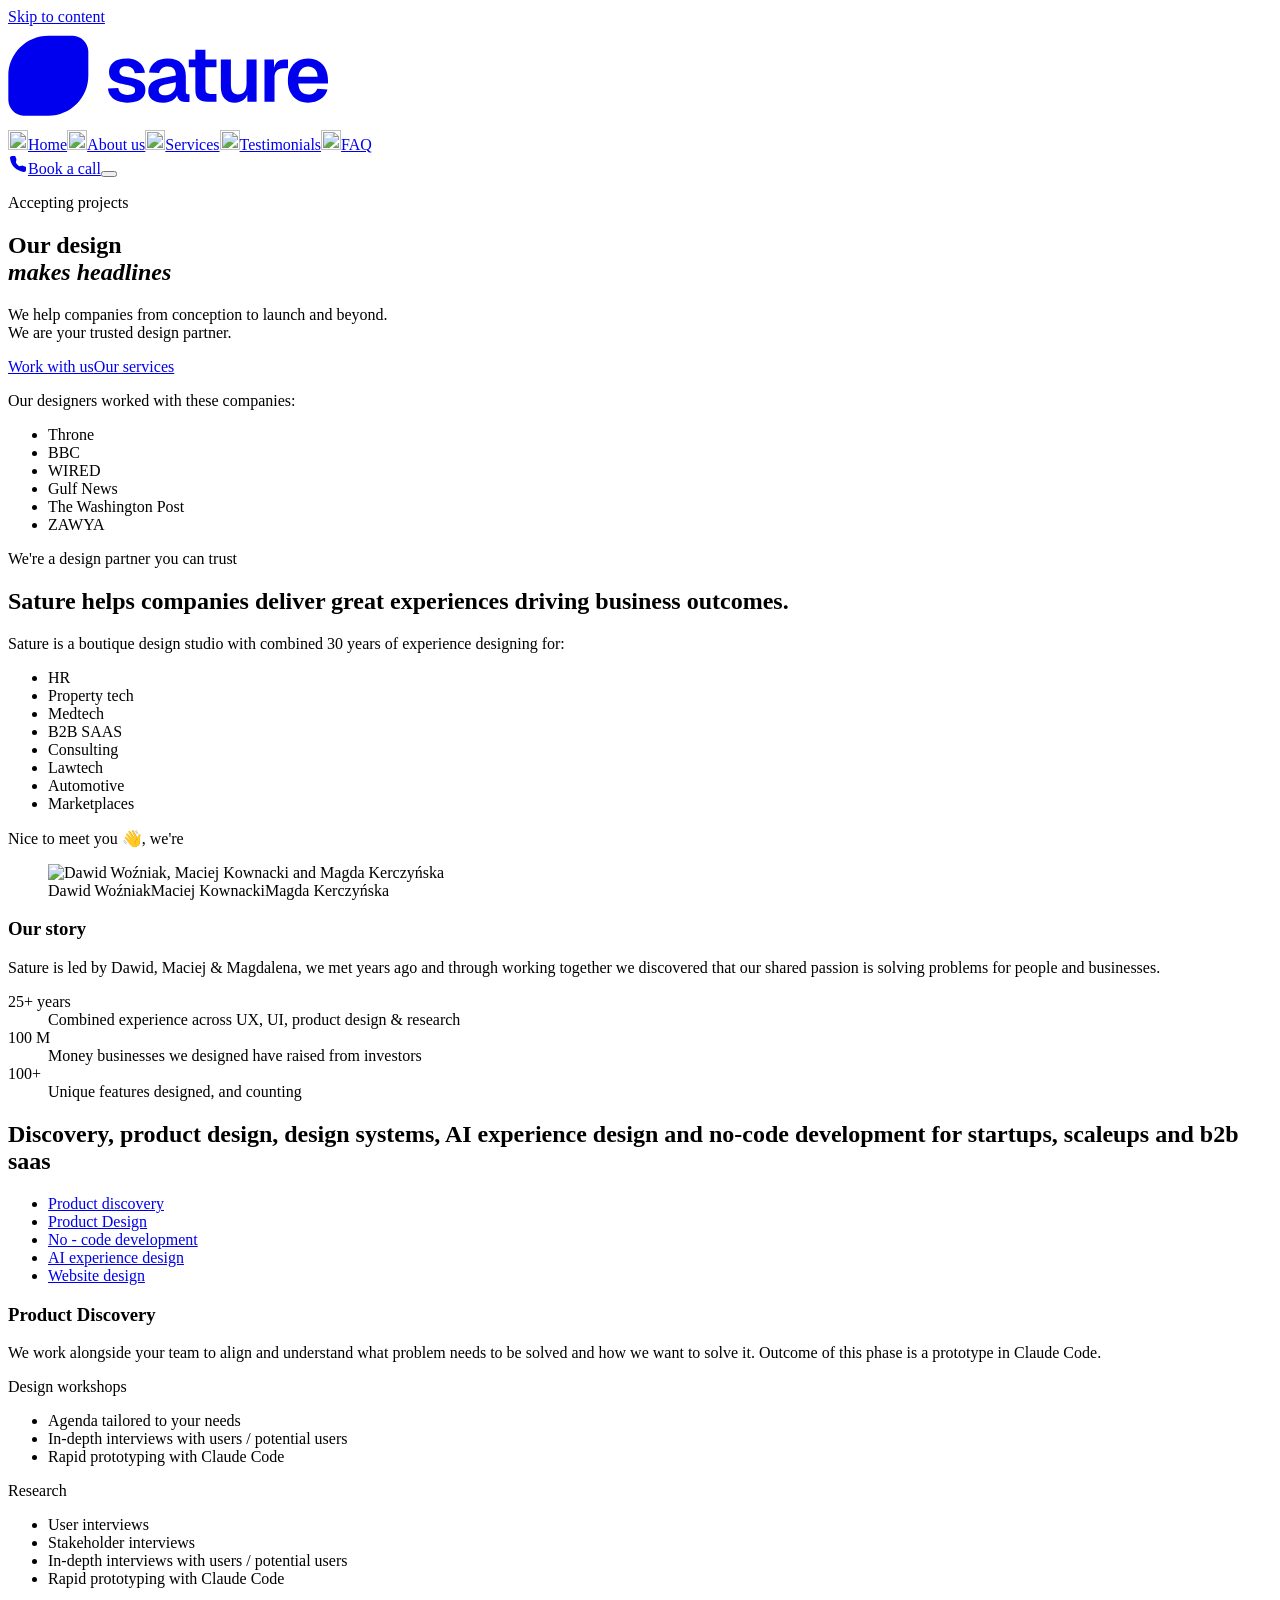
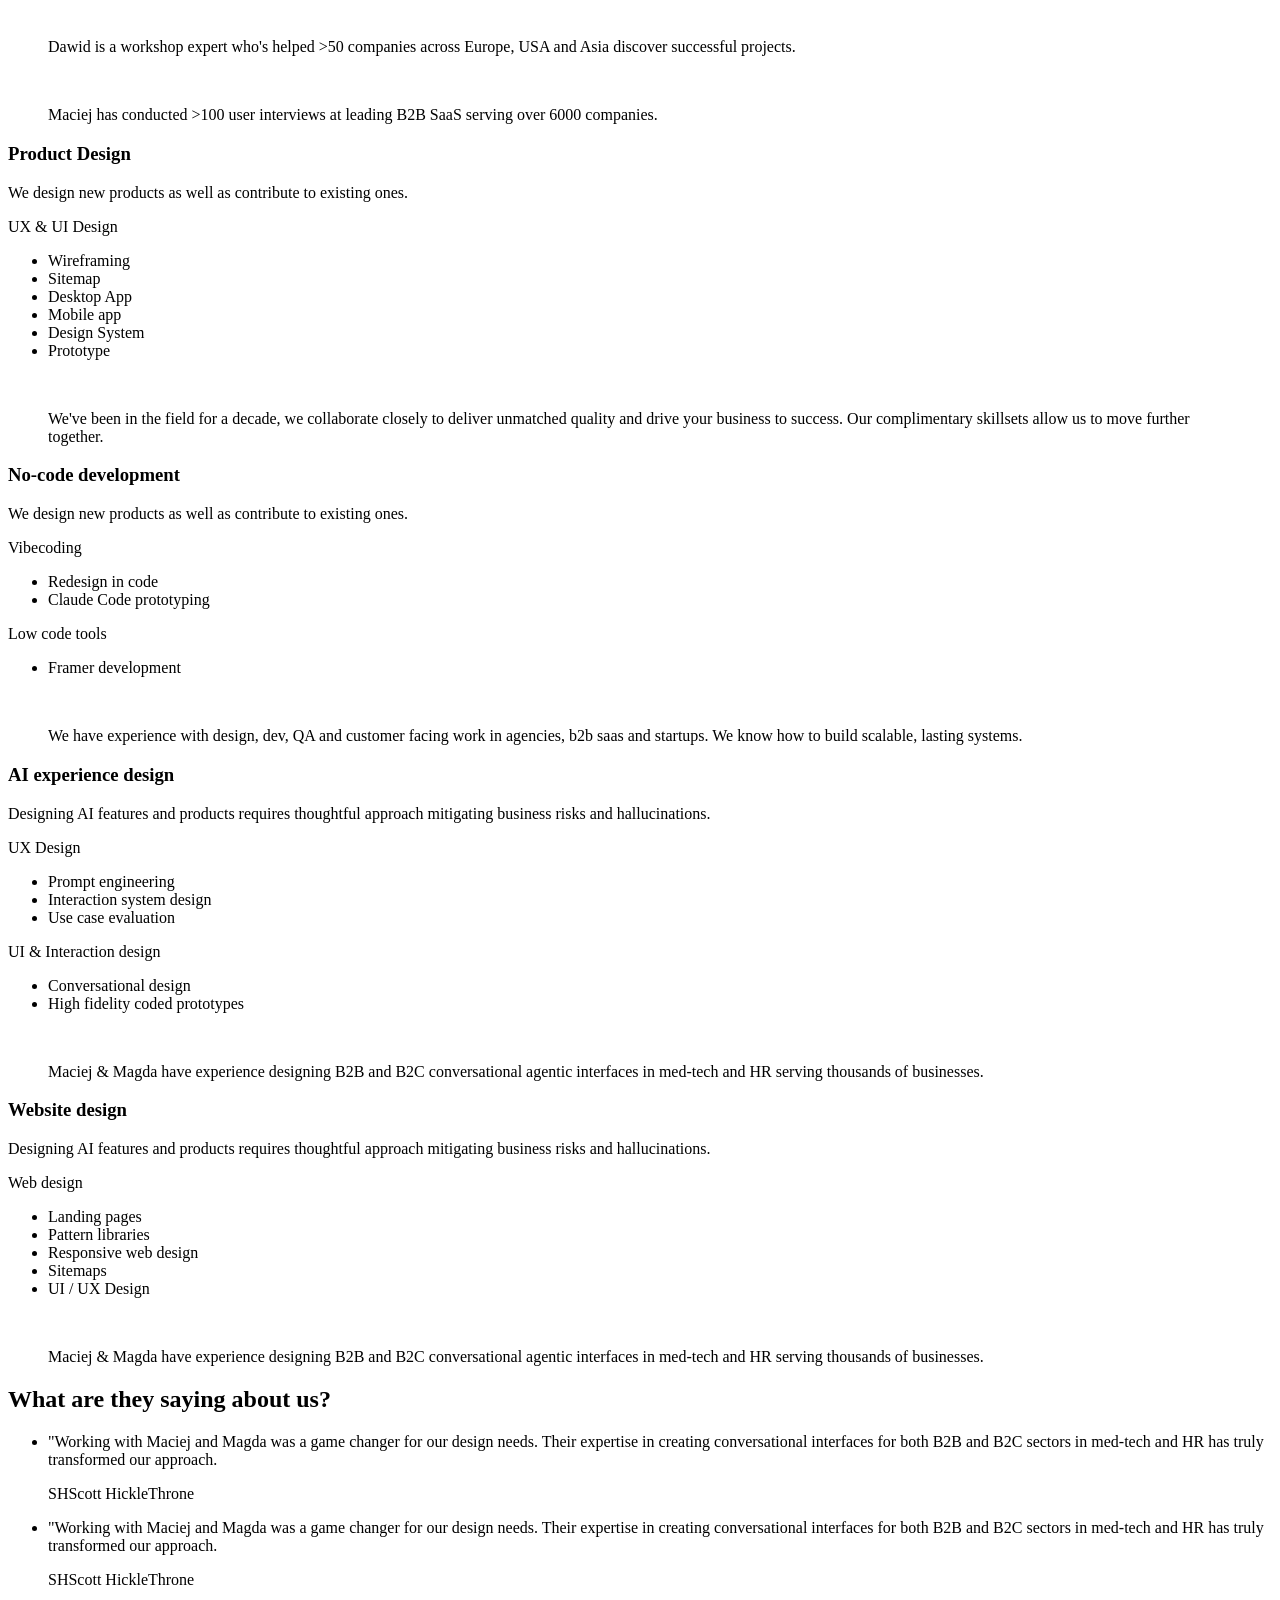
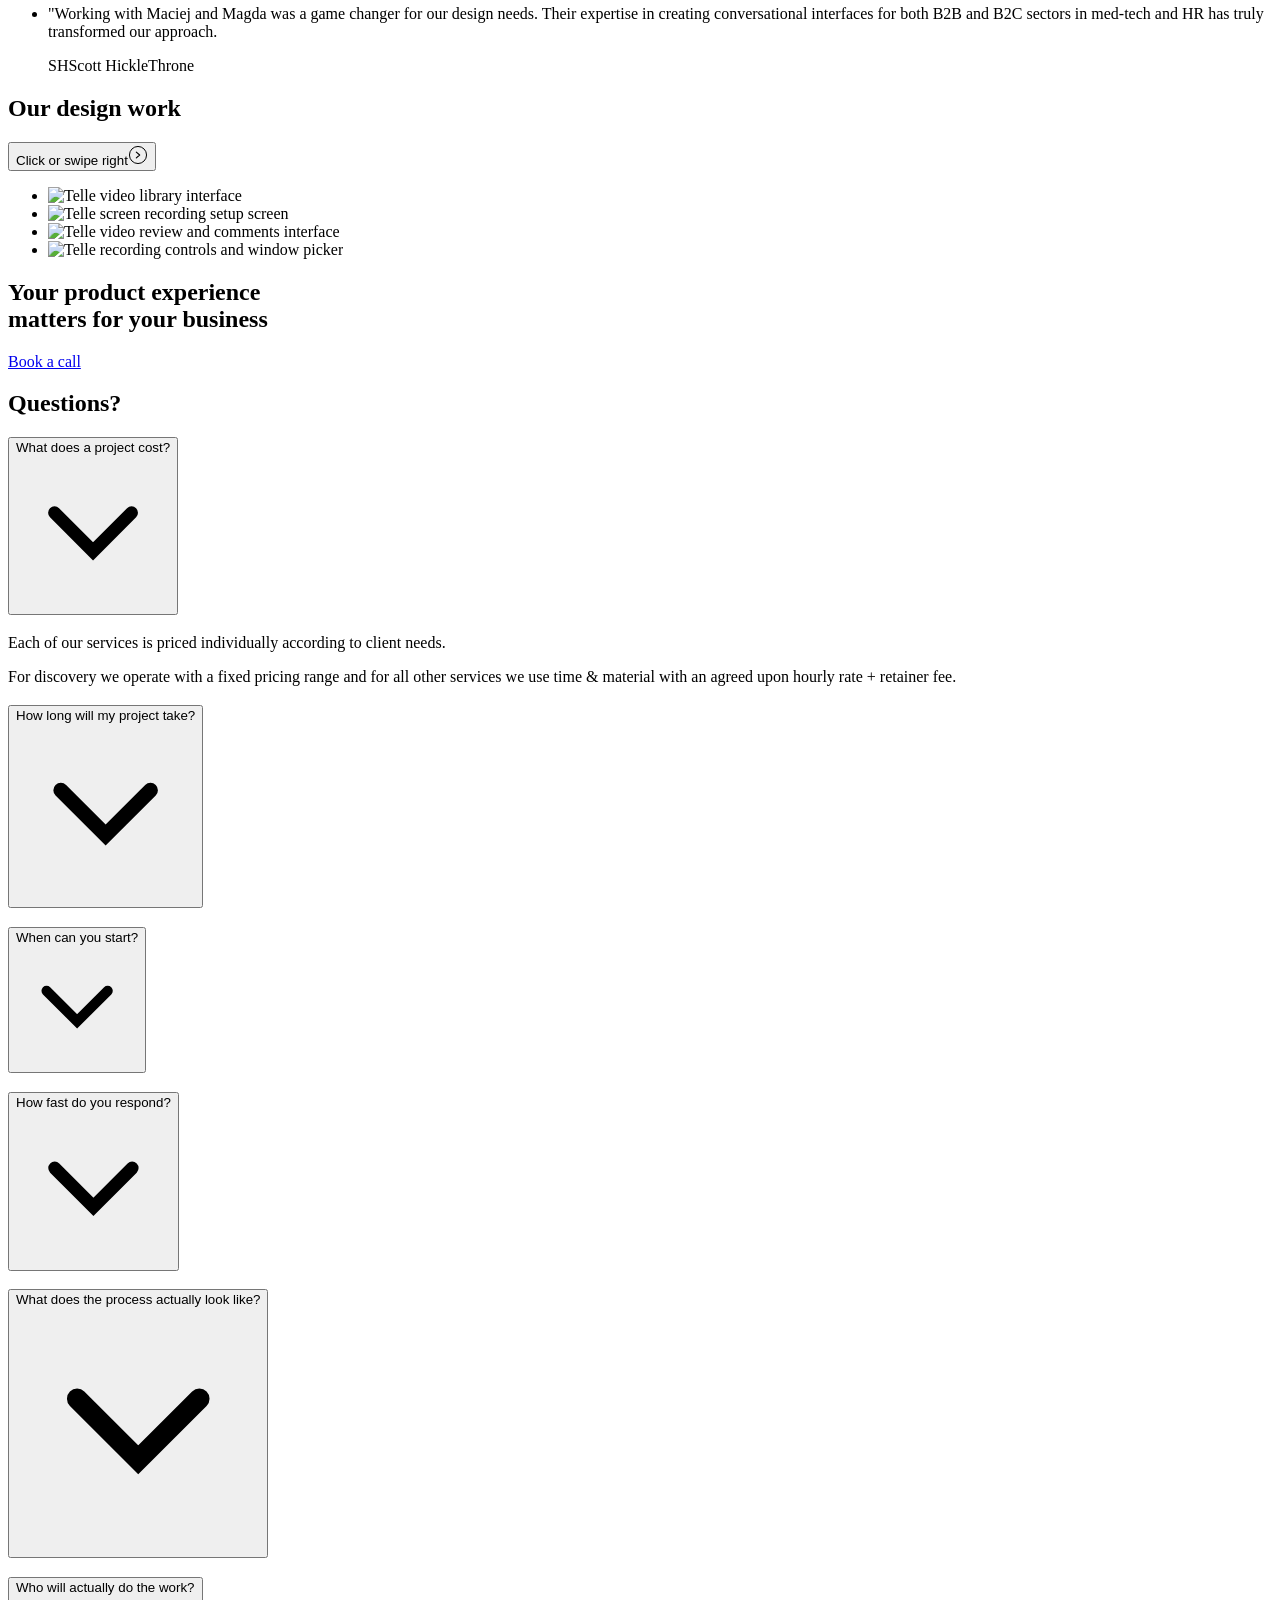
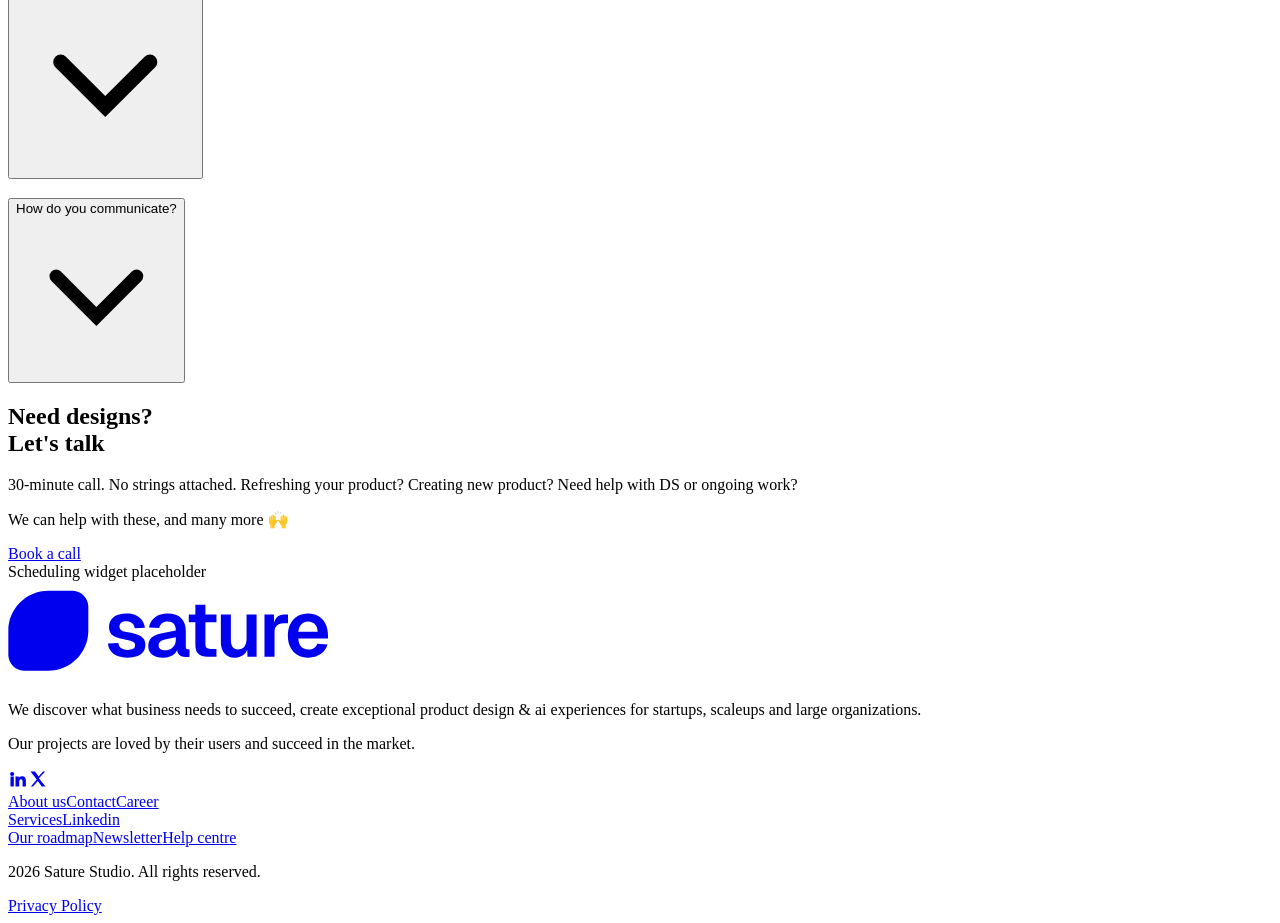
==== index.html @ 24657497 "Preview build of the Astro landing Static output of feature/new-version, built for a project page un" ====
<!DOCTYPE html><html lang="en"><head><meta charset="UTF-8"><meta name="viewport" content="width=device-width, initial-scale=1.0"><title>Sature — Product design studio for startups, scaleups &amp; B2B SaaS</title><meta name="description" content="Sature is a boutique design studio helping startups, scaleups and B2B SaaS companies deliver great experiences that drive business outcomes."><meta name="theme-color" content="#0a0a0a"><link rel="icon" href="data:image/svg+xml,<svg xmlns=%22http://www.w3.org/2000/svg%22 viewBox=%220 0 32 32%22><rect width=%2232%22 height=%2232%22 rx=%228%22 fill=%22%230a0a0a%22/><circle cx=%2216%22 cy=%2216%22 r=%227%22 fill=%22%23ff5a2c%22/></svg>"><link rel="preconnect" href="https://fonts.googleapis.com"><link rel="preconnect" href="https://fonts.gstatic.com" crossorigin><link href="https://fonts.googleapis.com/css2?family=Geist:wght@400;500;600;700&family=Lora:ital,wght@0,500;0,600;0,700;1,500;1,600;1,700&display=swap" rel="stylesheet"><link rel="stylesheet" href="/sature-preview/_astro/global.D5Q0HwVw.css"></head><body><a class="skip-link" href="#main">Skip to content</a><header class="site-header"><div class="wrap header-inner"><a class="brand" href="#top" aria-label="Sature home"><svg class="brand-logo" width="320" height="100" viewBox="0 0 320 100" fill="none" aria-hidden="true" xmlns="http://www.w3.org/2000/svg"><path d="M118.737 32.5947C122.5 32.5947 125.663 33.2266 128.224 34.4902C130.785 35.7013 132.771 37.3861 134.183 39.5449C135.646 41.6511 136.561 44.0735 136.927 46.8115L126.812 47.2861C126.551 45.8644 126.081 44.6264 125.401 43.5732C124.722 42.5203 123.807 41.7306 122.657 41.2041C121.507 40.625 120.149 40.335 118.581 40.335C116.229 40.335 114.452 40.8092 113.25 41.7568C112.048 42.7046 111.446 43.9683 111.446 45.5479C111.446 46.6536 111.708 47.5753 112.23 48.3125C112.805 49.0497 113.72 49.655 114.975 50.1289C116.229 50.5501 117.902 50.9449 119.992 51.3135C124.382 51.998 127.832 52.8933 130.341 53.999C132.902 55.0521 134.705 56.4216 135.75 58.1064C136.848 59.7388 137.396 61.7135 137.396 64.0303C137.396 66.7157 136.639 69.0067 135.123 70.9023C133.66 72.7977 131.569 74.2457 128.852 75.2461C126.186 76.1939 123.05 76.668 119.443 76.668C115.314 76.668 111.838 76.0627 109.016 74.8516C106.246 73.6405 104.103 71.9548 102.587 69.7959C101.071 67.6372 100.209 65.189 100 62.4512L110.271 61.9766C110.636 64.1881 111.551 65.8993 113.015 67.1104C114.478 68.3214 116.647 68.9277 119.521 68.9277C121.873 68.9277 123.703 68.5585 125.01 67.8213C126.368 67.0315 127.048 65.8206 127.048 64.1885C127.048 63.2407 126.813 62.4502 126.343 61.8184C125.872 61.1865 124.983 60.634 123.677 60.1602C122.37 59.6863 120.436 59.2122 117.875 58.7383C113.589 58.0011 110.218 57.1058 107.762 56.0527C105.305 54.947 103.554 53.5777 102.509 51.9453C101.516 50.3131 101.02 48.2862 101.02 45.8643C101.02 41.915 102.509 38.7288 105.488 36.3066C108.52 33.832 112.936 32.5948 118.737 32.5947ZM159.718 32.5947C165.676 32.5947 170.172 34.1217 173.203 37.1758C176.287 40.1771 177.828 44.4949 177.828 50.1289V65.4521C177.828 66.5575 178.011 67.3209 178.377 67.7422C178.795 68.1634 179.397 68.374 180.181 68.374H181.514V75.7197C181.2 75.825 180.677 75.9044 179.945 75.957C179.266 76.0097 178.56 76.0361 177.828 76.0361C176.104 76.0361 174.562 75.7726 173.203 75.2461C171.844 74.6669 170.798 73.6923 170.066 72.3232C169.625 71.4651 169.318 70.4246 169.143 69.2021C168.649 70.261 167.965 71.2495 167.088 72.166C165.729 73.5877 164.004 74.6936 161.913 75.4834C159.823 76.2732 157.471 76.668 154.857 76.668C150.467 76.668 146.939 75.6669 144.273 73.666C141.608 71.6124 140.274 68.769 140.274 65.1357C140.274 61.5027 141.399 58.659 143.646 56.6055C145.894 54.5521 149.317 53.0777 153.916 52.1826L167.793 49.418C167.793 46.4169 167.114 44.1794 165.755 42.7051C164.396 41.1781 162.383 40.4141 159.718 40.4141C157.314 40.4141 155.406 40.9932 153.995 42.1514C152.636 43.2571 151.696 44.8636 151.173 46.9697L140.98 46.4961C141.817 42.0203 143.855 38.5971 147.096 36.2275C150.336 33.8055 154.544 32.5948 159.718 32.5947ZM300.166 32.5947C304.138 32.5947 307.614 33.4901 310.593 35.2803C313.624 37.0705 315.95 39.6506 317.57 43.0205C319.191 46.3905 320.001 50.4455 320.001 55.1846V57.4746H290.287C290.496 61.1604 291.49 63.9511 293.267 65.8467C295.096 67.6896 297.5 68.6113 300.479 68.6113C302.727 68.6113 304.582 68.1108 306.046 67.1104C307.562 66.0573 308.607 64.6095 309.182 62.7666L319.452 63.3984C318.302 67.5055 316.029 70.7438 312.632 73.1133C309.287 75.4828 305.21 76.6679 300.401 76.668C296.22 76.668 292.588 75.7726 289.504 73.9824C286.42 72.1395 284.042 69.5594 282.369 66.2422C280.697 62.9249 279.86 59.054 279.86 54.6309C279.86 50.2079 280.697 46.3642 282.369 43.0996C284.042 39.7824 286.393 37.2023 289.425 35.3594C292.509 33.5164 296.089 32.5947 300.166 32.5947ZM222.878 58.1846C222.878 61.7125 223.453 64.3199 224.603 66.0049C225.805 67.6369 227.608 68.4531 230.012 68.4531C232.73 68.4531 234.821 67.5579 236.284 65.7676C237.8 63.9246 238.558 61.2653 238.558 57.79V33.542H248.593V75.7197H239.42L239.279 68.8125C238.488 70.7571 237.388 72.3496 235.971 73.5869C233.619 75.6405 230.508 76.667 226.641 76.667C222.407 76.667 219.036 75.272 216.527 72.4814C214.071 69.6381 212.843 65.715 212.843 60.7129V33.542H222.878V58.1846ZM197.411 33.542H208.466V41.3613H197.411V62.6875C197.411 64.6353 197.829 66.0041 198.665 66.7939C199.501 67.5311 200.808 67.9003 202.585 67.9004H208.466V75.7197H199.527C195.346 75.7197 192.262 74.7451 190.276 72.7969C188.343 70.8486 187.376 67.7944 187.376 63.6348V41.3613H180.79V33.542H187.376V23.6689H197.411V33.542ZM266.165 41.6309C266.833 39.3169 267.762 37.5422 268.952 36.3066C270.729 34.4637 273.134 33.542 276.165 33.542H280.007V42.2305H276.087C273.944 42.2305 272.167 42.546 270.756 43.1777C269.345 43.8096 268.273 44.8106 267.541 46.1797C266.862 47.4961 266.521 49.2338 266.521 51.3926V75.7197H256.486V33.542H265.895L266.165 41.6309ZM156.974 58.502C154.727 58.9758 153.106 59.6861 152.113 60.6338C151.172 61.5289 150.702 62.7141 150.702 64.1885C150.702 65.8208 151.225 67.0844 152.271 67.9795C153.368 68.8745 154.91 69.3222 156.896 69.3223C159.143 69.3223 161.077 68.8746 162.697 67.9795C164.318 67.0843 165.572 65.8473 166.461 64.2676C167.349 62.6879 167.793 60.8181 167.793 58.6592V56.29L156.974 58.502ZM300.166 40.5723C297.5 40.5723 295.279 41.4411 293.502 43.1787C291.777 44.9163 290.705 47.4172 290.287 50.6816H309.652C309.443 47.2594 308.477 44.7319 306.752 43.0996C305.027 41.4146 302.832 40.5723 300.166 40.5723Z" fill="currentColor"></path><path d="M63.3569 9.66895C64.2632 9.66895 64.7171 9.66914 65.1001 9.6875C73.3337 10.0826 79.9198 16.6687 80.3149 24.9023C80.3333 25.2853 80.3335 25.7392 80.3335 26.6455V49.6689C80.3335 71.7602 62.4247 89.6688 40.3335 89.6689H17.3101C16.4038 89.6689 15.9499 89.6687 15.5669 89.6504C7.33328 89.2553 0.747159 82.6692 0.352051 74.4355C0.333694 74.0526 0.333496 73.5987 0.333496 72.6924V49.6689C0.333497 27.5777 18.2423 9.66912 40.3335 9.66895H63.3569Z" fill="currentColor"></path><path class="brand-glyph" d="M40.5 24.416C42.1566 24.4163 43.5 25.7603 43.5 27.417V42.2578L53.9941 31.7637C55.1657 30.5921 57.0657 30.5921 58.2373 31.7637C59.4082 32.9353 59.4087 34.8355 58.2373 36.0068L47.7441 46.5H62.584C64.2404 46.5004 65.5838 47.8436 65.584 49.5C65.5837 51.1564 64.2403 52.4996 62.584 52.5H47.7432L58.2373 62.9941C59.4083 64.1658 59.4087 66.0659 58.2373 67.2373C57.0659 68.4087 55.1658 68.4083 53.9941 67.2373L43.5 56.7432V71.584C43.4996 73.2403 42.1564 74.5837 40.5 74.584C38.8436 74.5838 37.5004 73.2404 37.5 71.584V56.7441L27.0068 67.2373C25.8355 68.4087 23.9353 68.4082 22.7637 67.2373C21.5921 66.0657 21.5921 64.1657 22.7637 62.9941L33.2578 52.5H18.417C16.7603 52.5 15.4163 51.1566 15.416 49.5C15.4162 47.8433 16.7602 46.5 18.417 46.5H33.2568L22.7637 36.0068C21.5921 34.8353 21.5921 32.9352 22.7637 31.7637C23.9352 30.5921 25.8353 30.5921 27.0068 31.7637L37.5 42.2568V27.417C37.5 25.7602 38.8433 24.4162 40.5 24.416Z"></path></svg></a><nav class="main-nav" id="main-nav" aria-label="Primary"><a href="#top" class="is-active"><img src="/sature-preview/assets/img/icons/nav-home.svg" alt="" width="20" height="20">Home</a><a href="#about"><img src="/sature-preview/assets/img/icons/nav-about.svg" alt="" width="20" height="20">About us</a><a href="#services"><img src="/sature-preview/assets/img/icons/nav-services.svg" alt="" width="20" height="20">Services</a><a href="#testimonials"><img src="/sature-preview/assets/img/icons/nav-testimonials.svg" alt="" width="20" height="20">Testimonials</a><a href="#faq"><img src="/sature-preview/assets/img/icons/nav-faq.svg" alt="" width="20" height="20">FAQ</a></nav><div class="header-actions"><a class="btn btn-dark btn-sm" href="#contact"><svg width="20" height="20" viewBox="0 0 20 20" fill="none" aria-hidden="true"><path fill-rule="evenodd" clip-rule="evenodd" d="M3.96641 2H6.78337C7.01797 2 7.22799 2.14642 7.31057 2.36754L8.40362 5.29419C8.43983 5.39107 8.449 5.49606 8.43015 5.59781L7.88244 8.55628C8.55564 10.1505 9.66758 11.2218 11.5118 12.1828L14.4144 11.6164C14.5174 11.5963 14.624 11.6056 14.7221 11.6433L17.6373 12.7619C17.8557 12.8457 18 13.0566 18 13.2919V16.0026C18 17.2319 16.9244 18.2295 15.6663 17.9538C13.373 17.4513 9.12438 16.1741 6.14889 13.1778C3.29871 10.3077 2.34378 6.34286 2.02231 4.19973C1.8389 2.97688 2.8128 2 3.96641 2Z" fill="currentColor"></path></svg>Book a call</a><button class="nav-toggle" id="nav-toggle" aria-expanded="false" aria-controls="main-nav" aria-label="Toggle menu"><span></span><span></span><span></span></button></div></div></header><main id="main"><section class="hero-wrap wrap" id="top"><div class="hero"><div class="hero-inner"><p class="eyebrow eyebrow-light badge"><span class="dot" aria-hidden="true"></span>Accepting projects</p><h1 class="hero-title">Our design<br><em>makes headlines</em></h1><p class="hero-sub">We help companies from conception to launch and beyond.<br>We are your trusted design partner.</p><div class="hero-actions"><a class="btn btn-light" href="#contact">Work with us</a><a class="btn btn-outline-light" href="#services">Our services</a></div><div class="hero-logos"><p class="hero-logos-label">Our designers worked with these companies:</p><ul class="logo-row" aria-label="Press and companies Sature has worked with"><li class="logo-throne">Throne</li><li class="logo-bbc"><span>B</span><span>B</span><span>C</span></li><li class="logo-wired">WIRED</li><li class="logo-gulfnews">Gulf News</li><li class="logo-wapo">The Washington Post</li><li class="logo-zawya">ZAWYA</li></ul></div></div></div></section><section class="section" id="about"><div class="wrap"><p class="eyebrow-serif center">We&#39;re a design partner you can trust</p><h2 class="section-title display center">Sature helps companies deliver great experiences driving business outcomes.</h2></div></section><section class="section"><div class="wrap wrap-gutter-80"><div class="about-grid"><div class="about-copy"><p>Sature is a boutique design studio with combined 30 years of experience designing for:</p><ul class="tag-list" aria-label="Industries"><li>HR</li><li>Property tech</li><li>Medtech</li><li>B2B SAAS</li><li>Consulting</li><li>Lawtech</li><li>Automotive</li><li>Marketplaces</li></ul></div><div class="about-visual" aria-hidden="true"></div></div></div></section><section class="team-wrap wrap"><div class="section-dark"><p class="section-title center on-dark">Nice to meet you <span aria-hidden="true">👋</span>, we&#39;re</p><figure class="founders"><img src="/sature-preview/assets/img/team/founders.webp" alt="Dawid Woźniak, Maciej Kownacki and Magda Kerczyńska" width="1015" height="556" loading="lazy"><figcaption class="founders-names"><span>Dawid Woźniak</span><span>Maciej Kownacki</span><span>Magda Kerczyńska</span></figcaption></figure><div class="story-grid"><div class="story-copy"><h3>Our story</h3><p>Sature is led by Dawid, Maciej &amp; Magdalena, we met years ago and through working together we discovered that our shared passion is solving problems for people and businesses.</p></div><dl class="stats"><div class="stat"><dt>25+ years</dt><dd>Combined experience across UX, UI, product design &amp; research</dd></div><div class="stat"><dt>100 M</dt><dd>Money businesses we designed have raised from investors</dd></div><div class="stat"><dt>100+</dt><dd>Unique features designed, and counting</dd></div></dl></div></div></section><section class="section" id="services"><div class="wrap wrap-gutter-80"><h2 class="section-title display center">Discovery, product design, design systems, AI experience design and no-code development for <span class="muted-text">startups, scaleups and b2b saas</span></h2><div class="services-layout"><nav class="services-nav" aria-label="Services"><ul id="services-nav-list"><li><a href="#svc-discovery" class="is-active">Product discovery</a></li><li><a href="#svc-design">Product Design</a></li><li><a href="#svc-nocode">No - code development</a></li><li><a href="#svc-ai">AI experience design</a></li><li><a href="#svc-website">Website design</a></li></ul></nav><div class="services-content" id="services-content"><article class="service-block" id="svc-discovery"><h3>Product Discovery</h3><p>We work alongside your team to align and understand what problem needs to be solved and how we want to solve it. Outcome of this phase is a prototype in Claude Code.</p><div class="check-group"><p class="check-group-label">Design workshops</p><ul class="check-list"><li>Agenda tailored to your needs</li><li>In-depth interviews with users / potential users</li><li>Rapid prototyping with Claude Code</li></ul></div><div class="check-group"><p class="check-group-label">Research</p><ul class="check-list"><li>User interviews</li><li>Stakeholder interviews</li><li>In-depth interviews with users / potential users</li><li>Rapid prototyping with Claude Code</li></ul></div><blockquote class="mini-quote"><span class="mini-avatars" aria-hidden="true"><img src="/sature-preview/assets/img/team/david.webp" alt=""></span><p>Dawid is a workshop expert who&#39;s helped &gt;50 companies across Europe, USA and Asia discover successful projects.</p></blockquote><blockquote class="mini-quote"><span class="mini-avatars" aria-hidden="true"><img src="/sature-preview/assets/img/team/maciej.webp" alt=""></span><p>Maciej has conducted &gt;100 user interviews at leading B2B SaaS serving over 6000 companies.</p></blockquote></article><article class="service-block" id="svc-design"><h3>Product Design</h3><p>We design new products as well as contribute to existing ones.</p><div class="check-group"><p class="check-group-label">UX &amp; UI Design</p><ul class="check-list"><li>Wireframing</li><li>Sitemap</li><li>Desktop App</li><li>Mobile app</li><li>Design System</li><li>Prototype</li></ul></div><blockquote class="mini-quote"><span class="mini-avatars" aria-hidden="true"><img src="/sature-preview/assets/img/team/david.webp" alt=""><img src="/sature-preview/assets/img/team/maciej.webp" alt=""><img src="/sature-preview/assets/img/team/magdalena.webp" alt=""></span><p>We&#39;ve been in the field for a decade, we collaborate closely to deliver unmatched quality and drive your business to success. Our complimentary skillsets allow us to move further together.</p></blockquote></article><article class="service-block" id="svc-nocode"><h3>No-code development</h3><p>We design new products as well as contribute to existing ones.</p><div class="check-group"><p class="check-group-label">Vibecoding</p><ul class="check-list"><li>Redesign in code</li><li>Claude Code prototyping</li></ul></div><div class="check-group"><p class="check-group-label">Low code tools</p><ul class="check-list"><li>Framer development</li></ul></div><blockquote class="mini-quote"><span class="mini-avatars" aria-hidden="true"><img src="/sature-preview/assets/img/team/david.webp" alt=""><img src="/sature-preview/assets/img/team/maciej.webp" alt=""><img src="/sature-preview/assets/img/team/magdalena.webp" alt=""></span><p>We have experience with design, dev, QA and customer facing work in agencies, b2b saas and startups. We know how to build scalable, lasting systems.</p></blockquote></article><article class="service-block" id="svc-ai"><h3>AI experience design</h3><p>Designing AI features and products requires thoughtful approach mitigating business risks and hallucinations.</p><div class="check-group"><p class="check-group-label">UX Design</p><ul class="check-list"><li>Prompt engineering</li><li>Interaction system design</li><li>Use case evaluation</li></ul></div><div class="check-group"><p class="check-group-label">UI &amp; Interaction design</p><ul class="check-list"><li>Conversational design</li><li>High fidelity coded prototypes</li></ul></div><blockquote class="mini-quote"><span class="mini-avatars" aria-hidden="true"><img src="/sature-preview/assets/img/team/maciej.webp" alt=""><img src="/sature-preview/assets/img/team/magdalena.webp" alt=""></span><p>Maciej &amp; Magda have experience designing B2B and B2C conversational agentic interfaces in med-tech and HR serving thousands of businesses.</p></blockquote></article><article class="service-block" id="svc-website"><h3>Website design</h3><p>Designing AI features and products requires thoughtful approach mitigating business risks and hallucinations.</p><div class="check-group"><p class="check-group-label">Web design</p><ul class="check-list"><li>Landing pages</li><li>Pattern libraries</li><li>Responsive web design</li><li>Sitemaps</li><li>UI / UX Design</li></ul></div><blockquote class="mini-quote"><span class="mini-avatars" aria-hidden="true"><img src="/sature-preview/assets/img/team/maciej.webp" alt=""><img src="/sature-preview/assets/img/team/magdalena.webp" alt=""></span><p>Maciej &amp; Magda have experience designing B2B and B2C conversational agentic interfaces in med-tech and HR serving thousands of businesses.</p></blockquote></article></div></div></div></section><section class="section" id="testimonials"><div class="wrap"><div class="testimonials-panel"><h2 class="section-title center">What are they saying about us?</h2><ul class="testimonial-grid"><li class="testimonial-card"><p>&quot;Working with Maciej and Magda was a game changer for our design needs. Their expertise in creating conversational interfaces for both B2B and B2C sectors in med-tech and HR has truly transformed our approach.</p><div class="testimonial-attr"><span class="avatar avatar-sm avatar-a" aria-hidden="true">SH</span><span class="attr-name">Scott Hickle</span><span class="attr-company logo-throne">Throne</span></div></li><li class="testimonial-card"><p>&quot;Working with Maciej and Magda was a game changer for our design needs. Their expertise in creating conversational interfaces for both B2B and B2C sectors in med-tech and HR has truly transformed our approach.</p><div class="testimonial-attr"><span class="avatar avatar-sm avatar-a" aria-hidden="true">SH</span><span class="attr-name">Scott Hickle</span><span class="attr-company logo-throne">Throne</span></div></li><li class="testimonial-card"><p>&quot;Working with Maciej and Magda was a game changer for our design needs. Their expertise in creating conversational interfaces for both B2B and B2C sectors in med-tech and HR has truly transformed our approach.</p><div class="testimonial-attr"><span class="avatar avatar-sm avatar-a" aria-hidden="true">SH</span><span class="attr-name">Scott Hickle</span><span class="attr-company logo-throne">Throne</span></div></li></ul></div></div></section><section class="section" id="work"><div class="wrap wrap-gutter-80"><div class="work-header"><h2 class="section-title">Our design work</h2><button class="carousel-hint" id="work-next" type="button" aria-label="Show next work example"><span>Click or swipe right</span><svg width="20" height="20" viewBox="0 0 24 24" fill="none" aria-hidden="true"><circle cx="12" cy="12" r="10.25" stroke="currentColor" stroke-width="1.2"></circle><path d="M10 8.5L14 12L10 15.5" stroke="currentColor" stroke-width="1.4" stroke-linecap="round" stroke-linejoin="round"></path></svg></button></div></div><div class="work-carousel-viewport"><ul class="work-carousel" id="work-carousel"><li class="work-card"><img src="/sature-preview/assets/img/work/work1.webp" alt="Telle video library interface" loading="lazy"></li><li class="work-card"><img src="/sature-preview/assets/img/work/work2.webp" alt="Telle screen recording setup screen" loading="lazy"></li><li class="work-card"><img src="/sature-preview/assets/img/work/work3.webp" alt="Telle video review and comments interface" loading="lazy"></li><li class="work-card"><img src="/sature-preview/assets/img/work/work4.webp" alt="Telle recording controls and window picker" loading="lazy"></li></ul></div></section><section class="cta-wrap wrap"><div class="cta-band"><div class="cta-inner"><h2>Your product experience<br>matters for <strong>your business</strong></h2><a class="btn btn-light" href="#contact">Book a call</a></div></div></section><section class="section" id="faq"><div class="wrap wrap-narrow"><h2 class="section-title center">Questions?</h2><div class="accordion" id="accordion"><div class="accordion-item"><h3><button class="accordion-trigger" aria-expanded="true" aria-controls="faq-1">What does a project cost?<span class="chev-wrap"><svg class="chev" viewBox="0 0 24 24" aria-hidden="true"><path d="M6 9l6 6 6-6" stroke="currentColor" stroke-width="2" fill="none" stroke-linecap="round"></path></svg></span></button></h3><div class="accordion-panel" id="faq-1"><p>Each of our services is priced individually according to client needs.</p><p>For discovery we operate with a fixed pricing range and for all other services we use time &amp; material with an agreed upon hourly rate + retainer fee.</p></div></div><div class="accordion-item"><h3><button class="accordion-trigger" aria-expanded="false" aria-controls="faq-2">How long will my project take?<span class="chev-wrap"><svg class="chev" viewBox="0 0 24 24" aria-hidden="true"><path d="M6 9l6 6 6-6" stroke="currentColor" stroke-width="2" fill="none" stroke-linecap="round"></path></svg></span></button></h3><div class="accordion-panel" id="faq-2" hidden><p>It depends on scope — a focused discovery sprint can wrap in two weeks, while a full product design engagement typically runs six to twelve weeks.</p></div></div><div class="accordion-item"><h3><button class="accordion-trigger" aria-expanded="false" aria-controls="faq-3">When can you start?<span class="chev-wrap"><svg class="chev" viewBox="0 0 24 24" aria-hidden="true"><path d="M6 9l6 6 6-6" stroke="currentColor" stroke-width="2" fill="none" stroke-linecap="round"></path></svg></span></button></h3><div class="accordion-panel" id="faq-3" hidden><p>Most engagements kick off within one to two weeks of signing. For urgent scopes we can often start sooner — ask us on the call.</p></div></div><div class="accordion-item"><h3><button class="accordion-trigger" aria-expanded="false" aria-controls="faq-4">How fast do you respond?<span class="chev-wrap"><svg class="chev" viewBox="0 0 24 24" aria-hidden="true"><path d="M6 9l6 6 6-6" stroke="currentColor" stroke-width="2" fill="none" stroke-linecap="round"></path></svg></span></button></h3><div class="accordion-panel" id="faq-4" hidden><p>We reply to new inquiries within one business day, and stay just as responsive throughout the engagement.</p></div></div><div class="accordion-item"><h3><button class="accordion-trigger" aria-expanded="false" aria-controls="faq-5">What does the process actually look like?<span class="chev-wrap"><svg class="chev" viewBox="0 0 24 24" aria-hidden="true"><path d="M6 9l6 6 6-6" stroke="currentColor" stroke-width="2" fill="none" stroke-linecap="round"></path></svg></span></button></h3><div class="accordion-panel" id="faq-5" hidden><p>We start with a short discovery call, scope the engagement together, then work in focused sprints with regular check-ins until we hand off a finished, documented deliverable.</p></div></div><div class="accordion-item"><h3><button class="accordion-trigger" aria-expanded="false" aria-controls="faq-6">Who will actually do the work?<span class="chev-wrap"><svg class="chev" viewBox="0 0 24 24" aria-hidden="true"><path d="M6 9l6 6 6-6" stroke="currentColor" stroke-width="2" fill="none" stroke-linecap="round"></path></svg></span></button></h3><div class="accordion-panel" id="faq-6" hidden><p>Dawid, Maciej and Magdalena work directly on every engagement — no account managers, no handoffs to a team you haven&#39;t met.</p></div></div><div class="accordion-item"><h3><button class="accordion-trigger" aria-expanded="false" aria-controls="faq-7">How do you communicate?<span class="chev-wrap"><svg class="chev" viewBox="0 0 24 24" aria-hidden="true"><path d="M6 9l6 6 6-6" stroke="currentColor" stroke-width="2" fill="none" stroke-linecap="round"></path></svg></span></button></h3><div class="accordion-panel" id="faq-7" hidden><p>Mostly async over Slack or email, with a weekly call to review progress — whatever fits your team&#39;s existing workflow.</p></div></div></div></div></section><section class="section" id="contact"><div class="wrap contact-grid"><div class="contact-copy"><h2 class="section-title">Need designs?<br>Let&#39;s talk</h2><p>30-minute call. No strings attached. Refreshing your product? Creating new product? Need help with DS or ongoing work?</p><p class="contact-note">We can help with these, and many more <span aria-hidden="true">🙌</span></p><a class="btn btn-dark" href="mailto:hello@sature.studio">Book a call</a></div><div class="contact-visual" aria-hidden="true"><div class="contact-placeholder"><span>Scheduling widget placeholder</span></div></div></div></section></main><footer class="footer-wrap wrap"><div class="site-footer footer-inner"><div class="footer-top"><div class="footer-brand"><a class="brand" href="#top" aria-label="Sature home"><svg class="brand-logo" width="320" height="100" viewBox="0 0 320 100" fill="none" aria-hidden="true" xmlns="http://www.w3.org/2000/svg"><path d="M118.737 32.5947C122.5 32.5947 125.663 33.2266 128.224 34.4902C130.785 35.7013 132.771 37.3861 134.183 39.5449C135.646 41.6511 136.561 44.0735 136.927 46.8115L126.812 47.2861C126.551 45.8644 126.081 44.6264 125.401 43.5732C124.722 42.5203 123.807 41.7306 122.657 41.2041C121.507 40.625 120.149 40.335 118.581 40.335C116.229 40.335 114.452 40.8092 113.25 41.7568C112.048 42.7046 111.446 43.9683 111.446 45.5479C111.446 46.6536 111.708 47.5753 112.23 48.3125C112.805 49.0497 113.72 49.655 114.975 50.1289C116.229 50.5501 117.902 50.9449 119.992 51.3135C124.382 51.998 127.832 52.8933 130.341 53.999C132.902 55.0521 134.705 56.4216 135.75 58.1064C136.848 59.7388 137.396 61.7135 137.396 64.0303C137.396 66.7157 136.639 69.0067 135.123 70.9023C133.66 72.7977 131.569 74.2457 128.852 75.2461C126.186 76.1939 123.05 76.668 119.443 76.668C115.314 76.668 111.838 76.0627 109.016 74.8516C106.246 73.6405 104.103 71.9548 102.587 69.7959C101.071 67.6372 100.209 65.189 100 62.4512L110.271 61.9766C110.636 64.1881 111.551 65.8993 113.015 67.1104C114.478 68.3214 116.647 68.9277 119.521 68.9277C121.873 68.9277 123.703 68.5585 125.01 67.8213C126.368 67.0315 127.048 65.8206 127.048 64.1885C127.048 63.2407 126.813 62.4502 126.343 61.8184C125.872 61.1865 124.983 60.634 123.677 60.1602C122.37 59.6863 120.436 59.2122 117.875 58.7383C113.589 58.0011 110.218 57.1058 107.762 56.0527C105.305 54.947 103.554 53.5777 102.509 51.9453C101.516 50.3131 101.02 48.2862 101.02 45.8643C101.02 41.915 102.509 38.7288 105.488 36.3066C108.52 33.832 112.936 32.5948 118.737 32.5947ZM159.718 32.5947C165.676 32.5947 170.172 34.1217 173.203 37.1758C176.287 40.1771 177.828 44.4949 177.828 50.1289V65.4521C177.828 66.5575 178.011 67.3209 178.377 67.7422C178.795 68.1634 179.397 68.374 180.181 68.374H181.514V75.7197C181.2 75.825 180.677 75.9044 179.945 75.957C179.266 76.0097 178.56 76.0361 177.828 76.0361C176.104 76.0361 174.562 75.7726 173.203 75.2461C171.844 74.6669 170.798 73.6923 170.066 72.3232C169.625 71.4651 169.318 70.4246 169.143 69.2021C168.649 70.261 167.965 71.2495 167.088 72.166C165.729 73.5877 164.004 74.6936 161.913 75.4834C159.823 76.2732 157.471 76.668 154.857 76.668C150.467 76.668 146.939 75.6669 144.273 73.666C141.608 71.6124 140.274 68.769 140.274 65.1357C140.274 61.5027 141.399 58.659 143.646 56.6055C145.894 54.5521 149.317 53.0777 153.916 52.1826L167.793 49.418C167.793 46.4169 167.114 44.1794 165.755 42.7051C164.396 41.1781 162.383 40.4141 159.718 40.4141C157.314 40.4141 155.406 40.9932 153.995 42.1514C152.636 43.2571 151.696 44.8636 151.173 46.9697L140.98 46.4961C141.817 42.0203 143.855 38.5971 147.096 36.2275C150.336 33.8055 154.544 32.5948 159.718 32.5947ZM300.166 32.5947C304.138 32.5947 307.614 33.4901 310.593 35.2803C313.624 37.0705 315.95 39.6506 317.57 43.0205C319.191 46.3905 320.001 50.4455 320.001 55.1846V57.4746H290.287C290.496 61.1604 291.49 63.9511 293.267 65.8467C295.096 67.6896 297.5 68.6113 300.479 68.6113C302.727 68.6113 304.582 68.1108 306.046 67.1104C307.562 66.0573 308.607 64.6095 309.182 62.7666L319.452 63.3984C318.302 67.5055 316.029 70.7438 312.632 73.1133C309.287 75.4828 305.21 76.6679 300.401 76.668C296.22 76.668 292.588 75.7726 289.504 73.9824C286.42 72.1395 284.042 69.5594 282.369 66.2422C280.697 62.9249 279.86 59.054 279.86 54.6309C279.86 50.2079 280.697 46.3642 282.369 43.0996C284.042 39.7824 286.393 37.2023 289.425 35.3594C292.509 33.5164 296.089 32.5947 300.166 32.5947ZM222.878 58.1846C222.878 61.7125 223.453 64.3199 224.603 66.0049C225.805 67.6369 227.608 68.4531 230.012 68.4531C232.73 68.4531 234.821 67.5579 236.284 65.7676C237.8 63.9246 238.558 61.2653 238.558 57.79V33.542H248.593V75.7197H239.42L239.279 68.8125C238.488 70.7571 237.388 72.3496 235.971 73.5869C233.619 75.6405 230.508 76.667 226.641 76.667C222.407 76.667 219.036 75.272 216.527 72.4814C214.071 69.6381 212.843 65.715 212.843 60.7129V33.542H222.878V58.1846ZM197.411 33.542H208.466V41.3613H197.411V62.6875C197.411 64.6353 197.829 66.0041 198.665 66.7939C199.501 67.5311 200.808 67.9003 202.585 67.9004H208.466V75.7197H199.527C195.346 75.7197 192.262 74.7451 190.276 72.7969C188.343 70.8486 187.376 67.7944 187.376 63.6348V41.3613H180.79V33.542H187.376V23.6689H197.411V33.542ZM266.165 41.6309C266.833 39.3169 267.762 37.5422 268.952 36.3066C270.729 34.4637 273.134 33.542 276.165 33.542H280.007V42.2305H276.087C273.944 42.2305 272.167 42.546 270.756 43.1777C269.345 43.8096 268.273 44.8106 267.541 46.1797C266.862 47.4961 266.521 49.2338 266.521 51.3926V75.7197H256.486V33.542H265.895L266.165 41.6309ZM156.974 58.502C154.727 58.9758 153.106 59.6861 152.113 60.6338C151.172 61.5289 150.702 62.7141 150.702 64.1885C150.702 65.8208 151.225 67.0844 152.271 67.9795C153.368 68.8745 154.91 69.3222 156.896 69.3223C159.143 69.3223 161.077 68.8746 162.697 67.9795C164.318 67.0843 165.572 65.8473 166.461 64.2676C167.349 62.6879 167.793 60.8181 167.793 58.6592V56.29L156.974 58.502ZM300.166 40.5723C297.5 40.5723 295.279 41.4411 293.502 43.1787C291.777 44.9163 290.705 47.4172 290.287 50.6816H309.652C309.443 47.2594 308.477 44.7319 306.752 43.0996C305.027 41.4146 302.832 40.5723 300.166 40.5723Z" fill="currentColor"></path><path d="M63.3569 9.66895C64.2632 9.66895 64.7171 9.66914 65.1001 9.6875C73.3337 10.0826 79.9198 16.6687 80.3149 24.9023C80.3333 25.2853 80.3335 25.7392 80.3335 26.6455V49.6689C80.3335 71.7602 62.4247 89.6688 40.3335 89.6689H17.3101C16.4038 89.6689 15.9499 89.6687 15.5669 89.6504C7.33328 89.2553 0.747159 82.6692 0.352051 74.4355C0.333694 74.0526 0.333496 73.5987 0.333496 72.6924V49.6689C0.333497 27.5777 18.2423 9.66912 40.3335 9.66895H63.3569Z" fill="currentColor"></path><path class="brand-glyph" d="M40.5 24.416C42.1566 24.4163 43.5 25.7603 43.5 27.417V42.2578L53.9941 31.7637C55.1657 30.5921 57.0657 30.5921 58.2373 31.7637C59.4082 32.9353 59.4087 34.8355 58.2373 36.0068L47.7441 46.5H62.584C64.2404 46.5004 65.5838 47.8436 65.584 49.5C65.5837 51.1564 64.2403 52.4996 62.584 52.5H47.7432L58.2373 62.9941C59.4083 64.1658 59.4087 66.0659 58.2373 67.2373C57.0659 68.4087 55.1658 68.4083 53.9941 67.2373L43.5 56.7432V71.584C43.4996 73.2403 42.1564 74.5837 40.5 74.584C38.8436 74.5838 37.5004 73.2404 37.5 71.584V56.7441L27.0068 67.2373C25.8355 68.4087 23.9353 68.4082 22.7637 67.2373C21.5921 66.0657 21.5921 64.1657 22.7637 62.9941L33.2578 52.5H18.417C16.7603 52.5 15.4163 51.1566 15.416 49.5C15.4162 47.8433 16.7602 46.5 18.417 46.5H33.2568L22.7637 36.0068C21.5921 34.8353 21.5921 32.9352 22.7637 31.7637C23.9352 30.5921 25.8353 30.5921 27.0068 31.7637L37.5 42.2568V27.417C37.5 25.7602 38.8433 24.4162 40.5 24.416Z"></path></svg></a><p>We discover what business needs to succeed, create exceptional product design &amp; ai experiences for startups, scaleups and large organizations.</p><p>Our projects are loved by their users and succeed in the market.</p><div class="social-links"><a href="#" aria-label="Sature on LinkedIn"><svg width="20" height="20" viewBox="0 0 24 24" fill="none" aria-hidden="true"><path d="M4.98 3.5a2.5 2.5 0 11-.02 5 2.5 2.5 0 01.02-5zM3 8.98h4v12.02H3V8.98zM9 8.98h3.83v1.64h.05c.53-1 1.84-2.06 3.79-2.06 4.05 0 4.8 2.67 4.8 6.14v6.3h-4v-5.59c0-1.33-.02-3.04-1.85-3.04-1.86 0-2.14 1.45-2.14 2.94v5.69H9V8.98z" fill="currentColor"></path></svg></a><a href="#" aria-label="Sature on X"><svg width="20" height="20" viewBox="0 0 24 24" fill="none" aria-hidden="true"><path d="M3 3l7.5 9.5L3.4 21H6l5.8-6.6L16.5 21H21l-7.9-9.9L20.6 3H18l-5.3 6.1L8.4 3H3z" fill="currentColor"></path></svg></a></div></div><nav class="footer-nav" aria-label="Footer"><div class="footer-col"><a href="#about">About us</a><a href="#contact">Contact</a><a href="#contact">Career</a></div><div class="footer-col"><a href="#services">Services</a><a href="#">Linkedin</a></div><div class="footer-col"><a href="#">Our roadmap</a><a href="#">Newsletter</a><a href="#">Help centre</a></div></nav></div><div class="footer-bottom"><p><span id="year"></span> Sature Studio. All rights reserved.</p><a href="#">Privacy Policy</a></div></div></footer><script type="module">(()=>{let e=document.getElementById(`year`);e&&(e.textContent=new Date().getFullYear());let t=document.getElementById(`nav-toggle`),n=document.getElementById(`main-nav`);t&&n&&(t.addEventListener(`click`,()=>{let e=t.getAttribute(`aria-expanded`)===`true`;t.setAttribute(`aria-expanded`,String(!e)),n.classList.toggle(`is-open`,!e)}),n.querySelectorAll(`a`).forEach(e=>{e.addEventListener(`click`,()=>{t.setAttribute(`aria-expanded`,`false`),n.classList.remove(`is-open`)})})),document.querySelectorAll(`.accordion-trigger`).forEach(e=>{e.addEventListener(`click`,()=>{let t=document.getElementById(e.getAttribute(`aria-controls`)),n=e.getAttribute(`aria-expanded`)===`true`;e.setAttribute(`aria-expanded`,String(!n)),t&&(t.hidden=n)})});function r(e){let t=Array.from(document.querySelectorAll(e)),n=t.map(e=>document.querySelector(e.getAttribute(`href`))).filter(Boolean);if(!t.length||!n.length)return;let r=e=>{t.forEach(t=>{t.classList.toggle(`is-active`,t.getAttribute(`href`)===`#${e}`)})};if(t.forEach(e=>{e.addEventListener(`click`,()=>{r(e.getAttribute(`href`).slice(1))})}),`IntersectionObserver`in window){let e=new IntersectionObserver(e=>{let t=e.filter(e=>e.isIntersecting).sort((e,t)=>t.intersectionRatio-e.intersectionRatio)[0];t&&r(t.target.id)},{rootMargin:`-25% 0px -60% 0px`,threshold:[0,.25,.5,.75,1]});n.forEach(t=>e.observe(t))}}r(`#services-nav-list a`),r(`#main-nav a`);let i=document.querySelector(`.work-carousel-viewport`),a=document.getElementById(`work-carousel`),o=document.getElementById(`work-next`);i&&a&&o&&o.addEventListener(`click`,()=>{let e=a.querySelector(`.work-card`);if(!e)return;let t=e.getBoundingClientRect().width+20,n=i.scrollLeft+i.clientWidth>=i.scrollWidth-10;i.scrollTo({left:n?0:i.scrollLeft+t,behavior:`smooth`})})})();</script><script type="module" src="/sature-preview/_astro/BaseLayout.astro_astro_type_script_index_1_lang.CagSoUBO.js"></script><script type="module">(()=>{let e=document.querySelector(`.site-header`);if(!e)return;let t=Array.from(document.querySelectorAll(`.hero, .section-dark, .cta-band, .site-footer`));if(!t.length)return;let n=!1;function r(){let n=e.getBoundingClientRect().height/2,r=t.some(e=>{let t=e.getBoundingClientRect();return t.top<=n&&t.bottom>=n});e.classList.toggle(`is-on-dark`,r)}function i(){n||(n=!0,requestAnimationFrame(()=>{n=!1,r()}))}r(),window.addEventListener(`scroll`,i,{passive:!0}),window.addEventListener(`resize`,i),document.addEventListener(`visibilitychange`,()=>{document.hidden||(n=!1,r())})})();</script><script type="module">document.querySelectorAll(`#main-nav, #services-nav-list`).forEach(e=>{let t=document.createElement(`span`);t.className=`nav-pill`,t.setAttribute(`aria-hidden`,`true`),e.prepend(t);let n=!1;function r(){let r=e.querySelector(`a.is-active`);if(!r){t.classList.remove(`is-ready`);return}let{offsetLeft:i,offsetTop:a,offsetWidth:o,offsetHeight:s}=r;!o||!s||(n||(t.style.transition=`none`),t.style.width=`${o}px`,t.style.height=`${s}px`,t.style.transform=`translate(${i}px, ${a}px)`,t.classList.add(`is-ready`),n||=(t.offsetWidth,t.style.transition=``,!0))}new MutationObserver(e=>{e.some(e=>e.target instanceof HTMLAnchorElement)&&r()}).observe(e,{subtree:!0,attributes:!0,attributeFilter:[`class`]}),new ResizeObserver(()=>{n=!1,r()}).observe(e),r(),document.fonts&&document.fonts.ready.then(()=>{n=!1,r()})});</script></body></html>
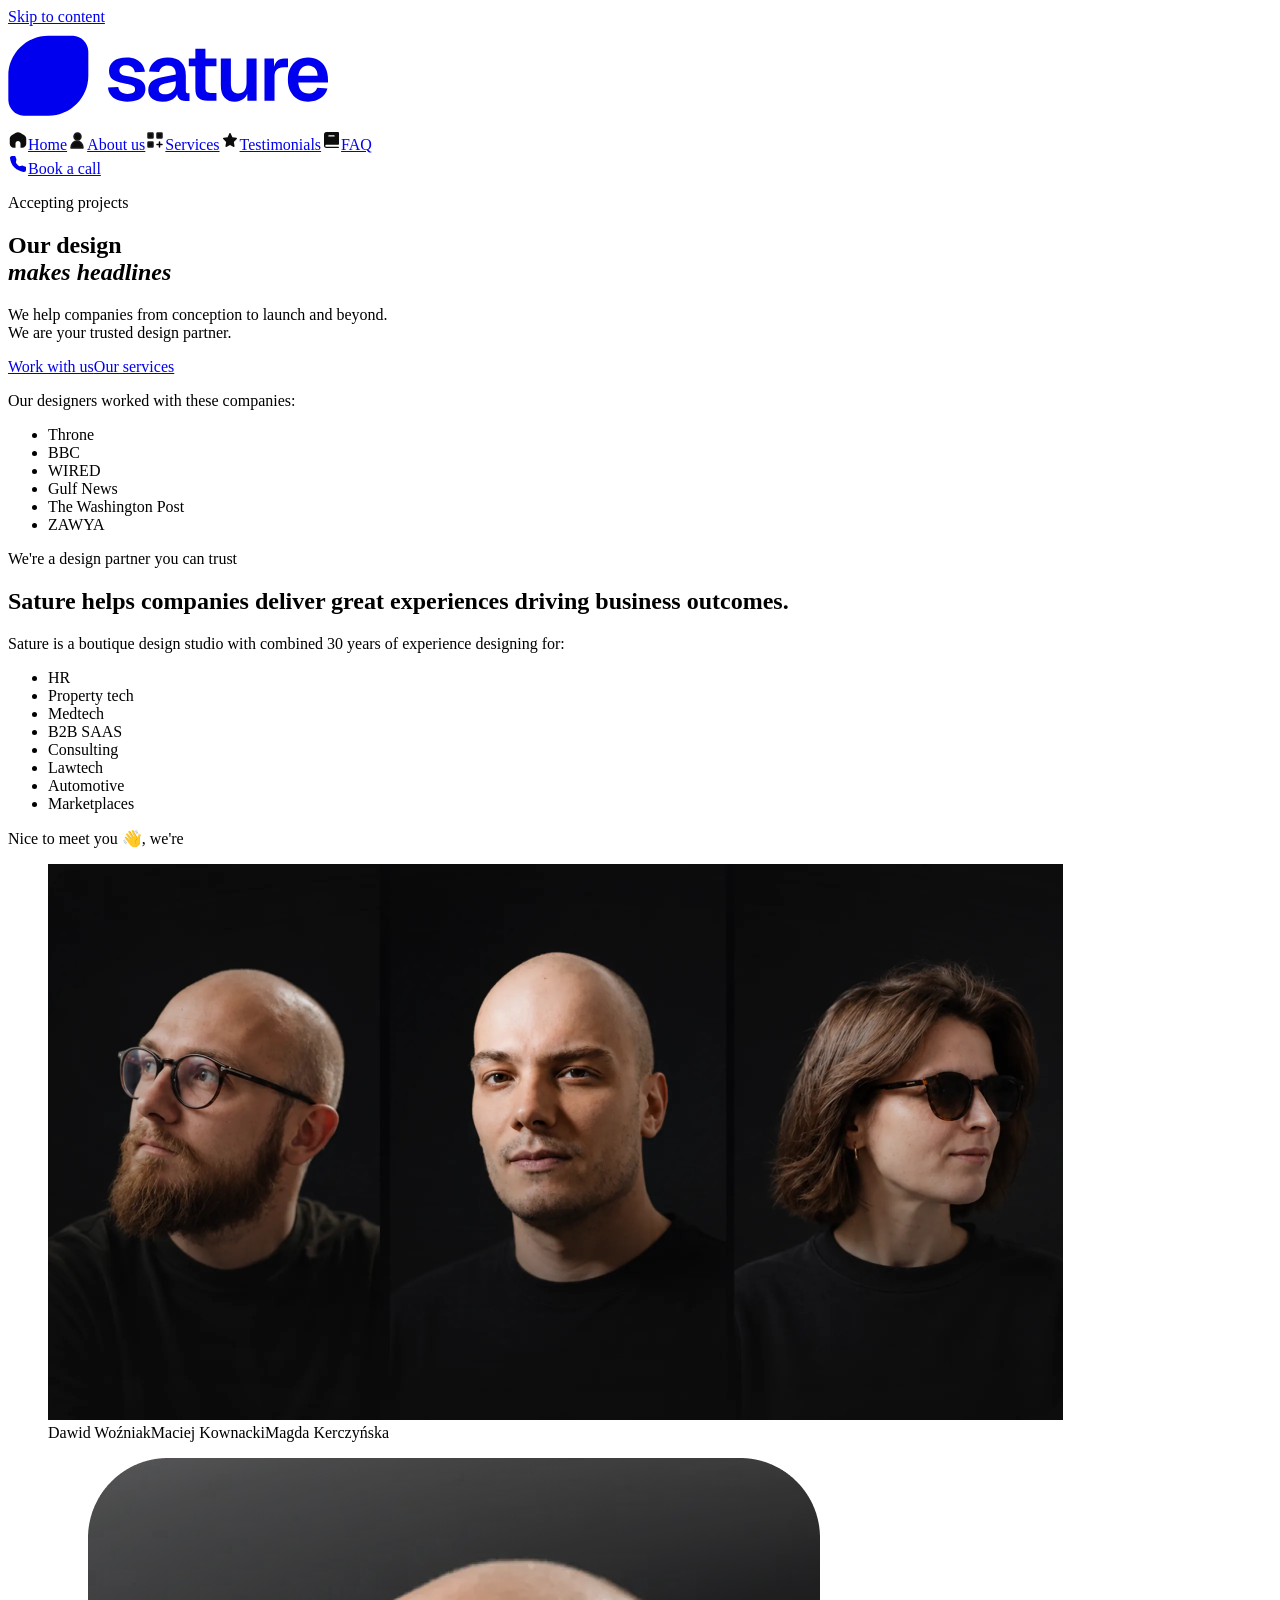
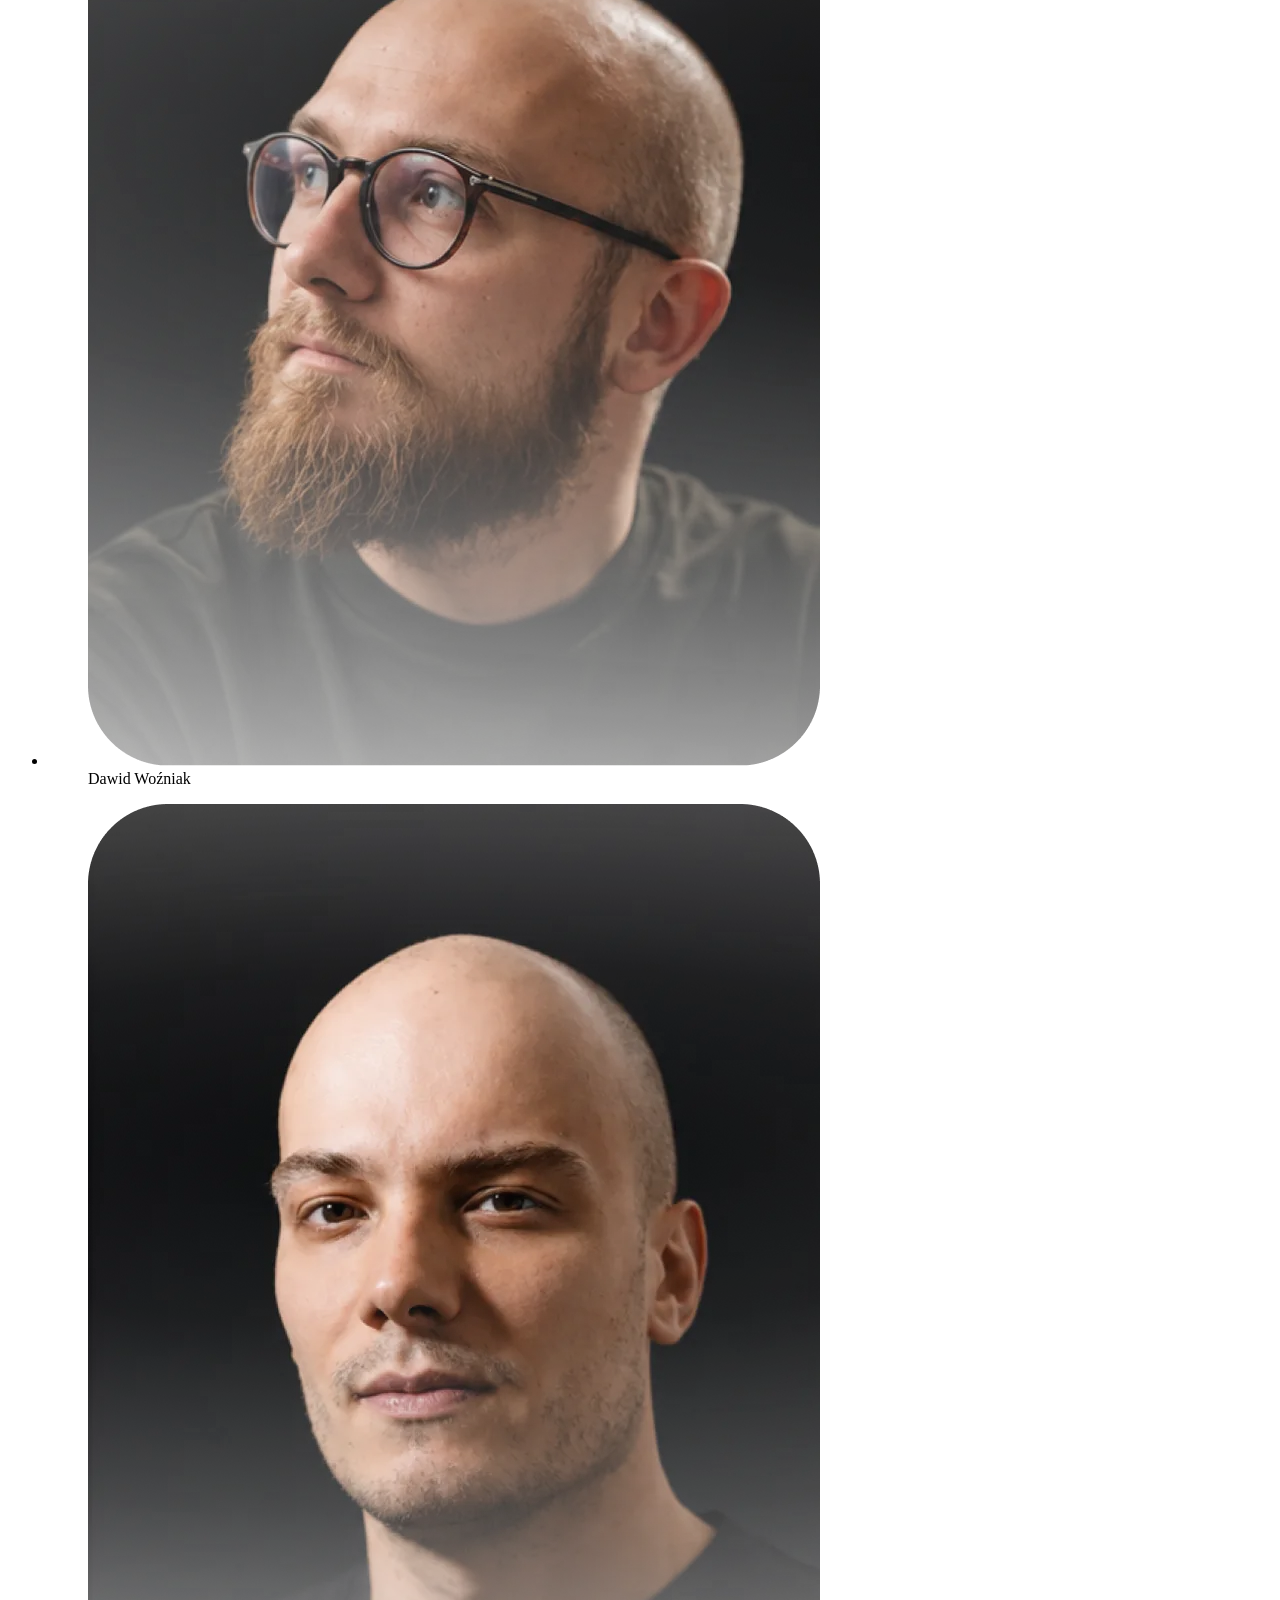
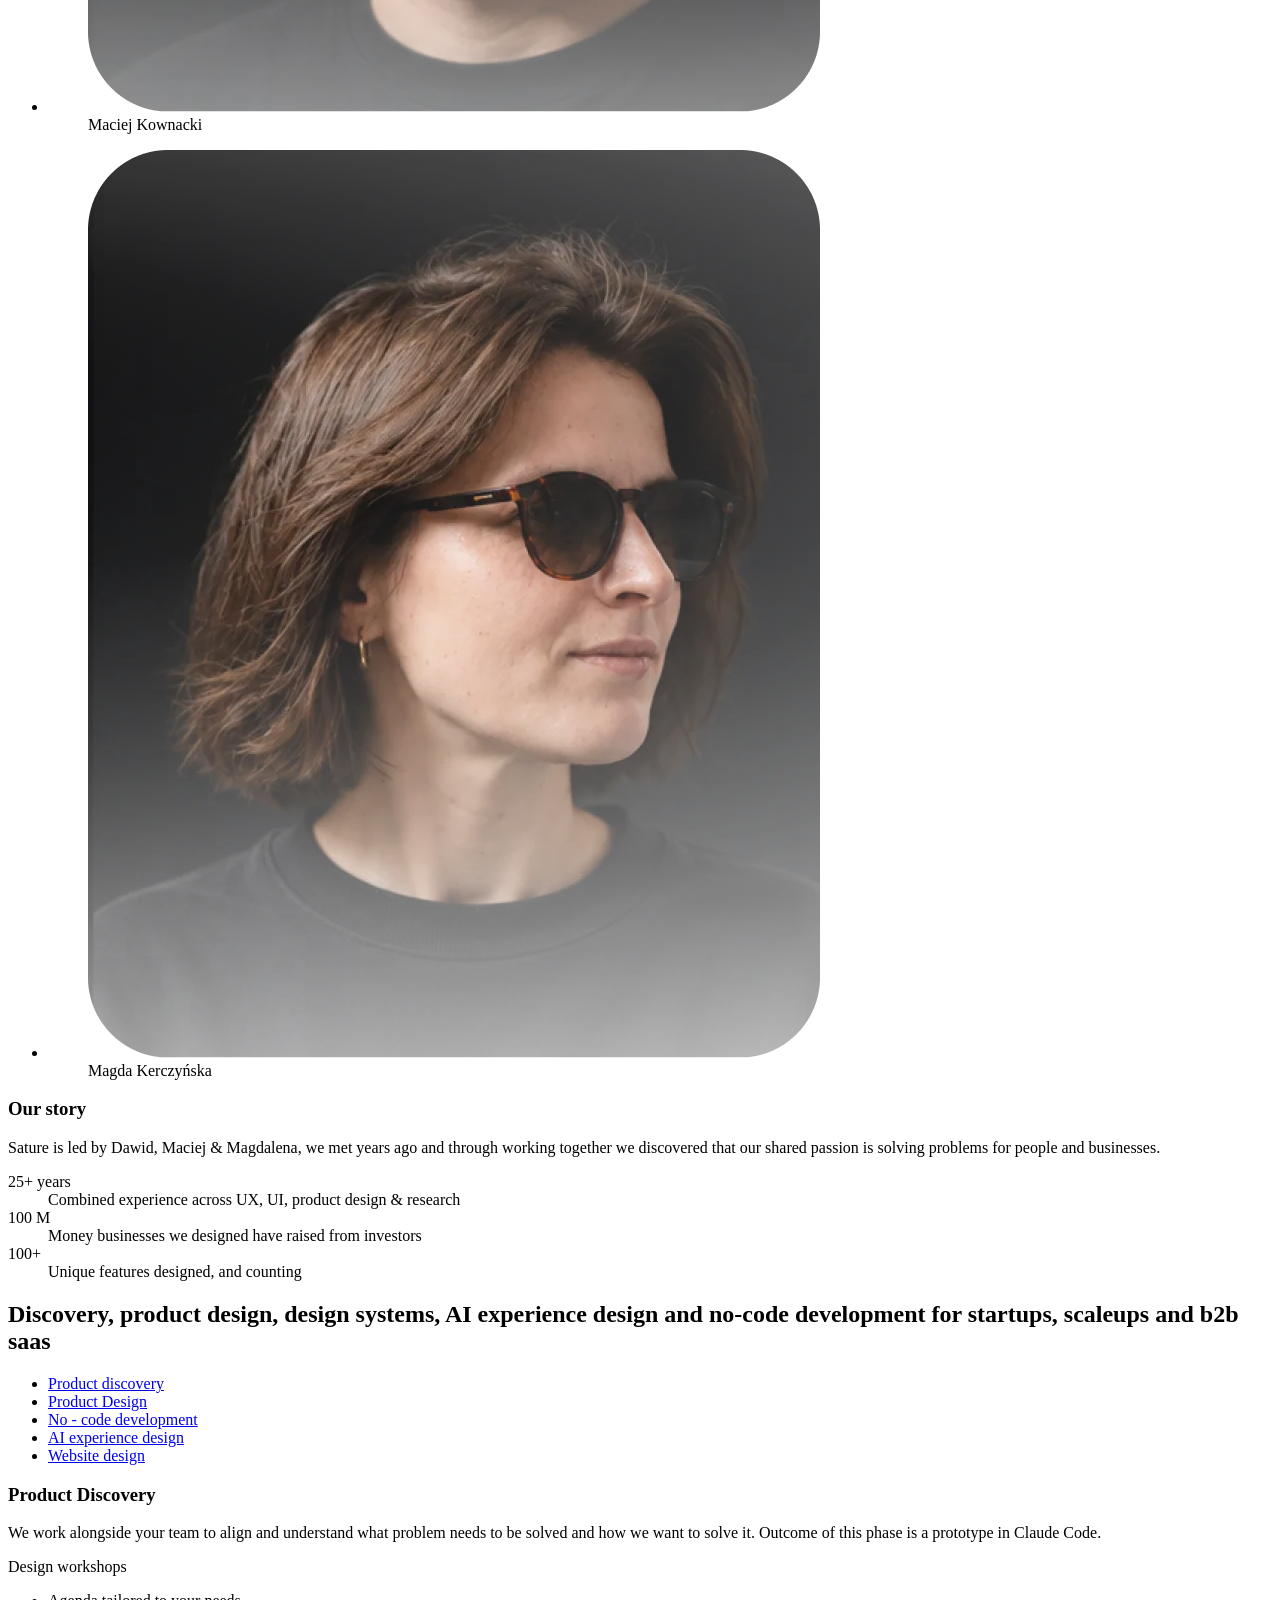
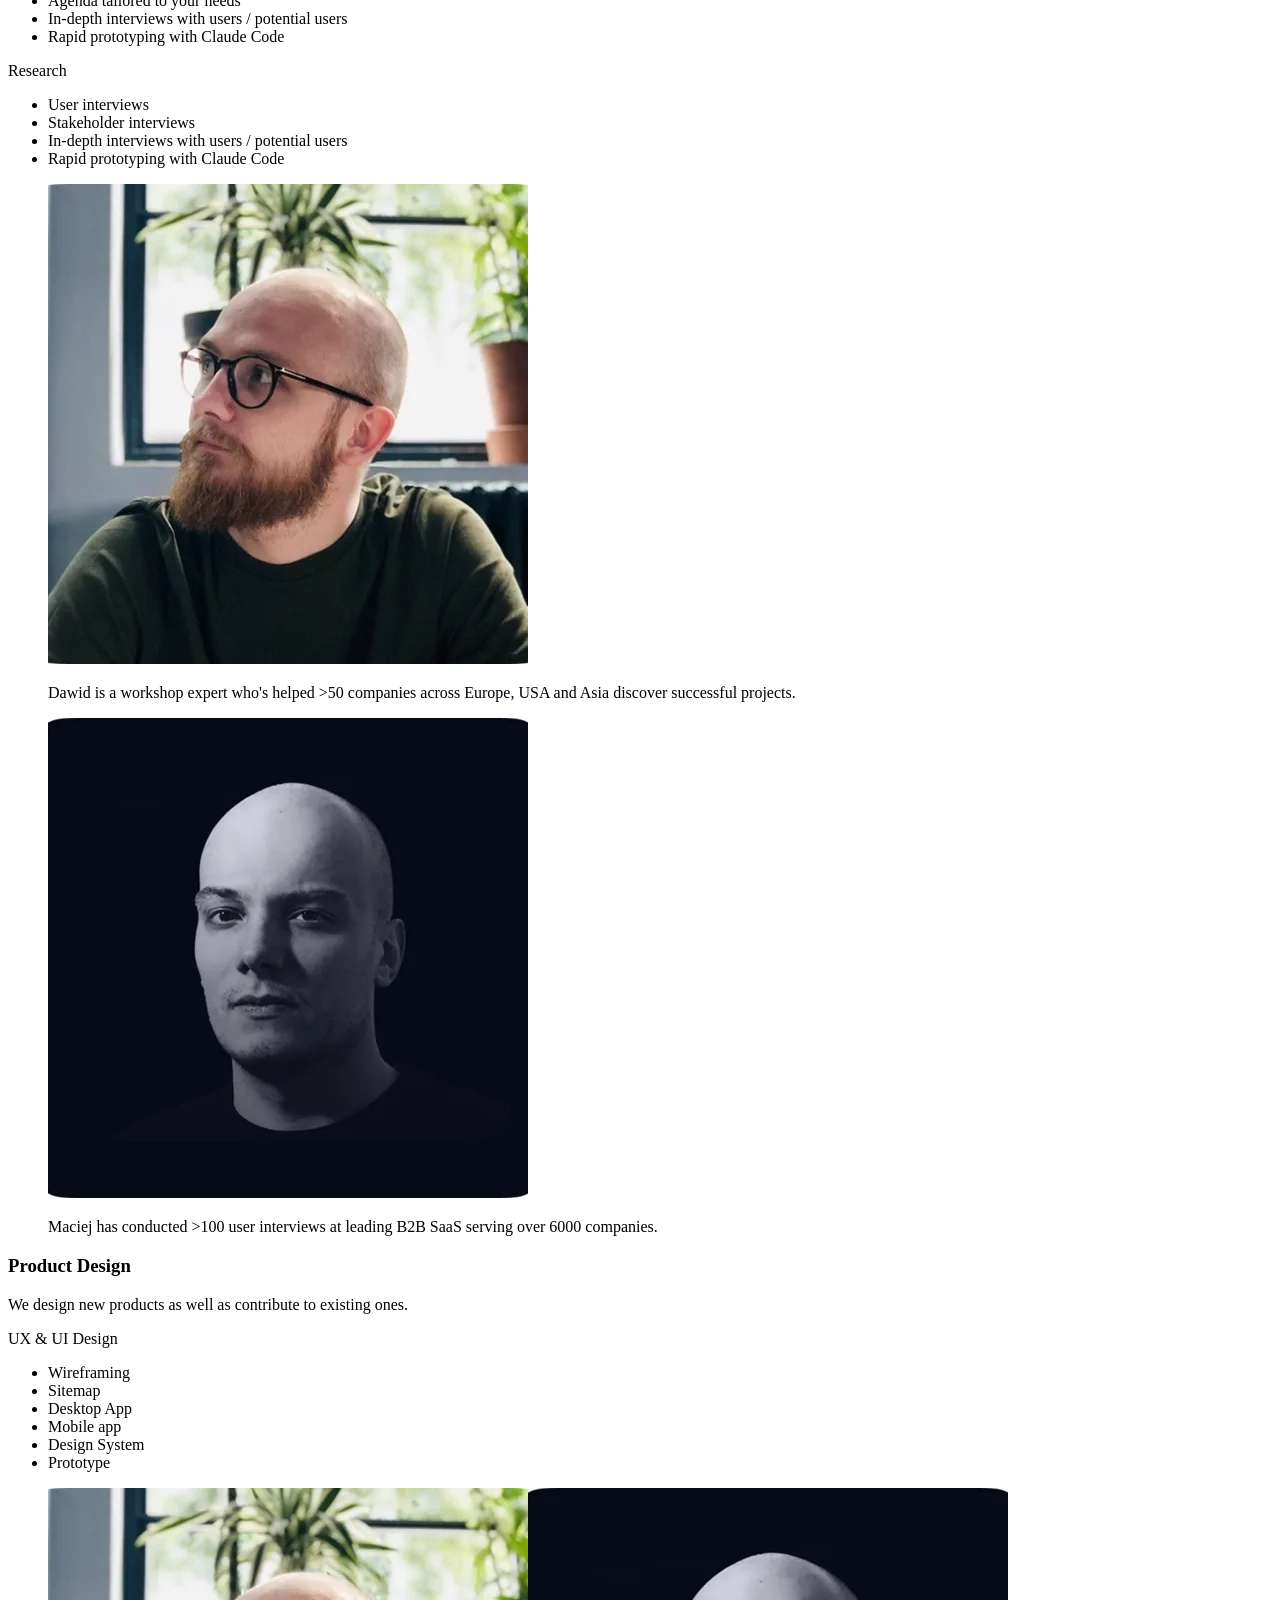
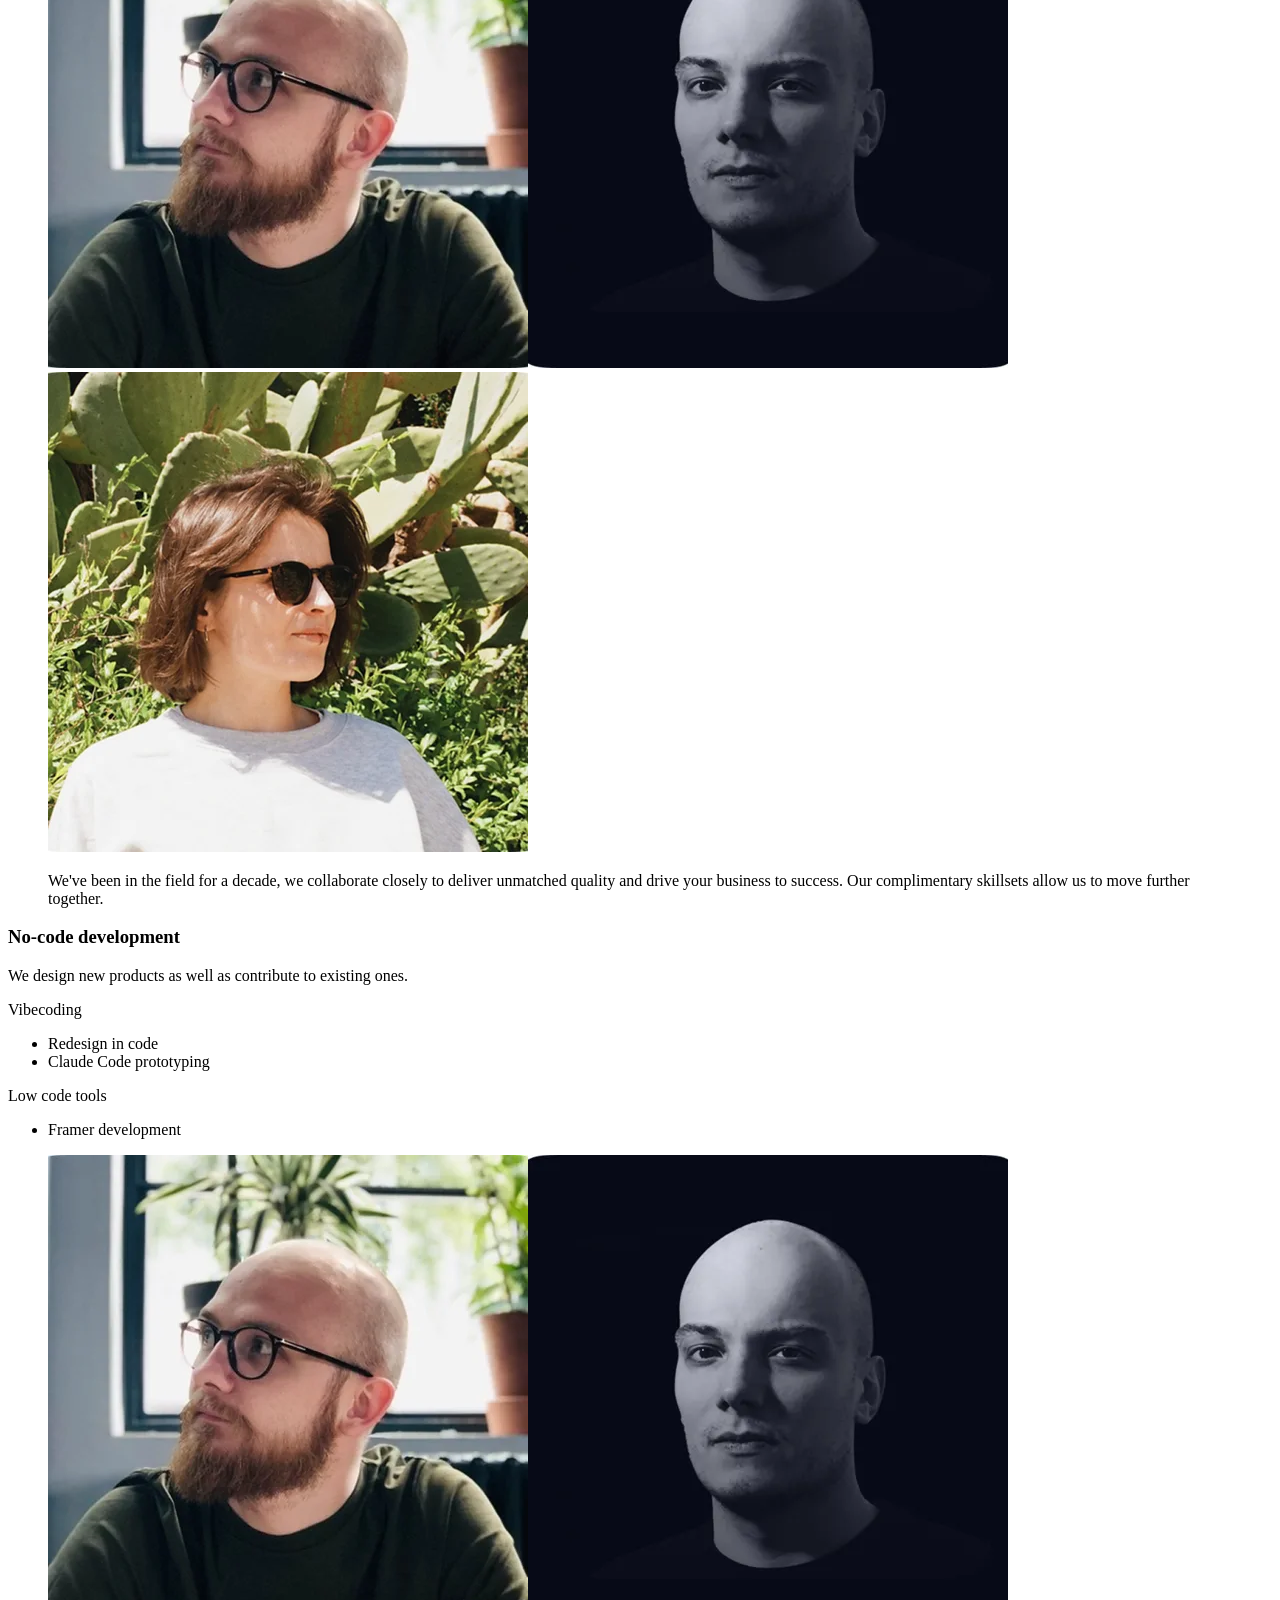
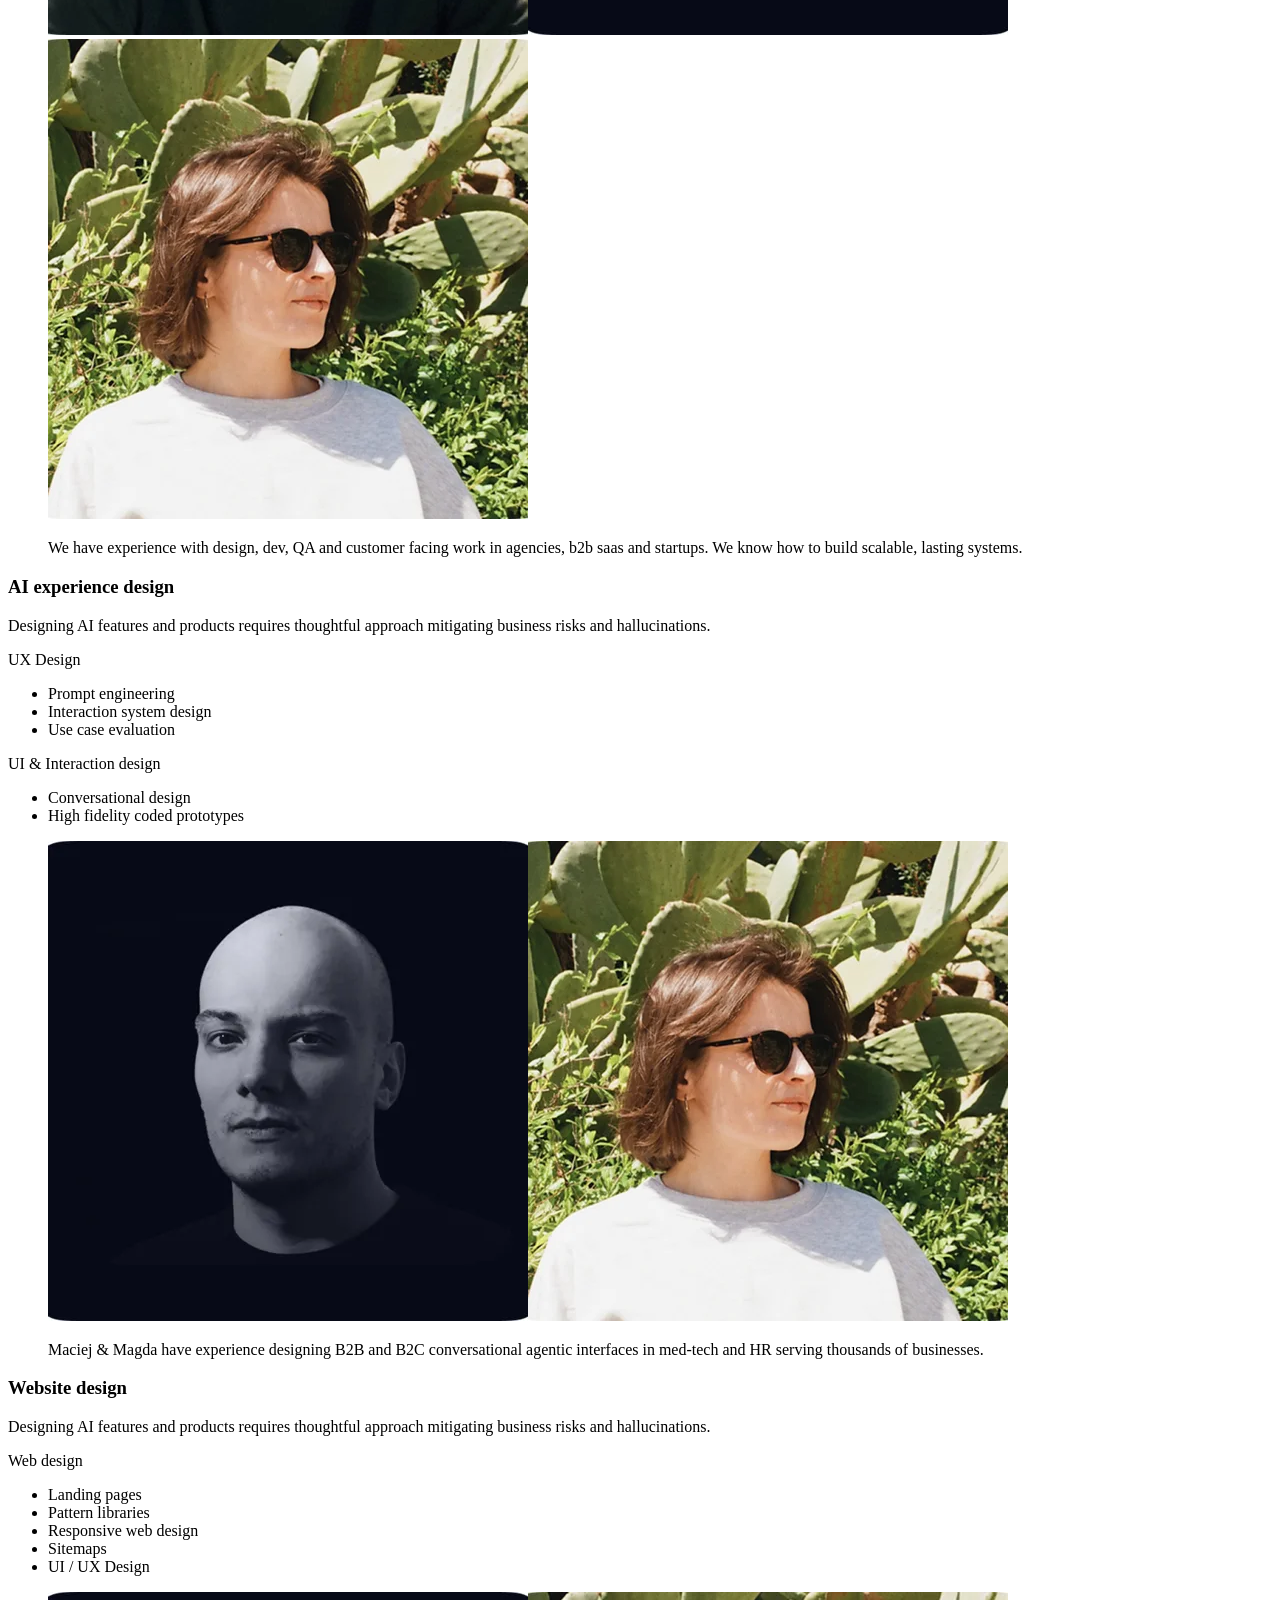
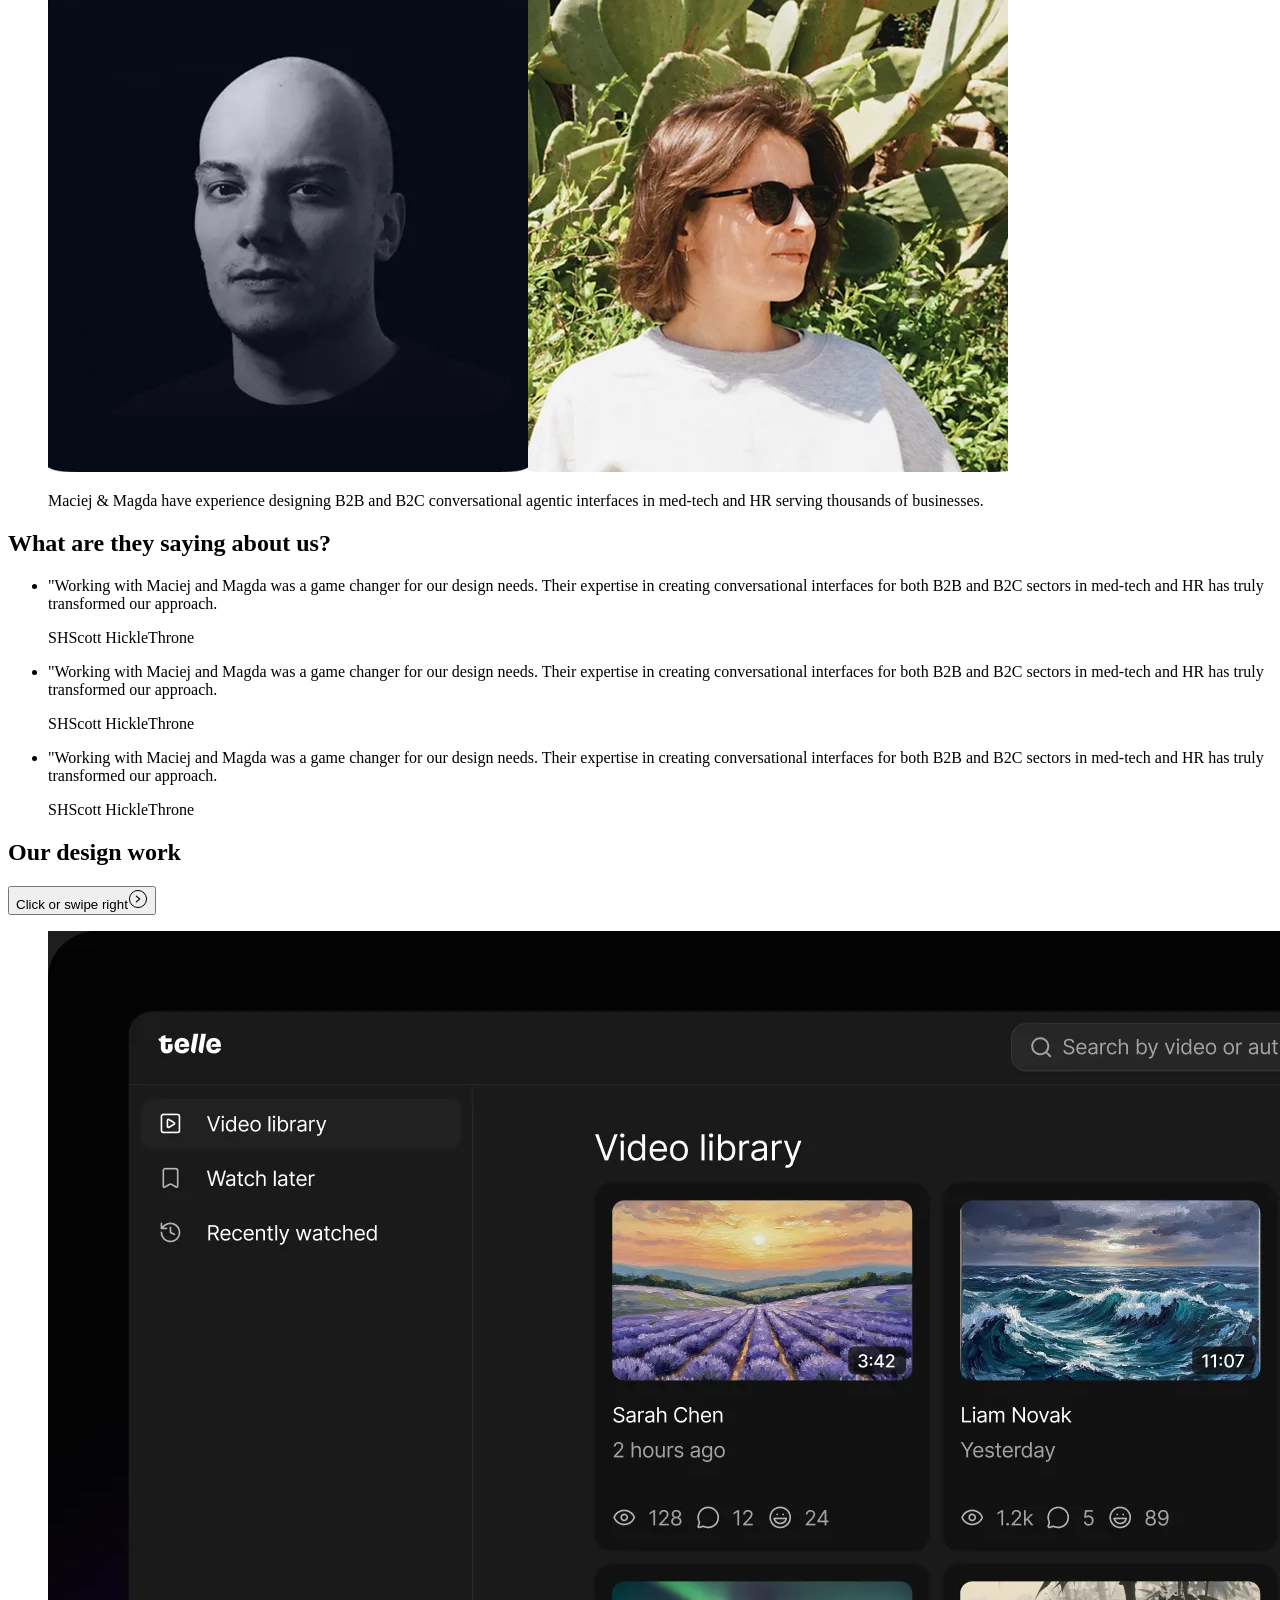
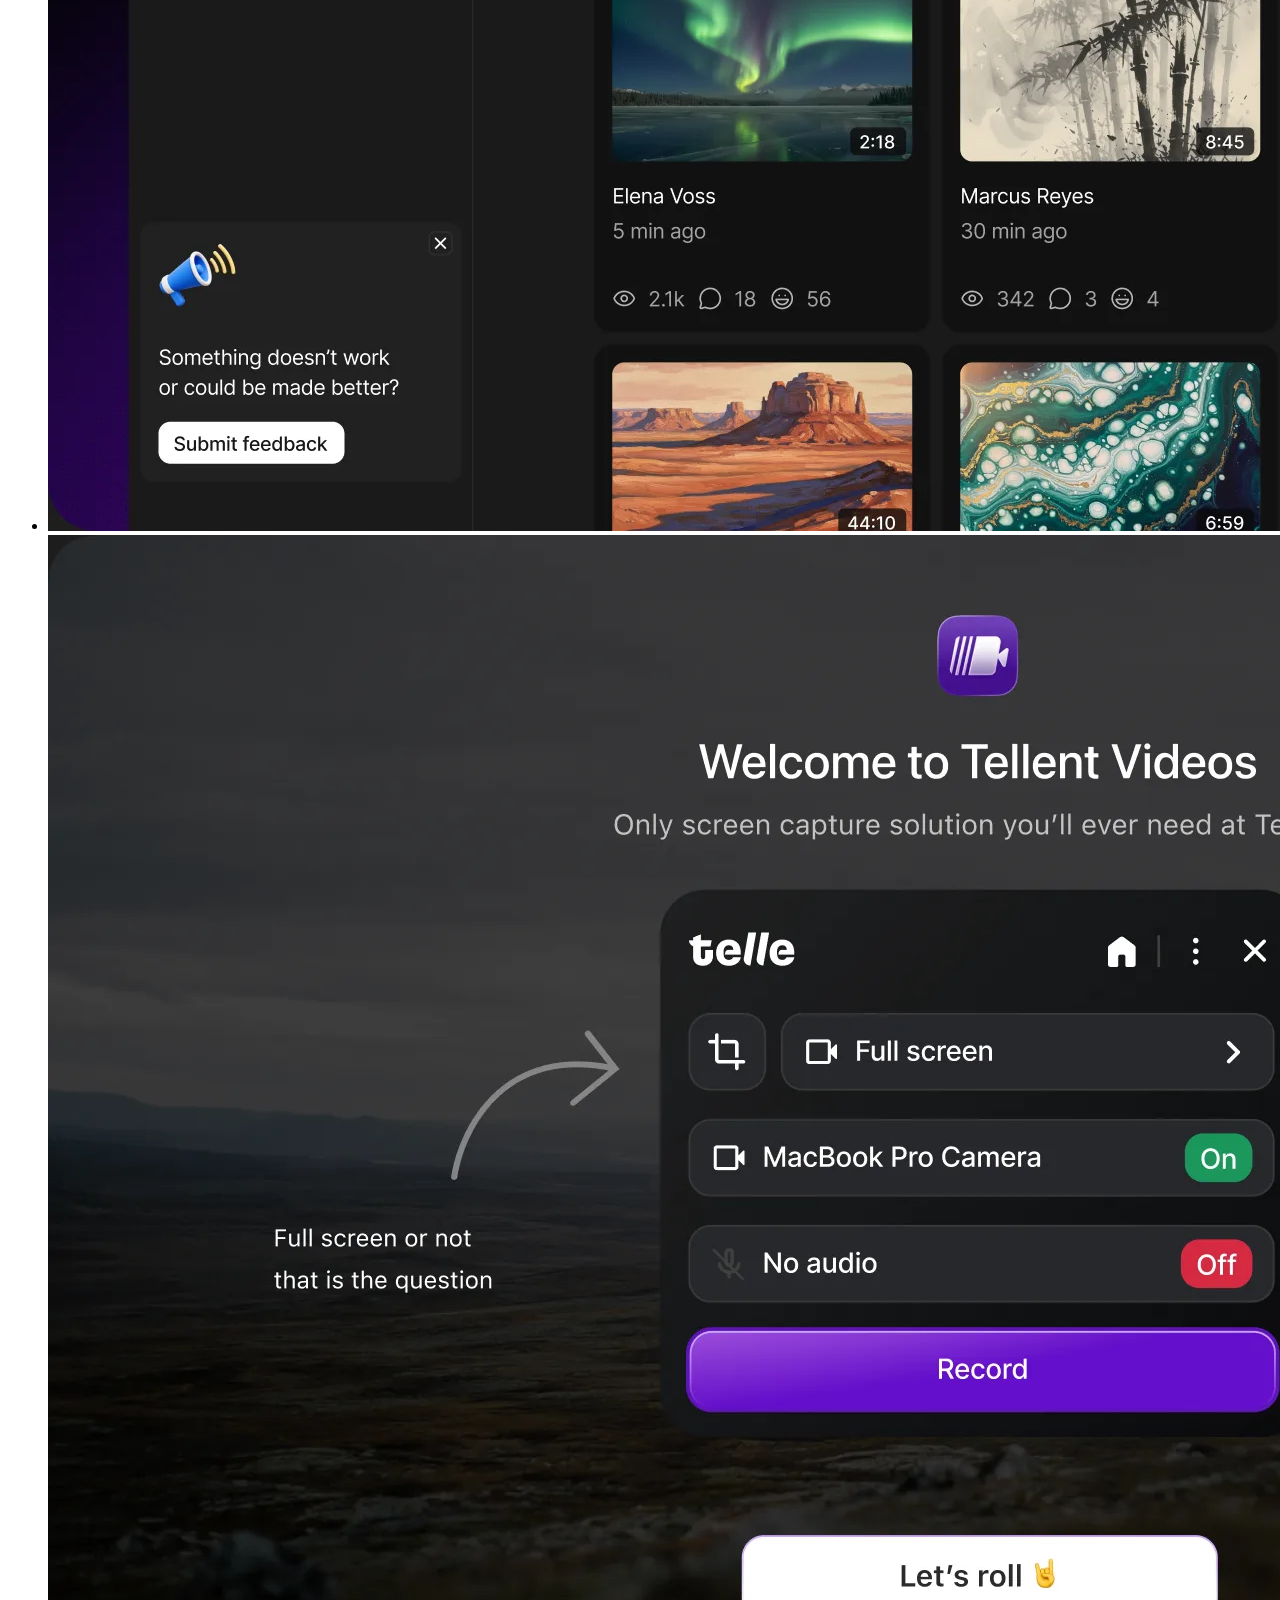
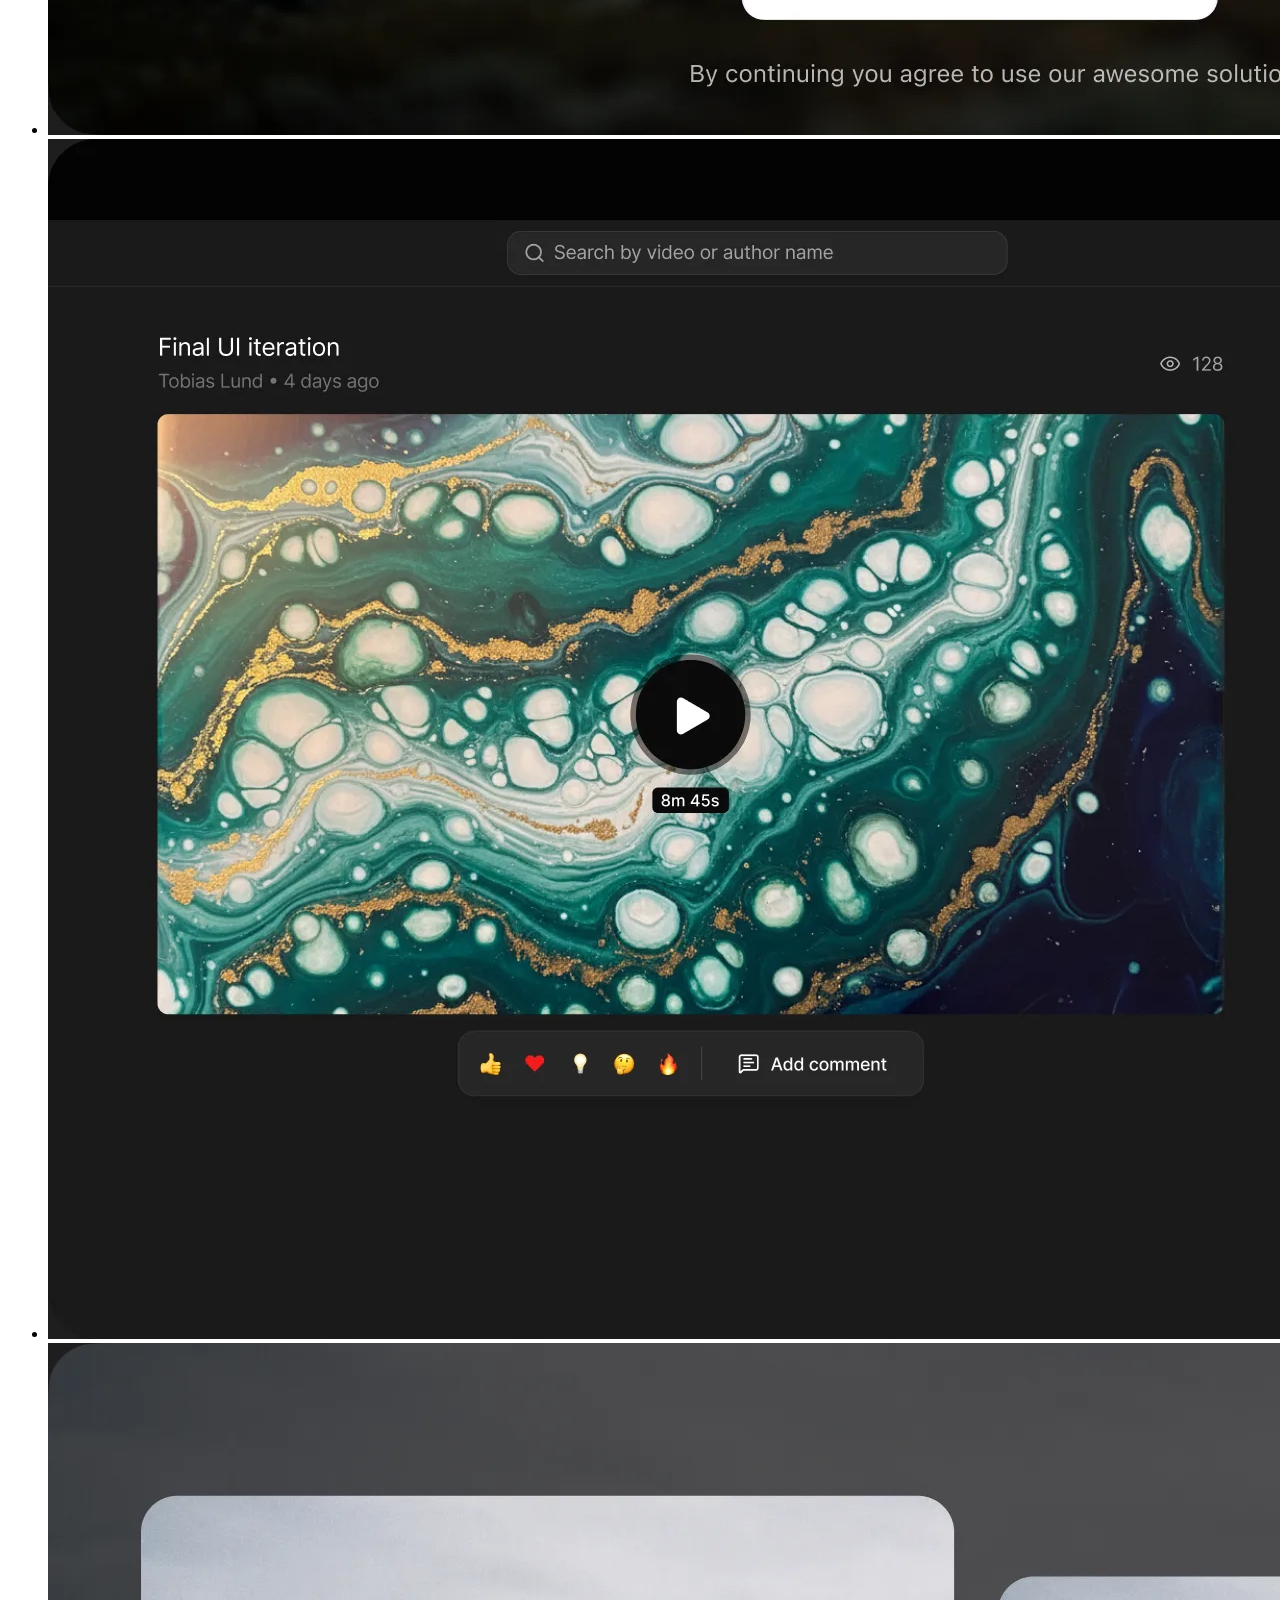
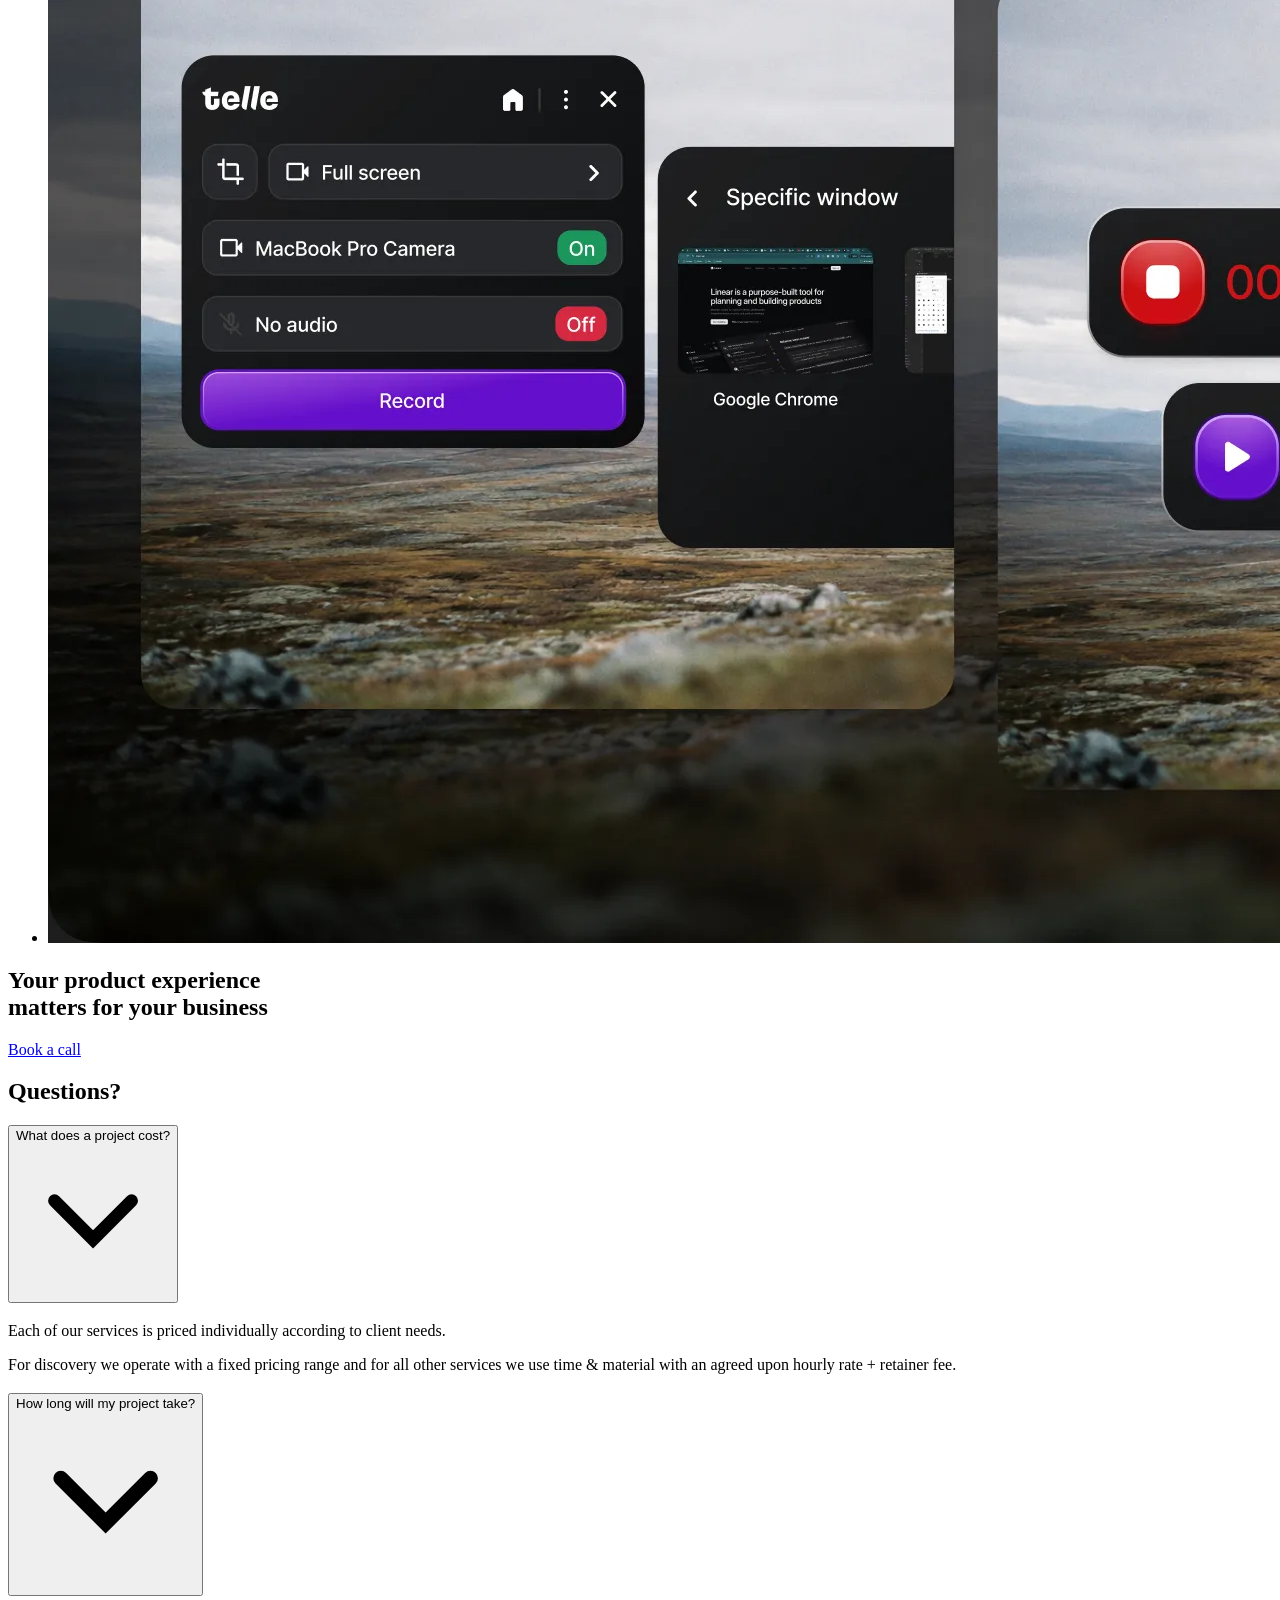
==== commit 0b770d88: "Preview build of the Astro landing Built from dawidw/sature-site feature/new-version @ 13892ef with " ====
--- a/index.html
+++ b/index.html
@@ -1 +1 @@
-<!DOCTYPE html><html lang="en"><head><meta charset="UTF-8"><meta name="viewport" content="width=device-width, initial-scale=1.0"><title>Sature — Product design studio for startups, scaleups &amp; B2B SaaS</title><meta name="description" content="Sature is a boutique design studio helping startups, scaleups and B2B SaaS companies deliver great experiences that drive business outcomes."><meta name="theme-color" content="#0a0a0a"><link rel="icon" href="data:image/svg+xml,<svg xmlns=%22http://www.w3.org/2000/svg%22 viewBox=%220 0 32 32%22><rect width=%2232%22 height=%2232%22 rx=%228%22 fill=%22%230a0a0a%22/><circle cx=%2216%22 cy=%2216%22 r=%227%22 fill=%22%23ff5a2c%22/></svg>"><link rel="preconnect" href="https://fonts.googleapis.com"><link rel="preconnect" href="https://fonts.gstatic.com" crossorigin><link href="https://fonts.googleapis.com/css2?family=Geist:wght@400;500;600;700&family=Lora:ital,wght@0,500;0,600;0,700;1,500;1,600;1,700&display=swap" rel="stylesheet"><link rel="stylesheet" href="/sature-preview/_astro/global.D5Q0HwVw.css"></head><body><a class="skip-link" href="#main">Skip to content</a><header class="site-header"><div class="wrap header-inner"><a class="brand" href="#top" aria-label="Sature home"><svg class="brand-logo" width="320" height="100" viewBox="0 0 320 100" fill="none" aria-hidden="true" xmlns="http://www.w3.org/2000/svg"><path d="M118.737 32.5947C122.5 32.5947 125.663 33.2266 128.224 34.4902C130.785 35.7013 132.771 37.3861 134.183 39.5449C135.646 41.6511 136.561 44.0735 136.927 46.8115L126.812 47.2861C126.551 45.8644 126.081 44.6264 125.401 43.5732C124.722 42.5203 123.807 41.7306 122.657 41.2041C121.507 40.625 120.149 40.335 118.581 40.335C116.229 40.335 114.452 40.8092 113.25 41.7568C112.048 42.7046 111.446 43.9683 111.446 45.5479C111.446 46.6536 111.708 47.5753 112.23 48.3125C112.805 49.0497 113.72 49.655 114.975 50.1289C116.229 50.5501 117.902 50.9449 119.992 51.3135C124.382 51.998 127.832 52.8933 130.341 53.999C132.902 55.0521 134.705 56.4216 135.75 58.1064C136.848 59.7388 137.396 61.7135 137.396 64.0303C137.396 66.7157 136.639 69.0067 135.123 70.9023C133.66 72.7977 131.569 74.2457 128.852 75.2461C126.186 76.1939 123.05 76.668 119.443 76.668C115.314 76.668 111.838 76.0627 109.016 74.8516C106.246 73.6405 104.103 71.9548 102.587 69.7959C101.071 67.6372 100.209 65.189 100 62.4512L110.271 61.9766C110.636 64.1881 111.551 65.8993 113.015 67.1104C114.478 68.3214 116.647 68.9277 119.521 68.9277C121.873 68.9277 123.703 68.5585 125.01 67.8213C126.368 67.0315 127.048 65.8206 127.048 64.1885C127.048 63.2407 126.813 62.4502 126.343 61.8184C125.872 61.1865 124.983 60.634 123.677 60.1602C122.37 59.6863 120.436 59.2122 117.875 58.7383C113.589 58.0011 110.218 57.1058 107.762 56.0527C105.305 54.947 103.554 53.5777 102.509 51.9453C101.516 50.3131 101.02 48.2862 101.02 45.8643C101.02 41.915 102.509 38.7288 105.488 36.3066C108.52 33.832 112.936 32.5948 118.737 32.5947ZM159.718 32.5947C165.676 32.5947 170.172 34.1217 173.203 37.1758C176.287 40.1771 177.828 44.4949 177.828 50.1289V65.4521C177.828 66.5575 178.011 67.3209 178.377 67.7422C178.795 68.1634 179.397 68.374 180.181 68.374H181.514V75.7197C181.2 75.825 180.677 75.9044 179.945 75.957C179.266 76.0097 178.56 76.0361 177.828 76.0361C176.104 76.0361 174.562 75.7726 173.203 75.2461C171.844 74.6669 170.798 73.6923 170.066 72.3232C169.625 71.4651 169.318 70.4246 169.143 69.2021C168.649 70.261 167.965 71.2495 167.088 72.166C165.729 73.5877 164.004 74.6936 161.913 75.4834C159.823 76.2732 157.471 76.668 154.857 76.668C150.467 76.668 146.939 75.6669 144.273 73.666C141.608 71.6124 140.274 68.769 140.274 65.1357C140.274 61.5027 141.399 58.659 143.646 56.6055C145.894 54.5521 149.317 53.0777 153.916 52.1826L167.793 49.418C167.793 46.4169 167.114 44.1794 165.755 42.7051C164.396 41.1781 162.383 40.4141 159.718 40.4141C157.314 40.4141 155.406 40.9932 153.995 42.1514C152.636 43.2571 151.696 44.8636 151.173 46.9697L140.98 46.4961C141.817 42.0203 143.855 38.5971 147.096 36.2275C150.336 33.8055 154.544 32.5948 159.718 32.5947ZM300.166 32.5947C304.138 32.5947 307.614 33.4901 310.593 35.2803C313.624 37.0705 315.95 39.6506 317.57 43.0205C319.191 46.3905 320.001 50.4455 320.001 55.1846V57.4746H290.287C290.496 61.1604 291.49 63.9511 293.267 65.8467C295.096 67.6896 297.5 68.6113 300.479 68.6113C302.727 68.6113 304.582 68.1108 306.046 67.1104C307.562 66.0573 308.607 64.6095 309.182 62.7666L319.452 63.3984C318.302 67.5055 316.029 70.7438 312.632 73.1133C309.287 75.4828 305.21 76.6679 300.401 76.668C296.22 76.668 292.588 75.7726 289.504 73.9824C286.42 72.1395 284.042 69.5594 282.369 66.2422C280.697 62.9249 279.86 59.054 279.86 54.6309C279.86 50.2079 280.697 46.3642 282.369 43.0996C284.042 39.7824 286.393 37.2023 289.425 35.3594C292.509 33.5164 296.089 32.5947 300.166 32.5947ZM222.878 58.1846C222.878 61.7125 223.453 64.3199 224.603 66.0049C225.805 67.6369 227.608 68.4531 230.012 68.4531C232.73 68.4531 234.821 67.5579 236.284 65.7676C237.8 63.9246 238.558 61.2653 238.558 57.79V33.542H248.593V75.7197H239.42L239.279 68.8125C238.488 70.7571 237.388 72.3496 235.971 73.5869C233.619 75.6405 230.508 76.667 226.641 76.667C222.407 76.667 219.036 75.272 216.527 72.4814C214.071 69.6381 212.843 65.715 212.843 60.7129V33.542H222.878V58.1846ZM197.411 33.542H208.466V41.3613H197.411V62.6875C197.411 64.6353 197.829 66.0041 198.665 66.7939C199.501 67.5311 200.808 67.9003 202.585 67.9004H208.466V75.7197H199.527C195.346 75.7197 192.262 74.7451 190.276 72.7969C188.343 70.8486 187.376 67.7944 187.376 63.6348V41.3613H180.79V33.542H187.376V23.6689H197.411V33.542ZM266.165 41.6309C266.833 39.3169 267.762 37.5422 268.952 36.3066C270.729 34.4637 273.134 33.542 276.165 33.542H280.007V42.2305H276.087C273.944 42.2305 272.167 42.546 270.756 43.1777C269.345 43.8096 268.273 44.8106 267.541 46.1797C266.862 47.4961 266.521 49.2338 266.521 51.3926V75.7197H256.486V33.542H265.895L266.165 41.6309ZM156.974 58.502C154.727 58.9758 153.106 59.6861 152.113 60.6338C151.172 61.5289 150.702 62.7141 150.702 64.1885C150.702 65.8208 151.225 67.0844 152.271 67.9795C153.368 68.8745 154.91 69.3222 156.896 69.3223C159.143 69.3223 161.077 68.8746 162.697 67.9795C164.318 67.0843 165.572 65.8473 166.461 64.2676C167.349 62.6879 167.793 60.8181 167.793 58.6592V56.29L156.974 58.502ZM300.166 40.5723C297.5 40.5723 295.279 41.4411 293.502 43.1787C291.777 44.9163 290.705 47.4172 290.287 50.6816H309.652C309.443 47.2594 308.477 44.7319 306.752 43.0996C305.027 41.4146 302.832 40.5723 300.166 40.5723Z" fill="currentColor"></path><path d="M63.3569 9.66895C64.2632 9.66895 64.7171 9.66914 65.1001 9.6875C73.3337 10.0826 79.9198 16.6687 80.3149 24.9023C80.3333 25.2853 80.3335 25.7392 80.3335 26.6455V49.6689C80.3335 71.7602 62.4247 89.6688 40.3335 89.6689H17.3101C16.4038 89.6689 15.9499 89.6687 15.5669 89.6504C7.33328 89.2553 0.747159 82.6692 0.352051 74.4355C0.333694 74.0526 0.333496 73.5987 0.333496 72.6924V49.6689C0.333497 27.5777 18.2423 9.66912 40.3335 9.66895H63.3569Z" fill="currentColor"></path><path class="brand-glyph" d="M40.5 24.416C42.1566 24.4163 43.5 25.7603 43.5 27.417V42.2578L53.9941 31.7637C55.1657 30.5921 57.0657 30.5921 58.2373 31.7637C59.4082 32.9353 59.4087 34.8355 58.2373 36.0068L47.7441 46.5H62.584C64.2404 46.5004 65.5838 47.8436 65.584 49.5C65.5837 51.1564 64.2403 52.4996 62.584 52.5H47.7432L58.2373 62.9941C59.4083 64.1658 59.4087 66.0659 58.2373 67.2373C57.0659 68.4087 55.1658 68.4083 53.9941 67.2373L43.5 56.7432V71.584C43.4996 73.2403 42.1564 74.5837 40.5 74.584C38.8436 74.5838 37.5004 73.2404 37.5 71.584V56.7441L27.0068 67.2373C25.8355 68.4087 23.9353 68.4082 22.7637 67.2373C21.5921 66.0657 21.5921 64.1657 22.7637 62.9941L33.2578 52.5H18.417C16.7603 52.5 15.4163 51.1566 15.416 49.5C15.4162 47.8433 16.7602 46.5 18.417 46.5H33.2568L22.7637 36.0068C21.5921 34.8353 21.5921 32.9352 22.7637 31.7637C23.9352 30.5921 25.8353 30.5921 27.0068 31.7637L37.5 42.2568V27.417C37.5 25.7602 38.8433 24.4162 40.5 24.416Z"></path></svg></a><nav class="main-nav" id="main-nav" aria-label="Primary"><a href="#top" class="is-active"><img src="/sature-preview/assets/img/icons/nav-home.svg" alt="" width="20" height="20">Home</a><a href="#about"><img src="/sature-preview/assets/img/icons/nav-about.svg" alt="" width="20" height="20">About us</a><a href="#services"><img src="/sature-preview/assets/img/icons/nav-services.svg" alt="" width="20" height="20">Services</a><a href="#testimonials"><img src="/sature-preview/assets/img/icons/nav-testimonials.svg" alt="" width="20" height="20">Testimonials</a><a href="#faq"><img src="/sature-preview/assets/img/icons/nav-faq.svg" alt="" width="20" height="20">FAQ</a></nav><div class="header-actions"><a class="btn btn-dark btn-sm" href="#contact"><svg width="20" height="20" viewBox="0 0 20 20" fill="none" aria-hidden="true"><path fill-rule="evenodd" clip-rule="evenodd" d="M3.96641 2H6.78337C7.01797 2 7.22799 2.14642 7.31057 2.36754L8.40362 5.29419C8.43983 5.39107 8.449 5.49606 8.43015 5.59781L7.88244 8.55628C8.55564 10.1505 9.66758 11.2218 11.5118 12.1828L14.4144 11.6164C14.5174 11.5963 14.624 11.6056 14.7221 11.6433L17.6373 12.7619C17.8557 12.8457 18 13.0566 18 13.2919V16.0026C18 17.2319 16.9244 18.2295 15.6663 17.9538C13.373 17.4513 9.12438 16.1741 6.14889 13.1778C3.29871 10.3077 2.34378 6.34286 2.02231 4.19973C1.8389 2.97688 2.8128 2 3.96641 2Z" fill="currentColor"></path></svg>Book a call</a><button class="nav-toggle" id="nav-toggle" aria-expanded="false" aria-controls="main-nav" aria-label="Toggle menu"><span></span><span></span><span></span></button></div></div></header><main id="main"><section class="hero-wrap wrap" id="top"><div class="hero"><div class="hero-inner"><p class="eyebrow eyebrow-light badge"><span class="dot" aria-hidden="true"></span>Accepting projects</p><h1 class="hero-title">Our design<br><em>makes headlines</em></h1><p class="hero-sub">We help companies from conception to launch and beyond.<br>We are your trusted design partner.</p><div class="hero-actions"><a class="btn btn-light" href="#contact">Work with us</a><a class="btn btn-outline-light" href="#services">Our services</a></div><div class="hero-logos"><p class="hero-logos-label">Our designers worked with these companies:</p><ul class="logo-row" aria-label="Press and companies Sature has worked with"><li class="logo-throne">Throne</li><li class="logo-bbc"><span>B</span><span>B</span><span>C</span></li><li class="logo-wired">WIRED</li><li class="logo-gulfnews">Gulf News</li><li class="logo-wapo">The Washington Post</li><li class="logo-zawya">ZAWYA</li></ul></div></div></div></section><section class="section" id="about"><div class="wrap"><p class="eyebrow-serif center">We&#39;re a design partner you can trust</p><h2 class="section-title display center">Sature helps companies deliver great experiences driving business outcomes.</h2></div></section><section class="section"><div class="wrap wrap-gutter-80"><div class="about-grid"><div class="about-copy"><p>Sature is a boutique design studio with combined 30 years of experience designing for:</p><ul class="tag-list" aria-label="Industries"><li>HR</li><li>Property tech</li><li>Medtech</li><li>B2B SAAS</li><li>Consulting</li><li>Lawtech</li><li>Automotive</li><li>Marketplaces</li></ul></div><div class="about-visual" aria-hidden="true"></div></div></div></section><section class="team-wrap wrap"><div class="section-dark"><p class="section-title center on-dark">Nice to meet you <span aria-hidden="true">👋</span>, we&#39;re</p><figure class="founders"><img src="/sature-preview/assets/img/team/founders.webp" alt="Dawid Woźniak, Maciej Kownacki and Magda Kerczyńska" width="1015" height="556" loading="lazy"><figcaption class="founders-names"><span>Dawid Woźniak</span><span>Maciej Kownacki</span><span>Magda Kerczyńska</span></figcaption></figure><div class="story-grid"><div class="story-copy"><h3>Our story</h3><p>Sature is led by Dawid, Maciej &amp; Magdalena, we met years ago and through working together we discovered that our shared passion is solving problems for people and businesses.</p></div><dl class="stats"><div class="stat"><dt>25+ years</dt><dd>Combined experience across UX, UI, product design &amp; research</dd></div><div class="stat"><dt>100 M</dt><dd>Money businesses we designed have raised from investors</dd></div><div class="stat"><dt>100+</dt><dd>Unique features designed, and counting</dd></div></dl></div></div></section><section class="section" id="services"><div class="wrap wrap-gutter-80"><h2 class="section-title display center">Discovery, product design, design systems, AI experience design and no-code development for <span class="muted-text">startups, scaleups and b2b saas</span></h2><div class="services-layout"><nav class="services-nav" aria-label="Services"><ul id="services-nav-list"><li><a href="#svc-discovery" class="is-active">Product discovery</a></li><li><a href="#svc-design">Product Design</a></li><li><a href="#svc-nocode">No - code development</a></li><li><a href="#svc-ai">AI experience design</a></li><li><a href="#svc-website">Website design</a></li></ul></nav><div class="services-content" id="services-content"><article class="service-block" id="svc-discovery"><h3>Product Discovery</h3><p>We work alongside your team to align and understand what problem needs to be solved and how we want to solve it. Outcome of this phase is a prototype in Claude Code.</p><div class="check-group"><p class="check-group-label">Design workshops</p><ul class="check-list"><li>Agenda tailored to your needs</li><li>In-depth interviews with users / potential users</li><li>Rapid prototyping with Claude Code</li></ul></div><div class="check-group"><p class="check-group-label">Research</p><ul class="check-list"><li>User interviews</li><li>Stakeholder interviews</li><li>In-depth interviews with users / potential users</li><li>Rapid prototyping with Claude Code</li></ul></div><blockquote class="mini-quote"><span class="mini-avatars" aria-hidden="true"><img src="/sature-preview/assets/img/team/david.webp" alt=""></span><p>Dawid is a workshop expert who&#39;s helped &gt;50 companies across Europe, USA and Asia discover successful projects.</p></blockquote><blockquote class="mini-quote"><span class="mini-avatars" aria-hidden="true"><img src="/sature-preview/assets/img/team/maciej.webp" alt=""></span><p>Maciej has conducted &gt;100 user interviews at leading B2B SaaS serving over 6000 companies.</p></blockquote></article><article class="service-block" id="svc-design"><h3>Product Design</h3><p>We design new products as well as contribute to existing ones.</p><div class="check-group"><p class="check-group-label">UX &amp; UI Design</p><ul class="check-list"><li>Wireframing</li><li>Sitemap</li><li>Desktop App</li><li>Mobile app</li><li>Design System</li><li>Prototype</li></ul></div><blockquote class="mini-quote"><span class="mini-avatars" aria-hidden="true"><img src="/sature-preview/assets/img/team/david.webp" alt=""><img src="/sature-preview/assets/img/team/maciej.webp" alt=""><img src="/sature-preview/assets/img/team/magdalena.webp" alt=""></span><p>We&#39;ve been in the field for a decade, we collaborate closely to deliver unmatched quality and drive your business to success. Our complimentary skillsets allow us to move further together.</p></blockquote></article><article class="service-block" id="svc-nocode"><h3>No-code development</h3><p>We design new products as well as contribute to existing ones.</p><div class="check-group"><p class="check-group-label">Vibecoding</p><ul class="check-list"><li>Redesign in code</li><li>Claude Code prototyping</li></ul></div><div class="check-group"><p class="check-group-label">Low code tools</p><ul class="check-list"><li>Framer development</li></ul></div><blockquote class="mini-quote"><span class="mini-avatars" aria-hidden="true"><img src="/sature-preview/assets/img/team/david.webp" alt=""><img src="/sature-preview/assets/img/team/maciej.webp" alt=""><img src="/sature-preview/assets/img/team/magdalena.webp" alt=""></span><p>We have experience with design, dev, QA and customer facing work in agencies, b2b saas and startups. We know how to build scalable, lasting systems.</p></blockquote></article><article class="service-block" id="svc-ai"><h3>AI experience design</h3><p>Designing AI features and products requires thoughtful approach mitigating business risks and hallucinations.</p><div class="check-group"><p class="check-group-label">UX Design</p><ul class="check-list"><li>Prompt engineering</li><li>Interaction system design</li><li>Use case evaluation</li></ul></div><div class="check-group"><p class="check-group-label">UI &amp; Interaction design</p><ul class="check-list"><li>Conversational design</li><li>High fidelity coded prototypes</li></ul></div><blockquote class="mini-quote"><span class="mini-avatars" aria-hidden="true"><img src="/sature-preview/assets/img/team/maciej.webp" alt=""><img src="/sature-preview/assets/img/team/magdalena.webp" alt=""></span><p>Maciej &amp; Magda have experience designing B2B and B2C conversational agentic interfaces in med-tech and HR serving thousands of businesses.</p></blockquote></article><article class="service-block" id="svc-website"><h3>Website design</h3><p>Designing AI features and products requires thoughtful approach mitigating business risks and hallucinations.</p><div class="check-group"><p class="check-group-label">Web design</p><ul class="check-list"><li>Landing pages</li><li>Pattern libraries</li><li>Responsive web design</li><li>Sitemaps</li><li>UI / UX Design</li></ul></div><blockquote class="mini-quote"><span class="mini-avatars" aria-hidden="true"><img src="/sature-preview/assets/img/team/maciej.webp" alt=""><img src="/sature-preview/assets/img/team/magdalena.webp" alt=""></span><p>Maciej &amp; Magda have experience designing B2B and B2C conversational agentic interfaces in med-tech and HR serving thousands of businesses.</p></blockquote></article></div></div></div></section><section class="section" id="testimonials"><div class="wrap"><div class="testimonials-panel"><h2 class="section-title center">What are they saying about us?</h2><ul class="testimonial-grid"><li class="testimonial-card"><p>&quot;Working with Maciej and Magda was a game changer for our design needs. Their expertise in creating conversational interfaces for both B2B and B2C sectors in med-tech and HR has truly transformed our approach.</p><div class="testimonial-attr"><span class="avatar avatar-sm avatar-a" aria-hidden="true">SH</span><span class="attr-name">Scott Hickle</span><span class="attr-company logo-throne">Throne</span></div></li><li class="testimonial-card"><p>&quot;Working with Maciej and Magda was a game changer for our design needs. Their expertise in creating conversational interfaces for both B2B and B2C sectors in med-tech and HR has truly transformed our approach.</p><div class="testimonial-attr"><span class="avatar avatar-sm avatar-a" aria-hidden="true">SH</span><span class="attr-name">Scott Hickle</span><span class="attr-company logo-throne">Throne</span></div></li><li class="testimonial-card"><p>&quot;Working with Maciej and Magda was a game changer for our design needs. Their expertise in creating conversational interfaces for both B2B and B2C sectors in med-tech and HR has truly transformed our approach.</p><div class="testimonial-attr"><span class="avatar avatar-sm avatar-a" aria-hidden="true">SH</span><span class="attr-name">Scott Hickle</span><span class="attr-company logo-throne">Throne</span></div></li></ul></div></div></section><section class="section" id="work"><div class="wrap wrap-gutter-80"><div class="work-header"><h2 class="section-title">Our design work</h2><button class="carousel-hint" id="work-next" type="button" aria-label="Show next work example"><span>Click or swipe right</span><svg width="20" height="20" viewBox="0 0 24 24" fill="none" aria-hidden="true"><circle cx="12" cy="12" r="10.25" stroke="currentColor" stroke-width="1.2"></circle><path d="M10 8.5L14 12L10 15.5" stroke="currentColor" stroke-width="1.4" stroke-linecap="round" stroke-linejoin="round"></path></svg></button></div></div><div class="work-carousel-viewport"><ul class="work-carousel" id="work-carousel"><li class="work-card"><img src="/sature-preview/assets/img/work/work1.webp" alt="Telle video library interface" loading="lazy"></li><li class="work-card"><img src="/sature-preview/assets/img/work/work2.webp" alt="Telle screen recording setup screen" loading="lazy"></li><li class="work-card"><img src="/sature-preview/assets/img/work/work3.webp" alt="Telle video review and comments interface" loading="lazy"></li><li class="work-card"><img src="/sature-preview/assets/img/work/work4.webp" alt="Telle recording controls and window picker" loading="lazy"></li></ul></div></section><section class="cta-wrap wrap"><div class="cta-band"><div class="cta-inner"><h2>Your product experience<br>matters for <strong>your business</strong></h2><a class="btn btn-light" href="#contact">Book a call</a></div></div></section><section class="section" id="faq"><div class="wrap wrap-narrow"><h2 class="section-title center">Questions?</h2><div class="accordion" id="accordion"><div class="accordion-item"><h3><button class="accordion-trigger" aria-expanded="true" aria-controls="faq-1">What does a project cost?<span class="chev-wrap"><svg class="chev" viewBox="0 0 24 24" aria-hidden="true"><path d="M6 9l6 6 6-6" stroke="currentColor" stroke-width="2" fill="none" stroke-linecap="round"></path></svg></span></button></h3><div class="accordion-panel" id="faq-1"><p>Each of our services is priced individually according to client needs.</p><p>For discovery we operate with a fixed pricing range and for all other services we use time &amp; material with an agreed upon hourly rate + retainer fee.</p></div></div><div class="accordion-item"><h3><button class="accordion-trigger" aria-expanded="false" aria-controls="faq-2">How long will my project take?<span class="chev-wrap"><svg class="chev" viewBox="0 0 24 24" aria-hidden="true"><path d="M6 9l6 6 6-6" stroke="currentColor" stroke-width="2" fill="none" stroke-linecap="round"></path></svg></span></button></h3><div class="accordion-panel" id="faq-2" hidden><p>It depends on scope — a focused discovery sprint can wrap in two weeks, while a full product design engagement typically runs six to twelve weeks.</p></div></div><div class="accordion-item"><h3><button class="accordion-trigger" aria-expanded="false" aria-controls="faq-3">When can you start?<span class="chev-wrap"><svg class="chev" viewBox="0 0 24 24" aria-hidden="true"><path d="M6 9l6 6 6-6" stroke="currentColor" stroke-width="2" fill="none" stroke-linecap="round"></path></svg></span></button></h3><div class="accordion-panel" id="faq-3" hidden><p>Most engagements kick off within one to two weeks of signing. For urgent scopes we can often start sooner — ask us on the call.</p></div></div><div class="accordion-item"><h3><button class="accordion-trigger" aria-expanded="false" aria-controls="faq-4">How fast do you respond?<span class="chev-wrap"><svg class="chev" viewBox="0 0 24 24" aria-hidden="true"><path d="M6 9l6 6 6-6" stroke="currentColor" stroke-width="2" fill="none" stroke-linecap="round"></path></svg></span></button></h3><div class="accordion-panel" id="faq-4" hidden><p>We reply to new inquiries within one business day, and stay just as responsive throughout the engagement.</p></div></div><div class="accordion-item"><h3><button class="accordion-trigger" aria-expanded="false" aria-controls="faq-5">What does the process actually look like?<span class="chev-wrap"><svg class="chev" viewBox="0 0 24 24" aria-hidden="true"><path d="M6 9l6 6 6-6" stroke="currentColor" stroke-width="2" fill="none" stroke-linecap="round"></path></svg></span></button></h3><div class="accordion-panel" id="faq-5" hidden><p>We start with a short discovery call, scope the engagement together, then work in focused sprints with regular check-ins until we hand off a finished, documented deliverable.</p></div></div><div class="accordion-item"><h3><button class="accordion-trigger" aria-expanded="false" aria-controls="faq-6">Who will actually do the work?<span class="chev-wrap"><svg class="chev" viewBox="0 0 24 24" aria-hidden="true"><path d="M6 9l6 6 6-6" stroke="currentColor" stroke-width="2" fill="none" stroke-linecap="round"></path></svg></span></button></h3><div class="accordion-panel" id="faq-6" hidden><p>Dawid, Maciej and Magdalena work directly on every engagement — no account managers, no handoffs to a team you haven&#39;t met.</p></div></div><div class="accordion-item"><h3><button class="accordion-trigger" aria-expanded="false" aria-controls="faq-7">How do you communicate?<span class="chev-wrap"><svg class="chev" viewBox="0 0 24 24" aria-hidden="true"><path d="M6 9l6 6 6-6" stroke="currentColor" stroke-width="2" fill="none" stroke-linecap="round"></path></svg></span></button></h3><div class="accordion-panel" id="faq-7" hidden><p>Mostly async over Slack or email, with a weekly call to review progress — whatever fits your team&#39;s existing workflow.</p></div></div></div></div></section><section class="section" id="contact"><div class="wrap contact-grid"><div class="contact-copy"><h2 class="section-title">Need designs?<br>Let&#39;s talk</h2><p>30-minute call. No strings attached. Refreshing your product? Creating new product? Need help with DS or ongoing work?</p><p class="contact-note">We can help with these, and many more <span aria-hidden="true">🙌</span></p><a class="btn btn-dark" href="mailto:hello@sature.studio">Book a call</a></div><div class="contact-visual" aria-hidden="true"><div class="contact-placeholder"><span>Scheduling widget placeholder</span></div></div></div></section></main><footer class="footer-wrap wrap"><div class="site-footer footer-inner"><div class="footer-top"><div class="footer-brand"><a class="brand" href="#top" aria-label="Sature home"><svg class="brand-logo" width="320" height="100" viewBox="0 0 320 100" fill="none" aria-hidden="true" xmlns="http://www.w3.org/2000/svg"><path d="M118.737 32.5947C122.5 32.5947 125.663 33.2266 128.224 34.4902C130.785 35.7013 132.771 37.3861 134.183 39.5449C135.646 41.6511 136.561 44.0735 136.927 46.8115L126.812 47.2861C126.551 45.8644 126.081 44.6264 125.401 43.5732C124.722 42.5203 123.807 41.7306 122.657 41.2041C121.507 40.625 120.149 40.335 118.581 40.335C116.229 40.335 114.452 40.8092 113.25 41.7568C112.048 42.7046 111.446 43.9683 111.446 45.5479C111.446 46.6536 111.708 47.5753 112.23 48.3125C112.805 49.0497 113.72 49.655 114.975 50.1289C116.229 50.5501 117.902 50.9449 119.992 51.3135C124.382 51.998 127.832 52.8933 130.341 53.999C132.902 55.0521 134.705 56.4216 135.75 58.1064C136.848 59.7388 137.396 61.7135 137.396 64.0303C137.396 66.7157 136.639 69.0067 135.123 70.9023C133.66 72.7977 131.569 74.2457 128.852 75.2461C126.186 76.1939 123.05 76.668 119.443 76.668C115.314 76.668 111.838 76.0627 109.016 74.8516C106.246 73.6405 104.103 71.9548 102.587 69.7959C101.071 67.6372 100.209 65.189 100 62.4512L110.271 61.9766C110.636 64.1881 111.551 65.8993 113.015 67.1104C114.478 68.3214 116.647 68.9277 119.521 68.9277C121.873 68.9277 123.703 68.5585 125.01 67.8213C126.368 67.0315 127.048 65.8206 127.048 64.1885C127.048 63.2407 126.813 62.4502 126.343 61.8184C125.872 61.1865 124.983 60.634 123.677 60.1602C122.37 59.6863 120.436 59.2122 117.875 58.7383C113.589 58.0011 110.218 57.1058 107.762 56.0527C105.305 54.947 103.554 53.5777 102.509 51.9453C101.516 50.3131 101.02 48.2862 101.02 45.8643C101.02 41.915 102.509 38.7288 105.488 36.3066C108.52 33.832 112.936 32.5948 118.737 32.5947ZM159.718 32.5947C165.676 32.5947 170.172 34.1217 173.203 37.1758C176.287 40.1771 177.828 44.4949 177.828 50.1289V65.4521C177.828 66.5575 178.011 67.3209 178.377 67.7422C178.795 68.1634 179.397 68.374 180.181 68.374H181.514V75.7197C181.2 75.825 180.677 75.9044 179.945 75.957C179.266 76.0097 178.56 76.0361 177.828 76.0361C176.104 76.0361 174.562 75.7726 173.203 75.2461C171.844 74.6669 170.798 73.6923 170.066 72.3232C169.625 71.4651 169.318 70.4246 169.143 69.2021C168.649 70.261 167.965 71.2495 167.088 72.166C165.729 73.5877 164.004 74.6936 161.913 75.4834C159.823 76.2732 157.471 76.668 154.857 76.668C150.467 76.668 146.939 75.6669 144.273 73.666C141.608 71.6124 140.274 68.769 140.274 65.1357C140.274 61.5027 141.399 58.659 143.646 56.6055C145.894 54.5521 149.317 53.0777 153.916 52.1826L167.793 49.418C167.793 46.4169 167.114 44.1794 165.755 42.7051C164.396 41.1781 162.383 40.4141 159.718 40.4141C157.314 40.4141 155.406 40.9932 153.995 42.1514C152.636 43.2571 151.696 44.8636 151.173 46.9697L140.98 46.4961C141.817 42.0203 143.855 38.5971 147.096 36.2275C150.336 33.8055 154.544 32.5948 159.718 32.5947ZM300.166 32.5947C304.138 32.5947 307.614 33.4901 310.593 35.2803C313.624 37.0705 315.95 39.6506 317.57 43.0205C319.191 46.3905 320.001 50.4455 320.001 55.1846V57.4746H290.287C290.496 61.1604 291.49 63.9511 293.267 65.8467C295.096 67.6896 297.5 68.6113 300.479 68.6113C302.727 68.6113 304.582 68.1108 306.046 67.1104C307.562 66.0573 308.607 64.6095 309.182 62.7666L319.452 63.3984C318.302 67.5055 316.029 70.7438 312.632 73.1133C309.287 75.4828 305.21 76.6679 300.401 76.668C296.22 76.668 292.588 75.7726 289.504 73.9824C286.42 72.1395 284.042 69.5594 282.369 66.2422C280.697 62.9249 279.86 59.054 279.86 54.6309C279.86 50.2079 280.697 46.3642 282.369 43.0996C284.042 39.7824 286.393 37.2023 289.425 35.3594C292.509 33.5164 296.089 32.5947 300.166 32.5947ZM222.878 58.1846C222.878 61.7125 223.453 64.3199 224.603 66.0049C225.805 67.6369 227.608 68.4531 230.012 68.4531C232.73 68.4531 234.821 67.5579 236.284 65.7676C237.8 63.9246 238.558 61.2653 238.558 57.79V33.542H248.593V75.7197H239.42L239.279 68.8125C238.488 70.7571 237.388 72.3496 235.971 73.5869C233.619 75.6405 230.508 76.667 226.641 76.667C222.407 76.667 219.036 75.272 216.527 72.4814C214.071 69.6381 212.843 65.715 212.843 60.7129V33.542H222.878V58.1846ZM197.411 33.542H208.466V41.3613H197.411V62.6875C197.411 64.6353 197.829 66.0041 198.665 66.7939C199.501 67.5311 200.808 67.9003 202.585 67.9004H208.466V75.7197H199.527C195.346 75.7197 192.262 74.7451 190.276 72.7969C188.343 70.8486 187.376 67.7944 187.376 63.6348V41.3613H180.79V33.542H187.376V23.6689H197.411V33.542ZM266.165 41.6309C266.833 39.3169 267.762 37.5422 268.952 36.3066C270.729 34.4637 273.134 33.542 276.165 33.542H280.007V42.2305H276.087C273.944 42.2305 272.167 42.546 270.756 43.1777C269.345 43.8096 268.273 44.8106 267.541 46.1797C266.862 47.4961 266.521 49.2338 266.521 51.3926V75.7197H256.486V33.542H265.895L266.165 41.6309ZM156.974 58.502C154.727 58.9758 153.106 59.6861 152.113 60.6338C151.172 61.5289 150.702 62.7141 150.702 64.1885C150.702 65.8208 151.225 67.0844 152.271 67.9795C153.368 68.8745 154.91 69.3222 156.896 69.3223C159.143 69.3223 161.077 68.8746 162.697 67.9795C164.318 67.0843 165.572 65.8473 166.461 64.2676C167.349 62.6879 167.793 60.8181 167.793 58.6592V56.29L156.974 58.502ZM300.166 40.5723C297.5 40.5723 295.279 41.4411 293.502 43.1787C291.777 44.9163 290.705 47.4172 290.287 50.6816H309.652C309.443 47.2594 308.477 44.7319 306.752 43.0996C305.027 41.4146 302.832 40.5723 300.166 40.5723Z" fill="currentColor"></path><path d="M63.3569 9.66895C64.2632 9.66895 64.7171 9.66914 65.1001 9.6875C73.3337 10.0826 79.9198 16.6687 80.3149 24.9023C80.3333 25.2853 80.3335 25.7392 80.3335 26.6455V49.6689C80.3335 71.7602 62.4247 89.6688 40.3335 89.6689H17.3101C16.4038 89.6689 15.9499 89.6687 15.5669 89.6504C7.33328 89.2553 0.747159 82.6692 0.352051 74.4355C0.333694 74.0526 0.333496 73.5987 0.333496 72.6924V49.6689C0.333497 27.5777 18.2423 9.66912 40.3335 9.66895H63.3569Z" fill="currentColor"></path><path class="brand-glyph" d="M40.5 24.416C42.1566 24.4163 43.5 25.7603 43.5 27.417V42.2578L53.9941 31.7637C55.1657 30.5921 57.0657 30.5921 58.2373 31.7637C59.4082 32.9353 59.4087 34.8355 58.2373 36.0068L47.7441 46.5H62.584C64.2404 46.5004 65.5838 47.8436 65.584 49.5C65.5837 51.1564 64.2403 52.4996 62.584 52.5H47.7432L58.2373 62.9941C59.4083 64.1658 59.4087 66.0659 58.2373 67.2373C57.0659 68.4087 55.1658 68.4083 53.9941 67.2373L43.5 56.7432V71.584C43.4996 73.2403 42.1564 74.5837 40.5 74.584C38.8436 74.5838 37.5004 73.2404 37.5 71.584V56.7441L27.0068 67.2373C25.8355 68.4087 23.9353 68.4082 22.7637 67.2373C21.5921 66.0657 21.5921 64.1657 22.7637 62.9941L33.2578 52.5H18.417C16.7603 52.5 15.4163 51.1566 15.416 49.5C15.4162 47.8433 16.7602 46.5 18.417 46.5H33.2568L22.7637 36.0068C21.5921 34.8353 21.5921 32.9352 22.7637 31.7637C23.9352 30.5921 25.8353 30.5921 27.0068 31.7637L37.5 42.2568V27.417C37.5 25.7602 38.8433 24.4162 40.5 24.416Z"></path></svg></a><p>We discover what business needs to succeed, create exceptional product design &amp; ai experiences for startups, scaleups and large organizations.</p><p>Our projects are loved by their users and succeed in the market.</p><div class="social-links"><a href="#" aria-label="Sature on LinkedIn"><svg width="20" height="20" viewBox="0 0 24 24" fill="none" aria-hidden="true"><path d="M4.98 3.5a2.5 2.5 0 11-.02 5 2.5 2.5 0 01.02-5zM3 8.98h4v12.02H3V8.98zM9 8.98h3.83v1.64h.05c.53-1 1.84-2.06 3.79-2.06 4.05 0 4.8 2.67 4.8 6.14v6.3h-4v-5.59c0-1.33-.02-3.04-1.85-3.04-1.86 0-2.14 1.45-2.14 2.94v5.69H9V8.98z" fill="currentColor"></path></svg></a><a href="#" aria-label="Sature on X"><svg width="20" height="20" viewBox="0 0 24 24" fill="none" aria-hidden="true"><path d="M3 3l7.5 9.5L3.4 21H6l5.8-6.6L16.5 21H21l-7.9-9.9L20.6 3H18l-5.3 6.1L8.4 3H3z" fill="currentColor"></path></svg></a></div></div><nav class="footer-nav" aria-label="Footer"><div class="footer-col"><a href="#about">About us</a><a href="#contact">Contact</a><a href="#contact">Career</a></div><div class="footer-col"><a href="#services">Services</a><a href="#">Linkedin</a></div><div class="footer-col"><a href="#">Our roadmap</a><a href="#">Newsletter</a><a href="#">Help centre</a></div></nav></div><div class="footer-bottom"><p><span id="year"></span> Sature Studio. All rights reserved.</p><a href="#">Privacy Policy</a></div></div></footer><script type="module">(()=>{let e=document.getElementById(`year`);e&&(e.textContent=new Date().getFullYear());let t=document.getElementById(`nav-toggle`),n=document.getElementById(`main-nav`);t&&n&&(t.addEventListener(`click`,()=>{let e=t.getAttribute(`aria-expanded`)===`true`;t.setAttribute(`aria-expanded`,String(!e)),n.classList.toggle(`is-open`,!e)}),n.querySelectorAll(`a`).forEach(e=>{e.addEventListener(`click`,()=>{t.setAttribute(`aria-expanded`,`false`),n.classList.remove(`is-open`)})})),document.querySelectorAll(`.accordion-trigger`).forEach(e=>{e.addEventListener(`click`,()=>{let t=document.getElementById(e.getAttribute(`aria-controls`)),n=e.getAttribute(`aria-expanded`)===`true`;e.setAttribute(`aria-expanded`,String(!n)),t&&(t.hidden=n)})});function r(e){let t=Array.from(document.querySelectorAll(e)),n=t.map(e=>document.querySelector(e.getAttribute(`href`))).filter(Boolean);if(!t.length||!n.length)return;let r=e=>{t.forEach(t=>{t.classList.toggle(`is-active`,t.getAttribute(`href`)===`#${e}`)})};if(t.forEach(e=>{e.addEventListener(`click`,()=>{r(e.getAttribute(`href`).slice(1))})}),`IntersectionObserver`in window){let e=new IntersectionObserver(e=>{let t=e.filter(e=>e.isIntersecting).sort((e,t)=>t.intersectionRatio-e.intersectionRatio)[0];t&&r(t.target.id)},{rootMargin:`-25% 0px -60% 0px`,threshold:[0,.25,.5,.75,1]});n.forEach(t=>e.observe(t))}}r(`#services-nav-list a`),r(`#main-nav a`);let i=document.querySelector(`.work-carousel-viewport`),a=document.getElementById(`work-carousel`),o=document.getElementById(`work-next`);i&&a&&o&&o.addEventListener(`click`,()=>{let e=a.querySelector(`.work-card`);if(!e)return;let t=e.getBoundingClientRect().width+20,n=i.scrollLeft+i.clientWidth>=i.scrollWidth-10;i.scrollTo({left:n?0:i.scrollLeft+t,behavior:`smooth`})})})();</script><script type="module" src="/sature-preview/_astro/BaseLayout.astro_astro_type_script_index_1_lang.CagSoUBO.js"></script><script type="module">(()=>{let e=document.querySelector(`.site-header`);if(!e)return;let t=Array.from(document.querySelectorAll(`.hero, .section-dark, .cta-band, .site-footer`));if(!t.length)return;let n=!1;function r(){let n=e.getBoundingClientRect().height/2,r=t.some(e=>{let t=e.getBoundingClientRect();return t.top<=n&&t.bottom>=n});e.classList.toggle(`is-on-dark`,r)}function i(){n||(n=!0,requestAnimationFrame(()=>{n=!1,r()}))}r(),window.addEventListener(`scroll`,i,{passive:!0}),window.addEventListener(`resize`,i),document.addEventListener(`visibilitychange`,()=>{document.hidden||(n=!1,r())})})();</script><script type="module">document.querySelectorAll(`#main-nav, #services-nav-list`).forEach(e=>{let t=document.createElement(`span`);t.className=`nav-pill`,t.setAttribute(`aria-hidden`,`true`),e.prepend(t);let n=!1;function r(){let r=e.querySelector(`a.is-active`);if(!r){t.classList.remove(`is-ready`);return}let{offsetLeft:i,offsetTop:a,offsetWidth:o,offsetHeight:s}=r;!o||!s||(n||(t.style.transition=`none`),t.style.width=`${o}px`,t.style.height=`${s}px`,t.style.transform=`translate(${i}px, ${a}px)`,t.classList.add(`is-ready`),n||=(t.offsetWidth,t.style.transition=``,!0))}new MutationObserver(e=>{e.some(e=>e.target instanceof HTMLAnchorElement)&&r()}).observe(e,{subtree:!0,attributes:!0,attributeFilter:[`class`]}),new ResizeObserver(()=>{n=!1,r()}).observe(e),r(),document.fonts&&document.fonts.ready.then(()=>{n=!1,r()})});</script></body></html>+<!DOCTYPE html><html lang="en"><head><meta charset="UTF-8"><meta name="viewport" content="width=device-width, initial-scale=1.0"><title>Sature — Product design studio for startups, scaleups &amp; B2B SaaS</title><meta name="description" content="Sature is a boutique design studio helping startups, scaleups and B2B SaaS companies deliver great experiences that drive business outcomes."><meta name="theme-color" content="#0a0a0a"><link rel="icon" href="data:image/svg+xml,<svg xmlns=%22http://www.w3.org/2000/svg%22 viewBox=%220 0 32 32%22><rect width=%2232%22 height=%2232%22 rx=%228%22 fill=%22%230a0a0a%22/><circle cx=%2216%22 cy=%2216%22 r=%227%22 fill=%22%23ff5a2c%22/></svg>"><link rel="preconnect" href="https://fonts.googleapis.com"><link rel="preconnect" href="https://fonts.gstatic.com" crossorigin><link href="https://fonts.googleapis.com/css2?family=Geist:wght@400;500;600;700&family=Lora:ital,wght@0,500;0,600;0,700;1,500;1,600;1,700&display=swap" rel="stylesheet"><link rel="stylesheet" href="/sature-preview/_astro/global.2Ttwfweh.css"></head><body><a class="skip-link" href="#main">Skip to content</a><header class="site-header"><div class="wrap header-inner"><a class="brand" href="#top" aria-label="Sature home"><svg class="brand-logo" width="320" height="100" viewBox="0 0 320 100" fill="none" aria-hidden="true" xmlns="http://www.w3.org/2000/svg"><path d="M118.737 31.5947C122.5 31.5947 125.663 32.2266 128.224 33.4902C130.785 34.7013 132.771 36.3861 134.183 38.5449C135.646 40.6511 136.561 43.0735 136.927 45.8115L126.812 46.2861C126.551 44.8644 126.081 43.6264 125.401 42.5732C124.722 41.5203 123.807 40.7306 122.657 40.2041C121.507 39.625 120.149 39.335 118.581 39.335C116.229 39.335 114.452 39.8092 113.25 40.7568C112.048 41.7046 111.446 42.9683 111.446 44.5479C111.446 45.6536 111.708 46.5753 112.23 47.3125C112.805 48.0497 113.72 48.655 114.975 49.1289C116.229 49.5501 117.902 49.9449 119.992 50.3135C124.382 50.998 127.832 51.8933 130.341 52.999C132.902 54.0521 134.705 55.4216 135.75 57.1064C136.848 58.7388 137.396 60.7135 137.396 63.0303C137.396 65.7157 136.639 68.0067 135.123 69.9023C133.66 71.7977 131.569 73.2457 128.852 74.2461C126.186 75.1939 123.05 75.668 119.443 75.668C115.314 75.668 111.838 75.0627 109.016 73.8516C106.246 72.6405 104.103 70.9548 102.587 68.7959C101.071 66.6372 100.209 64.189 100 61.4512L110.271 60.9766C110.636 63.1881 111.551 64.8993 113.015 66.1104C114.478 67.3214 116.647 67.9277 119.521 67.9277C121.873 67.9277 123.703 67.5585 125.01 66.8213C126.368 66.0315 127.048 64.8206 127.048 63.1885C127.048 62.2407 126.813 61.4502 126.343 60.8184C125.872 60.1865 124.983 59.634 123.677 59.1602C122.37 58.6863 120.436 58.2122 117.875 57.7383C113.589 57.0011 110.218 56.1058 107.762 55.0527C105.305 53.947 103.554 52.5777 102.509 50.9453C101.516 49.3131 101.02 47.2862 101.02 44.8643C101.02 40.915 102.509 37.7288 105.488 35.3066C108.52 32.832 112.936 31.5948 118.737 31.5947ZM159.718 31.5947C165.676 31.5947 170.172 33.1217 173.203 36.1758C176.287 39.1771 177.828 43.4949 177.828 49.1289V64.4521C177.828 65.5575 178.011 66.3209 178.377 66.7422C178.795 67.1634 179.397 67.374 180.181 67.374H181.514V74.7197C181.2 74.825 180.677 74.9044 179.945 74.957C179.266 75.0097 178.56 75.0361 177.828 75.0361C176.104 75.0361 174.562 74.7726 173.203 74.2461C171.844 73.6669 170.798 72.6923 170.066 71.3232C169.625 70.4651 169.318 69.4246 169.143 68.2021C168.649 69.261 167.965 70.2495 167.088 71.166C165.729 72.5877 164.004 73.6936 161.913 74.4834C159.823 75.2732 157.471 75.668 154.857 75.668C150.467 75.668 146.939 74.6669 144.273 72.666C141.608 70.6124 140.274 67.769 140.274 64.1357C140.274 60.5027 141.399 57.659 143.646 55.6055C145.894 53.5521 149.317 52.0777 153.916 51.1826L167.793 48.418C167.793 45.4169 167.114 43.1794 165.755 41.7051C164.396 40.1781 162.383 39.4141 159.718 39.4141C157.314 39.4141 155.406 39.9932 153.995 41.1514C152.636 42.2571 151.696 43.8636 151.173 45.9697L140.98 45.4961C141.817 41.0203 143.855 37.5971 147.096 35.2275C150.336 32.8055 154.544 31.5948 159.718 31.5947ZM300.166 31.5947C304.138 31.5947 307.614 32.4901 310.593 34.2803C313.624 36.0705 315.95 38.6506 317.57 42.0205C319.191 45.3905 320.001 49.4455 320.001 54.1846V56.4746H290.287C290.496 60.1604 291.49 62.9511 293.267 64.8467C295.096 66.6896 297.5 67.6113 300.479 67.6113C302.727 67.6113 304.582 67.1108 306.046 66.1104C307.562 65.0573 308.607 63.6095 309.182 61.7666L319.452 62.3984C318.302 66.5055 316.029 69.7438 312.632 72.1133C309.287 74.4828 305.21 75.6679 300.401 75.668C296.22 75.668 292.588 74.7726 289.504 72.9824C286.42 71.1395 284.042 68.5594 282.369 65.2422C280.697 61.9249 279.86 58.054 279.86 53.6309C279.86 49.2079 280.697 45.3642 282.369 42.0996C284.042 38.7824 286.393 36.2023 289.425 34.3594C292.509 32.5164 296.089 31.5947 300.166 31.5947ZM222.878 57.1846C222.878 60.7125 223.453 63.3199 224.603 65.0049C225.805 66.6369 227.608 67.4531 230.012 67.4531C232.73 67.4531 234.821 66.5579 236.284 64.7676C237.8 62.9246 238.558 60.2653 238.558 56.79V32.542H248.593V74.7197H239.42L239.279 67.8125C238.488 69.7571 237.388 71.3496 235.971 72.5869C233.619 74.6405 230.508 75.667 226.641 75.667C222.407 75.667 219.036 74.272 216.527 71.4814C214.071 68.6381 212.843 64.715 212.843 59.7129V32.542H222.878V57.1846ZM197.411 32.542H208.466V40.3613H197.411V61.6875C197.411 63.6353 197.829 65.0041 198.665 65.7939C199.501 66.5311 200.808 66.9003 202.585 66.9004H208.466V74.7197H199.527C195.346 74.7197 192.262 73.7451 190.276 71.7969C188.343 69.8486 187.376 66.7944 187.376 62.6348V40.3613H180.79V32.542H187.376V22.6689H197.411V32.542ZM266.165 40.6309C266.833 38.3169 267.762 36.5422 268.952 35.3066C270.729 33.4637 273.134 32.542 276.165 32.542H280.007V41.2305H276.087C273.944 41.2305 272.167 41.546 270.756 42.1777C269.345 42.8096 268.273 43.8106 267.541 45.1797C266.862 46.4961 266.521 48.2338 266.521 50.3926V74.7197H256.486V32.542H265.895L266.165 40.6309ZM156.974 57.502C154.727 57.9758 153.106 58.6861 152.113 59.6338C151.172 60.5289 150.702 61.7141 150.702 63.1885C150.702 64.8208 151.225 66.0844 152.271 66.9795C153.368 67.8745 154.91 68.3222 156.896 68.3223C159.143 68.3223 161.077 67.8746 162.697 66.9795C164.318 66.0843 165.572 64.8473 166.461 63.2676C167.349 61.6879 167.793 59.8181 167.793 57.6592V55.29L156.974 57.502ZM300.166 39.5723C297.5 39.5723 295.279 40.4411 293.502 42.1787C291.777 43.9163 290.705 46.4172 290.287 49.6816H309.652C309.443 46.2594 308.477 43.7319 306.752 42.0996C305.027 40.4146 302.832 39.5723 300.166 39.5723Z" fill="currentColor"></path><path d="M63.3569 9.66895C64.2632 9.66895 64.7171 9.66914 65.1001 9.6875C73.3337 10.0826 79.9198 16.6687 80.3149 24.9023C80.3333 25.2853 80.3335 25.7392 80.3335 26.6455V49.6689C80.3335 71.7602 62.4247 89.6688 40.3335 89.6689H17.3101C16.4038 89.6689 15.9499 89.6687 15.5669 89.6504C7.33328 89.2553 0.747159 82.6692 0.352051 74.4355C0.333694 74.0526 0.333496 73.5987 0.333496 72.6924V49.6689C0.333497 27.5777 18.2423 9.66912 40.3335 9.66895H63.3569Z" fill="currentColor"></path><path class="brand-glyph" d="M40.5 24.416C42.1566 24.4163 43.5 25.7603 43.5 27.417V42.2578L53.9941 31.7637C55.1657 30.5921 57.0657 30.5921 58.2373 31.7637C59.4082 32.9353 59.4087 34.8355 58.2373 36.0068L47.7441 46.5H62.584C64.2404 46.5004 65.5838 47.8436 65.584 49.5C65.5837 51.1564 64.2403 52.4996 62.584 52.5H47.7432L58.2373 62.9941C59.4083 64.1658 59.4087 66.0659 58.2373 67.2373C57.0659 68.4087 55.1658 68.4083 53.9941 67.2373L43.5 56.7432V71.584C43.4996 73.2403 42.1564 74.5837 40.5 74.584C38.8436 74.5838 37.5004 73.2404 37.5 71.584V56.7441L27.0068 67.2373C25.8355 68.4087 23.9353 68.4082 22.7637 67.2373C21.5921 66.0657 21.5921 64.1657 22.7637 62.9941L33.2578 52.5H18.417C16.7603 52.5 15.4163 51.1566 15.416 49.5C15.4162 47.8433 16.7602 46.5 18.417 46.5H33.2568L22.7637 36.0068C21.5921 34.8353 21.5921 32.9352 22.7637 31.7637C23.9352 30.5921 25.8353 30.5921 27.0068 31.7637L37.5 42.2568V27.417C37.5 25.7602 38.8433 24.4162 40.5 24.416Z"></path></svg></a><nav class="main-nav" id="main-nav" aria-label="Primary"><a href="#top" class="is-active"><img src="/assets/img/icons/nav-home.svg" alt="" width="20" height="20">Home</a><a href="#about"><img src="/assets/img/icons/nav-about.svg" alt="" width="20" height="20">About us</a><a href="#services"><img src="/assets/img/icons/nav-services.svg" alt="" width="20" height="20">Services</a><a href="#testimonials"><img src="/assets/img/icons/nav-testimonials.svg" alt="" width="20" height="20">Testimonials</a><a href="#faq"><img src="/assets/img/icons/nav-faq.svg" alt="" width="20" height="20">FAQ</a></nav><div class="header-actions"><a class="btn btn-dark btn-sm" href="#contact" aria-label="Book a call"><svg width="20" height="20" viewBox="0 0 20 20" fill="none" aria-hidden="true"><path fill-rule="evenodd" clip-rule="evenodd" d="M3.96641 2H6.78337C7.01797 2 7.22799 2.14642 7.31057 2.36754L8.40362 5.29419C8.43983 5.39107 8.449 5.49606 8.43015 5.59781L7.88244 8.55628C8.55564 10.1505 9.66758 11.2218 11.5118 12.1828L14.4144 11.6164C14.5174 11.5963 14.624 11.6056 14.7221 11.6433L17.6373 12.7619C17.8557 12.8457 18 13.0566 18 13.2919V16.0026C18 17.2319 16.9244 18.2295 15.6663 17.9538C13.373 17.4513 9.12438 16.1741 6.14889 13.1778C3.29871 10.3077 2.34378 6.34286 2.02231 4.19973C1.8389 2.97688 2.8128 2 3.96641 2Z" fill="currentColor"></path></svg><span>Book a call</span></a></div></div></header><main id="main"><section class="hero-wrap wrap" id="top"><div class="hero"><div class="hero-inner"><p class="eyebrow eyebrow-light badge"><span class="dot" aria-hidden="true"></span>Accepting projects</p><h1 class="hero-title">Our design<br><em>makes headlines</em></h1><p class="hero-sub">We help companies from conception to launch and beyond.<br>We are your trusted design partner.</p><div class="hero-actions"><a class="btn btn-light" href="#contact">Work with us</a><a class="btn btn-outline-light" href="#services">Our services</a></div><div class="hero-logos"><p class="hero-logos-label">Our designers worked with these companies:</p><ul class="logo-row" aria-label="Press and companies Sature has worked with"><li class="logo-throne">Throne</li><li class="logo-bbc"><span>B</span><span>B</span><span>C</span></li><li class="logo-wired">WIRED</li><li class="logo-gulfnews">Gulf News</li><li class="logo-wapo">The Washington Post</li><li class="logo-zawya">ZAWYA</li></ul></div></div></div></section><section class="section" id="about"><div class="wrap"><p class="eyebrow-serif center">We&#39;re a design partner you can trust</p><h2 class="section-title display center">Sature helps companies deliver great experiences driving business outcomes.</h2></div></section><section class="section section-industries"><div class="wrap wrap-gutter-80"><div class="about-grid"><div class="about-copy"><p>Sature is a boutique design studio with combined 30 years of experience designing for:</p><ul class="tag-list" aria-label="Industries"><li>HR</li><li>Property tech</li><li>Medtech</li><li>B2B SAAS</li><li>Consulting</li><li>Lawtech</li><li>Automotive</li><li>Marketplaces</li></ul></div><div class="about-visual" aria-hidden="true"></div></div></div></section><section class="team-wrap wrap"><div class="section-dark"><p class="section-title center on-dark">Nice to meet you <span aria-hidden="true">👋</span>, we&#39;re</p><figure class="founders"><img src="/assets/img/team/founders.webp" alt="Dawid Woźniak, Maciej Kownacki and Magda Kerczyńska" width="1015" height="556" loading="lazy"><figcaption class="founders-names"><span>Dawid Woźniak</span><span>Maciej Kownacki</span><span>Magda Kerczyńska</span></figcaption></figure><ul class="founders-stack"><li><figure><img src="/assets/img/team/founder-dawid.webp" alt="Dawid Woźniak" width="732" height="908" loading="lazy"><figcaption>Dawid Woźniak</figcaption></figure></li><li><figure><img src="/assets/img/team/founder-maciej.webp" alt="Maciej Kownacki" width="732" height="908" loading="lazy"><figcaption>Maciej Kownacki</figcaption></figure></li><li><figure><img src="/assets/img/team/founder-magda.webp" alt="Magda Kerczyńska" width="732" height="908" loading="lazy"><figcaption>Magda Kerczyńska</figcaption></figure></li></ul><div class="story-grid"><div class="story-copy"><h3>Our story</h3><p>Sature is led by Dawid, Maciej &amp; Magdalena, we met years ago and through working together we discovered that our shared passion is solving problems for people and businesses.</p></div><dl class="stats"><div class="stat"><dt>25+ years</dt><dd>Combined experience across UX, UI, product design &amp; research</dd></div><div class="stat"><dt>100 M</dt><dd>Money businesses we designed have raised from investors</dd></div><div class="stat"><dt>100+</dt><dd>Unique features designed, and counting</dd></div></dl></div></div></section><section class="section" id="services"><div class="wrap wrap-gutter-80"><h2 class="section-title display center">Discovery, product design, design systems, AI experience design and no-code development for <span class="muted-text">startups, scaleups and b2b saas</span></h2><div class="services-layout"><nav class="services-nav" aria-label="Services"><ul id="services-nav-list"><li><a href="#svc-discovery" class="is-active">Product discovery</a></li><li><a href="#svc-design">Product Design</a></li><li><a href="#svc-nocode">No - code development</a></li><li><a href="#svc-ai">AI experience design</a></li><li><a href="#svc-website">Website design</a></li></ul></nav><div class="services-content" id="services-content"><article class="service-block" id="svc-discovery"><h3>Product Discovery</h3><p>We work alongside your team to align and understand what problem needs to be solved and how we want to solve it. Outcome of this phase is a prototype in Claude Code.</p><div class="check-group"><p class="check-group-label">Design workshops</p><ul class="check-list"><li>Agenda tailored to your needs</li><li>In-depth interviews with users / potential users</li><li>Rapid prototyping with Claude Code</li></ul></div><div class="check-group"><p class="check-group-label">Research</p><ul class="check-list"><li>User interviews</li><li>Stakeholder interviews</li><li>In-depth interviews with users / potential users</li><li>Rapid prototyping with Claude Code</li></ul></div><blockquote class="mini-quote"><span class="mini-avatars" aria-hidden="true"><img src="/assets/img/team/david.webp" alt=""></span><p>Dawid is a workshop expert who&#39;s helped &gt;50 companies across Europe, USA and Asia discover successful projects.</p></blockquote><blockquote class="mini-quote"><span class="mini-avatars" aria-hidden="true"><img src="/assets/img/team/maciej.webp" alt=""></span><p>Maciej has conducted &gt;100 user interviews at leading B2B SaaS serving over 6000 companies.</p></blockquote></article><article class="service-block" id="svc-design"><h3>Product Design</h3><p>We design new products as well as contribute to existing ones.</p><div class="check-group"><p class="check-group-label">UX &amp; UI Design</p><ul class="check-list"><li>Wireframing</li><li>Sitemap</li><li>Desktop App</li><li>Mobile app</li><li>Design System</li><li>Prototype</li></ul></div><blockquote class="mini-quote"><span class="mini-avatars" aria-hidden="true"><img src="/assets/img/team/david.webp" alt=""><img src="/assets/img/team/maciej.webp" alt=""><img src="/assets/img/team/magdalena.webp" alt=""></span><p>We&#39;ve been in the field for a decade, we collaborate closely to deliver unmatched quality and drive your business to success. Our complimentary skillsets allow us to move further together.</p></blockquote></article><article class="service-block" id="svc-nocode"><h3>No-code development</h3><p>We design new products as well as contribute to existing ones.</p><div class="check-group"><p class="check-group-label">Vibecoding</p><ul class="check-list"><li>Redesign in code</li><li>Claude Code prototyping</li></ul></div><div class="check-group"><p class="check-group-label">Low code tools</p><ul class="check-list"><li>Framer development</li></ul></div><blockquote class="mini-quote"><span class="mini-avatars" aria-hidden="true"><img src="/assets/img/team/david.webp" alt=""><img src="/assets/img/team/maciej.webp" alt=""><img src="/assets/img/team/magdalena.webp" alt=""></span><p>We have experience with design, dev, QA and customer facing work in agencies, b2b saas and startups. We know how to build scalable, lasting systems.</p></blockquote></article><article class="service-block" id="svc-ai"><h3>AI experience design</h3><p>Designing AI features and products requires thoughtful approach mitigating business risks and hallucinations.</p><div class="check-group"><p class="check-group-label">UX Design</p><ul class="check-list"><li>Prompt engineering</li><li>Interaction system design</li><li>Use case evaluation</li></ul></div><div class="check-group"><p class="check-group-label">UI &amp; Interaction design</p><ul class="check-list"><li>Conversational design</li><li>High fidelity coded prototypes</li></ul></div><blockquote class="mini-quote"><span class="mini-avatars" aria-hidden="true"><img src="/assets/img/team/maciej.webp" alt=""><img src="/assets/img/team/magdalena.webp" alt=""></span><p>Maciej &amp; Magda have experience designing B2B and B2C conversational agentic interfaces in med-tech and HR serving thousands of businesses.</p></blockquote></article><article class="service-block" id="svc-website"><h3>Website design</h3><p>Designing AI features and products requires thoughtful approach mitigating business risks and hallucinations.</p><div class="check-group"><p class="check-group-label">Web design</p><ul class="check-list"><li>Landing pages</li><li>Pattern libraries</li><li>Responsive web design</li><li>Sitemaps</li><li>UI / UX Design</li></ul></div><blockquote class="mini-quote"><span class="mini-avatars" aria-hidden="true"><img src="/assets/img/team/maciej.webp" alt=""><img src="/assets/img/team/magdalena.webp" alt=""></span><p>Maciej &amp; Magda have experience designing B2B and B2C conversational agentic interfaces in med-tech and HR serving thousands of businesses.</p></blockquote></article></div></div></div></section><section class="section" id="testimonials"><div class="wrap wrap-bleed"><div class="testimonials-panel"><h2 class="section-title center">What are they saying about us?</h2><ul class="testimonial-grid"><li class="testimonial-card"><p>&quot;Working with Maciej and Magda was a game changer for our design needs. Their expertise in creating conversational interfaces for both B2B and B2C sectors in med-tech and HR has truly transformed our approach.</p><div class="testimonial-attr"><span class="avatar avatar-sm avatar-a" aria-hidden="true">SH</span><span class="attr-name">Scott Hickle</span><span class="attr-company logo-throne">Throne</span></div></li><li class="testimonial-card"><p>&quot;Working with Maciej and Magda was a game changer for our design needs. Their expertise in creating conversational interfaces for both B2B and B2C sectors in med-tech and HR has truly transformed our approach.</p><div class="testimonial-attr"><span class="avatar avatar-sm avatar-a" aria-hidden="true">SH</span><span class="attr-name">Scott Hickle</span><span class="attr-company logo-throne">Throne</span></div></li><li class="testimonial-card"><p>&quot;Working with Maciej and Magda was a game changer for our design needs. Their expertise in creating conversational interfaces for both B2B and B2C sectors in med-tech and HR has truly transformed our approach.</p><div class="testimonial-attr"><span class="avatar avatar-sm avatar-a" aria-hidden="true">SH</span><span class="attr-name">Scott Hickle</span><span class="attr-company logo-throne">Throne</span></div></li></ul></div></div></section><section class="section" id="work"><div class="wrap wrap-gutter-80"><div class="work-header"><h2 class="section-title">Our design work</h2><button class="carousel-hint" id="work-next" type="button" aria-label="Show next work example"><span>Click or swipe right</span><svg width="20" height="20" viewBox="0 0 24 24" fill="none" aria-hidden="true"><circle cx="12" cy="12" r="10.25" stroke="currentColor" stroke-width="1.2"></circle><path d="M10 8.5L14 12L10 15.5" stroke="currentColor" stroke-width="1.4" stroke-linecap="round" stroke-linejoin="round"></path></svg></button></div></div><div class="work-carousel-viewport"><ul class="work-carousel" id="work-carousel"><li class="work-card"><img src="/assets/img/work/work1.webp" alt="Telle video library interface" loading="lazy"></li><li class="work-card"><img src="/assets/img/work/work2.webp" alt="Telle screen recording setup screen" loading="lazy"></li><li class="work-card"><img src="/assets/img/work/work3.webp" alt="Telle video review and comments interface" loading="lazy"></li><li class="work-card"><img src="/assets/img/work/work4.webp" alt="Telle recording controls and window picker" loading="lazy"></li></ul></div></section><section class="cta-wrap wrap"><div class="cta-band"><div class="cta-inner"><h2>Your product experience<br>matters for <strong>your business</strong></h2><a class="btn btn-light" href="#contact">Book a call</a></div></div></section><section class="section" id="faq"><div class="wrap wrap-narrow"><h2 class="section-title center">Questions?</h2><div class="accordion" id="accordion"><div class="accordion-item"><h3><button class="accordion-trigger" aria-expanded="true" aria-controls="faq-1">What does a project cost?<span class="chev-wrap"><svg class="chev" viewBox="0 0 24 24" aria-hidden="true"><path d="M6 9l6 6 6-6" stroke="currentColor" stroke-width="2" fill="none" stroke-linecap="round"></path></svg></span></button></h3><div class="accordion-panel" id="faq-1"><p>Each of our services is priced individually according to client needs.</p><p>For discovery we operate with a fixed pricing range and for all other services we use time &amp; material with an agreed upon hourly rate + retainer fee.</p></div></div><div class="accordion-item"><h3><button class="accordion-trigger" aria-expanded="false" aria-controls="faq-2">How long will my project take?<span class="chev-wrap"><svg class="chev" viewBox="0 0 24 24" aria-hidden="true"><path d="M6 9l6 6 6-6" stroke="currentColor" stroke-width="2" fill="none" stroke-linecap="round"></path></svg></span></button></h3><div class="accordion-panel" id="faq-2" hidden><p>It depends on scope — a focused discovery sprint can wrap in two weeks, while a full product design engagement typically runs six to twelve weeks.</p></div></div><div class="accordion-item"><h3><button class="accordion-trigger" aria-expanded="false" aria-controls="faq-3">When can you start?<span class="chev-wrap"><svg class="chev" viewBox="0 0 24 24" aria-hidden="true"><path d="M6 9l6 6 6-6" stroke="currentColor" stroke-width="2" fill="none" stroke-linecap="round"></path></svg></span></button></h3><div class="accordion-panel" id="faq-3" hidden><p>Most engagements kick off within one to two weeks of signing. For urgent scopes we can often start sooner — ask us on the call.</p></div></div><div class="accordion-item"><h3><button class="accordion-trigger" aria-expanded="false" aria-controls="faq-4">How fast do you respond?<span class="chev-wrap"><svg class="chev" viewBox="0 0 24 24" aria-hidden="true"><path d="M6 9l6 6 6-6" stroke="currentColor" stroke-width="2" fill="none" stroke-linecap="round"></path></svg></span></button></h3><div class="accordion-panel" id="faq-4" hidden><p>We reply to new inquiries within one business day, and stay just as responsive throughout the engagement.</p></div></div><div class="accordion-item"><h3><button class="accordion-trigger" aria-expanded="false" aria-controls="faq-5">What does the process actually look like?<span class="chev-wrap"><svg class="chev" viewBox="0 0 24 24" aria-hidden="true"><path d="M6 9l6 6 6-6" stroke="currentColor" stroke-width="2" fill="none" stroke-linecap="round"></path></svg></span></button></h3><div class="accordion-panel" id="faq-5" hidden><p>We start with a short discovery call, scope the engagement together, then work in focused sprints with regular check-ins until we hand off a finished, documented deliverable.</p></div></div><div class="accordion-item"><h3><button class="accordion-trigger" aria-expanded="false" aria-controls="faq-6">Who will actually do the work?<span class="chev-wrap"><svg class="chev" viewBox="0 0 24 24" aria-hidden="true"><path d="M6 9l6 6 6-6" stroke="currentColor" stroke-width="2" fill="none" stroke-linecap="round"></path></svg></span></button></h3><div class="accordion-panel" id="faq-6" hidden><p>Dawid, Maciej and Magdalena work directly on every engagement — no account managers, no handoffs to a team you haven&#39;t met.</p></div></div><div class="accordion-item"><h3><button class="accordion-trigger" aria-expanded="false" aria-controls="faq-7">How do you communicate?<span class="chev-wrap"><svg class="chev" viewBox="0 0 24 24" aria-hidden="true"><path d="M6 9l6 6 6-6" stroke="currentColor" stroke-width="2" fill="none" stroke-linecap="round"></path></svg></span></button></h3><div class="accordion-panel" id="faq-7" hidden><p>Mostly async over Slack or email, with a weekly call to review progress — whatever fits your team&#39;s existing workflow.</p></div></div></div></div></section><section class="section" id="contact"><div class="wrap contact-grid"><div class="contact-copy"><h2 class="section-title">Need designs?<br>Let&#39;s talk</h2><p>30-minute call. No strings attached. Refreshing your product? Creating new product? Need help with DS or ongoing work?</p><p class="contact-note">We can help with these, and many more <span aria-hidden="true">🙌</span></p></div><div class="contact-visual" aria-hidden="true"><div class="contact-placeholder"><span>Scheduling widget placeholder</span></div></div></div></section></main><footer class="footer-wrap wrap"><div class="site-footer footer-inner"><div class="footer-top"><div class="footer-brand"><a class="brand" href="#top" aria-label="Sature home"><svg class="brand-logo" width="320" height="100" viewBox="0 0 320 100" fill="none" aria-hidden="true" xmlns="http://www.w3.org/2000/svg"><path d="M118.737 31.5947C122.5 31.5947 125.663 32.2266 128.224 33.4902C130.785 34.7013 132.771 36.3861 134.183 38.5449C135.646 40.6511 136.561 43.0735 136.927 45.8115L126.812 46.2861C126.551 44.8644 126.081 43.6264 125.401 42.5732C124.722 41.5203 123.807 40.7306 122.657 40.2041C121.507 39.625 120.149 39.335 118.581 39.335C116.229 39.335 114.452 39.8092 113.25 40.7568C112.048 41.7046 111.446 42.9683 111.446 44.5479C111.446 45.6536 111.708 46.5753 112.23 47.3125C112.805 48.0497 113.72 48.655 114.975 49.1289C116.229 49.5501 117.902 49.9449 119.992 50.3135C124.382 50.998 127.832 51.8933 130.341 52.999C132.902 54.0521 134.705 55.4216 135.75 57.1064C136.848 58.7388 137.396 60.7135 137.396 63.0303C137.396 65.7157 136.639 68.0067 135.123 69.9023C133.66 71.7977 131.569 73.2457 128.852 74.2461C126.186 75.1939 123.05 75.668 119.443 75.668C115.314 75.668 111.838 75.0627 109.016 73.8516C106.246 72.6405 104.103 70.9548 102.587 68.7959C101.071 66.6372 100.209 64.189 100 61.4512L110.271 60.9766C110.636 63.1881 111.551 64.8993 113.015 66.1104C114.478 67.3214 116.647 67.9277 119.521 67.9277C121.873 67.9277 123.703 67.5585 125.01 66.8213C126.368 66.0315 127.048 64.8206 127.048 63.1885C127.048 62.2407 126.813 61.4502 126.343 60.8184C125.872 60.1865 124.983 59.634 123.677 59.1602C122.37 58.6863 120.436 58.2122 117.875 57.7383C113.589 57.0011 110.218 56.1058 107.762 55.0527C105.305 53.947 103.554 52.5777 102.509 50.9453C101.516 49.3131 101.02 47.2862 101.02 44.8643C101.02 40.915 102.509 37.7288 105.488 35.3066C108.52 32.832 112.936 31.5948 118.737 31.5947ZM159.718 31.5947C165.676 31.5947 170.172 33.1217 173.203 36.1758C176.287 39.1771 177.828 43.4949 177.828 49.1289V64.4521C177.828 65.5575 178.011 66.3209 178.377 66.7422C178.795 67.1634 179.397 67.374 180.181 67.374H181.514V74.7197C181.2 74.825 180.677 74.9044 179.945 74.957C179.266 75.0097 178.56 75.0361 177.828 75.0361C176.104 75.0361 174.562 74.7726 173.203 74.2461C171.844 73.6669 170.798 72.6923 170.066 71.3232C169.625 70.4651 169.318 69.4246 169.143 68.2021C168.649 69.261 167.965 70.2495 167.088 71.166C165.729 72.5877 164.004 73.6936 161.913 74.4834C159.823 75.2732 157.471 75.668 154.857 75.668C150.467 75.668 146.939 74.6669 144.273 72.666C141.608 70.6124 140.274 67.769 140.274 64.1357C140.274 60.5027 141.399 57.659 143.646 55.6055C145.894 53.5521 149.317 52.0777 153.916 51.1826L167.793 48.418C167.793 45.4169 167.114 43.1794 165.755 41.7051C164.396 40.1781 162.383 39.4141 159.718 39.4141C157.314 39.4141 155.406 39.9932 153.995 41.1514C152.636 42.2571 151.696 43.8636 151.173 45.9697L140.98 45.4961C141.817 41.0203 143.855 37.5971 147.096 35.2275C150.336 32.8055 154.544 31.5948 159.718 31.5947ZM300.166 31.5947C304.138 31.5947 307.614 32.4901 310.593 34.2803C313.624 36.0705 315.95 38.6506 317.57 42.0205C319.191 45.3905 320.001 49.4455 320.001 54.1846V56.4746H290.287C290.496 60.1604 291.49 62.9511 293.267 64.8467C295.096 66.6896 297.5 67.6113 300.479 67.6113C302.727 67.6113 304.582 67.1108 306.046 66.1104C307.562 65.0573 308.607 63.6095 309.182 61.7666L319.452 62.3984C318.302 66.5055 316.029 69.7438 312.632 72.1133C309.287 74.4828 305.21 75.6679 300.401 75.668C296.22 75.668 292.588 74.7726 289.504 72.9824C286.42 71.1395 284.042 68.5594 282.369 65.2422C280.697 61.9249 279.86 58.054 279.86 53.6309C279.86 49.2079 280.697 45.3642 282.369 42.0996C284.042 38.7824 286.393 36.2023 289.425 34.3594C292.509 32.5164 296.089 31.5947 300.166 31.5947ZM222.878 57.1846C222.878 60.7125 223.453 63.3199 224.603 65.0049C225.805 66.6369 227.608 67.4531 230.012 67.4531C232.73 67.4531 234.821 66.5579 236.284 64.7676C237.8 62.9246 238.558 60.2653 238.558 56.79V32.542H248.593V74.7197H239.42L239.279 67.8125C238.488 69.7571 237.388 71.3496 235.971 72.5869C233.619 74.6405 230.508 75.667 226.641 75.667C222.407 75.667 219.036 74.272 216.527 71.4814C214.071 68.6381 212.843 64.715 212.843 59.7129V32.542H222.878V57.1846ZM197.411 32.542H208.466V40.3613H197.411V61.6875C197.411 63.6353 197.829 65.0041 198.665 65.7939C199.501 66.5311 200.808 66.9003 202.585 66.9004H208.466V74.7197H199.527C195.346 74.7197 192.262 73.7451 190.276 71.7969C188.343 69.8486 187.376 66.7944 187.376 62.6348V40.3613H180.79V32.542H187.376V22.6689H197.411V32.542ZM266.165 40.6309C266.833 38.3169 267.762 36.5422 268.952 35.3066C270.729 33.4637 273.134 32.542 276.165 32.542H280.007V41.2305H276.087C273.944 41.2305 272.167 41.546 270.756 42.1777C269.345 42.8096 268.273 43.8106 267.541 45.1797C266.862 46.4961 266.521 48.2338 266.521 50.3926V74.7197H256.486V32.542H265.895L266.165 40.6309ZM156.974 57.502C154.727 57.9758 153.106 58.6861 152.113 59.6338C151.172 60.5289 150.702 61.7141 150.702 63.1885C150.702 64.8208 151.225 66.0844 152.271 66.9795C153.368 67.8745 154.91 68.3222 156.896 68.3223C159.143 68.3223 161.077 67.8746 162.697 66.9795C164.318 66.0843 165.572 64.8473 166.461 63.2676C167.349 61.6879 167.793 59.8181 167.793 57.6592V55.29L156.974 57.502ZM300.166 39.5723C297.5 39.5723 295.279 40.4411 293.502 42.1787C291.777 43.9163 290.705 46.4172 290.287 49.6816H309.652C309.443 46.2594 308.477 43.7319 306.752 42.0996C305.027 40.4146 302.832 39.5723 300.166 39.5723Z" fill="currentColor"></path><path d="M63.3569 9.66895C64.2632 9.66895 64.7171 9.66914 65.1001 9.6875C73.3337 10.0826 79.9198 16.6687 80.3149 24.9023C80.3333 25.2853 80.3335 25.7392 80.3335 26.6455V49.6689C80.3335 71.7602 62.4247 89.6688 40.3335 89.6689H17.3101C16.4038 89.6689 15.9499 89.6687 15.5669 89.6504C7.33328 89.2553 0.747159 82.6692 0.352051 74.4355C0.333694 74.0526 0.333496 73.5987 0.333496 72.6924V49.6689C0.333497 27.5777 18.2423 9.66912 40.3335 9.66895H63.3569Z" fill="currentColor"></path><path class="brand-glyph" d="M40.5 24.416C42.1566 24.4163 43.5 25.7603 43.5 27.417V42.2578L53.9941 31.7637C55.1657 30.5921 57.0657 30.5921 58.2373 31.7637C59.4082 32.9353 59.4087 34.8355 58.2373 36.0068L47.7441 46.5H62.584C64.2404 46.5004 65.5838 47.8436 65.584 49.5C65.5837 51.1564 64.2403 52.4996 62.584 52.5H47.7432L58.2373 62.9941C59.4083 64.1658 59.4087 66.0659 58.2373 67.2373C57.0659 68.4087 55.1658 68.4083 53.9941 67.2373L43.5 56.7432V71.584C43.4996 73.2403 42.1564 74.5837 40.5 74.584C38.8436 74.5838 37.5004 73.2404 37.5 71.584V56.7441L27.0068 67.2373C25.8355 68.4087 23.9353 68.4082 22.7637 67.2373C21.5921 66.0657 21.5921 64.1657 22.7637 62.9941L33.2578 52.5H18.417C16.7603 52.5 15.4163 51.1566 15.416 49.5C15.4162 47.8433 16.7602 46.5 18.417 46.5H33.2568L22.7637 36.0068C21.5921 34.8353 21.5921 32.9352 22.7637 31.7637C23.9352 30.5921 25.8353 30.5921 27.0068 31.7637L37.5 42.2568V27.417C37.5 25.7602 38.8433 24.4162 40.5 24.416Z"></path></svg></a><p>We discover what business needs to succeed, create exceptional product design &amp; ai experiences for startups, scaleups and large organizations.</p><p>Our projects are loved by their users and succeed in the market.</p><div class="social-links"><a href="#" aria-label="Sature on LinkedIn"><svg width="20" height="20" viewBox="0 0 24 24" fill="none" aria-hidden="true"><path d="M4.98 3.5a2.5 2.5 0 11-.02 5 2.5 2.5 0 01.02-5zM3 8.98h4v12.02H3V8.98zM9 8.98h3.83v1.64h.05c.53-1 1.84-2.06 3.79-2.06 4.05 0 4.8 2.67 4.8 6.14v6.3h-4v-5.59c0-1.33-.02-3.04-1.85-3.04-1.86 0-2.14 1.45-2.14 2.94v5.69H9V8.98z" fill="currentColor"></path></svg></a><a href="#" aria-label="Sature on X"><svg width="20" height="20" viewBox="0 0 24 24" fill="none" aria-hidden="true"><path d="M3 3l7.5 9.5L3.4 21H6l5.8-6.6L16.5 21H21l-7.9-9.9L20.6 3H18l-5.3 6.1L8.4 3H3z" fill="currentColor"></path></svg></a></div></div><nav class="footer-nav" aria-label="Footer"><div class="footer-col"><a href="#about">About us</a><a href="#contact">Contact</a><a href="#contact">Career</a></div><div class="footer-col"><a href="#services">Services</a><a href="#">Linkedin</a></div><div class="footer-col"><a href="#">Our roadmap</a><a href="#">Newsletter</a><a href="#">Help centre</a></div></nav></div><div class="footer-bottom"><p><span id="year"></span> Sature Studio. All rights reserved.</p><a href="#">Privacy Policy</a></div></div></footer><script type="module">(()=>{let e=document.getElementById(`year`);e&&(e.textContent=new Date().getFullYear()),document.querySelectorAll(`.accordion-trigger`).forEach(e=>{e.addEventListener(`click`,()=>{let t=document.getElementById(e.getAttribute(`aria-controls`)),n=e.getAttribute(`aria-expanded`)===`true`;e.setAttribute(`aria-expanded`,String(!n)),t&&(t.hidden=n)})});function t(e){let t=Array.from(document.querySelectorAll(e)),n=t.map(e=>({link:e,section:document.querySelector(e.getAttribute(`href`))})).filter(e=>e.section).sort((e,t)=>e.section.compareDocumentPosition(t.section)&Node.DOCUMENT_POSITION_FOLLOWING?-1:1);if(!n.length)return;let r=null,i=e=>{e!==r&&(r=e,t.forEach(t=>t.classList.toggle(`is-active`,t===e)))};function a(){let e=window.innerHeight*.4,t=window.innerHeight+Math.ceil(window.scrollY)>=document.documentElement.scrollHeight-2,r=null;if(t)r=n[n.length-1];else for(let t of n)t.section.getBoundingClientRect().top<=e&&(r=t);i((r||n[0]).link)}t.forEach(e=>{e.addEventListener(`click`,()=>i(e))});let o=!1;function s(){o||(o=!0,requestAnimationFrame(()=>{o=!1,a()}))}a(),window.addEventListener(`scroll`,s,{passive:!0}),window.addEventListener(`resize`,s),document.addEventListener(`visibilitychange`,()=>{document.hidden||(o=!1,a())}),document.fonts&&document.fonts.ready.then(a)}t(`#services-nav-list a`),t(`#main-nav a`);let n=document.querySelector(`.work-carousel-viewport`),r=document.getElementById(`work-carousel`),i=document.getElementById(`work-next`);n&&r&&i&&i.addEventListener(`click`,()=>{let e=r.querySelector(`.work-card`);if(!e)return;let t=e.getBoundingClientRect().width+20,i=n.scrollLeft+n.clientWidth>=n.scrollWidth-10;n.scrollTo({left:i?0:n.scrollLeft+t,behavior:`smooth`})})})();</script><script type="module" src="/sature-preview/_astro/BaseLayout.astro_astro_type_script_index_1_lang.CagSoUBO.js"></script><script type="module">(()=>{let e=document.querySelector(`.site-header`);if(!e)return;let t=Array.from(document.querySelectorAll(`.hero, .section-dark, .cta-band, .site-footer`));if(!t.length)return;let n=!1;function r(){let n=e.getBoundingClientRect().height/2,r=t.some(e=>{let t=e.getBoundingClientRect();return t.top<=n&&t.bottom>=n});e.classList.toggle(`is-on-dark`,r)}function i(){n||(n=!0,requestAnimationFrame(()=>{n=!1,r()}))}r(),window.addEventListener(`scroll`,i,{passive:!0}),window.addEventListener(`resize`,i),document.addEventListener(`visibilitychange`,()=>{document.hidden||(n=!1,r())})})();</script><script type="module">(()=>{let e=window.matchMedia(`(prefers-reduced-motion: reduce)`);document.querySelectorAll(`#main-nav, #services-nav-list`).forEach(t=>{let n=document.createElement(`span`);n.className=`nav-pill`,n.setAttribute(`aria-hidden`,`true`),t.prepend(n);let r=!1;function i(){let i=t.querySelector(`a.is-active`);if(!i){n.classList.remove(`is-ready`);return}let{offsetLeft:a,offsetTop:o,offsetWidth:s,offsetHeight:c}=i;if(!(!s||!c)){if(r||(n.style.transition=`none`),n.style.width=`${s}px`,n.style.height=`${c}px`,n.style.transform=`translate(${a}px, ${o}px)`,n.classList.add(`is-ready`),t.scrollWidth>t.clientWidth){let n=t.scrollWidth-t.clientWidth,i=a+s/2-t.clientWidth/2;t.scrollTo({left:Math.max(0,Math.min(i,n)),behavior:r&&!e.matches?`smooth`:`auto`})}r||=(n.offsetWidth,n.style.transition=``,!0)}}new MutationObserver(e=>{e.some(e=>e.target instanceof HTMLAnchorElement)&&i()}).observe(t,{subtree:!0,attributes:!0,attributeFilter:[`class`]}),new ResizeObserver(()=>{r=!1,i()}).observe(t),i(),document.fonts&&document.fonts.ready.then(()=>{r=!1,i()})})})();</script></body></html>
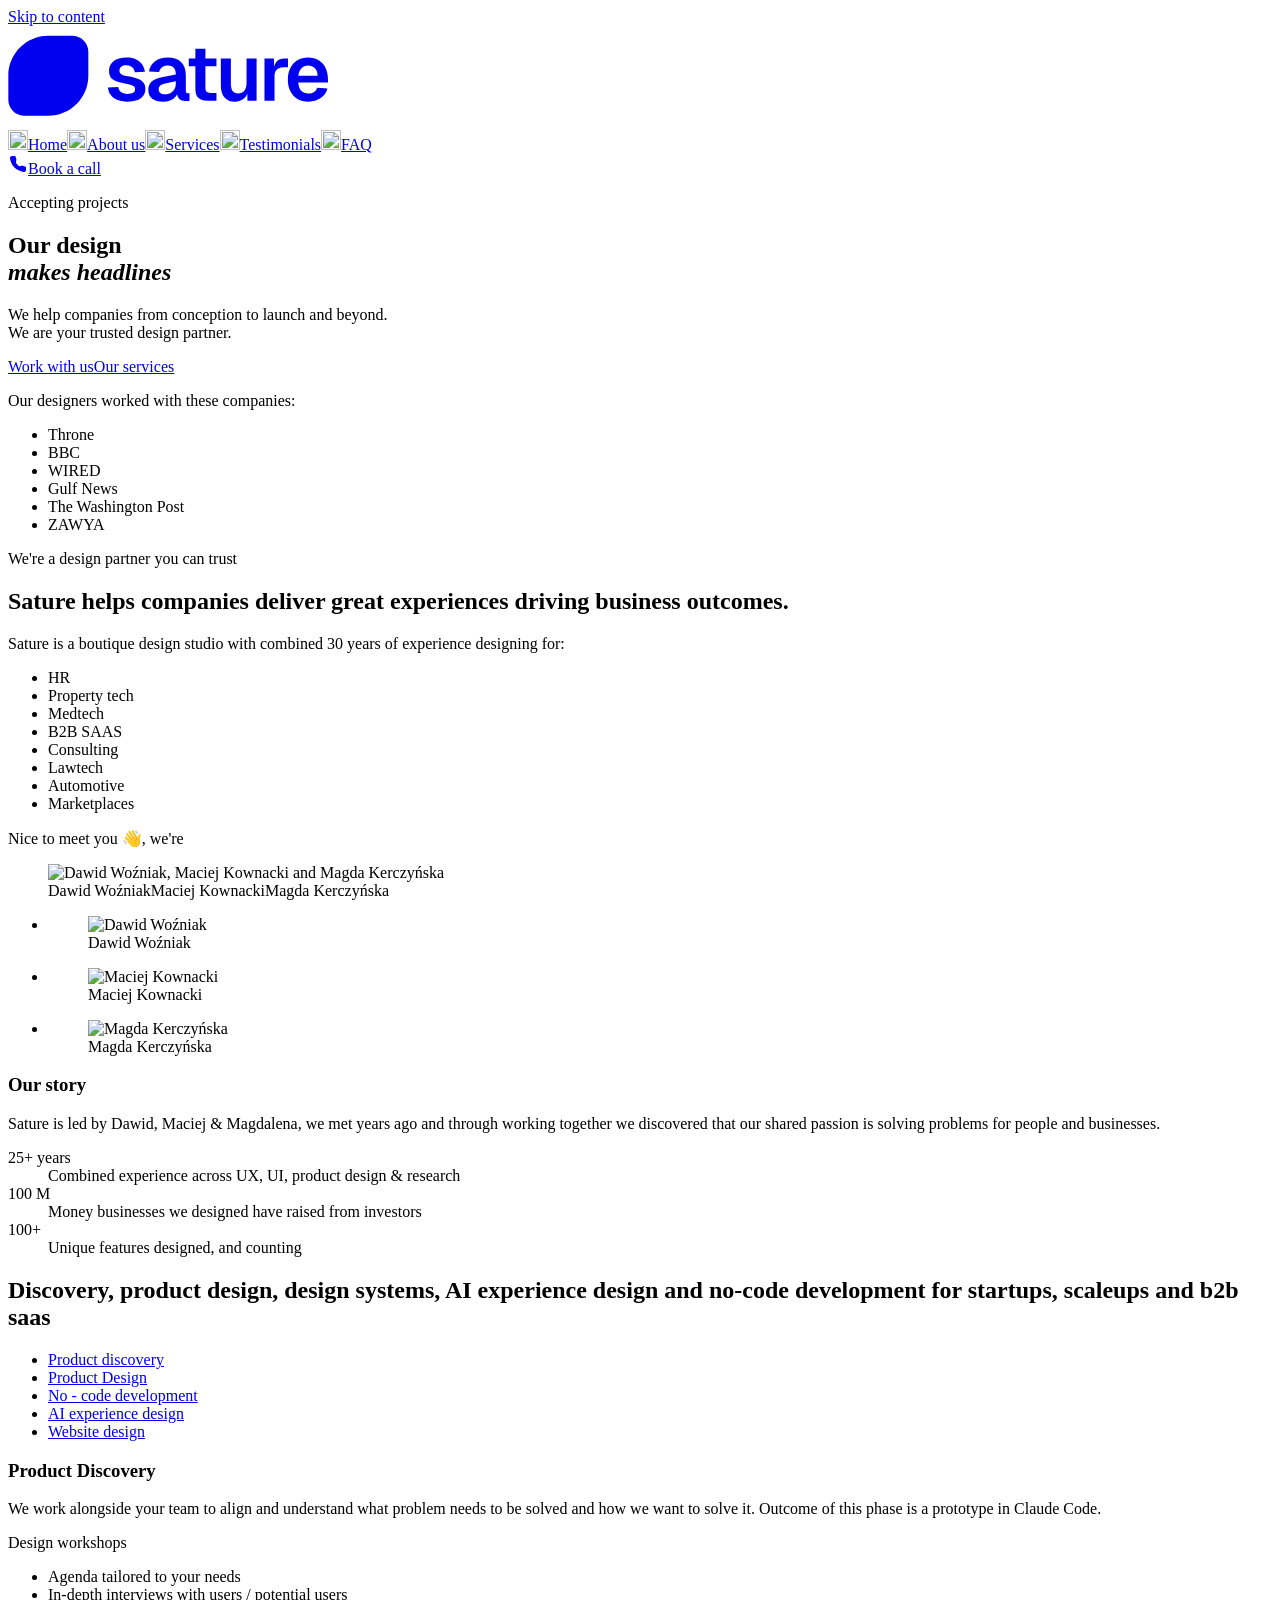
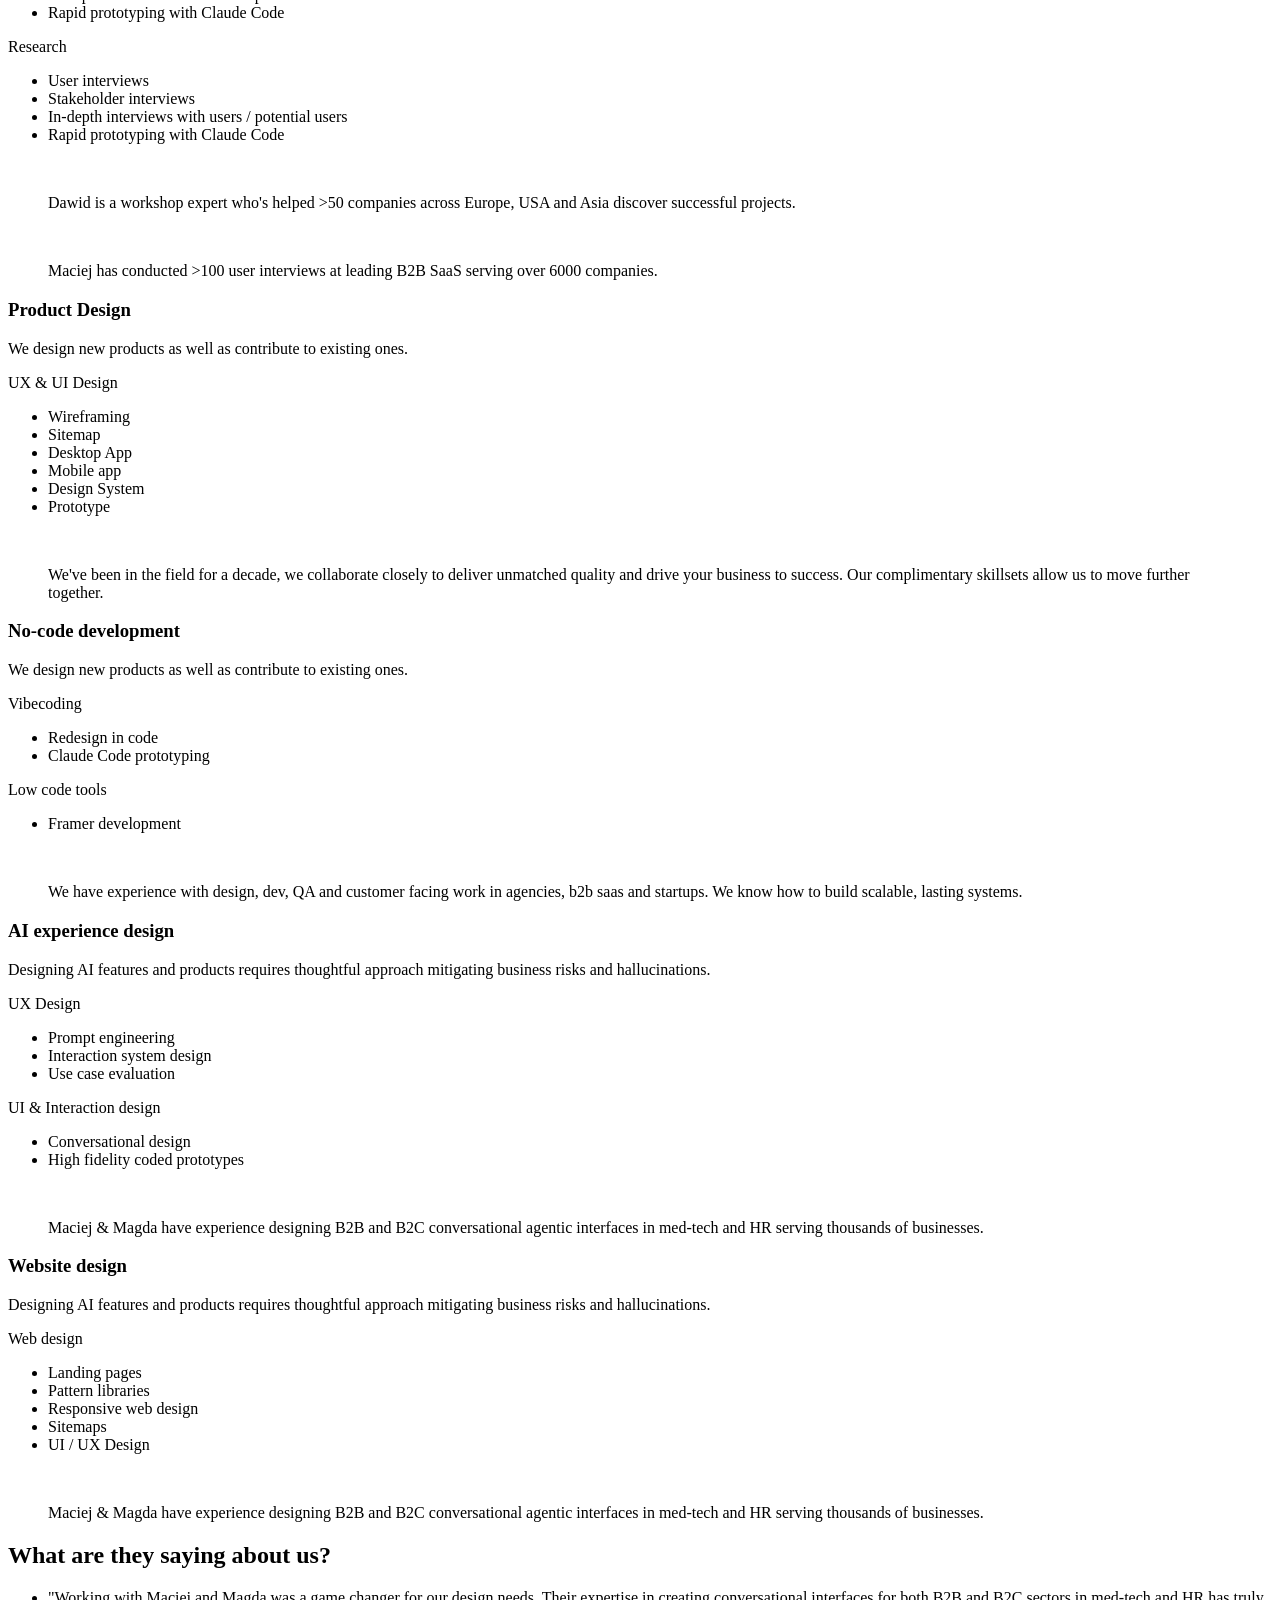
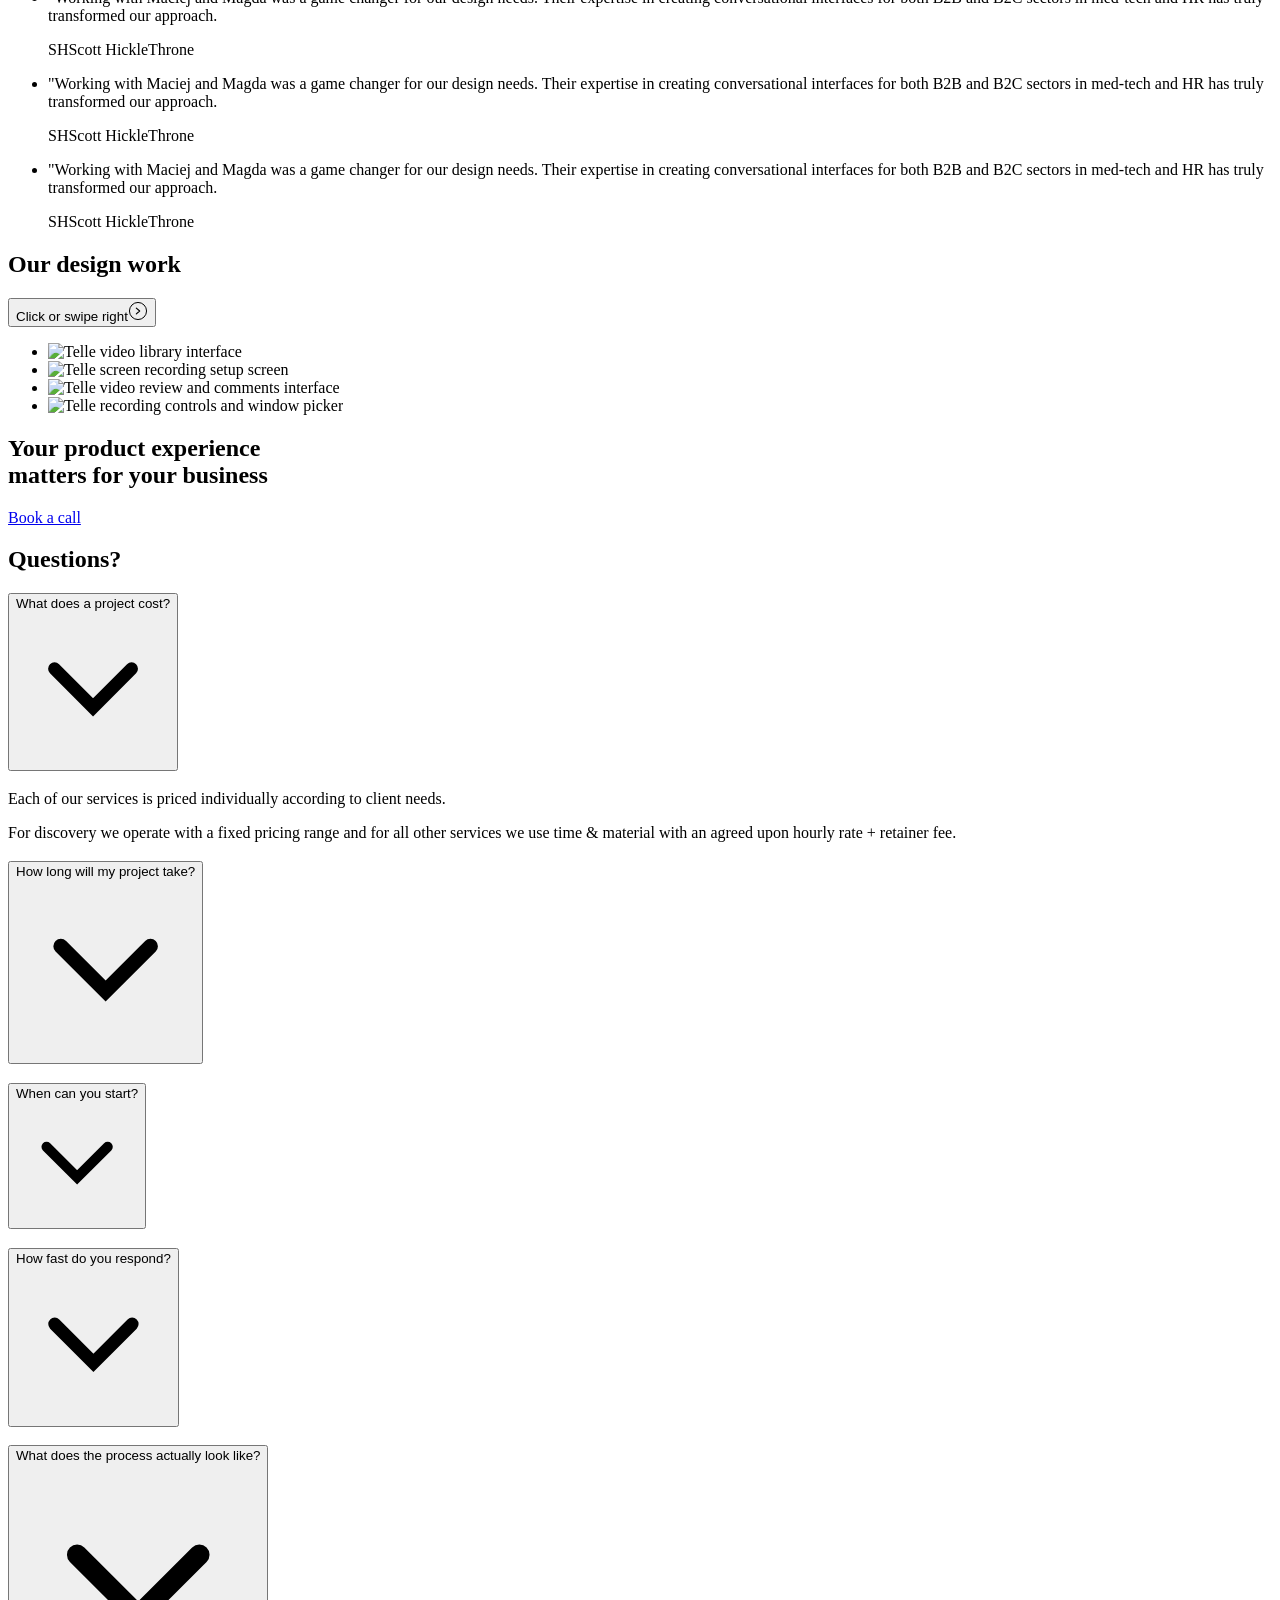
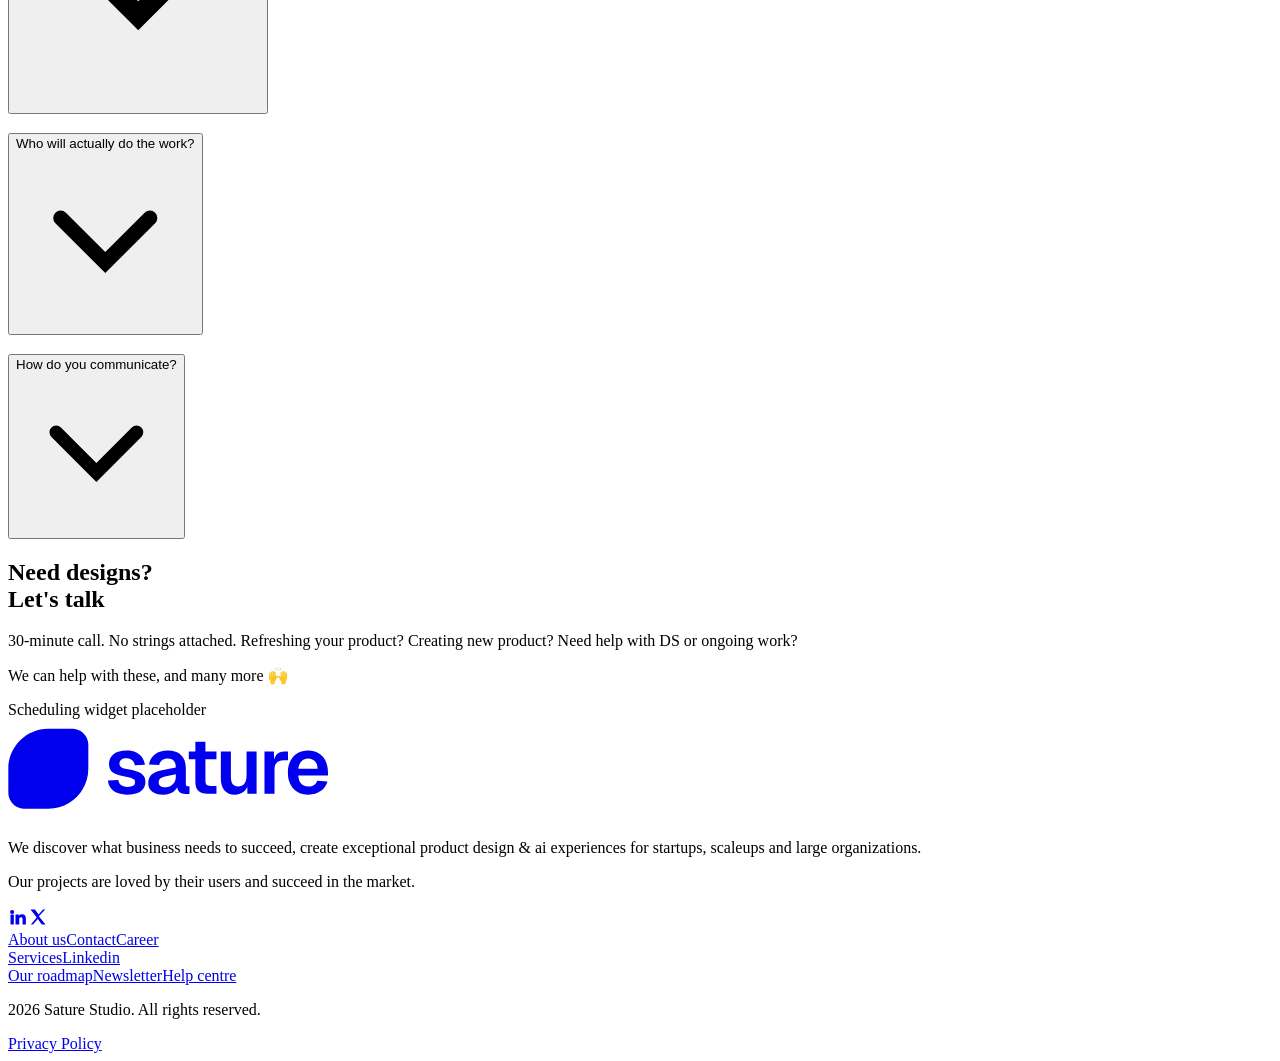
==== commit 501eb45e: "Preview build of the Astro landing Built from dawidw/sature-site feature/new-version @ 8c92aa2 with " ====
--- a/index.html
+++ b/index.html
@@ -1 +1 @@
-<!DOCTYPE html><html lang="en"><head><meta charset="UTF-8"><meta name="viewport" content="width=device-width, initial-scale=1.0"><title>Sature — Product design studio for startups, scaleups &amp; B2B SaaS</title><meta name="description" content="Sature is a boutique design studio helping startups, scaleups and B2B SaaS companies deliver great experiences that drive business outcomes."><meta name="theme-color" content="#0a0a0a"><link rel="icon" href="data:image/svg+xml,<svg xmlns=%22http://www.w3.org/2000/svg%22 viewBox=%220 0 32 32%22><rect width=%2232%22 height=%2232%22 rx=%228%22 fill=%22%230a0a0a%22/><circle cx=%2216%22 cy=%2216%22 r=%227%22 fill=%22%23ff5a2c%22/></svg>"><link rel="preconnect" href="https://fonts.googleapis.com"><link rel="preconnect" href="https://fonts.gstatic.com" crossorigin><link href="https://fonts.googleapis.com/css2?family=Geist:wght@400;500;600;700&family=Lora:ital,wght@0,500;0,600;0,700;1,500;1,600;1,700&display=swap" rel="stylesheet"><link rel="stylesheet" href="/sature-preview/_astro/global.2Ttwfweh.css"></head><body><a class="skip-link" href="#main">Skip to content</a><header class="site-header"><div class="wrap header-inner"><a class="brand" href="#top" aria-label="Sature home"><svg class="brand-logo" width="320" height="100" viewBox="0 0 320 100" fill="none" aria-hidden="true" xmlns="http://www.w3.org/2000/svg"><path d="M118.737 31.5947C122.5 31.5947 125.663 32.2266 128.224 33.4902C130.785 34.7013 132.771 36.3861 134.183 38.5449C135.646 40.6511 136.561 43.0735 136.927 45.8115L126.812 46.2861C126.551 44.8644 126.081 43.6264 125.401 42.5732C124.722 41.5203 123.807 40.7306 122.657 40.2041C121.507 39.625 120.149 39.335 118.581 39.335C116.229 39.335 114.452 39.8092 113.25 40.7568C112.048 41.7046 111.446 42.9683 111.446 44.5479C111.446 45.6536 111.708 46.5753 112.23 47.3125C112.805 48.0497 113.72 48.655 114.975 49.1289C116.229 49.5501 117.902 49.9449 119.992 50.3135C124.382 50.998 127.832 51.8933 130.341 52.999C132.902 54.0521 134.705 55.4216 135.75 57.1064C136.848 58.7388 137.396 60.7135 137.396 63.0303C137.396 65.7157 136.639 68.0067 135.123 69.9023C133.66 71.7977 131.569 73.2457 128.852 74.2461C126.186 75.1939 123.05 75.668 119.443 75.668C115.314 75.668 111.838 75.0627 109.016 73.8516C106.246 72.6405 104.103 70.9548 102.587 68.7959C101.071 66.6372 100.209 64.189 100 61.4512L110.271 60.9766C110.636 63.1881 111.551 64.8993 113.015 66.1104C114.478 67.3214 116.647 67.9277 119.521 67.9277C121.873 67.9277 123.703 67.5585 125.01 66.8213C126.368 66.0315 127.048 64.8206 127.048 63.1885C127.048 62.2407 126.813 61.4502 126.343 60.8184C125.872 60.1865 124.983 59.634 123.677 59.1602C122.37 58.6863 120.436 58.2122 117.875 57.7383C113.589 57.0011 110.218 56.1058 107.762 55.0527C105.305 53.947 103.554 52.5777 102.509 50.9453C101.516 49.3131 101.02 47.2862 101.02 44.8643C101.02 40.915 102.509 37.7288 105.488 35.3066C108.52 32.832 112.936 31.5948 118.737 31.5947ZM159.718 31.5947C165.676 31.5947 170.172 33.1217 173.203 36.1758C176.287 39.1771 177.828 43.4949 177.828 49.1289V64.4521C177.828 65.5575 178.011 66.3209 178.377 66.7422C178.795 67.1634 179.397 67.374 180.181 67.374H181.514V74.7197C181.2 74.825 180.677 74.9044 179.945 74.957C179.266 75.0097 178.56 75.0361 177.828 75.0361C176.104 75.0361 174.562 74.7726 173.203 74.2461C171.844 73.6669 170.798 72.6923 170.066 71.3232C169.625 70.4651 169.318 69.4246 169.143 68.2021C168.649 69.261 167.965 70.2495 167.088 71.166C165.729 72.5877 164.004 73.6936 161.913 74.4834C159.823 75.2732 157.471 75.668 154.857 75.668C150.467 75.668 146.939 74.6669 144.273 72.666C141.608 70.6124 140.274 67.769 140.274 64.1357C140.274 60.5027 141.399 57.659 143.646 55.6055C145.894 53.5521 149.317 52.0777 153.916 51.1826L167.793 48.418C167.793 45.4169 167.114 43.1794 165.755 41.7051C164.396 40.1781 162.383 39.4141 159.718 39.4141C157.314 39.4141 155.406 39.9932 153.995 41.1514C152.636 42.2571 151.696 43.8636 151.173 45.9697L140.98 45.4961C141.817 41.0203 143.855 37.5971 147.096 35.2275C150.336 32.8055 154.544 31.5948 159.718 31.5947ZM300.166 31.5947C304.138 31.5947 307.614 32.4901 310.593 34.2803C313.624 36.0705 315.95 38.6506 317.57 42.0205C319.191 45.3905 320.001 49.4455 320.001 54.1846V56.4746H290.287C290.496 60.1604 291.49 62.9511 293.267 64.8467C295.096 66.6896 297.5 67.6113 300.479 67.6113C302.727 67.6113 304.582 67.1108 306.046 66.1104C307.562 65.0573 308.607 63.6095 309.182 61.7666L319.452 62.3984C318.302 66.5055 316.029 69.7438 312.632 72.1133C309.287 74.4828 305.21 75.6679 300.401 75.668C296.22 75.668 292.588 74.7726 289.504 72.9824C286.42 71.1395 284.042 68.5594 282.369 65.2422C280.697 61.9249 279.86 58.054 279.86 53.6309C279.86 49.2079 280.697 45.3642 282.369 42.0996C284.042 38.7824 286.393 36.2023 289.425 34.3594C292.509 32.5164 296.089 31.5947 300.166 31.5947ZM222.878 57.1846C222.878 60.7125 223.453 63.3199 224.603 65.0049C225.805 66.6369 227.608 67.4531 230.012 67.4531C232.73 67.4531 234.821 66.5579 236.284 64.7676C237.8 62.9246 238.558 60.2653 238.558 56.79V32.542H248.593V74.7197H239.42L239.279 67.8125C238.488 69.7571 237.388 71.3496 235.971 72.5869C233.619 74.6405 230.508 75.667 226.641 75.667C222.407 75.667 219.036 74.272 216.527 71.4814C214.071 68.6381 212.843 64.715 212.843 59.7129V32.542H222.878V57.1846ZM197.411 32.542H208.466V40.3613H197.411V61.6875C197.411 63.6353 197.829 65.0041 198.665 65.7939C199.501 66.5311 200.808 66.9003 202.585 66.9004H208.466V74.7197H199.527C195.346 74.7197 192.262 73.7451 190.276 71.7969C188.343 69.8486 187.376 66.7944 187.376 62.6348V40.3613H180.79V32.542H187.376V22.6689H197.411V32.542ZM266.165 40.6309C266.833 38.3169 267.762 36.5422 268.952 35.3066C270.729 33.4637 273.134 32.542 276.165 32.542H280.007V41.2305H276.087C273.944 41.2305 272.167 41.546 270.756 42.1777C269.345 42.8096 268.273 43.8106 267.541 45.1797C266.862 46.4961 266.521 48.2338 266.521 50.3926V74.7197H256.486V32.542H265.895L266.165 40.6309ZM156.974 57.502C154.727 57.9758 153.106 58.6861 152.113 59.6338C151.172 60.5289 150.702 61.7141 150.702 63.1885C150.702 64.8208 151.225 66.0844 152.271 66.9795C153.368 67.8745 154.91 68.3222 156.896 68.3223C159.143 68.3223 161.077 67.8746 162.697 66.9795C164.318 66.0843 165.572 64.8473 166.461 63.2676C167.349 61.6879 167.793 59.8181 167.793 57.6592V55.29L156.974 57.502ZM300.166 39.5723C297.5 39.5723 295.279 40.4411 293.502 42.1787C291.777 43.9163 290.705 46.4172 290.287 49.6816H309.652C309.443 46.2594 308.477 43.7319 306.752 42.0996C305.027 40.4146 302.832 39.5723 300.166 39.5723Z" fill="currentColor"></path><path d="M63.3569 9.66895C64.2632 9.66895 64.7171 9.66914 65.1001 9.6875C73.3337 10.0826 79.9198 16.6687 80.3149 24.9023C80.3333 25.2853 80.3335 25.7392 80.3335 26.6455V49.6689C80.3335 71.7602 62.4247 89.6688 40.3335 89.6689H17.3101C16.4038 89.6689 15.9499 89.6687 15.5669 89.6504C7.33328 89.2553 0.747159 82.6692 0.352051 74.4355C0.333694 74.0526 0.333496 73.5987 0.333496 72.6924V49.6689C0.333497 27.5777 18.2423 9.66912 40.3335 9.66895H63.3569Z" fill="currentColor"></path><path class="brand-glyph" d="M40.5 24.416C42.1566 24.4163 43.5 25.7603 43.5 27.417V42.2578L53.9941 31.7637C55.1657 30.5921 57.0657 30.5921 58.2373 31.7637C59.4082 32.9353 59.4087 34.8355 58.2373 36.0068L47.7441 46.5H62.584C64.2404 46.5004 65.5838 47.8436 65.584 49.5C65.5837 51.1564 64.2403 52.4996 62.584 52.5H47.7432L58.2373 62.9941C59.4083 64.1658 59.4087 66.0659 58.2373 67.2373C57.0659 68.4087 55.1658 68.4083 53.9941 67.2373L43.5 56.7432V71.584C43.4996 73.2403 42.1564 74.5837 40.5 74.584C38.8436 74.5838 37.5004 73.2404 37.5 71.584V56.7441L27.0068 67.2373C25.8355 68.4087 23.9353 68.4082 22.7637 67.2373C21.5921 66.0657 21.5921 64.1657 22.7637 62.9941L33.2578 52.5H18.417C16.7603 52.5 15.4163 51.1566 15.416 49.5C15.4162 47.8433 16.7602 46.5 18.417 46.5H33.2568L22.7637 36.0068C21.5921 34.8353 21.5921 32.9352 22.7637 31.7637C23.9352 30.5921 25.8353 30.5921 27.0068 31.7637L37.5 42.2568V27.417C37.5 25.7602 38.8433 24.4162 40.5 24.416Z"></path></svg></a><nav class="main-nav" id="main-nav" aria-label="Primary"><a href="#top" class="is-active"><img src="/assets/img/icons/nav-home.svg" alt="" width="20" height="20">Home</a><a href="#about"><img src="/assets/img/icons/nav-about.svg" alt="" width="20" height="20">About us</a><a href="#services"><img src="/assets/img/icons/nav-services.svg" alt="" width="20" height="20">Services</a><a href="#testimonials"><img src="/assets/img/icons/nav-testimonials.svg" alt="" width="20" height="20">Testimonials</a><a href="#faq"><img src="/assets/img/icons/nav-faq.svg" alt="" width="20" height="20">FAQ</a></nav><div class="header-actions"><a class="btn btn-dark btn-sm" href="#contact" aria-label="Book a call"><svg width="20" height="20" viewBox="0 0 20 20" fill="none" aria-hidden="true"><path fill-rule="evenodd" clip-rule="evenodd" d="M3.96641 2H6.78337C7.01797 2 7.22799 2.14642 7.31057 2.36754L8.40362 5.29419C8.43983 5.39107 8.449 5.49606 8.43015 5.59781L7.88244 8.55628C8.55564 10.1505 9.66758 11.2218 11.5118 12.1828L14.4144 11.6164C14.5174 11.5963 14.624 11.6056 14.7221 11.6433L17.6373 12.7619C17.8557 12.8457 18 13.0566 18 13.2919V16.0026C18 17.2319 16.9244 18.2295 15.6663 17.9538C13.373 17.4513 9.12438 16.1741 6.14889 13.1778C3.29871 10.3077 2.34378 6.34286 2.02231 4.19973C1.8389 2.97688 2.8128 2 3.96641 2Z" fill="currentColor"></path></svg><span>Book a call</span></a></div></div></header><main id="main"><section class="hero-wrap wrap" id="top"><div class="hero"><div class="hero-inner"><p class="eyebrow eyebrow-light badge"><span class="dot" aria-hidden="true"></span>Accepting projects</p><h1 class="hero-title">Our design<br><em>makes headlines</em></h1><p class="hero-sub">We help companies from conception to launch and beyond.<br>We are your trusted design partner.</p><div class="hero-actions"><a class="btn btn-light" href="#contact">Work with us</a><a class="btn btn-outline-light" href="#services">Our services</a></div><div class="hero-logos"><p class="hero-logos-label">Our designers worked with these companies:</p><ul class="logo-row" aria-label="Press and companies Sature has worked with"><li class="logo-throne">Throne</li><li class="logo-bbc"><span>B</span><span>B</span><span>C</span></li><li class="logo-wired">WIRED</li><li class="logo-gulfnews">Gulf News</li><li class="logo-wapo">The Washington Post</li><li class="logo-zawya">ZAWYA</li></ul></div></div></div></section><section class="section" id="about"><div class="wrap"><p class="eyebrow-serif center">We&#39;re a design partner you can trust</p><h2 class="section-title display center">Sature helps companies deliver great experiences driving business outcomes.</h2></div></section><section class="section section-industries"><div class="wrap wrap-gutter-80"><div class="about-grid"><div class="about-copy"><p>Sature is a boutique design studio with combined 30 years of experience designing for:</p><ul class="tag-list" aria-label="Industries"><li>HR</li><li>Property tech</li><li>Medtech</li><li>B2B SAAS</li><li>Consulting</li><li>Lawtech</li><li>Automotive</li><li>Marketplaces</li></ul></div><div class="about-visual" aria-hidden="true"></div></div></div></section><section class="team-wrap wrap"><div class="section-dark"><p class="section-title center on-dark">Nice to meet you <span aria-hidden="true">👋</span>, we&#39;re</p><figure class="founders"><img src="/assets/img/team/founders.webp" alt="Dawid Woźniak, Maciej Kownacki and Magda Kerczyńska" width="1015" height="556" loading="lazy"><figcaption class="founders-names"><span>Dawid Woźniak</span><span>Maciej Kownacki</span><span>Magda Kerczyńska</span></figcaption></figure><ul class="founders-stack"><li><figure><img src="/assets/img/team/founder-dawid.webp" alt="Dawid Woźniak" width="732" height="908" loading="lazy"><figcaption>Dawid Woźniak</figcaption></figure></li><li><figure><img src="/assets/img/team/founder-maciej.webp" alt="Maciej Kownacki" width="732" height="908" loading="lazy"><figcaption>Maciej Kownacki</figcaption></figure></li><li><figure><img src="/assets/img/team/founder-magda.webp" alt="Magda Kerczyńska" width="732" height="908" loading="lazy"><figcaption>Magda Kerczyńska</figcaption></figure></li></ul><div class="story-grid"><div class="story-copy"><h3>Our story</h3><p>Sature is led by Dawid, Maciej &amp; Magdalena, we met years ago and through working together we discovered that our shared passion is solving problems for people and businesses.</p></div><dl class="stats"><div class="stat"><dt>25+ years</dt><dd>Combined experience across UX, UI, product design &amp; research</dd></div><div class="stat"><dt>100 M</dt><dd>Money businesses we designed have raised from investors</dd></div><div class="stat"><dt>100+</dt><dd>Unique features designed, and counting</dd></div></dl></div></div></section><section class="section" id="services"><div class="wrap wrap-gutter-80"><h2 class="section-title display center">Discovery, product design, design systems, AI experience design and no-code development for <span class="muted-text">startups, scaleups and b2b saas</span></h2><div class="services-layout"><nav class="services-nav" aria-label="Services"><ul id="services-nav-list"><li><a href="#svc-discovery" class="is-active">Product discovery</a></li><li><a href="#svc-design">Product Design</a></li><li><a href="#svc-nocode">No - code development</a></li><li><a href="#svc-ai">AI experience design</a></li><li><a href="#svc-website">Website design</a></li></ul></nav><div class="services-content" id="services-content"><article class="service-block" id="svc-discovery"><h3>Product Discovery</h3><p>We work alongside your team to align and understand what problem needs to be solved and how we want to solve it. Outcome of this phase is a prototype in Claude Code.</p><div class="check-group"><p class="check-group-label">Design workshops</p><ul class="check-list"><li>Agenda tailored to your needs</li><li>In-depth interviews with users / potential users</li><li>Rapid prototyping with Claude Code</li></ul></div><div class="check-group"><p class="check-group-label">Research</p><ul class="check-list"><li>User interviews</li><li>Stakeholder interviews</li><li>In-depth interviews with users / potential users</li><li>Rapid prototyping with Claude Code</li></ul></div><blockquote class="mini-quote"><span class="mini-avatars" aria-hidden="true"><img src="/assets/img/team/david.webp" alt=""></span><p>Dawid is a workshop expert who&#39;s helped &gt;50 companies across Europe, USA and Asia discover successful projects.</p></blockquote><blockquote class="mini-quote"><span class="mini-avatars" aria-hidden="true"><img src="/assets/img/team/maciej.webp" alt=""></span><p>Maciej has conducted &gt;100 user interviews at leading B2B SaaS serving over 6000 companies.</p></blockquote></article><article class="service-block" id="svc-design"><h3>Product Design</h3><p>We design new products as well as contribute to existing ones.</p><div class="check-group"><p class="check-group-label">UX &amp; UI Design</p><ul class="check-list"><li>Wireframing</li><li>Sitemap</li><li>Desktop App</li><li>Mobile app</li><li>Design System</li><li>Prototype</li></ul></div><blockquote class="mini-quote"><span class="mini-avatars" aria-hidden="true"><img src="/assets/img/team/david.webp" alt=""><img src="/assets/img/team/maciej.webp" alt=""><img src="/assets/img/team/magdalena.webp" alt=""></span><p>We&#39;ve been in the field for a decade, we collaborate closely to deliver unmatched quality and drive your business to success. Our complimentary skillsets allow us to move further together.</p></blockquote></article><article class="service-block" id="svc-nocode"><h3>No-code development</h3><p>We design new products as well as contribute to existing ones.</p><div class="check-group"><p class="check-group-label">Vibecoding</p><ul class="check-list"><li>Redesign in code</li><li>Claude Code prototyping</li></ul></div><div class="check-group"><p class="check-group-label">Low code tools</p><ul class="check-list"><li>Framer development</li></ul></div><blockquote class="mini-quote"><span class="mini-avatars" aria-hidden="true"><img src="/assets/img/team/david.webp" alt=""><img src="/assets/img/team/maciej.webp" alt=""><img src="/assets/img/team/magdalena.webp" alt=""></span><p>We have experience with design, dev, QA and customer facing work in agencies, b2b saas and startups. We know how to build scalable, lasting systems.</p></blockquote></article><article class="service-block" id="svc-ai"><h3>AI experience design</h3><p>Designing AI features and products requires thoughtful approach mitigating business risks and hallucinations.</p><div class="check-group"><p class="check-group-label">UX Design</p><ul class="check-list"><li>Prompt engineering</li><li>Interaction system design</li><li>Use case evaluation</li></ul></div><div class="check-group"><p class="check-group-label">UI &amp; Interaction design</p><ul class="check-list"><li>Conversational design</li><li>High fidelity coded prototypes</li></ul></div><blockquote class="mini-quote"><span class="mini-avatars" aria-hidden="true"><img src="/assets/img/team/maciej.webp" alt=""><img src="/assets/img/team/magdalena.webp" alt=""></span><p>Maciej &amp; Magda have experience designing B2B and B2C conversational agentic interfaces in med-tech and HR serving thousands of businesses.</p></blockquote></article><article class="service-block" id="svc-website"><h3>Website design</h3><p>Designing AI features and products requires thoughtful approach mitigating business risks and hallucinations.</p><div class="check-group"><p class="check-group-label">Web design</p><ul class="check-list"><li>Landing pages</li><li>Pattern libraries</li><li>Responsive web design</li><li>Sitemaps</li><li>UI / UX Design</li></ul></div><blockquote class="mini-quote"><span class="mini-avatars" aria-hidden="true"><img src="/assets/img/team/maciej.webp" alt=""><img src="/assets/img/team/magdalena.webp" alt=""></span><p>Maciej &amp; Magda have experience designing B2B and B2C conversational agentic interfaces in med-tech and HR serving thousands of businesses.</p></blockquote></article></div></div></div></section><section class="section" id="testimonials"><div class="wrap wrap-bleed"><div class="testimonials-panel"><h2 class="section-title center">What are they saying about us?</h2><ul class="testimonial-grid"><li class="testimonial-card"><p>&quot;Working with Maciej and Magda was a game changer for our design needs. Their expertise in creating conversational interfaces for both B2B and B2C sectors in med-tech and HR has truly transformed our approach.</p><div class="testimonial-attr"><span class="avatar avatar-sm avatar-a" aria-hidden="true">SH</span><span class="attr-name">Scott Hickle</span><span class="attr-company logo-throne">Throne</span></div></li><li class="testimonial-card"><p>&quot;Working with Maciej and Magda was a game changer for our design needs. Their expertise in creating conversational interfaces for both B2B and B2C sectors in med-tech and HR has truly transformed our approach.</p><div class="testimonial-attr"><span class="avatar avatar-sm avatar-a" aria-hidden="true">SH</span><span class="attr-name">Scott Hickle</span><span class="attr-company logo-throne">Throne</span></div></li><li class="testimonial-card"><p>&quot;Working with Maciej and Magda was a game changer for our design needs. Their expertise in creating conversational interfaces for both B2B and B2C sectors in med-tech and HR has truly transformed our approach.</p><div class="testimonial-attr"><span class="avatar avatar-sm avatar-a" aria-hidden="true">SH</span><span class="attr-name">Scott Hickle</span><span class="attr-company logo-throne">Throne</span></div></li></ul></div></div></section><section class="section" id="work"><div class="wrap wrap-gutter-80"><div class="work-header"><h2 class="section-title">Our design work</h2><button class="carousel-hint" id="work-next" type="button" aria-label="Show next work example"><span>Click or swipe right</span><svg width="20" height="20" viewBox="0 0 24 24" fill="none" aria-hidden="true"><circle cx="12" cy="12" r="10.25" stroke="currentColor" stroke-width="1.2"></circle><path d="M10 8.5L14 12L10 15.5" stroke="currentColor" stroke-width="1.4" stroke-linecap="round" stroke-linejoin="round"></path></svg></button></div></div><div class="work-carousel-viewport"><ul class="work-carousel" id="work-carousel"><li class="work-card"><img src="/assets/img/work/work1.webp" alt="Telle video library interface" loading="lazy"></li><li class="work-card"><img src="/assets/img/work/work2.webp" alt="Telle screen recording setup screen" loading="lazy"></li><li class="work-card"><img src="/assets/img/work/work3.webp" alt="Telle video review and comments interface" loading="lazy"></li><li class="work-card"><img src="/assets/img/work/work4.webp" alt="Telle recording controls and window picker" loading="lazy"></li></ul></div></section><section class="cta-wrap wrap"><div class="cta-band"><div class="cta-inner"><h2>Your product experience<br>matters for <strong>your business</strong></h2><a class="btn btn-light" href="#contact">Book a call</a></div></div></section><section class="section" id="faq"><div class="wrap wrap-narrow"><h2 class="section-title center">Questions?</h2><div class="accordion" id="accordion"><div class="accordion-item"><h3><button class="accordion-trigger" aria-expanded="true" aria-controls="faq-1">What does a project cost?<span class="chev-wrap"><svg class="chev" viewBox="0 0 24 24" aria-hidden="true"><path d="M6 9l6 6 6-6" stroke="currentColor" stroke-width="2" fill="none" stroke-linecap="round"></path></svg></span></button></h3><div class="accordion-panel" id="faq-1"><p>Each of our services is priced individually according to client needs.</p><p>For discovery we operate with a fixed pricing range and for all other services we use time &amp; material with an agreed upon hourly rate + retainer fee.</p></div></div><div class="accordion-item"><h3><button class="accordion-trigger" aria-expanded="false" aria-controls="faq-2">How long will my project take?<span class="chev-wrap"><svg class="chev" viewBox="0 0 24 24" aria-hidden="true"><path d="M6 9l6 6 6-6" stroke="currentColor" stroke-width="2" fill="none" stroke-linecap="round"></path></svg></span></button></h3><div class="accordion-panel" id="faq-2" hidden><p>It depends on scope — a focused discovery sprint can wrap in two weeks, while a full product design engagement typically runs six to twelve weeks.</p></div></div><div class="accordion-item"><h3><button class="accordion-trigger" aria-expanded="false" aria-controls="faq-3">When can you start?<span class="chev-wrap"><svg class="chev" viewBox="0 0 24 24" aria-hidden="true"><path d="M6 9l6 6 6-6" stroke="currentColor" stroke-width="2" fill="none" stroke-linecap="round"></path></svg></span></button></h3><div class="accordion-panel" id="faq-3" hidden><p>Most engagements kick off within one to two weeks of signing. For urgent scopes we can often start sooner — ask us on the call.</p></div></div><div class="accordion-item"><h3><button class="accordion-trigger" aria-expanded="false" aria-controls="faq-4">How fast do you respond?<span class="chev-wrap"><svg class="chev" viewBox="0 0 24 24" aria-hidden="true"><path d="M6 9l6 6 6-6" stroke="currentColor" stroke-width="2" fill="none" stroke-linecap="round"></path></svg></span></button></h3><div class="accordion-panel" id="faq-4" hidden><p>We reply to new inquiries within one business day, and stay just as responsive throughout the engagement.</p></div></div><div class="accordion-item"><h3><button class="accordion-trigger" aria-expanded="false" aria-controls="faq-5">What does the process actually look like?<span class="chev-wrap"><svg class="chev" viewBox="0 0 24 24" aria-hidden="true"><path d="M6 9l6 6 6-6" stroke="currentColor" stroke-width="2" fill="none" stroke-linecap="round"></path></svg></span></button></h3><div class="accordion-panel" id="faq-5" hidden><p>We start with a short discovery call, scope the engagement together, then work in focused sprints with regular check-ins until we hand off a finished, documented deliverable.</p></div></div><div class="accordion-item"><h3><button class="accordion-trigger" aria-expanded="false" aria-controls="faq-6">Who will actually do the work?<span class="chev-wrap"><svg class="chev" viewBox="0 0 24 24" aria-hidden="true"><path d="M6 9l6 6 6-6" stroke="currentColor" stroke-width="2" fill="none" stroke-linecap="round"></path></svg></span></button></h3><div class="accordion-panel" id="faq-6" hidden><p>Dawid, Maciej and Magdalena work directly on every engagement — no account managers, no handoffs to a team you haven&#39;t met.</p></div></div><div class="accordion-item"><h3><button class="accordion-trigger" aria-expanded="false" aria-controls="faq-7">How do you communicate?<span class="chev-wrap"><svg class="chev" viewBox="0 0 24 24" aria-hidden="true"><path d="M6 9l6 6 6-6" stroke="currentColor" stroke-width="2" fill="none" stroke-linecap="round"></path></svg></span></button></h3><div class="accordion-panel" id="faq-7" hidden><p>Mostly async over Slack or email, with a weekly call to review progress — whatever fits your team&#39;s existing workflow.</p></div></div></div></div></section><section class="section" id="contact"><div class="wrap contact-grid"><div class="contact-copy"><h2 class="section-title">Need designs?<br>Let&#39;s talk</h2><p>30-minute call. No strings attached. Refreshing your product? Creating new product? Need help with DS or ongoing work?</p><p class="contact-note">We can help with these, and many more <span aria-hidden="true">🙌</span></p></div><div class="contact-visual" aria-hidden="true"><div class="contact-placeholder"><span>Scheduling widget placeholder</span></div></div></div></section></main><footer class="footer-wrap wrap"><div class="site-footer footer-inner"><div class="footer-top"><div class="footer-brand"><a class="brand" href="#top" aria-label="Sature home"><svg class="brand-logo" width="320" height="100" viewBox="0 0 320 100" fill="none" aria-hidden="true" xmlns="http://www.w3.org/2000/svg"><path d="M118.737 31.5947C122.5 31.5947 125.663 32.2266 128.224 33.4902C130.785 34.7013 132.771 36.3861 134.183 38.5449C135.646 40.6511 136.561 43.0735 136.927 45.8115L126.812 46.2861C126.551 44.8644 126.081 43.6264 125.401 42.5732C124.722 41.5203 123.807 40.7306 122.657 40.2041C121.507 39.625 120.149 39.335 118.581 39.335C116.229 39.335 114.452 39.8092 113.25 40.7568C112.048 41.7046 111.446 42.9683 111.446 44.5479C111.446 45.6536 111.708 46.5753 112.23 47.3125C112.805 48.0497 113.72 48.655 114.975 49.1289C116.229 49.5501 117.902 49.9449 119.992 50.3135C124.382 50.998 127.832 51.8933 130.341 52.999C132.902 54.0521 134.705 55.4216 135.75 57.1064C136.848 58.7388 137.396 60.7135 137.396 63.0303C137.396 65.7157 136.639 68.0067 135.123 69.9023C133.66 71.7977 131.569 73.2457 128.852 74.2461C126.186 75.1939 123.05 75.668 119.443 75.668C115.314 75.668 111.838 75.0627 109.016 73.8516C106.246 72.6405 104.103 70.9548 102.587 68.7959C101.071 66.6372 100.209 64.189 100 61.4512L110.271 60.9766C110.636 63.1881 111.551 64.8993 113.015 66.1104C114.478 67.3214 116.647 67.9277 119.521 67.9277C121.873 67.9277 123.703 67.5585 125.01 66.8213C126.368 66.0315 127.048 64.8206 127.048 63.1885C127.048 62.2407 126.813 61.4502 126.343 60.8184C125.872 60.1865 124.983 59.634 123.677 59.1602C122.37 58.6863 120.436 58.2122 117.875 57.7383C113.589 57.0011 110.218 56.1058 107.762 55.0527C105.305 53.947 103.554 52.5777 102.509 50.9453C101.516 49.3131 101.02 47.2862 101.02 44.8643C101.02 40.915 102.509 37.7288 105.488 35.3066C108.52 32.832 112.936 31.5948 118.737 31.5947ZM159.718 31.5947C165.676 31.5947 170.172 33.1217 173.203 36.1758C176.287 39.1771 177.828 43.4949 177.828 49.1289V64.4521C177.828 65.5575 178.011 66.3209 178.377 66.7422C178.795 67.1634 179.397 67.374 180.181 67.374H181.514V74.7197C181.2 74.825 180.677 74.9044 179.945 74.957C179.266 75.0097 178.56 75.0361 177.828 75.0361C176.104 75.0361 174.562 74.7726 173.203 74.2461C171.844 73.6669 170.798 72.6923 170.066 71.3232C169.625 70.4651 169.318 69.4246 169.143 68.2021C168.649 69.261 167.965 70.2495 167.088 71.166C165.729 72.5877 164.004 73.6936 161.913 74.4834C159.823 75.2732 157.471 75.668 154.857 75.668C150.467 75.668 146.939 74.6669 144.273 72.666C141.608 70.6124 140.274 67.769 140.274 64.1357C140.274 60.5027 141.399 57.659 143.646 55.6055C145.894 53.5521 149.317 52.0777 153.916 51.1826L167.793 48.418C167.793 45.4169 167.114 43.1794 165.755 41.7051C164.396 40.1781 162.383 39.4141 159.718 39.4141C157.314 39.4141 155.406 39.9932 153.995 41.1514C152.636 42.2571 151.696 43.8636 151.173 45.9697L140.98 45.4961C141.817 41.0203 143.855 37.5971 147.096 35.2275C150.336 32.8055 154.544 31.5948 159.718 31.5947ZM300.166 31.5947C304.138 31.5947 307.614 32.4901 310.593 34.2803C313.624 36.0705 315.95 38.6506 317.57 42.0205C319.191 45.3905 320.001 49.4455 320.001 54.1846V56.4746H290.287C290.496 60.1604 291.49 62.9511 293.267 64.8467C295.096 66.6896 297.5 67.6113 300.479 67.6113C302.727 67.6113 304.582 67.1108 306.046 66.1104C307.562 65.0573 308.607 63.6095 309.182 61.7666L319.452 62.3984C318.302 66.5055 316.029 69.7438 312.632 72.1133C309.287 74.4828 305.21 75.6679 300.401 75.668C296.22 75.668 292.588 74.7726 289.504 72.9824C286.42 71.1395 284.042 68.5594 282.369 65.2422C280.697 61.9249 279.86 58.054 279.86 53.6309C279.86 49.2079 280.697 45.3642 282.369 42.0996C284.042 38.7824 286.393 36.2023 289.425 34.3594C292.509 32.5164 296.089 31.5947 300.166 31.5947ZM222.878 57.1846C222.878 60.7125 223.453 63.3199 224.603 65.0049C225.805 66.6369 227.608 67.4531 230.012 67.4531C232.73 67.4531 234.821 66.5579 236.284 64.7676C237.8 62.9246 238.558 60.2653 238.558 56.79V32.542H248.593V74.7197H239.42L239.279 67.8125C238.488 69.7571 237.388 71.3496 235.971 72.5869C233.619 74.6405 230.508 75.667 226.641 75.667C222.407 75.667 219.036 74.272 216.527 71.4814C214.071 68.6381 212.843 64.715 212.843 59.7129V32.542H222.878V57.1846ZM197.411 32.542H208.466V40.3613H197.411V61.6875C197.411 63.6353 197.829 65.0041 198.665 65.7939C199.501 66.5311 200.808 66.9003 202.585 66.9004H208.466V74.7197H199.527C195.346 74.7197 192.262 73.7451 190.276 71.7969C188.343 69.8486 187.376 66.7944 187.376 62.6348V40.3613H180.79V32.542H187.376V22.6689H197.411V32.542ZM266.165 40.6309C266.833 38.3169 267.762 36.5422 268.952 35.3066C270.729 33.4637 273.134 32.542 276.165 32.542H280.007V41.2305H276.087C273.944 41.2305 272.167 41.546 270.756 42.1777C269.345 42.8096 268.273 43.8106 267.541 45.1797C266.862 46.4961 266.521 48.2338 266.521 50.3926V74.7197H256.486V32.542H265.895L266.165 40.6309ZM156.974 57.502C154.727 57.9758 153.106 58.6861 152.113 59.6338C151.172 60.5289 150.702 61.7141 150.702 63.1885C150.702 64.8208 151.225 66.0844 152.271 66.9795C153.368 67.8745 154.91 68.3222 156.896 68.3223C159.143 68.3223 161.077 67.8746 162.697 66.9795C164.318 66.0843 165.572 64.8473 166.461 63.2676C167.349 61.6879 167.793 59.8181 167.793 57.6592V55.29L156.974 57.502ZM300.166 39.5723C297.5 39.5723 295.279 40.4411 293.502 42.1787C291.777 43.9163 290.705 46.4172 290.287 49.6816H309.652C309.443 46.2594 308.477 43.7319 306.752 42.0996C305.027 40.4146 302.832 39.5723 300.166 39.5723Z" fill="currentColor"></path><path d="M63.3569 9.66895C64.2632 9.66895 64.7171 9.66914 65.1001 9.6875C73.3337 10.0826 79.9198 16.6687 80.3149 24.9023C80.3333 25.2853 80.3335 25.7392 80.3335 26.6455V49.6689C80.3335 71.7602 62.4247 89.6688 40.3335 89.6689H17.3101C16.4038 89.6689 15.9499 89.6687 15.5669 89.6504C7.33328 89.2553 0.747159 82.6692 0.352051 74.4355C0.333694 74.0526 0.333496 73.5987 0.333496 72.6924V49.6689C0.333497 27.5777 18.2423 9.66912 40.3335 9.66895H63.3569Z" fill="currentColor"></path><path class="brand-glyph" d="M40.5 24.416C42.1566 24.4163 43.5 25.7603 43.5 27.417V42.2578L53.9941 31.7637C55.1657 30.5921 57.0657 30.5921 58.2373 31.7637C59.4082 32.9353 59.4087 34.8355 58.2373 36.0068L47.7441 46.5H62.584C64.2404 46.5004 65.5838 47.8436 65.584 49.5C65.5837 51.1564 64.2403 52.4996 62.584 52.5H47.7432L58.2373 62.9941C59.4083 64.1658 59.4087 66.0659 58.2373 67.2373C57.0659 68.4087 55.1658 68.4083 53.9941 67.2373L43.5 56.7432V71.584C43.4996 73.2403 42.1564 74.5837 40.5 74.584C38.8436 74.5838 37.5004 73.2404 37.5 71.584V56.7441L27.0068 67.2373C25.8355 68.4087 23.9353 68.4082 22.7637 67.2373C21.5921 66.0657 21.5921 64.1657 22.7637 62.9941L33.2578 52.5H18.417C16.7603 52.5 15.4163 51.1566 15.416 49.5C15.4162 47.8433 16.7602 46.5 18.417 46.5H33.2568L22.7637 36.0068C21.5921 34.8353 21.5921 32.9352 22.7637 31.7637C23.9352 30.5921 25.8353 30.5921 27.0068 31.7637L37.5 42.2568V27.417C37.5 25.7602 38.8433 24.4162 40.5 24.416Z"></path></svg></a><p>We discover what business needs to succeed, create exceptional product design &amp; ai experiences for startups, scaleups and large organizations.</p><p>Our projects are loved by their users and succeed in the market.</p><div class="social-links"><a href="#" aria-label="Sature on LinkedIn"><svg width="20" height="20" viewBox="0 0 24 24" fill="none" aria-hidden="true"><path d="M4.98 3.5a2.5 2.5 0 11-.02 5 2.5 2.5 0 01.02-5zM3 8.98h4v12.02H3V8.98zM9 8.98h3.83v1.64h.05c.53-1 1.84-2.06 3.79-2.06 4.05 0 4.8 2.67 4.8 6.14v6.3h-4v-5.59c0-1.33-.02-3.04-1.85-3.04-1.86 0-2.14 1.45-2.14 2.94v5.69H9V8.98z" fill="currentColor"></path></svg></a><a href="#" aria-label="Sature on X"><svg width="20" height="20" viewBox="0 0 24 24" fill="none" aria-hidden="true"><path d="M3 3l7.5 9.5L3.4 21H6l5.8-6.6L16.5 21H21l-7.9-9.9L20.6 3H18l-5.3 6.1L8.4 3H3z" fill="currentColor"></path></svg></a></div></div><nav class="footer-nav" aria-label="Footer"><div class="footer-col"><a href="#about">About us</a><a href="#contact">Contact</a><a href="#contact">Career</a></div><div class="footer-col"><a href="#services">Services</a><a href="#">Linkedin</a></div><div class="footer-col"><a href="#">Our roadmap</a><a href="#">Newsletter</a><a href="#">Help centre</a></div></nav></div><div class="footer-bottom"><p><span id="year"></span> Sature Studio. All rights reserved.</p><a href="#">Privacy Policy</a></div></div></footer><script type="module">(()=>{let e=document.getElementById(`year`);e&&(e.textContent=new Date().getFullYear()),document.querySelectorAll(`.accordion-trigger`).forEach(e=>{e.addEventListener(`click`,()=>{let t=document.getElementById(e.getAttribute(`aria-controls`)),n=e.getAttribute(`aria-expanded`)===`true`;e.setAttribute(`aria-expanded`,String(!n)),t&&(t.hidden=n)})});function t(e){let t=Array.from(document.querySelectorAll(e)),n=t.map(e=>({link:e,section:document.querySelector(e.getAttribute(`href`))})).filter(e=>e.section).sort((e,t)=>e.section.compareDocumentPosition(t.section)&Node.DOCUMENT_POSITION_FOLLOWING?-1:1);if(!n.length)return;let r=null,i=e=>{e!==r&&(r=e,t.forEach(t=>t.classList.toggle(`is-active`,t===e)))};function a(){let e=window.innerHeight*.4,t=window.innerHeight+Math.ceil(window.scrollY)>=document.documentElement.scrollHeight-2,r=null;if(t)r=n[n.length-1];else for(let t of n)t.section.getBoundingClientRect().top<=e&&(r=t);i((r||n[0]).link)}t.forEach(e=>{e.addEventListener(`click`,()=>i(e))});let o=!1;function s(){o||(o=!0,requestAnimationFrame(()=>{o=!1,a()}))}a(),window.addEventListener(`scroll`,s,{passive:!0}),window.addEventListener(`resize`,s),document.addEventListener(`visibilitychange`,()=>{document.hidden||(o=!1,a())}),document.fonts&&document.fonts.ready.then(a)}t(`#services-nav-list a`),t(`#main-nav a`);let n=document.querySelector(`.work-carousel-viewport`),r=document.getElementById(`work-carousel`),i=document.getElementById(`work-next`);n&&r&&i&&i.addEventListener(`click`,()=>{let e=r.querySelector(`.work-card`);if(!e)return;let t=e.getBoundingClientRect().width+20,i=n.scrollLeft+n.clientWidth>=n.scrollWidth-10;n.scrollTo({left:i?0:n.scrollLeft+t,behavior:`smooth`})})})();</script><script type="module" src="/sature-preview/_astro/BaseLayout.astro_astro_type_script_index_1_lang.CagSoUBO.js"></script><script type="module">(()=>{let e=document.querySelector(`.site-header`);if(!e)return;let t=Array.from(document.querySelectorAll(`.hero, .section-dark, .cta-band, .site-footer`));if(!t.length)return;let n=!1;function r(){let n=e.getBoundingClientRect().height/2,r=t.some(e=>{let t=e.getBoundingClientRect();return t.top<=n&&t.bottom>=n});e.classList.toggle(`is-on-dark`,r)}function i(){n||(n=!0,requestAnimationFrame(()=>{n=!1,r()}))}r(),window.addEventListener(`scroll`,i,{passive:!0}),window.addEventListener(`resize`,i),document.addEventListener(`visibilitychange`,()=>{document.hidden||(n=!1,r())})})();</script><script type="module">(()=>{let e=window.matchMedia(`(prefers-reduced-motion: reduce)`);document.querySelectorAll(`#main-nav, #services-nav-list`).forEach(t=>{let n=document.createElement(`span`);n.className=`nav-pill`,n.setAttribute(`aria-hidden`,`true`),t.prepend(n);let r=!1;function i(){let i=t.querySelector(`a.is-active`);if(!i){n.classList.remove(`is-ready`);return}let{offsetLeft:a,offsetTop:o,offsetWidth:s,offsetHeight:c}=i;if(!(!s||!c)){if(r||(n.style.transition=`none`),n.style.width=`${s}px`,n.style.height=`${c}px`,n.style.transform=`translate(${a}px, ${o}px)`,n.classList.add(`is-ready`),t.scrollWidth>t.clientWidth){let n=t.scrollWidth-t.clientWidth,i=a+s/2-t.clientWidth/2;t.scrollTo({left:Math.max(0,Math.min(i,n)),behavior:r&&!e.matches?`smooth`:`auto`})}r||=(n.offsetWidth,n.style.transition=``,!0)}}new MutationObserver(e=>{e.some(e=>e.target instanceof HTMLAnchorElement)&&i()}).observe(t,{subtree:!0,attributes:!0,attributeFilter:[`class`]}),new ResizeObserver(()=>{r=!1,i()}).observe(t),i(),document.fonts&&document.fonts.ready.then(()=>{r=!1,i()})})})();</script></body></html>+<!DOCTYPE html><html lang="en"><head><meta charset="UTF-8"><meta name="viewport" content="width=device-width, initial-scale=1.0"><title>Sature — Product design studio for startups, scaleups &amp; B2B SaaS</title><meta name="description" content="Sature is a boutique design studio helping startups, scaleups and B2B SaaS companies deliver great experiences that drive business outcomes."><meta name="theme-color" content="#0a0a0a"><link rel="icon" href="data:image/svg+xml,<svg xmlns=%22http://www.w3.org/2000/svg%22 viewBox=%220 0 32 32%22><rect width=%2232%22 height=%2232%22 rx=%228%22 fill=%22%230a0a0a%22/><circle cx=%2216%22 cy=%2216%22 r=%227%22 fill=%22%23ff5a2c%22/></svg>"><link rel="preconnect" href="https://fonts.googleapis.com"><link rel="preconnect" href="https://fonts.gstatic.com" crossorigin><link href="https://fonts.googleapis.com/css2?family=Geist:wght@400;500;600;700&family=Lora:ital,wght@0,500;0,600;0,700;1,500;1,600;1,700&display=swap" rel="stylesheet"><link rel="stylesheet" href="/sature-preview/_astro/global.2Ttwfweh.css"></head><body><a class="skip-link" href="#main">Skip to content</a><header class="site-header"><div class="wrap header-inner"><a class="brand" href="#top" aria-label="Sature home"><svg class="brand-logo" width="320" height="100" viewBox="0 0 320 100" fill="none" aria-hidden="true" xmlns="http://www.w3.org/2000/svg"><path d="M118.737 31.5947C122.5 31.5947 125.663 32.2266 128.224 33.4902C130.785 34.7013 132.771 36.3861 134.183 38.5449C135.646 40.6511 136.561 43.0735 136.927 45.8115L126.812 46.2861C126.551 44.8644 126.081 43.6264 125.401 42.5732C124.722 41.5203 123.807 40.7306 122.657 40.2041C121.507 39.625 120.149 39.335 118.581 39.335C116.229 39.335 114.452 39.8092 113.25 40.7568C112.048 41.7046 111.446 42.9683 111.446 44.5479C111.446 45.6536 111.708 46.5753 112.23 47.3125C112.805 48.0497 113.72 48.655 114.975 49.1289C116.229 49.5501 117.902 49.9449 119.992 50.3135C124.382 50.998 127.832 51.8933 130.341 52.999C132.902 54.0521 134.705 55.4216 135.75 57.1064C136.848 58.7388 137.396 60.7135 137.396 63.0303C137.396 65.7157 136.639 68.0067 135.123 69.9023C133.66 71.7977 131.569 73.2457 128.852 74.2461C126.186 75.1939 123.05 75.668 119.443 75.668C115.314 75.668 111.838 75.0627 109.016 73.8516C106.246 72.6405 104.103 70.9548 102.587 68.7959C101.071 66.6372 100.209 64.189 100 61.4512L110.271 60.9766C110.636 63.1881 111.551 64.8993 113.015 66.1104C114.478 67.3214 116.647 67.9277 119.521 67.9277C121.873 67.9277 123.703 67.5585 125.01 66.8213C126.368 66.0315 127.048 64.8206 127.048 63.1885C127.048 62.2407 126.813 61.4502 126.343 60.8184C125.872 60.1865 124.983 59.634 123.677 59.1602C122.37 58.6863 120.436 58.2122 117.875 57.7383C113.589 57.0011 110.218 56.1058 107.762 55.0527C105.305 53.947 103.554 52.5777 102.509 50.9453C101.516 49.3131 101.02 47.2862 101.02 44.8643C101.02 40.915 102.509 37.7288 105.488 35.3066C108.52 32.832 112.936 31.5948 118.737 31.5947ZM159.718 31.5947C165.676 31.5947 170.172 33.1217 173.203 36.1758C176.287 39.1771 177.828 43.4949 177.828 49.1289V64.4521C177.828 65.5575 178.011 66.3209 178.377 66.7422C178.795 67.1634 179.397 67.374 180.181 67.374H181.514V74.7197C181.2 74.825 180.677 74.9044 179.945 74.957C179.266 75.0097 178.56 75.0361 177.828 75.0361C176.104 75.0361 174.562 74.7726 173.203 74.2461C171.844 73.6669 170.798 72.6923 170.066 71.3232C169.625 70.4651 169.318 69.4246 169.143 68.2021C168.649 69.261 167.965 70.2495 167.088 71.166C165.729 72.5877 164.004 73.6936 161.913 74.4834C159.823 75.2732 157.471 75.668 154.857 75.668C150.467 75.668 146.939 74.6669 144.273 72.666C141.608 70.6124 140.274 67.769 140.274 64.1357C140.274 60.5027 141.399 57.659 143.646 55.6055C145.894 53.5521 149.317 52.0777 153.916 51.1826L167.793 48.418C167.793 45.4169 167.114 43.1794 165.755 41.7051C164.396 40.1781 162.383 39.4141 159.718 39.4141C157.314 39.4141 155.406 39.9932 153.995 41.1514C152.636 42.2571 151.696 43.8636 151.173 45.9697L140.98 45.4961C141.817 41.0203 143.855 37.5971 147.096 35.2275C150.336 32.8055 154.544 31.5948 159.718 31.5947ZM300.166 31.5947C304.138 31.5947 307.614 32.4901 310.593 34.2803C313.624 36.0705 315.95 38.6506 317.57 42.0205C319.191 45.3905 320.001 49.4455 320.001 54.1846V56.4746H290.287C290.496 60.1604 291.49 62.9511 293.267 64.8467C295.096 66.6896 297.5 67.6113 300.479 67.6113C302.727 67.6113 304.582 67.1108 306.046 66.1104C307.562 65.0573 308.607 63.6095 309.182 61.7666L319.452 62.3984C318.302 66.5055 316.029 69.7438 312.632 72.1133C309.287 74.4828 305.21 75.6679 300.401 75.668C296.22 75.668 292.588 74.7726 289.504 72.9824C286.42 71.1395 284.042 68.5594 282.369 65.2422C280.697 61.9249 279.86 58.054 279.86 53.6309C279.86 49.2079 280.697 45.3642 282.369 42.0996C284.042 38.7824 286.393 36.2023 289.425 34.3594C292.509 32.5164 296.089 31.5947 300.166 31.5947ZM222.878 57.1846C222.878 60.7125 223.453 63.3199 224.603 65.0049C225.805 66.6369 227.608 67.4531 230.012 67.4531C232.73 67.4531 234.821 66.5579 236.284 64.7676C237.8 62.9246 238.558 60.2653 238.558 56.79V32.542H248.593V74.7197H239.42L239.279 67.8125C238.488 69.7571 237.388 71.3496 235.971 72.5869C233.619 74.6405 230.508 75.667 226.641 75.667C222.407 75.667 219.036 74.272 216.527 71.4814C214.071 68.6381 212.843 64.715 212.843 59.7129V32.542H222.878V57.1846ZM197.411 32.542H208.466V40.3613H197.411V61.6875C197.411 63.6353 197.829 65.0041 198.665 65.7939C199.501 66.5311 200.808 66.9003 202.585 66.9004H208.466V74.7197H199.527C195.346 74.7197 192.262 73.7451 190.276 71.7969C188.343 69.8486 187.376 66.7944 187.376 62.6348V40.3613H180.79V32.542H187.376V22.6689H197.411V32.542ZM266.165 40.6309C266.833 38.3169 267.762 36.5422 268.952 35.3066C270.729 33.4637 273.134 32.542 276.165 32.542H280.007V41.2305H276.087C273.944 41.2305 272.167 41.546 270.756 42.1777C269.345 42.8096 268.273 43.8106 267.541 45.1797C266.862 46.4961 266.521 48.2338 266.521 50.3926V74.7197H256.486V32.542H265.895L266.165 40.6309ZM156.974 57.502C154.727 57.9758 153.106 58.6861 152.113 59.6338C151.172 60.5289 150.702 61.7141 150.702 63.1885C150.702 64.8208 151.225 66.0844 152.271 66.9795C153.368 67.8745 154.91 68.3222 156.896 68.3223C159.143 68.3223 161.077 67.8746 162.697 66.9795C164.318 66.0843 165.572 64.8473 166.461 63.2676C167.349 61.6879 167.793 59.8181 167.793 57.6592V55.29L156.974 57.502ZM300.166 39.5723C297.5 39.5723 295.279 40.4411 293.502 42.1787C291.777 43.9163 290.705 46.4172 290.287 49.6816H309.652C309.443 46.2594 308.477 43.7319 306.752 42.0996C305.027 40.4146 302.832 39.5723 300.166 39.5723Z" fill="currentColor"></path><path d="M63.3569 9.66895C64.2632 9.66895 64.7171 9.66914 65.1001 9.6875C73.3337 10.0826 79.9198 16.6687 80.3149 24.9023C80.3333 25.2853 80.3335 25.7392 80.3335 26.6455V49.6689C80.3335 71.7602 62.4247 89.6688 40.3335 89.6689H17.3101C16.4038 89.6689 15.9499 89.6687 15.5669 89.6504C7.33328 89.2553 0.747159 82.6692 0.352051 74.4355C0.333694 74.0526 0.333496 73.5987 0.333496 72.6924V49.6689C0.333497 27.5777 18.2423 9.66912 40.3335 9.66895H63.3569Z" fill="currentColor"></path><path class="brand-glyph" d="M40.5 24.416C42.1566 24.4163 43.5 25.7603 43.5 27.417V42.2578L53.9941 31.7637C55.1657 30.5921 57.0657 30.5921 58.2373 31.7637C59.4082 32.9353 59.4087 34.8355 58.2373 36.0068L47.7441 46.5H62.584C64.2404 46.5004 65.5838 47.8436 65.584 49.5C65.5837 51.1564 64.2403 52.4996 62.584 52.5H47.7432L58.2373 62.9941C59.4083 64.1658 59.4087 66.0659 58.2373 67.2373C57.0659 68.4087 55.1658 68.4083 53.9941 67.2373L43.5 56.7432V71.584C43.4996 73.2403 42.1564 74.5837 40.5 74.584C38.8436 74.5838 37.5004 73.2404 37.5 71.584V56.7441L27.0068 67.2373C25.8355 68.4087 23.9353 68.4082 22.7637 67.2373C21.5921 66.0657 21.5921 64.1657 22.7637 62.9941L33.2578 52.5H18.417C16.7603 52.5 15.4163 51.1566 15.416 49.5C15.4162 47.8433 16.7602 46.5 18.417 46.5H33.2568L22.7637 36.0068C21.5921 34.8353 21.5921 32.9352 22.7637 31.7637C23.9352 30.5921 25.8353 30.5921 27.0068 31.7637L37.5 42.2568V27.417C37.5 25.7602 38.8433 24.4162 40.5 24.416Z"></path></svg></a><nav class="main-nav" id="main-nav" aria-label="Primary"><a href="#top" class="is-active"><img src="/sature-preview/assets/img/icons/nav-home.svg" alt="" width="20" height="20">Home</a><a href="#about"><img src="/sature-preview/assets/img/icons/nav-about.svg" alt="" width="20" height="20">About us</a><a href="#services"><img src="/sature-preview/assets/img/icons/nav-services.svg" alt="" width="20" height="20">Services</a><a href="#testimonials"><img src="/sature-preview/assets/img/icons/nav-testimonials.svg" alt="" width="20" height="20">Testimonials</a><a href="#faq"><img src="/sature-preview/assets/img/icons/nav-faq.svg" alt="" width="20" height="20">FAQ</a></nav><div class="header-actions"><a class="btn btn-dark btn-sm" href="#contact" aria-label="Book a call"><svg width="20" height="20" viewBox="0 0 20 20" fill="none" aria-hidden="true"><path fill-rule="evenodd" clip-rule="evenodd" d="M3.96641 2H6.78337C7.01797 2 7.22799 2.14642 7.31057 2.36754L8.40362 5.29419C8.43983 5.39107 8.449 5.49606 8.43015 5.59781L7.88244 8.55628C8.55564 10.1505 9.66758 11.2218 11.5118 12.1828L14.4144 11.6164C14.5174 11.5963 14.624 11.6056 14.7221 11.6433L17.6373 12.7619C17.8557 12.8457 18 13.0566 18 13.2919V16.0026C18 17.2319 16.9244 18.2295 15.6663 17.9538C13.373 17.4513 9.12438 16.1741 6.14889 13.1778C3.29871 10.3077 2.34378 6.34286 2.02231 4.19973C1.8389 2.97688 2.8128 2 3.96641 2Z" fill="currentColor"></path></svg><span>Book a call</span></a></div></div></header><main id="main"><section class="hero-wrap wrap" id="top"><div class="hero"><div class="hero-inner"><p class="eyebrow eyebrow-light badge"><span class="dot" aria-hidden="true"></span>Accepting projects</p><h1 class="hero-title">Our design<br><em>makes headlines</em></h1><p class="hero-sub">We help companies from conception to launch and beyond.<br>We are your trusted design partner.</p><div class="hero-actions"><a class="btn btn-light" href="#contact">Work with us</a><a class="btn btn-outline-light" href="#services">Our services</a></div><div class="hero-logos"><p class="hero-logos-label">Our designers worked with these companies:</p><ul class="logo-row" aria-label="Press and companies Sature has worked with"><li class="logo-throne">Throne</li><li class="logo-bbc"><span>B</span><span>B</span><span>C</span></li><li class="logo-wired">WIRED</li><li class="logo-gulfnews">Gulf News</li><li class="logo-wapo">The Washington Post</li><li class="logo-zawya">ZAWYA</li></ul></div></div></div></section><section class="section" id="about"><div class="wrap"><p class="eyebrow-serif center">We&#39;re a design partner you can trust</p><h2 class="section-title display center">Sature helps companies deliver great experiences driving business outcomes.</h2></div></section><section class="section section-industries"><div class="wrap wrap-gutter-80"><div class="about-grid"><div class="about-copy"><p>Sature is a boutique design studio with combined 30 years of experience designing for:</p><ul class="tag-list" aria-label="Industries"><li>HR</li><li>Property tech</li><li>Medtech</li><li>B2B SAAS</li><li>Consulting</li><li>Lawtech</li><li>Automotive</li><li>Marketplaces</li></ul></div><div class="about-visual" aria-hidden="true"></div></div></div></section><section class="team-wrap wrap"><div class="section-dark"><p class="section-title center on-dark">Nice to meet you <span aria-hidden="true">👋</span>, we&#39;re</p><figure class="founders"><img src="/sature-preview/assets/img/team/founders.webp" alt="Dawid Woźniak, Maciej Kownacki and Magda Kerczyńska" width="1015" height="556" loading="lazy"><figcaption class="founders-names"><span>Dawid Woźniak</span><span>Maciej Kownacki</span><span>Magda Kerczyńska</span></figcaption></figure><ul class="founders-stack"><li><figure><img src="/sature-preview/assets/img/team/founder-dawid.webp" alt="Dawid Woźniak" width="732" height="908" loading="lazy"><figcaption>Dawid Woźniak</figcaption></figure></li><li><figure><img src="/sature-preview/assets/img/team/founder-maciej.webp" alt="Maciej Kownacki" width="732" height="908" loading="lazy"><figcaption>Maciej Kownacki</figcaption></figure></li><li><figure><img src="/sature-preview/assets/img/team/founder-magda.webp" alt="Magda Kerczyńska" width="732" height="908" loading="lazy"><figcaption>Magda Kerczyńska</figcaption></figure></li></ul><div class="story-grid"><div class="story-copy"><h3>Our story</h3><p>Sature is led by Dawid, Maciej &amp; Magdalena, we met years ago and through working together we discovered that our shared passion is solving problems for people and businesses.</p></div><dl class="stats"><div class="stat"><dt>25+ years</dt><dd>Combined experience across UX, UI, product design &amp; research</dd></div><div class="stat"><dt>100 M</dt><dd>Money businesses we designed have raised from investors</dd></div><div class="stat"><dt>100+</dt><dd>Unique features designed, and counting</dd></div></dl></div></div></section><section class="section" id="services"><div class="wrap wrap-gutter-80"><h2 class="section-title display center">Discovery, product design, design systems, AI experience design and no-code development for <span class="muted-text">startups, scaleups and b2b saas</span></h2><div class="services-layout"><nav class="services-nav" aria-label="Services"><ul id="services-nav-list"><li><a href="#svc-discovery" class="is-active">Product discovery</a></li><li><a href="#svc-design">Product Design</a></li><li><a href="#svc-nocode">No - code development</a></li><li><a href="#svc-ai">AI experience design</a></li><li><a href="#svc-website">Website design</a></li></ul></nav><div class="services-content" id="services-content"><article class="service-block" id="svc-discovery"><h3>Product Discovery</h3><p>We work alongside your team to align and understand what problem needs to be solved and how we want to solve it. Outcome of this phase is a prototype in Claude Code.</p><div class="check-group"><p class="check-group-label">Design workshops</p><ul class="check-list"><li>Agenda tailored to your needs</li><li>In-depth interviews with users / potential users</li><li>Rapid prototyping with Claude Code</li></ul></div><div class="check-group"><p class="check-group-label">Research</p><ul class="check-list"><li>User interviews</li><li>Stakeholder interviews</li><li>In-depth interviews with users / potential users</li><li>Rapid prototyping with Claude Code</li></ul></div><blockquote class="mini-quote"><span class="mini-avatars" aria-hidden="true"><img src="/sature-preview/assets/img/team/david.webp" alt=""></span><p>Dawid is a workshop expert who&#39;s helped &gt;50 companies across Europe, USA and Asia discover successful projects.</p></blockquote><blockquote class="mini-quote"><span class="mini-avatars" aria-hidden="true"><img src="/sature-preview/assets/img/team/maciej.webp" alt=""></span><p>Maciej has conducted &gt;100 user interviews at leading B2B SaaS serving over 6000 companies.</p></blockquote></article><article class="service-block" id="svc-design"><h3>Product Design</h3><p>We design new products as well as contribute to existing ones.</p><div class="check-group"><p class="check-group-label">UX &amp; UI Design</p><ul class="check-list"><li>Wireframing</li><li>Sitemap</li><li>Desktop App</li><li>Mobile app</li><li>Design System</li><li>Prototype</li></ul></div><blockquote class="mini-quote"><span class="mini-avatars" aria-hidden="true"><img src="/sature-preview/assets/img/team/david.webp" alt=""><img src="/sature-preview/assets/img/team/maciej.webp" alt=""><img src="/sature-preview/assets/img/team/magdalena.webp" alt=""></span><p>We&#39;ve been in the field for a decade, we collaborate closely to deliver unmatched quality and drive your business to success. Our complimentary skillsets allow us to move further together.</p></blockquote></article><article class="service-block" id="svc-nocode"><h3>No-code development</h3><p>We design new products as well as contribute to existing ones.</p><div class="check-group"><p class="check-group-label">Vibecoding</p><ul class="check-list"><li>Redesign in code</li><li>Claude Code prototyping</li></ul></div><div class="check-group"><p class="check-group-label">Low code tools</p><ul class="check-list"><li>Framer development</li></ul></div><blockquote class="mini-quote"><span class="mini-avatars" aria-hidden="true"><img src="/sature-preview/assets/img/team/david.webp" alt=""><img src="/sature-preview/assets/img/team/maciej.webp" alt=""><img src="/sature-preview/assets/img/team/magdalena.webp" alt=""></span><p>We have experience with design, dev, QA and customer facing work in agencies, b2b saas and startups. We know how to build scalable, lasting systems.</p></blockquote></article><article class="service-block" id="svc-ai"><h3>AI experience design</h3><p>Designing AI features and products requires thoughtful approach mitigating business risks and hallucinations.</p><div class="check-group"><p class="check-group-label">UX Design</p><ul class="check-list"><li>Prompt engineering</li><li>Interaction system design</li><li>Use case evaluation</li></ul></div><div class="check-group"><p class="check-group-label">UI &amp; Interaction design</p><ul class="check-list"><li>Conversational design</li><li>High fidelity coded prototypes</li></ul></div><blockquote class="mini-quote"><span class="mini-avatars" aria-hidden="true"><img src="/sature-preview/assets/img/team/maciej.webp" alt=""><img src="/sature-preview/assets/img/team/magdalena.webp" alt=""></span><p>Maciej &amp; Magda have experience designing B2B and B2C conversational agentic interfaces in med-tech and HR serving thousands of businesses.</p></blockquote></article><article class="service-block" id="svc-website"><h3>Website design</h3><p>Designing AI features and products requires thoughtful approach mitigating business risks and hallucinations.</p><div class="check-group"><p class="check-group-label">Web design</p><ul class="check-list"><li>Landing pages</li><li>Pattern libraries</li><li>Responsive web design</li><li>Sitemaps</li><li>UI / UX Design</li></ul></div><blockquote class="mini-quote"><span class="mini-avatars" aria-hidden="true"><img src="/sature-preview/assets/img/team/maciej.webp" alt=""><img src="/sature-preview/assets/img/team/magdalena.webp" alt=""></span><p>Maciej &amp; Magda have experience designing B2B and B2C conversational agentic interfaces in med-tech and HR serving thousands of businesses.</p></blockquote></article></div></div></div></section><section class="section" id="testimonials"><div class="wrap wrap-bleed"><div class="testimonials-panel"><h2 class="section-title center">What are they saying about us?</h2><ul class="testimonial-grid"><li class="testimonial-card"><p>&quot;Working with Maciej and Magda was a game changer for our design needs. Their expertise in creating conversational interfaces for both B2B and B2C sectors in med-tech and HR has truly transformed our approach.</p><div class="testimonial-attr"><span class="avatar avatar-sm avatar-a" aria-hidden="true">SH</span><span class="attr-name">Scott Hickle</span><span class="attr-company logo-throne">Throne</span></div></li><li class="testimonial-card"><p>&quot;Working with Maciej and Magda was a game changer for our design needs. Their expertise in creating conversational interfaces for both B2B and B2C sectors in med-tech and HR has truly transformed our approach.</p><div class="testimonial-attr"><span class="avatar avatar-sm avatar-a" aria-hidden="true">SH</span><span class="attr-name">Scott Hickle</span><span class="attr-company logo-throne">Throne</span></div></li><li class="testimonial-card"><p>&quot;Working with Maciej and Magda was a game changer for our design needs. Their expertise in creating conversational interfaces for both B2B and B2C sectors in med-tech and HR has truly transformed our approach.</p><div class="testimonial-attr"><span class="avatar avatar-sm avatar-a" aria-hidden="true">SH</span><span class="attr-name">Scott Hickle</span><span class="attr-company logo-throne">Throne</span></div></li></ul></div></div></section><section class="section" id="work"><div class="wrap wrap-gutter-80"><div class="work-header"><h2 class="section-title">Our design work</h2><button class="carousel-hint" id="work-next" type="button" aria-label="Show next work example"><span>Click or swipe right</span><svg width="20" height="20" viewBox="0 0 24 24" fill="none" aria-hidden="true"><circle cx="12" cy="12" r="10.25" stroke="currentColor" stroke-width="1.2"></circle><path d="M10 8.5L14 12L10 15.5" stroke="currentColor" stroke-width="1.4" stroke-linecap="round" stroke-linejoin="round"></path></svg></button></div></div><div class="work-carousel-viewport"><ul class="work-carousel" id="work-carousel"><li class="work-card"><img src="/sature-preview/assets/img/work/work1.webp" alt="Telle video library interface" loading="lazy"></li><li class="work-card"><img src="/sature-preview/assets/img/work/work2.webp" alt="Telle screen recording setup screen" loading="lazy"></li><li class="work-card"><img src="/sature-preview/assets/img/work/work3.webp" alt="Telle video review and comments interface" loading="lazy"></li><li class="work-card"><img src="/sature-preview/assets/img/work/work4.webp" alt="Telle recording controls and window picker" loading="lazy"></li></ul></div></section><section class="cta-wrap wrap"><div class="cta-band"><div class="cta-inner"><h2>Your product experience<br>matters for <strong>your business</strong></h2><a class="btn btn-light" href="#contact">Book a call</a></div></div></section><section class="section" id="faq"><div class="wrap wrap-narrow"><h2 class="section-title center">Questions?</h2><div class="accordion" id="accordion"><div class="accordion-item"><h3><button class="accordion-trigger" aria-expanded="true" aria-controls="faq-1">What does a project cost?<span class="chev-wrap"><svg class="chev" viewBox="0 0 24 24" aria-hidden="true"><path d="M6 9l6 6 6-6" stroke="currentColor" stroke-width="2" fill="none" stroke-linecap="round"></path></svg></span></button></h3><div class="accordion-panel" id="faq-1"><p>Each of our services is priced individually according to client needs.</p><p>For discovery we operate with a fixed pricing range and for all other services we use time &amp; material with an agreed upon hourly rate + retainer fee.</p></div></div><div class="accordion-item"><h3><button class="accordion-trigger" aria-expanded="false" aria-controls="faq-2">How long will my project take?<span class="chev-wrap"><svg class="chev" viewBox="0 0 24 24" aria-hidden="true"><path d="M6 9l6 6 6-6" stroke="currentColor" stroke-width="2" fill="none" stroke-linecap="round"></path></svg></span></button></h3><div class="accordion-panel" id="faq-2" hidden><p>It depends on scope — a focused discovery sprint can wrap in two weeks, while a full product design engagement typically runs six to twelve weeks.</p></div></div><div class="accordion-item"><h3><button class="accordion-trigger" aria-expanded="false" aria-controls="faq-3">When can you start?<span class="chev-wrap"><svg class="chev" viewBox="0 0 24 24" aria-hidden="true"><path d="M6 9l6 6 6-6" stroke="currentColor" stroke-width="2" fill="none" stroke-linecap="round"></path></svg></span></button></h3><div class="accordion-panel" id="faq-3" hidden><p>Most engagements kick off within one to two weeks of signing. For urgent scopes we can often start sooner — ask us on the call.</p></div></div><div class="accordion-item"><h3><button class="accordion-trigger" aria-expanded="false" aria-controls="faq-4">How fast do you respond?<span class="chev-wrap"><svg class="chev" viewBox="0 0 24 24" aria-hidden="true"><path d="M6 9l6 6 6-6" stroke="currentColor" stroke-width="2" fill="none" stroke-linecap="round"></path></svg></span></button></h3><div class="accordion-panel" id="faq-4" hidden><p>We reply to new inquiries within one business day, and stay just as responsive throughout the engagement.</p></div></div><div class="accordion-item"><h3><button class="accordion-trigger" aria-expanded="false" aria-controls="faq-5">What does the process actually look like?<span class="chev-wrap"><svg class="chev" viewBox="0 0 24 24" aria-hidden="true"><path d="M6 9l6 6 6-6" stroke="currentColor" stroke-width="2" fill="none" stroke-linecap="round"></path></svg></span></button></h3><div class="accordion-panel" id="faq-5" hidden><p>We start with a short discovery call, scope the engagement together, then work in focused sprints with regular check-ins until we hand off a finished, documented deliverable.</p></div></div><div class="accordion-item"><h3><button class="accordion-trigger" aria-expanded="false" aria-controls="faq-6">Who will actually do the work?<span class="chev-wrap"><svg class="chev" viewBox="0 0 24 24" aria-hidden="true"><path d="M6 9l6 6 6-6" stroke="currentColor" stroke-width="2" fill="none" stroke-linecap="round"></path></svg></span></button></h3><div class="accordion-panel" id="faq-6" hidden><p>Dawid, Maciej and Magdalena work directly on every engagement — no account managers, no handoffs to a team you haven&#39;t met.</p></div></div><div class="accordion-item"><h3><button class="accordion-trigger" aria-expanded="false" aria-controls="faq-7">How do you communicate?<span class="chev-wrap"><svg class="chev" viewBox="0 0 24 24" aria-hidden="true"><path d="M6 9l6 6 6-6" stroke="currentColor" stroke-width="2" fill="none" stroke-linecap="round"></path></svg></span></button></h3><div class="accordion-panel" id="faq-7" hidden><p>Mostly async over Slack or email, with a weekly call to review progress — whatever fits your team&#39;s existing workflow.</p></div></div></div></div></section><section class="section" id="contact"><div class="wrap contact-grid"><div class="contact-copy"><h2 class="section-title">Need designs?<br>Let&#39;s talk</h2><p>30-minute call. No strings attached. Refreshing your product? Creating new product? Need help with DS or ongoing work?</p><p class="contact-note">We can help with these, and many more <span aria-hidden="true">🙌</span></p></div><div class="contact-visual" aria-hidden="true"><div class="contact-placeholder"><span>Scheduling widget placeholder</span></div></div></div></section></main><footer class="footer-wrap wrap"><div class="site-footer footer-inner"><div class="footer-top"><div class="footer-brand"><a class="brand" href="#top" aria-label="Sature home"><svg class="brand-logo" width="320" height="100" viewBox="0 0 320 100" fill="none" aria-hidden="true" xmlns="http://www.w3.org/2000/svg"><path d="M118.737 31.5947C122.5 31.5947 125.663 32.2266 128.224 33.4902C130.785 34.7013 132.771 36.3861 134.183 38.5449C135.646 40.6511 136.561 43.0735 136.927 45.8115L126.812 46.2861C126.551 44.8644 126.081 43.6264 125.401 42.5732C124.722 41.5203 123.807 40.7306 122.657 40.2041C121.507 39.625 120.149 39.335 118.581 39.335C116.229 39.335 114.452 39.8092 113.25 40.7568C112.048 41.7046 111.446 42.9683 111.446 44.5479C111.446 45.6536 111.708 46.5753 112.23 47.3125C112.805 48.0497 113.72 48.655 114.975 49.1289C116.229 49.5501 117.902 49.9449 119.992 50.3135C124.382 50.998 127.832 51.8933 130.341 52.999C132.902 54.0521 134.705 55.4216 135.75 57.1064C136.848 58.7388 137.396 60.7135 137.396 63.0303C137.396 65.7157 136.639 68.0067 135.123 69.9023C133.66 71.7977 131.569 73.2457 128.852 74.2461C126.186 75.1939 123.05 75.668 119.443 75.668C115.314 75.668 111.838 75.0627 109.016 73.8516C106.246 72.6405 104.103 70.9548 102.587 68.7959C101.071 66.6372 100.209 64.189 100 61.4512L110.271 60.9766C110.636 63.1881 111.551 64.8993 113.015 66.1104C114.478 67.3214 116.647 67.9277 119.521 67.9277C121.873 67.9277 123.703 67.5585 125.01 66.8213C126.368 66.0315 127.048 64.8206 127.048 63.1885C127.048 62.2407 126.813 61.4502 126.343 60.8184C125.872 60.1865 124.983 59.634 123.677 59.1602C122.37 58.6863 120.436 58.2122 117.875 57.7383C113.589 57.0011 110.218 56.1058 107.762 55.0527C105.305 53.947 103.554 52.5777 102.509 50.9453C101.516 49.3131 101.02 47.2862 101.02 44.8643C101.02 40.915 102.509 37.7288 105.488 35.3066C108.52 32.832 112.936 31.5948 118.737 31.5947ZM159.718 31.5947C165.676 31.5947 170.172 33.1217 173.203 36.1758C176.287 39.1771 177.828 43.4949 177.828 49.1289V64.4521C177.828 65.5575 178.011 66.3209 178.377 66.7422C178.795 67.1634 179.397 67.374 180.181 67.374H181.514V74.7197C181.2 74.825 180.677 74.9044 179.945 74.957C179.266 75.0097 178.56 75.0361 177.828 75.0361C176.104 75.0361 174.562 74.7726 173.203 74.2461C171.844 73.6669 170.798 72.6923 170.066 71.3232C169.625 70.4651 169.318 69.4246 169.143 68.2021C168.649 69.261 167.965 70.2495 167.088 71.166C165.729 72.5877 164.004 73.6936 161.913 74.4834C159.823 75.2732 157.471 75.668 154.857 75.668C150.467 75.668 146.939 74.6669 144.273 72.666C141.608 70.6124 140.274 67.769 140.274 64.1357C140.274 60.5027 141.399 57.659 143.646 55.6055C145.894 53.5521 149.317 52.0777 153.916 51.1826L167.793 48.418C167.793 45.4169 167.114 43.1794 165.755 41.7051C164.396 40.1781 162.383 39.4141 159.718 39.4141C157.314 39.4141 155.406 39.9932 153.995 41.1514C152.636 42.2571 151.696 43.8636 151.173 45.9697L140.98 45.4961C141.817 41.0203 143.855 37.5971 147.096 35.2275C150.336 32.8055 154.544 31.5948 159.718 31.5947ZM300.166 31.5947C304.138 31.5947 307.614 32.4901 310.593 34.2803C313.624 36.0705 315.95 38.6506 317.57 42.0205C319.191 45.3905 320.001 49.4455 320.001 54.1846V56.4746H290.287C290.496 60.1604 291.49 62.9511 293.267 64.8467C295.096 66.6896 297.5 67.6113 300.479 67.6113C302.727 67.6113 304.582 67.1108 306.046 66.1104C307.562 65.0573 308.607 63.6095 309.182 61.7666L319.452 62.3984C318.302 66.5055 316.029 69.7438 312.632 72.1133C309.287 74.4828 305.21 75.6679 300.401 75.668C296.22 75.668 292.588 74.7726 289.504 72.9824C286.42 71.1395 284.042 68.5594 282.369 65.2422C280.697 61.9249 279.86 58.054 279.86 53.6309C279.86 49.2079 280.697 45.3642 282.369 42.0996C284.042 38.7824 286.393 36.2023 289.425 34.3594C292.509 32.5164 296.089 31.5947 300.166 31.5947ZM222.878 57.1846C222.878 60.7125 223.453 63.3199 224.603 65.0049C225.805 66.6369 227.608 67.4531 230.012 67.4531C232.73 67.4531 234.821 66.5579 236.284 64.7676C237.8 62.9246 238.558 60.2653 238.558 56.79V32.542H248.593V74.7197H239.42L239.279 67.8125C238.488 69.7571 237.388 71.3496 235.971 72.5869C233.619 74.6405 230.508 75.667 226.641 75.667C222.407 75.667 219.036 74.272 216.527 71.4814C214.071 68.6381 212.843 64.715 212.843 59.7129V32.542H222.878V57.1846ZM197.411 32.542H208.466V40.3613H197.411V61.6875C197.411 63.6353 197.829 65.0041 198.665 65.7939C199.501 66.5311 200.808 66.9003 202.585 66.9004H208.466V74.7197H199.527C195.346 74.7197 192.262 73.7451 190.276 71.7969C188.343 69.8486 187.376 66.7944 187.376 62.6348V40.3613H180.79V32.542H187.376V22.6689H197.411V32.542ZM266.165 40.6309C266.833 38.3169 267.762 36.5422 268.952 35.3066C270.729 33.4637 273.134 32.542 276.165 32.542H280.007V41.2305H276.087C273.944 41.2305 272.167 41.546 270.756 42.1777C269.345 42.8096 268.273 43.8106 267.541 45.1797C266.862 46.4961 266.521 48.2338 266.521 50.3926V74.7197H256.486V32.542H265.895L266.165 40.6309ZM156.974 57.502C154.727 57.9758 153.106 58.6861 152.113 59.6338C151.172 60.5289 150.702 61.7141 150.702 63.1885C150.702 64.8208 151.225 66.0844 152.271 66.9795C153.368 67.8745 154.91 68.3222 156.896 68.3223C159.143 68.3223 161.077 67.8746 162.697 66.9795C164.318 66.0843 165.572 64.8473 166.461 63.2676C167.349 61.6879 167.793 59.8181 167.793 57.6592V55.29L156.974 57.502ZM300.166 39.5723C297.5 39.5723 295.279 40.4411 293.502 42.1787C291.777 43.9163 290.705 46.4172 290.287 49.6816H309.652C309.443 46.2594 308.477 43.7319 306.752 42.0996C305.027 40.4146 302.832 39.5723 300.166 39.5723Z" fill="currentColor"></path><path d="M63.3569 9.66895C64.2632 9.66895 64.7171 9.66914 65.1001 9.6875C73.3337 10.0826 79.9198 16.6687 80.3149 24.9023C80.3333 25.2853 80.3335 25.7392 80.3335 26.6455V49.6689C80.3335 71.7602 62.4247 89.6688 40.3335 89.6689H17.3101C16.4038 89.6689 15.9499 89.6687 15.5669 89.6504C7.33328 89.2553 0.747159 82.6692 0.352051 74.4355C0.333694 74.0526 0.333496 73.5987 0.333496 72.6924V49.6689C0.333497 27.5777 18.2423 9.66912 40.3335 9.66895H63.3569Z" fill="currentColor"></path><path class="brand-glyph" d="M40.5 24.416C42.1566 24.4163 43.5 25.7603 43.5 27.417V42.2578L53.9941 31.7637C55.1657 30.5921 57.0657 30.5921 58.2373 31.7637C59.4082 32.9353 59.4087 34.8355 58.2373 36.0068L47.7441 46.5H62.584C64.2404 46.5004 65.5838 47.8436 65.584 49.5C65.5837 51.1564 64.2403 52.4996 62.584 52.5H47.7432L58.2373 62.9941C59.4083 64.1658 59.4087 66.0659 58.2373 67.2373C57.0659 68.4087 55.1658 68.4083 53.9941 67.2373L43.5 56.7432V71.584C43.4996 73.2403 42.1564 74.5837 40.5 74.584C38.8436 74.5838 37.5004 73.2404 37.5 71.584V56.7441L27.0068 67.2373C25.8355 68.4087 23.9353 68.4082 22.7637 67.2373C21.5921 66.0657 21.5921 64.1657 22.7637 62.9941L33.2578 52.5H18.417C16.7603 52.5 15.4163 51.1566 15.416 49.5C15.4162 47.8433 16.7602 46.5 18.417 46.5H33.2568L22.7637 36.0068C21.5921 34.8353 21.5921 32.9352 22.7637 31.7637C23.9352 30.5921 25.8353 30.5921 27.0068 31.7637L37.5 42.2568V27.417C37.5 25.7602 38.8433 24.4162 40.5 24.416Z"></path></svg></a><p>We discover what business needs to succeed, create exceptional product design &amp; ai experiences for startups, scaleups and large organizations.</p><p>Our projects are loved by their users and succeed in the market.</p><div class="social-links"><a href="#" aria-label="Sature on LinkedIn"><svg width="20" height="20" viewBox="0 0 24 24" fill="none" aria-hidden="true"><path d="M4.98 3.5a2.5 2.5 0 11-.02 5 2.5 2.5 0 01.02-5zM3 8.98h4v12.02H3V8.98zM9 8.98h3.83v1.64h.05c.53-1 1.84-2.06 3.79-2.06 4.05 0 4.8 2.67 4.8 6.14v6.3h-4v-5.59c0-1.33-.02-3.04-1.85-3.04-1.86 0-2.14 1.45-2.14 2.94v5.69H9V8.98z" fill="currentColor"></path></svg></a><a href="#" aria-label="Sature on X"><svg width="20" height="20" viewBox="0 0 24 24" fill="none" aria-hidden="true"><path d="M3 3l7.5 9.5L3.4 21H6l5.8-6.6L16.5 21H21l-7.9-9.9L20.6 3H18l-5.3 6.1L8.4 3H3z" fill="currentColor"></path></svg></a></div></div><nav class="footer-nav" aria-label="Footer"><div class="footer-col"><a href="#about">About us</a><a href="#contact">Contact</a><a href="#contact">Career</a></div><div class="footer-col"><a href="#services">Services</a><a href="#">Linkedin</a></div><div class="footer-col"><a href="#">Our roadmap</a><a href="#">Newsletter</a><a href="#">Help centre</a></div></nav></div><div class="footer-bottom"><p><span id="year"></span> Sature Studio. All rights reserved.</p><a href="#">Privacy Policy</a></div></div></footer><script type="module">(()=>{let e=document.getElementById(`year`);e&&(e.textContent=new Date().getFullYear()),document.querySelectorAll(`.accordion-trigger`).forEach(e=>{e.addEventListener(`click`,()=>{let t=document.getElementById(e.getAttribute(`aria-controls`)),n=e.getAttribute(`aria-expanded`)===`true`;e.setAttribute(`aria-expanded`,String(!n)),t&&(t.hidden=n)})});function t(e){let t=Array.from(document.querySelectorAll(e)),n=t.map(e=>({link:e,section:document.querySelector(e.getAttribute(`href`))})).filter(e=>e.section).sort((e,t)=>e.section.compareDocumentPosition(t.section)&Node.DOCUMENT_POSITION_FOLLOWING?-1:1);if(!n.length)return;let r=null,i=e=>{e!==r&&(r=e,t.forEach(t=>t.classList.toggle(`is-active`,t===e)))};function a(){let e=window.innerHeight*.4,t=window.innerHeight+Math.ceil(window.scrollY)>=document.documentElement.scrollHeight-2,r=null;if(t)r=n[n.length-1];else for(let t of n)t.section.getBoundingClientRect().top<=e&&(r=t);i((r||n[0]).link)}t.forEach(e=>{e.addEventListener(`click`,()=>i(e))});let o=!1;function s(){o||(o=!0,requestAnimationFrame(()=>{o=!1,a()}))}a(),window.addEventListener(`scroll`,s,{passive:!0}),window.addEventListener(`resize`,s),document.addEventListener(`visibilitychange`,()=>{document.hidden||(o=!1,a())}),document.fonts&&document.fonts.ready.then(a)}t(`#services-nav-list a`),t(`#main-nav a`);let n=document.querySelector(`.work-carousel-viewport`),r=document.getElementById(`work-carousel`),i=document.getElementById(`work-next`);n&&r&&i&&i.addEventListener(`click`,()=>{let e=r.querySelector(`.work-card`);if(!e)return;let t=e.getBoundingClientRect().width+20,i=n.scrollLeft+n.clientWidth>=n.scrollWidth-10;n.scrollTo({left:i?0:n.scrollLeft+t,behavior:`smooth`})})})();</script><script type="module" src="/sature-preview/_astro/BaseLayout.astro_astro_type_script_index_1_lang.CagSoUBO.js"></script><script type="module">(()=>{let e=document.querySelector(`.site-header`);if(!e)return;let t=Array.from(document.querySelectorAll(`.hero, .section-dark, .cta-band, .site-footer`));if(!t.length)return;let n=!1;function r(){let n=e.getBoundingClientRect().height/2,r=t.some(e=>{let t=e.getBoundingClientRect();return t.top<=n&&t.bottom>=n});e.classList.toggle(`is-on-dark`,r)}function i(){n||(n=!0,requestAnimationFrame(()=>{n=!1,r()}))}r(),window.addEventListener(`scroll`,i,{passive:!0}),window.addEventListener(`resize`,i),document.addEventListener(`visibilitychange`,()=>{document.hidden||(n=!1,r())})})();</script><script type="module">(()=>{let e=window.matchMedia(`(prefers-reduced-motion: reduce)`);document.querySelectorAll(`#main-nav, #services-nav-list`).forEach(t=>{let n=document.createElement(`span`);n.className=`nav-pill`,n.setAttribute(`aria-hidden`,`true`),t.prepend(n);let r=!1;function i(){let i=t.querySelector(`a.is-active`);if(!i){n.classList.remove(`is-ready`);return}let{offsetLeft:a,offsetTop:o,offsetWidth:s,offsetHeight:c}=i;if(!(!s||!c)){if(r||(n.style.transition=`none`),n.style.width=`${s}px`,n.style.height=`${c}px`,n.style.transform=`translate(${a}px, ${o}px)`,n.classList.add(`is-ready`),t.scrollWidth>t.clientWidth){let n=t.scrollWidth-t.clientWidth,i=a+s/2-t.clientWidth/2;t.scrollTo({left:Math.max(0,Math.min(i,n)),behavior:r&&!e.matches?`smooth`:`auto`})}r||=(n.offsetWidth,n.style.transition=``,!0)}}new MutationObserver(e=>{e.some(e=>e.target instanceof HTMLAnchorElement)&&i()}).observe(t,{subtree:!0,attributes:!0,attributeFilter:[`class`]}),new ResizeObserver(()=>{r=!1,i()}).observe(t),i(),document.fonts&&document.fonts.ready.then(()=>{r=!1,i()})})})();</script></body></html>
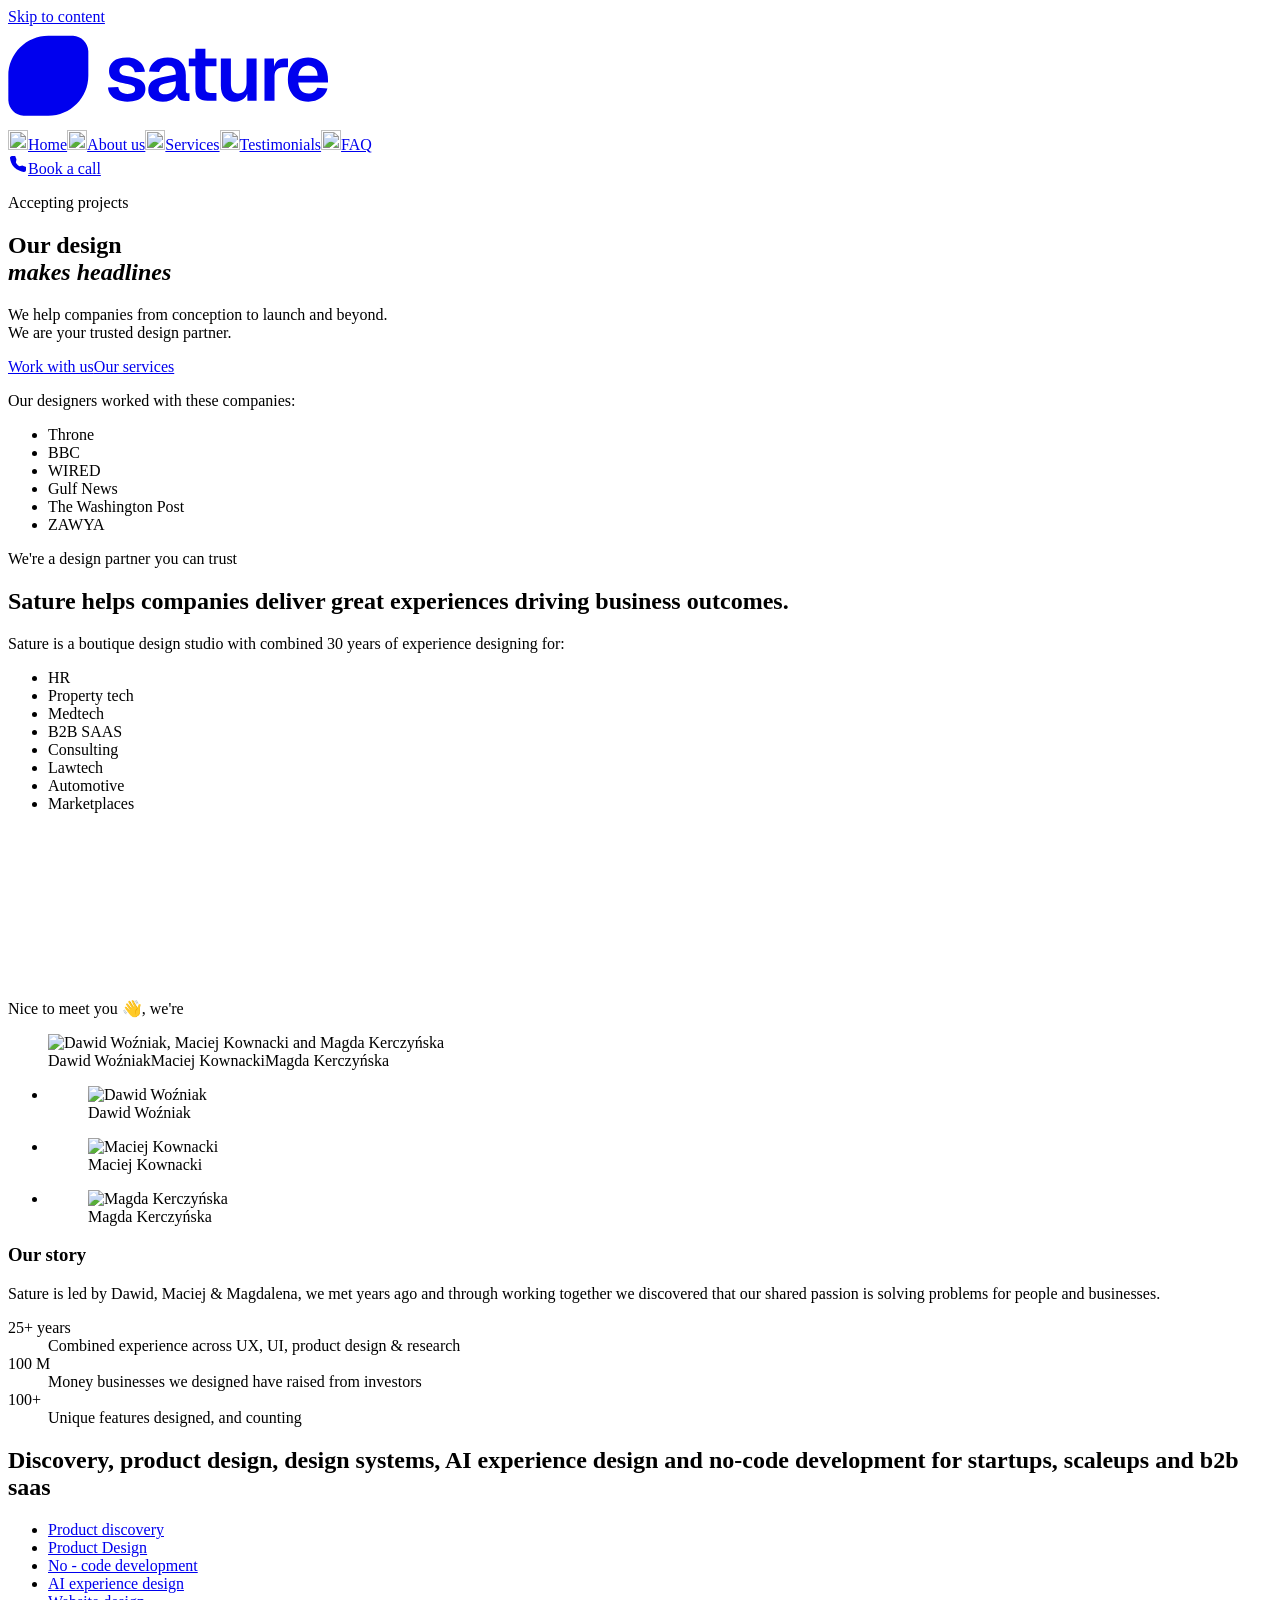
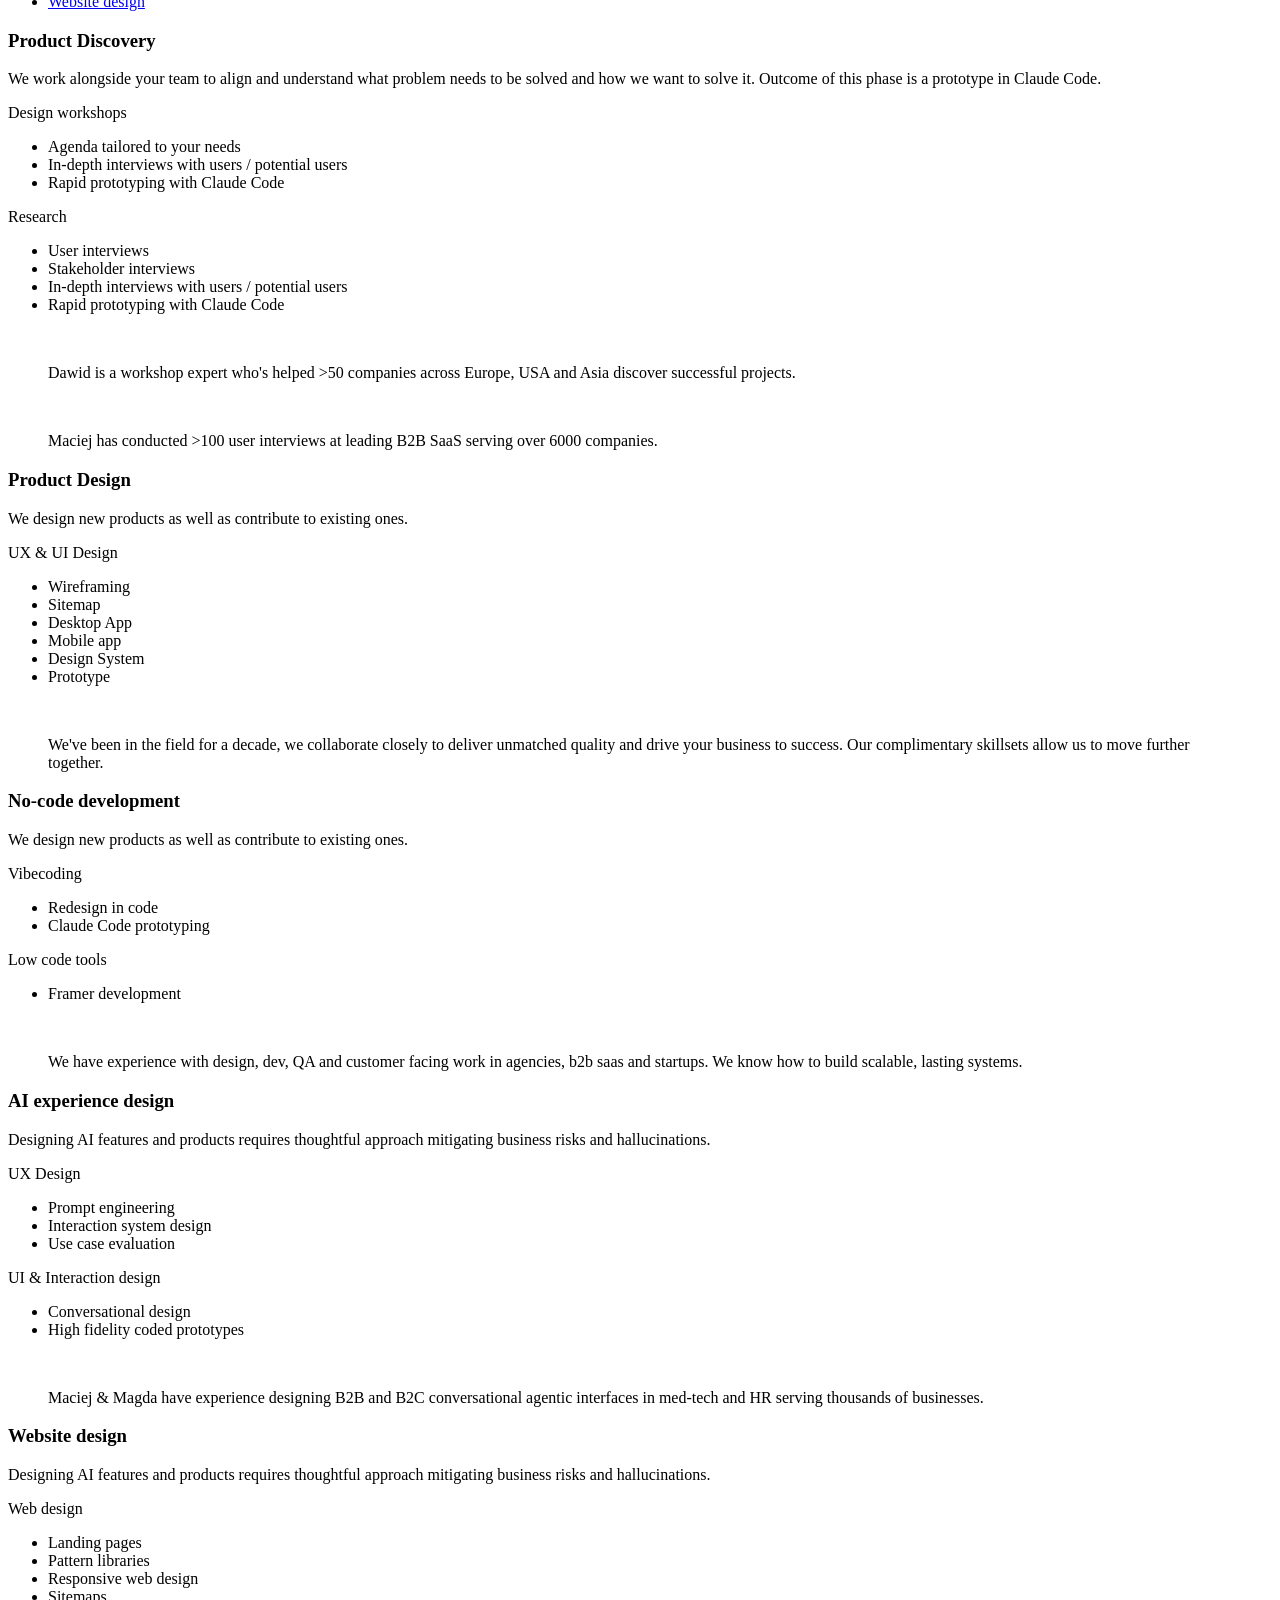
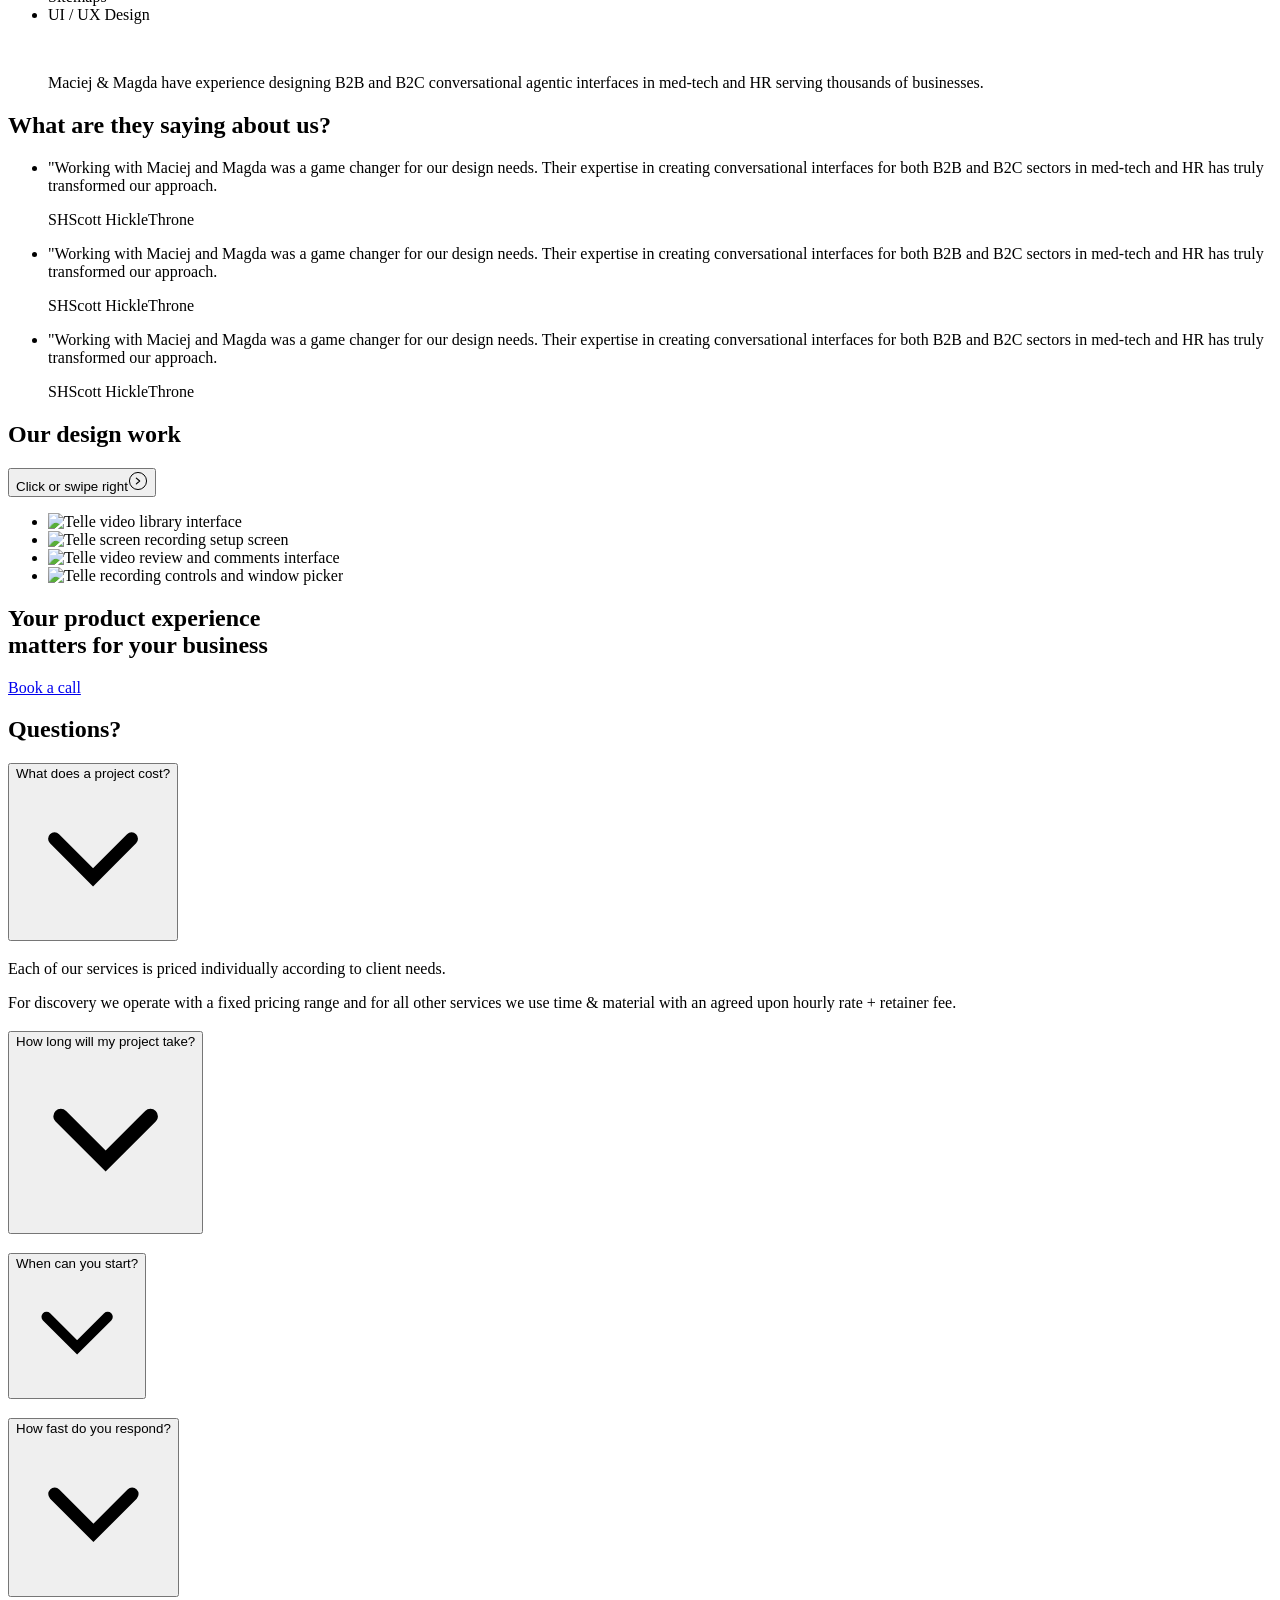
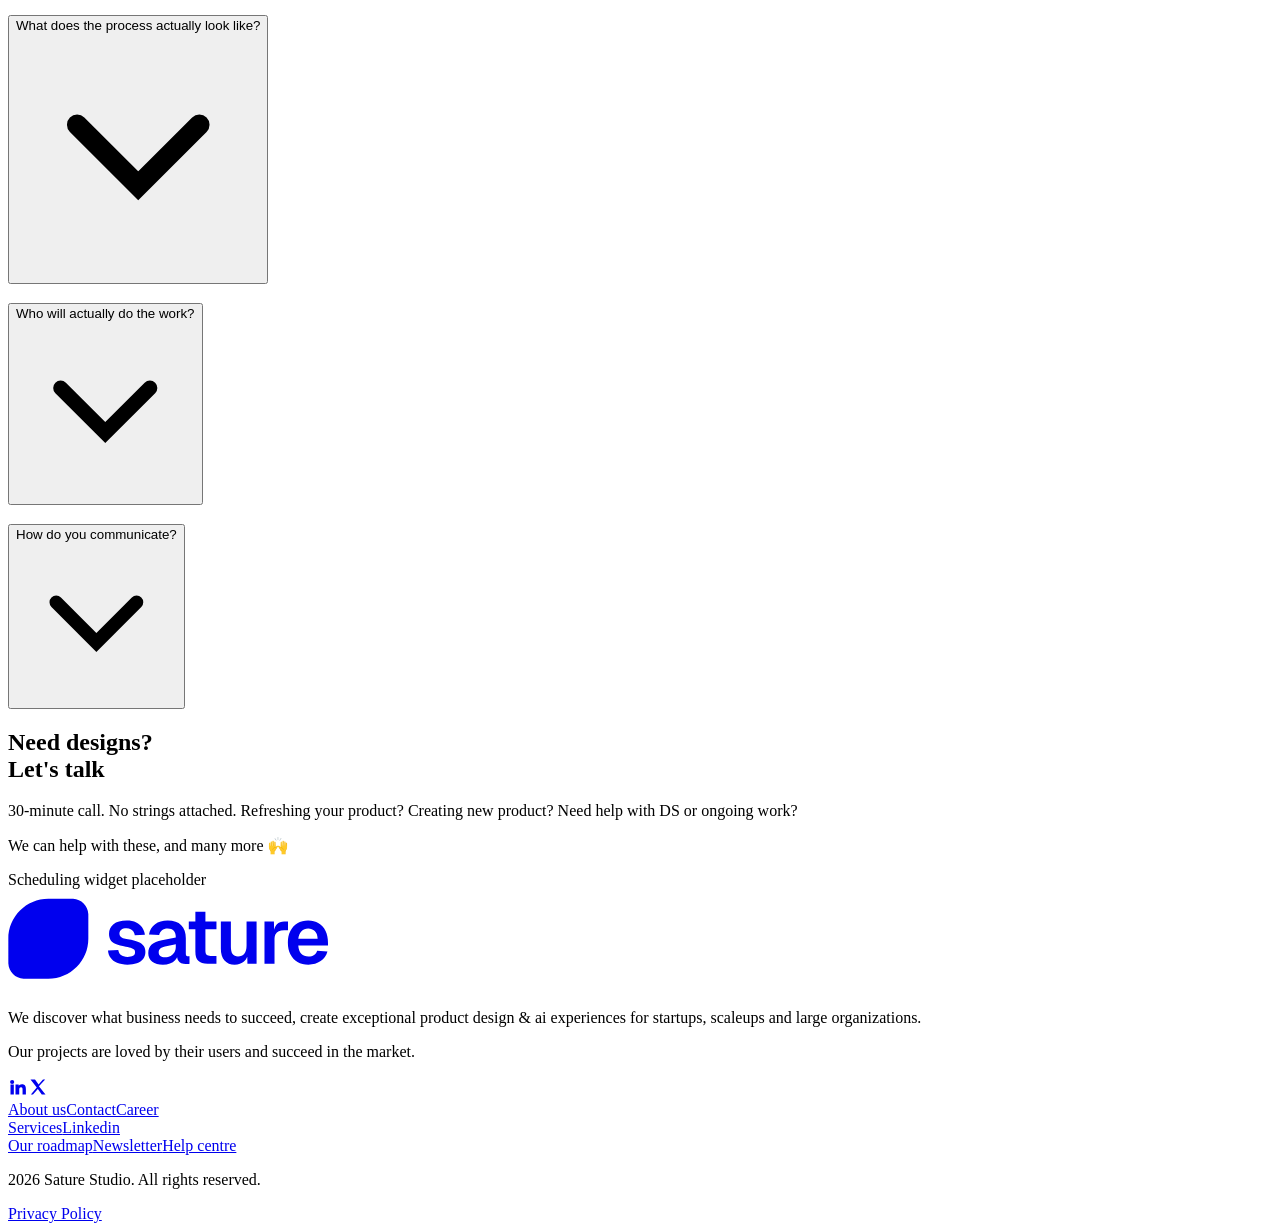
==== commit bb1e7291: "Preview build of the Astro landing Built from dawidw/sature-site feature/new-version @ 409b67e with " ====
--- a/index.html
+++ b/index.html
@@ -1 +1 @@
-<!DOCTYPE html><html lang="en"><head><meta charset="UTF-8"><meta name="viewport" content="width=device-width, initial-scale=1.0"><title>Sature — Product design studio for startups, scaleups &amp; B2B SaaS</title><meta name="description" content="Sature is a boutique design studio helping startups, scaleups and B2B SaaS companies deliver great experiences that drive business outcomes."><meta name="theme-color" content="#0a0a0a"><link rel="icon" href="data:image/svg+xml,<svg xmlns=%22http://www.w3.org/2000/svg%22 viewBox=%220 0 32 32%22><rect width=%2232%22 height=%2232%22 rx=%228%22 fill=%22%230a0a0a%22/><circle cx=%2216%22 cy=%2216%22 r=%227%22 fill=%22%23ff5a2c%22/></svg>"><link rel="preconnect" href="https://fonts.googleapis.com"><link rel="preconnect" href="https://fonts.gstatic.com" crossorigin><link href="https://fonts.googleapis.com/css2?family=Geist:wght@400;500;600;700&family=Lora:ital,wght@0,500;0,600;0,700;1,500;1,600;1,700&display=swap" rel="stylesheet"><link rel="stylesheet" href="/sature-preview/_astro/global.2Ttwfweh.css"></head><body><a class="skip-link" href="#main">Skip to content</a><header class="site-header"><div class="wrap header-inner"><a class="brand" href="#top" aria-label="Sature home"><svg class="brand-logo" width="320" height="100" viewBox="0 0 320 100" fill="none" aria-hidden="true" xmlns="http://www.w3.org/2000/svg"><path d="M118.737 31.5947C122.5 31.5947 125.663 32.2266 128.224 33.4902C130.785 34.7013 132.771 36.3861 134.183 38.5449C135.646 40.6511 136.561 43.0735 136.927 45.8115L126.812 46.2861C126.551 44.8644 126.081 43.6264 125.401 42.5732C124.722 41.5203 123.807 40.7306 122.657 40.2041C121.507 39.625 120.149 39.335 118.581 39.335C116.229 39.335 114.452 39.8092 113.25 40.7568C112.048 41.7046 111.446 42.9683 111.446 44.5479C111.446 45.6536 111.708 46.5753 112.23 47.3125C112.805 48.0497 113.72 48.655 114.975 49.1289C116.229 49.5501 117.902 49.9449 119.992 50.3135C124.382 50.998 127.832 51.8933 130.341 52.999C132.902 54.0521 134.705 55.4216 135.75 57.1064C136.848 58.7388 137.396 60.7135 137.396 63.0303C137.396 65.7157 136.639 68.0067 135.123 69.9023C133.66 71.7977 131.569 73.2457 128.852 74.2461C126.186 75.1939 123.05 75.668 119.443 75.668C115.314 75.668 111.838 75.0627 109.016 73.8516C106.246 72.6405 104.103 70.9548 102.587 68.7959C101.071 66.6372 100.209 64.189 100 61.4512L110.271 60.9766C110.636 63.1881 111.551 64.8993 113.015 66.1104C114.478 67.3214 116.647 67.9277 119.521 67.9277C121.873 67.9277 123.703 67.5585 125.01 66.8213C126.368 66.0315 127.048 64.8206 127.048 63.1885C127.048 62.2407 126.813 61.4502 126.343 60.8184C125.872 60.1865 124.983 59.634 123.677 59.1602C122.37 58.6863 120.436 58.2122 117.875 57.7383C113.589 57.0011 110.218 56.1058 107.762 55.0527C105.305 53.947 103.554 52.5777 102.509 50.9453C101.516 49.3131 101.02 47.2862 101.02 44.8643C101.02 40.915 102.509 37.7288 105.488 35.3066C108.52 32.832 112.936 31.5948 118.737 31.5947ZM159.718 31.5947C165.676 31.5947 170.172 33.1217 173.203 36.1758C176.287 39.1771 177.828 43.4949 177.828 49.1289V64.4521C177.828 65.5575 178.011 66.3209 178.377 66.7422C178.795 67.1634 179.397 67.374 180.181 67.374H181.514V74.7197C181.2 74.825 180.677 74.9044 179.945 74.957C179.266 75.0097 178.56 75.0361 177.828 75.0361C176.104 75.0361 174.562 74.7726 173.203 74.2461C171.844 73.6669 170.798 72.6923 170.066 71.3232C169.625 70.4651 169.318 69.4246 169.143 68.2021C168.649 69.261 167.965 70.2495 167.088 71.166C165.729 72.5877 164.004 73.6936 161.913 74.4834C159.823 75.2732 157.471 75.668 154.857 75.668C150.467 75.668 146.939 74.6669 144.273 72.666C141.608 70.6124 140.274 67.769 140.274 64.1357C140.274 60.5027 141.399 57.659 143.646 55.6055C145.894 53.5521 149.317 52.0777 153.916 51.1826L167.793 48.418C167.793 45.4169 167.114 43.1794 165.755 41.7051C164.396 40.1781 162.383 39.4141 159.718 39.4141C157.314 39.4141 155.406 39.9932 153.995 41.1514C152.636 42.2571 151.696 43.8636 151.173 45.9697L140.98 45.4961C141.817 41.0203 143.855 37.5971 147.096 35.2275C150.336 32.8055 154.544 31.5948 159.718 31.5947ZM300.166 31.5947C304.138 31.5947 307.614 32.4901 310.593 34.2803C313.624 36.0705 315.95 38.6506 317.57 42.0205C319.191 45.3905 320.001 49.4455 320.001 54.1846V56.4746H290.287C290.496 60.1604 291.49 62.9511 293.267 64.8467C295.096 66.6896 297.5 67.6113 300.479 67.6113C302.727 67.6113 304.582 67.1108 306.046 66.1104C307.562 65.0573 308.607 63.6095 309.182 61.7666L319.452 62.3984C318.302 66.5055 316.029 69.7438 312.632 72.1133C309.287 74.4828 305.21 75.6679 300.401 75.668C296.22 75.668 292.588 74.7726 289.504 72.9824C286.42 71.1395 284.042 68.5594 282.369 65.2422C280.697 61.9249 279.86 58.054 279.86 53.6309C279.86 49.2079 280.697 45.3642 282.369 42.0996C284.042 38.7824 286.393 36.2023 289.425 34.3594C292.509 32.5164 296.089 31.5947 300.166 31.5947ZM222.878 57.1846C222.878 60.7125 223.453 63.3199 224.603 65.0049C225.805 66.6369 227.608 67.4531 230.012 67.4531C232.73 67.4531 234.821 66.5579 236.284 64.7676C237.8 62.9246 238.558 60.2653 238.558 56.79V32.542H248.593V74.7197H239.42L239.279 67.8125C238.488 69.7571 237.388 71.3496 235.971 72.5869C233.619 74.6405 230.508 75.667 226.641 75.667C222.407 75.667 219.036 74.272 216.527 71.4814C214.071 68.6381 212.843 64.715 212.843 59.7129V32.542H222.878V57.1846ZM197.411 32.542H208.466V40.3613H197.411V61.6875C197.411 63.6353 197.829 65.0041 198.665 65.7939C199.501 66.5311 200.808 66.9003 202.585 66.9004H208.466V74.7197H199.527C195.346 74.7197 192.262 73.7451 190.276 71.7969C188.343 69.8486 187.376 66.7944 187.376 62.6348V40.3613H180.79V32.542H187.376V22.6689H197.411V32.542ZM266.165 40.6309C266.833 38.3169 267.762 36.5422 268.952 35.3066C270.729 33.4637 273.134 32.542 276.165 32.542H280.007V41.2305H276.087C273.944 41.2305 272.167 41.546 270.756 42.1777C269.345 42.8096 268.273 43.8106 267.541 45.1797C266.862 46.4961 266.521 48.2338 266.521 50.3926V74.7197H256.486V32.542H265.895L266.165 40.6309ZM156.974 57.502C154.727 57.9758 153.106 58.6861 152.113 59.6338C151.172 60.5289 150.702 61.7141 150.702 63.1885C150.702 64.8208 151.225 66.0844 152.271 66.9795C153.368 67.8745 154.91 68.3222 156.896 68.3223C159.143 68.3223 161.077 67.8746 162.697 66.9795C164.318 66.0843 165.572 64.8473 166.461 63.2676C167.349 61.6879 167.793 59.8181 167.793 57.6592V55.29L156.974 57.502ZM300.166 39.5723C297.5 39.5723 295.279 40.4411 293.502 42.1787C291.777 43.9163 290.705 46.4172 290.287 49.6816H309.652C309.443 46.2594 308.477 43.7319 306.752 42.0996C305.027 40.4146 302.832 39.5723 300.166 39.5723Z" fill="currentColor"></path><path d="M63.3569 9.66895C64.2632 9.66895 64.7171 9.66914 65.1001 9.6875C73.3337 10.0826 79.9198 16.6687 80.3149 24.9023C80.3333 25.2853 80.3335 25.7392 80.3335 26.6455V49.6689C80.3335 71.7602 62.4247 89.6688 40.3335 89.6689H17.3101C16.4038 89.6689 15.9499 89.6687 15.5669 89.6504C7.33328 89.2553 0.747159 82.6692 0.352051 74.4355C0.333694 74.0526 0.333496 73.5987 0.333496 72.6924V49.6689C0.333497 27.5777 18.2423 9.66912 40.3335 9.66895H63.3569Z" fill="currentColor"></path><path class="brand-glyph" d="M40.5 24.416C42.1566 24.4163 43.5 25.7603 43.5 27.417V42.2578L53.9941 31.7637C55.1657 30.5921 57.0657 30.5921 58.2373 31.7637C59.4082 32.9353 59.4087 34.8355 58.2373 36.0068L47.7441 46.5H62.584C64.2404 46.5004 65.5838 47.8436 65.584 49.5C65.5837 51.1564 64.2403 52.4996 62.584 52.5H47.7432L58.2373 62.9941C59.4083 64.1658 59.4087 66.0659 58.2373 67.2373C57.0659 68.4087 55.1658 68.4083 53.9941 67.2373L43.5 56.7432V71.584C43.4996 73.2403 42.1564 74.5837 40.5 74.584C38.8436 74.5838 37.5004 73.2404 37.5 71.584V56.7441L27.0068 67.2373C25.8355 68.4087 23.9353 68.4082 22.7637 67.2373C21.5921 66.0657 21.5921 64.1657 22.7637 62.9941L33.2578 52.5H18.417C16.7603 52.5 15.4163 51.1566 15.416 49.5C15.4162 47.8433 16.7602 46.5 18.417 46.5H33.2568L22.7637 36.0068C21.5921 34.8353 21.5921 32.9352 22.7637 31.7637C23.9352 30.5921 25.8353 30.5921 27.0068 31.7637L37.5 42.2568V27.417C37.5 25.7602 38.8433 24.4162 40.5 24.416Z"></path></svg></a><nav class="main-nav" id="main-nav" aria-label="Primary"><a href="#top" class="is-active"><img src="/sature-preview/assets/img/icons/nav-home.svg" alt="" width="20" height="20">Home</a><a href="#about"><img src="/sature-preview/assets/img/icons/nav-about.svg" alt="" width="20" height="20">About us</a><a href="#services"><img src="/sature-preview/assets/img/icons/nav-services.svg" alt="" width="20" height="20">Services</a><a href="#testimonials"><img src="/sature-preview/assets/img/icons/nav-testimonials.svg" alt="" width="20" height="20">Testimonials</a><a href="#faq"><img src="/sature-preview/assets/img/icons/nav-faq.svg" alt="" width="20" height="20">FAQ</a></nav><div class="header-actions"><a class="btn btn-dark btn-sm" href="#contact" aria-label="Book a call"><svg width="20" height="20" viewBox="0 0 20 20" fill="none" aria-hidden="true"><path fill-rule="evenodd" clip-rule="evenodd" d="M3.96641 2H6.78337C7.01797 2 7.22799 2.14642 7.31057 2.36754L8.40362 5.29419C8.43983 5.39107 8.449 5.49606 8.43015 5.59781L7.88244 8.55628C8.55564 10.1505 9.66758 11.2218 11.5118 12.1828L14.4144 11.6164C14.5174 11.5963 14.624 11.6056 14.7221 11.6433L17.6373 12.7619C17.8557 12.8457 18 13.0566 18 13.2919V16.0026C18 17.2319 16.9244 18.2295 15.6663 17.9538C13.373 17.4513 9.12438 16.1741 6.14889 13.1778C3.29871 10.3077 2.34378 6.34286 2.02231 4.19973C1.8389 2.97688 2.8128 2 3.96641 2Z" fill="currentColor"></path></svg><span>Book a call</span></a></div></div></header><main id="main"><section class="hero-wrap wrap" id="top"><div class="hero"><div class="hero-inner"><p class="eyebrow eyebrow-light badge"><span class="dot" aria-hidden="true"></span>Accepting projects</p><h1 class="hero-title">Our design<br><em>makes headlines</em></h1><p class="hero-sub">We help companies from conception to launch and beyond.<br>We are your trusted design partner.</p><div class="hero-actions"><a class="btn btn-light" href="#contact">Work with us</a><a class="btn btn-outline-light" href="#services">Our services</a></div><div class="hero-logos"><p class="hero-logos-label">Our designers worked with these companies:</p><ul class="logo-row" aria-label="Press and companies Sature has worked with"><li class="logo-throne">Throne</li><li class="logo-bbc"><span>B</span><span>B</span><span>C</span></li><li class="logo-wired">WIRED</li><li class="logo-gulfnews">Gulf News</li><li class="logo-wapo">The Washington Post</li><li class="logo-zawya">ZAWYA</li></ul></div></div></div></section><section class="section" id="about"><div class="wrap"><p class="eyebrow-serif center">We&#39;re a design partner you can trust</p><h2 class="section-title display center">Sature helps companies deliver great experiences driving business outcomes.</h2></div></section><section class="section section-industries"><div class="wrap wrap-gutter-80"><div class="about-grid"><div class="about-copy"><p>Sature is a boutique design studio with combined 30 years of experience designing for:</p><ul class="tag-list" aria-label="Industries"><li>HR</li><li>Property tech</li><li>Medtech</li><li>B2B SAAS</li><li>Consulting</li><li>Lawtech</li><li>Automotive</li><li>Marketplaces</li></ul></div><div class="about-visual" aria-hidden="true"></div></div></div></section><section class="team-wrap wrap"><div class="section-dark"><p class="section-title center on-dark">Nice to meet you <span aria-hidden="true">👋</span>, we&#39;re</p><figure class="founders"><img src="/sature-preview/assets/img/team/founders.webp" alt="Dawid Woźniak, Maciej Kownacki and Magda Kerczyńska" width="1015" height="556" loading="lazy"><figcaption class="founders-names"><span>Dawid Woźniak</span><span>Maciej Kownacki</span><span>Magda Kerczyńska</span></figcaption></figure><ul class="founders-stack"><li><figure><img src="/sature-preview/assets/img/team/founder-dawid.webp" alt="Dawid Woźniak" width="732" height="908" loading="lazy"><figcaption>Dawid Woźniak</figcaption></figure></li><li><figure><img src="/sature-preview/assets/img/team/founder-maciej.webp" alt="Maciej Kownacki" width="732" height="908" loading="lazy"><figcaption>Maciej Kownacki</figcaption></figure></li><li><figure><img src="/sature-preview/assets/img/team/founder-magda.webp" alt="Magda Kerczyńska" width="732" height="908" loading="lazy"><figcaption>Magda Kerczyńska</figcaption></figure></li></ul><div class="story-grid"><div class="story-copy"><h3>Our story</h3><p>Sature is led by Dawid, Maciej &amp; Magdalena, we met years ago and through working together we discovered that our shared passion is solving problems for people and businesses.</p></div><dl class="stats"><div class="stat"><dt>25+ years</dt><dd>Combined experience across UX, UI, product design &amp; research</dd></div><div class="stat"><dt>100 M</dt><dd>Money businesses we designed have raised from investors</dd></div><div class="stat"><dt>100+</dt><dd>Unique features designed, and counting</dd></div></dl></div></div></section><section class="section" id="services"><div class="wrap wrap-gutter-80"><h2 class="section-title display center">Discovery, product design, design systems, AI experience design and no-code development for <span class="muted-text">startups, scaleups and b2b saas</span></h2><div class="services-layout"><nav class="services-nav" aria-label="Services"><ul id="services-nav-list"><li><a href="#svc-discovery" class="is-active">Product discovery</a></li><li><a href="#svc-design">Product Design</a></li><li><a href="#svc-nocode">No - code development</a></li><li><a href="#svc-ai">AI experience design</a></li><li><a href="#svc-website">Website design</a></li></ul></nav><div class="services-content" id="services-content"><article class="service-block" id="svc-discovery"><h3>Product Discovery</h3><p>We work alongside your team to align and understand what problem needs to be solved and how we want to solve it. Outcome of this phase is a prototype in Claude Code.</p><div class="check-group"><p class="check-group-label">Design workshops</p><ul class="check-list"><li>Agenda tailored to your needs</li><li>In-depth interviews with users / potential users</li><li>Rapid prototyping with Claude Code</li></ul></div><div class="check-group"><p class="check-group-label">Research</p><ul class="check-list"><li>User interviews</li><li>Stakeholder interviews</li><li>In-depth interviews with users / potential users</li><li>Rapid prototyping with Claude Code</li></ul></div><blockquote class="mini-quote"><span class="mini-avatars" aria-hidden="true"><img src="/sature-preview/assets/img/team/david.webp" alt=""></span><p>Dawid is a workshop expert who&#39;s helped &gt;50 companies across Europe, USA and Asia discover successful projects.</p></blockquote><blockquote class="mini-quote"><span class="mini-avatars" aria-hidden="true"><img src="/sature-preview/assets/img/team/maciej.webp" alt=""></span><p>Maciej has conducted &gt;100 user interviews at leading B2B SaaS serving over 6000 companies.</p></blockquote></article><article class="service-block" id="svc-design"><h3>Product Design</h3><p>We design new products as well as contribute to existing ones.</p><div class="check-group"><p class="check-group-label">UX &amp; UI Design</p><ul class="check-list"><li>Wireframing</li><li>Sitemap</li><li>Desktop App</li><li>Mobile app</li><li>Design System</li><li>Prototype</li></ul></div><blockquote class="mini-quote"><span class="mini-avatars" aria-hidden="true"><img src="/sature-preview/assets/img/team/david.webp" alt=""><img src="/sature-preview/assets/img/team/maciej.webp" alt=""><img src="/sature-preview/assets/img/team/magdalena.webp" alt=""></span><p>We&#39;ve been in the field for a decade, we collaborate closely to deliver unmatched quality and drive your business to success. Our complimentary skillsets allow us to move further together.</p></blockquote></article><article class="service-block" id="svc-nocode"><h3>No-code development</h3><p>We design new products as well as contribute to existing ones.</p><div class="check-group"><p class="check-group-label">Vibecoding</p><ul class="check-list"><li>Redesign in code</li><li>Claude Code prototyping</li></ul></div><div class="check-group"><p class="check-group-label">Low code tools</p><ul class="check-list"><li>Framer development</li></ul></div><blockquote class="mini-quote"><span class="mini-avatars" aria-hidden="true"><img src="/sature-preview/assets/img/team/david.webp" alt=""><img src="/sature-preview/assets/img/team/maciej.webp" alt=""><img src="/sature-preview/assets/img/team/magdalena.webp" alt=""></span><p>We have experience with design, dev, QA and customer facing work in agencies, b2b saas and startups. We know how to build scalable, lasting systems.</p></blockquote></article><article class="service-block" id="svc-ai"><h3>AI experience design</h3><p>Designing AI features and products requires thoughtful approach mitigating business risks and hallucinations.</p><div class="check-group"><p class="check-group-label">UX Design</p><ul class="check-list"><li>Prompt engineering</li><li>Interaction system design</li><li>Use case evaluation</li></ul></div><div class="check-group"><p class="check-group-label">UI &amp; Interaction design</p><ul class="check-list"><li>Conversational design</li><li>High fidelity coded prototypes</li></ul></div><blockquote class="mini-quote"><span class="mini-avatars" aria-hidden="true"><img src="/sature-preview/assets/img/team/maciej.webp" alt=""><img src="/sature-preview/assets/img/team/magdalena.webp" alt=""></span><p>Maciej &amp; Magda have experience designing B2B and B2C conversational agentic interfaces in med-tech and HR serving thousands of businesses.</p></blockquote></article><article class="service-block" id="svc-website"><h3>Website design</h3><p>Designing AI features and products requires thoughtful approach mitigating business risks and hallucinations.</p><div class="check-group"><p class="check-group-label">Web design</p><ul class="check-list"><li>Landing pages</li><li>Pattern libraries</li><li>Responsive web design</li><li>Sitemaps</li><li>UI / UX Design</li></ul></div><blockquote class="mini-quote"><span class="mini-avatars" aria-hidden="true"><img src="/sature-preview/assets/img/team/maciej.webp" alt=""><img src="/sature-preview/assets/img/team/magdalena.webp" alt=""></span><p>Maciej &amp; Magda have experience designing B2B and B2C conversational agentic interfaces in med-tech and HR serving thousands of businesses.</p></blockquote></article></div></div></div></section><section class="section" id="testimonials"><div class="wrap wrap-bleed"><div class="testimonials-panel"><h2 class="section-title center">What are they saying about us?</h2><ul class="testimonial-grid"><li class="testimonial-card"><p>&quot;Working with Maciej and Magda was a game changer for our design needs. Their expertise in creating conversational interfaces for both B2B and B2C sectors in med-tech and HR has truly transformed our approach.</p><div class="testimonial-attr"><span class="avatar avatar-sm avatar-a" aria-hidden="true">SH</span><span class="attr-name">Scott Hickle</span><span class="attr-company logo-throne">Throne</span></div></li><li class="testimonial-card"><p>&quot;Working with Maciej and Magda was a game changer for our design needs. Their expertise in creating conversational interfaces for both B2B and B2C sectors in med-tech and HR has truly transformed our approach.</p><div class="testimonial-attr"><span class="avatar avatar-sm avatar-a" aria-hidden="true">SH</span><span class="attr-name">Scott Hickle</span><span class="attr-company logo-throne">Throne</span></div></li><li class="testimonial-card"><p>&quot;Working with Maciej and Magda was a game changer for our design needs. Their expertise in creating conversational interfaces for both B2B and B2C sectors in med-tech and HR has truly transformed our approach.</p><div class="testimonial-attr"><span class="avatar avatar-sm avatar-a" aria-hidden="true">SH</span><span class="attr-name">Scott Hickle</span><span class="attr-company logo-throne">Throne</span></div></li></ul></div></div></section><section class="section" id="work"><div class="wrap wrap-gutter-80"><div class="work-header"><h2 class="section-title">Our design work</h2><button class="carousel-hint" id="work-next" type="button" aria-label="Show next work example"><span>Click or swipe right</span><svg width="20" height="20" viewBox="0 0 24 24" fill="none" aria-hidden="true"><circle cx="12" cy="12" r="10.25" stroke="currentColor" stroke-width="1.2"></circle><path d="M10 8.5L14 12L10 15.5" stroke="currentColor" stroke-width="1.4" stroke-linecap="round" stroke-linejoin="round"></path></svg></button></div></div><div class="work-carousel-viewport"><ul class="work-carousel" id="work-carousel"><li class="work-card"><img src="/sature-preview/assets/img/work/work1.webp" alt="Telle video library interface" loading="lazy"></li><li class="work-card"><img src="/sature-preview/assets/img/work/work2.webp" alt="Telle screen recording setup screen" loading="lazy"></li><li class="work-card"><img src="/sature-preview/assets/img/work/work3.webp" alt="Telle video review and comments interface" loading="lazy"></li><li class="work-card"><img src="/sature-preview/assets/img/work/work4.webp" alt="Telle recording controls and window picker" loading="lazy"></li></ul></div></section><section class="cta-wrap wrap"><div class="cta-band"><div class="cta-inner"><h2>Your product experience<br>matters for <strong>your business</strong></h2><a class="btn btn-light" href="#contact">Book a call</a></div></div></section><section class="section" id="faq"><div class="wrap wrap-narrow"><h2 class="section-title center">Questions?</h2><div class="accordion" id="accordion"><div class="accordion-item"><h3><button class="accordion-trigger" aria-expanded="true" aria-controls="faq-1">What does a project cost?<span class="chev-wrap"><svg class="chev" viewBox="0 0 24 24" aria-hidden="true"><path d="M6 9l6 6 6-6" stroke="currentColor" stroke-width="2" fill="none" stroke-linecap="round"></path></svg></span></button></h3><div class="accordion-panel" id="faq-1"><p>Each of our services is priced individually according to client needs.</p><p>For discovery we operate with a fixed pricing range and for all other services we use time &amp; material with an agreed upon hourly rate + retainer fee.</p></div></div><div class="accordion-item"><h3><button class="accordion-trigger" aria-expanded="false" aria-controls="faq-2">How long will my project take?<span class="chev-wrap"><svg class="chev" viewBox="0 0 24 24" aria-hidden="true"><path d="M6 9l6 6 6-6" stroke="currentColor" stroke-width="2" fill="none" stroke-linecap="round"></path></svg></span></button></h3><div class="accordion-panel" id="faq-2" hidden><p>It depends on scope — a focused discovery sprint can wrap in two weeks, while a full product design engagement typically runs six to twelve weeks.</p></div></div><div class="accordion-item"><h3><button class="accordion-trigger" aria-expanded="false" aria-controls="faq-3">When can you start?<span class="chev-wrap"><svg class="chev" viewBox="0 0 24 24" aria-hidden="true"><path d="M6 9l6 6 6-6" stroke="currentColor" stroke-width="2" fill="none" stroke-linecap="round"></path></svg></span></button></h3><div class="accordion-panel" id="faq-3" hidden><p>Most engagements kick off within one to two weeks of signing. For urgent scopes we can often start sooner — ask us on the call.</p></div></div><div class="accordion-item"><h3><button class="accordion-trigger" aria-expanded="false" aria-controls="faq-4">How fast do you respond?<span class="chev-wrap"><svg class="chev" viewBox="0 0 24 24" aria-hidden="true"><path d="M6 9l6 6 6-6" stroke="currentColor" stroke-width="2" fill="none" stroke-linecap="round"></path></svg></span></button></h3><div class="accordion-panel" id="faq-4" hidden><p>We reply to new inquiries within one business day, and stay just as responsive throughout the engagement.</p></div></div><div class="accordion-item"><h3><button class="accordion-trigger" aria-expanded="false" aria-controls="faq-5">What does the process actually look like?<span class="chev-wrap"><svg class="chev" viewBox="0 0 24 24" aria-hidden="true"><path d="M6 9l6 6 6-6" stroke="currentColor" stroke-width="2" fill="none" stroke-linecap="round"></path></svg></span></button></h3><div class="accordion-panel" id="faq-5" hidden><p>We start with a short discovery call, scope the engagement together, then work in focused sprints with regular check-ins until we hand off a finished, documented deliverable.</p></div></div><div class="accordion-item"><h3><button class="accordion-trigger" aria-expanded="false" aria-controls="faq-6">Who will actually do the work?<span class="chev-wrap"><svg class="chev" viewBox="0 0 24 24" aria-hidden="true"><path d="M6 9l6 6 6-6" stroke="currentColor" stroke-width="2" fill="none" stroke-linecap="round"></path></svg></span></button></h3><div class="accordion-panel" id="faq-6" hidden><p>Dawid, Maciej and Magdalena work directly on every engagement — no account managers, no handoffs to a team you haven&#39;t met.</p></div></div><div class="accordion-item"><h3><button class="accordion-trigger" aria-expanded="false" aria-controls="faq-7">How do you communicate?<span class="chev-wrap"><svg class="chev" viewBox="0 0 24 24" aria-hidden="true"><path d="M6 9l6 6 6-6" stroke="currentColor" stroke-width="2" fill="none" stroke-linecap="round"></path></svg></span></button></h3><div class="accordion-panel" id="faq-7" hidden><p>Mostly async over Slack or email, with a weekly call to review progress — whatever fits your team&#39;s existing workflow.</p></div></div></div></div></section><section class="section" id="contact"><div class="wrap contact-grid"><div class="contact-copy"><h2 class="section-title">Need designs?<br>Let&#39;s talk</h2><p>30-minute call. No strings attached. Refreshing your product? Creating new product? Need help with DS or ongoing work?</p><p class="contact-note">We can help with these, and many more <span aria-hidden="true">🙌</span></p></div><div class="contact-visual" aria-hidden="true"><div class="contact-placeholder"><span>Scheduling widget placeholder</span></div></div></div></section></main><footer class="footer-wrap wrap"><div class="site-footer footer-inner"><div class="footer-top"><div class="footer-brand"><a class="brand" href="#top" aria-label="Sature home"><svg class="brand-logo" width="320" height="100" viewBox="0 0 320 100" fill="none" aria-hidden="true" xmlns="http://www.w3.org/2000/svg"><path d="M118.737 31.5947C122.5 31.5947 125.663 32.2266 128.224 33.4902C130.785 34.7013 132.771 36.3861 134.183 38.5449C135.646 40.6511 136.561 43.0735 136.927 45.8115L126.812 46.2861C126.551 44.8644 126.081 43.6264 125.401 42.5732C124.722 41.5203 123.807 40.7306 122.657 40.2041C121.507 39.625 120.149 39.335 118.581 39.335C116.229 39.335 114.452 39.8092 113.25 40.7568C112.048 41.7046 111.446 42.9683 111.446 44.5479C111.446 45.6536 111.708 46.5753 112.23 47.3125C112.805 48.0497 113.72 48.655 114.975 49.1289C116.229 49.5501 117.902 49.9449 119.992 50.3135C124.382 50.998 127.832 51.8933 130.341 52.999C132.902 54.0521 134.705 55.4216 135.75 57.1064C136.848 58.7388 137.396 60.7135 137.396 63.0303C137.396 65.7157 136.639 68.0067 135.123 69.9023C133.66 71.7977 131.569 73.2457 128.852 74.2461C126.186 75.1939 123.05 75.668 119.443 75.668C115.314 75.668 111.838 75.0627 109.016 73.8516C106.246 72.6405 104.103 70.9548 102.587 68.7959C101.071 66.6372 100.209 64.189 100 61.4512L110.271 60.9766C110.636 63.1881 111.551 64.8993 113.015 66.1104C114.478 67.3214 116.647 67.9277 119.521 67.9277C121.873 67.9277 123.703 67.5585 125.01 66.8213C126.368 66.0315 127.048 64.8206 127.048 63.1885C127.048 62.2407 126.813 61.4502 126.343 60.8184C125.872 60.1865 124.983 59.634 123.677 59.1602C122.37 58.6863 120.436 58.2122 117.875 57.7383C113.589 57.0011 110.218 56.1058 107.762 55.0527C105.305 53.947 103.554 52.5777 102.509 50.9453C101.516 49.3131 101.02 47.2862 101.02 44.8643C101.02 40.915 102.509 37.7288 105.488 35.3066C108.52 32.832 112.936 31.5948 118.737 31.5947ZM159.718 31.5947C165.676 31.5947 170.172 33.1217 173.203 36.1758C176.287 39.1771 177.828 43.4949 177.828 49.1289V64.4521C177.828 65.5575 178.011 66.3209 178.377 66.7422C178.795 67.1634 179.397 67.374 180.181 67.374H181.514V74.7197C181.2 74.825 180.677 74.9044 179.945 74.957C179.266 75.0097 178.56 75.0361 177.828 75.0361C176.104 75.0361 174.562 74.7726 173.203 74.2461C171.844 73.6669 170.798 72.6923 170.066 71.3232C169.625 70.4651 169.318 69.4246 169.143 68.2021C168.649 69.261 167.965 70.2495 167.088 71.166C165.729 72.5877 164.004 73.6936 161.913 74.4834C159.823 75.2732 157.471 75.668 154.857 75.668C150.467 75.668 146.939 74.6669 144.273 72.666C141.608 70.6124 140.274 67.769 140.274 64.1357C140.274 60.5027 141.399 57.659 143.646 55.6055C145.894 53.5521 149.317 52.0777 153.916 51.1826L167.793 48.418C167.793 45.4169 167.114 43.1794 165.755 41.7051C164.396 40.1781 162.383 39.4141 159.718 39.4141C157.314 39.4141 155.406 39.9932 153.995 41.1514C152.636 42.2571 151.696 43.8636 151.173 45.9697L140.98 45.4961C141.817 41.0203 143.855 37.5971 147.096 35.2275C150.336 32.8055 154.544 31.5948 159.718 31.5947ZM300.166 31.5947C304.138 31.5947 307.614 32.4901 310.593 34.2803C313.624 36.0705 315.95 38.6506 317.57 42.0205C319.191 45.3905 320.001 49.4455 320.001 54.1846V56.4746H290.287C290.496 60.1604 291.49 62.9511 293.267 64.8467C295.096 66.6896 297.5 67.6113 300.479 67.6113C302.727 67.6113 304.582 67.1108 306.046 66.1104C307.562 65.0573 308.607 63.6095 309.182 61.7666L319.452 62.3984C318.302 66.5055 316.029 69.7438 312.632 72.1133C309.287 74.4828 305.21 75.6679 300.401 75.668C296.22 75.668 292.588 74.7726 289.504 72.9824C286.42 71.1395 284.042 68.5594 282.369 65.2422C280.697 61.9249 279.86 58.054 279.86 53.6309C279.86 49.2079 280.697 45.3642 282.369 42.0996C284.042 38.7824 286.393 36.2023 289.425 34.3594C292.509 32.5164 296.089 31.5947 300.166 31.5947ZM222.878 57.1846C222.878 60.7125 223.453 63.3199 224.603 65.0049C225.805 66.6369 227.608 67.4531 230.012 67.4531C232.73 67.4531 234.821 66.5579 236.284 64.7676C237.8 62.9246 238.558 60.2653 238.558 56.79V32.542H248.593V74.7197H239.42L239.279 67.8125C238.488 69.7571 237.388 71.3496 235.971 72.5869C233.619 74.6405 230.508 75.667 226.641 75.667C222.407 75.667 219.036 74.272 216.527 71.4814C214.071 68.6381 212.843 64.715 212.843 59.7129V32.542H222.878V57.1846ZM197.411 32.542H208.466V40.3613H197.411V61.6875C197.411 63.6353 197.829 65.0041 198.665 65.7939C199.501 66.5311 200.808 66.9003 202.585 66.9004H208.466V74.7197H199.527C195.346 74.7197 192.262 73.7451 190.276 71.7969C188.343 69.8486 187.376 66.7944 187.376 62.6348V40.3613H180.79V32.542H187.376V22.6689H197.411V32.542ZM266.165 40.6309C266.833 38.3169 267.762 36.5422 268.952 35.3066C270.729 33.4637 273.134 32.542 276.165 32.542H280.007V41.2305H276.087C273.944 41.2305 272.167 41.546 270.756 42.1777C269.345 42.8096 268.273 43.8106 267.541 45.1797C266.862 46.4961 266.521 48.2338 266.521 50.3926V74.7197H256.486V32.542H265.895L266.165 40.6309ZM156.974 57.502C154.727 57.9758 153.106 58.6861 152.113 59.6338C151.172 60.5289 150.702 61.7141 150.702 63.1885C150.702 64.8208 151.225 66.0844 152.271 66.9795C153.368 67.8745 154.91 68.3222 156.896 68.3223C159.143 68.3223 161.077 67.8746 162.697 66.9795C164.318 66.0843 165.572 64.8473 166.461 63.2676C167.349 61.6879 167.793 59.8181 167.793 57.6592V55.29L156.974 57.502ZM300.166 39.5723C297.5 39.5723 295.279 40.4411 293.502 42.1787C291.777 43.9163 290.705 46.4172 290.287 49.6816H309.652C309.443 46.2594 308.477 43.7319 306.752 42.0996C305.027 40.4146 302.832 39.5723 300.166 39.5723Z" fill="currentColor"></path><path d="M63.3569 9.66895C64.2632 9.66895 64.7171 9.66914 65.1001 9.6875C73.3337 10.0826 79.9198 16.6687 80.3149 24.9023C80.3333 25.2853 80.3335 25.7392 80.3335 26.6455V49.6689C80.3335 71.7602 62.4247 89.6688 40.3335 89.6689H17.3101C16.4038 89.6689 15.9499 89.6687 15.5669 89.6504C7.33328 89.2553 0.747159 82.6692 0.352051 74.4355C0.333694 74.0526 0.333496 73.5987 0.333496 72.6924V49.6689C0.333497 27.5777 18.2423 9.66912 40.3335 9.66895H63.3569Z" fill="currentColor"></path><path class="brand-glyph" d="M40.5 24.416C42.1566 24.4163 43.5 25.7603 43.5 27.417V42.2578L53.9941 31.7637C55.1657 30.5921 57.0657 30.5921 58.2373 31.7637C59.4082 32.9353 59.4087 34.8355 58.2373 36.0068L47.7441 46.5H62.584C64.2404 46.5004 65.5838 47.8436 65.584 49.5C65.5837 51.1564 64.2403 52.4996 62.584 52.5H47.7432L58.2373 62.9941C59.4083 64.1658 59.4087 66.0659 58.2373 67.2373C57.0659 68.4087 55.1658 68.4083 53.9941 67.2373L43.5 56.7432V71.584C43.4996 73.2403 42.1564 74.5837 40.5 74.584C38.8436 74.5838 37.5004 73.2404 37.5 71.584V56.7441L27.0068 67.2373C25.8355 68.4087 23.9353 68.4082 22.7637 67.2373C21.5921 66.0657 21.5921 64.1657 22.7637 62.9941L33.2578 52.5H18.417C16.7603 52.5 15.4163 51.1566 15.416 49.5C15.4162 47.8433 16.7602 46.5 18.417 46.5H33.2568L22.7637 36.0068C21.5921 34.8353 21.5921 32.9352 22.7637 31.7637C23.9352 30.5921 25.8353 30.5921 27.0068 31.7637L37.5 42.2568V27.417C37.5 25.7602 38.8433 24.4162 40.5 24.416Z"></path></svg></a><p>We discover what business needs to succeed, create exceptional product design &amp; ai experiences for startups, scaleups and large organizations.</p><p>Our projects are loved by their users and succeed in the market.</p><div class="social-links"><a href="#" aria-label="Sature on LinkedIn"><svg width="20" height="20" viewBox="0 0 24 24" fill="none" aria-hidden="true"><path d="M4.98 3.5a2.5 2.5 0 11-.02 5 2.5 2.5 0 01.02-5zM3 8.98h4v12.02H3V8.98zM9 8.98h3.83v1.64h.05c.53-1 1.84-2.06 3.79-2.06 4.05 0 4.8 2.67 4.8 6.14v6.3h-4v-5.59c0-1.33-.02-3.04-1.85-3.04-1.86 0-2.14 1.45-2.14 2.94v5.69H9V8.98z" fill="currentColor"></path></svg></a><a href="#" aria-label="Sature on X"><svg width="20" height="20" viewBox="0 0 24 24" fill="none" aria-hidden="true"><path d="M3 3l7.5 9.5L3.4 21H6l5.8-6.6L16.5 21H21l-7.9-9.9L20.6 3H18l-5.3 6.1L8.4 3H3z" fill="currentColor"></path></svg></a></div></div><nav class="footer-nav" aria-label="Footer"><div class="footer-col"><a href="#about">About us</a><a href="#contact">Contact</a><a href="#contact">Career</a></div><div class="footer-col"><a href="#services">Services</a><a href="#">Linkedin</a></div><div class="footer-col"><a href="#">Our roadmap</a><a href="#">Newsletter</a><a href="#">Help centre</a></div></nav></div><div class="footer-bottom"><p><span id="year"></span> Sature Studio. All rights reserved.</p><a href="#">Privacy Policy</a></div></div></footer><script type="module">(()=>{let e=document.getElementById(`year`);e&&(e.textContent=new Date().getFullYear()),document.querySelectorAll(`.accordion-trigger`).forEach(e=>{e.addEventListener(`click`,()=>{let t=document.getElementById(e.getAttribute(`aria-controls`)),n=e.getAttribute(`aria-expanded`)===`true`;e.setAttribute(`aria-expanded`,String(!n)),t&&(t.hidden=n)})});function t(e){let t=Array.from(document.querySelectorAll(e)),n=t.map(e=>({link:e,section:document.querySelector(e.getAttribute(`href`))})).filter(e=>e.section).sort((e,t)=>e.section.compareDocumentPosition(t.section)&Node.DOCUMENT_POSITION_FOLLOWING?-1:1);if(!n.length)return;let r=null,i=e=>{e!==r&&(r=e,t.forEach(t=>t.classList.toggle(`is-active`,t===e)))};function a(){let e=window.innerHeight*.4,t=window.innerHeight+Math.ceil(window.scrollY)>=document.documentElement.scrollHeight-2,r=null;if(t)r=n[n.length-1];else for(let t of n)t.section.getBoundingClientRect().top<=e&&(r=t);i((r||n[0]).link)}t.forEach(e=>{e.addEventListener(`click`,()=>i(e))});let o=!1;function s(){o||(o=!0,requestAnimationFrame(()=>{o=!1,a()}))}a(),window.addEventListener(`scroll`,s,{passive:!0}),window.addEventListener(`resize`,s),document.addEventListener(`visibilitychange`,()=>{document.hidden||(o=!1,a())}),document.fonts&&document.fonts.ready.then(a)}t(`#services-nav-list a`),t(`#main-nav a`);let n=document.querySelector(`.work-carousel-viewport`),r=document.getElementById(`work-carousel`),i=document.getElementById(`work-next`);n&&r&&i&&i.addEventListener(`click`,()=>{let e=r.querySelector(`.work-card`);if(!e)return;let t=e.getBoundingClientRect().width+20,i=n.scrollLeft+n.clientWidth>=n.scrollWidth-10;n.scrollTo({left:i?0:n.scrollLeft+t,behavior:`smooth`})})})();</script><script type="module" src="/sature-preview/_astro/BaseLayout.astro_astro_type_script_index_1_lang.CagSoUBO.js"></script><script type="module">(()=>{let e=document.querySelector(`.site-header`);if(!e)return;let t=Array.from(document.querySelectorAll(`.hero, .section-dark, .cta-band, .site-footer`));if(!t.length)return;let n=!1;function r(){let n=e.getBoundingClientRect().height/2,r=t.some(e=>{let t=e.getBoundingClientRect();return t.top<=n&&t.bottom>=n});e.classList.toggle(`is-on-dark`,r)}function i(){n||(n=!0,requestAnimationFrame(()=>{n=!1,r()}))}r(),window.addEventListener(`scroll`,i,{passive:!0}),window.addEventListener(`resize`,i),document.addEventListener(`visibilitychange`,()=>{document.hidden||(n=!1,r())})})();</script><script type="module">(()=>{let e=window.matchMedia(`(prefers-reduced-motion: reduce)`);document.querySelectorAll(`#main-nav, #services-nav-list`).forEach(t=>{let n=document.createElement(`span`);n.className=`nav-pill`,n.setAttribute(`aria-hidden`,`true`),t.prepend(n);let r=!1;function i(){let i=t.querySelector(`a.is-active`);if(!i){n.classList.remove(`is-ready`);return}let{offsetLeft:a,offsetTop:o,offsetWidth:s,offsetHeight:c}=i;if(!(!s||!c)){if(r||(n.style.transition=`none`),n.style.width=`${s}px`,n.style.height=`${c}px`,n.style.transform=`translate(${a}px, ${o}px)`,n.classList.add(`is-ready`),t.scrollWidth>t.clientWidth){let n=t.scrollWidth-t.clientWidth,i=a+s/2-t.clientWidth/2;t.scrollTo({left:Math.max(0,Math.min(i,n)),behavior:r&&!e.matches?`smooth`:`auto`})}r||=(n.offsetWidth,n.style.transition=``,!0)}}new MutationObserver(e=>{e.some(e=>e.target instanceof HTMLAnchorElement)&&i()}).observe(t,{subtree:!0,attributes:!0,attributeFilter:[`class`]}),new ResizeObserver(()=>{r=!1,i()}).observe(t),i(),document.fonts&&document.fonts.ready.then(()=>{r=!1,i()})})})();</script></body></html>+<!DOCTYPE html><html lang="en"><head><meta charset="UTF-8"><meta name="viewport" content="width=device-width, initial-scale=1.0"><title>Sature — Product design studio for startups, scaleups &amp; B2B SaaS</title><meta name="description" content="Sature is a boutique design studio helping startups, scaleups and B2B SaaS companies deliver great experiences that drive business outcomes."><meta name="theme-color" content="#0a0a0a"><link rel="icon" href="data:image/svg+xml,<svg xmlns=%22http://www.w3.org/2000/svg%22 viewBox=%220 0 32 32%22><rect width=%2232%22 height=%2232%22 rx=%228%22 fill=%22%230a0a0a%22/><circle cx=%2216%22 cy=%2216%22 r=%227%22 fill=%22%23ff5a2c%22/></svg>"><link rel="preconnect" href="https://fonts.googleapis.com"><link rel="preconnect" href="https://fonts.gstatic.com" crossorigin><link href="https://fonts.googleapis.com/css2?family=Geist:wght@400;500;600;700&family=Lora:ital,wght@0,500;0,600;0,700;1,500;1,600;1,700&display=swap" rel="stylesheet"><link rel="stylesheet" href="/sature-preview/_astro/global.CzM7i2Vx.css"></head><body><a class="skip-link" href="#main">Skip to content</a><header class="site-header"><div class="wrap header-inner"><a class="brand" href="#top" aria-label="Sature home"><svg class="brand-logo" width="320" height="100" viewBox="0 0 320 100" fill="none" aria-hidden="true" xmlns="http://www.w3.org/2000/svg"><path d="M118.737 31.5947C122.5 31.5947 125.663 32.2266 128.224 33.4902C130.785 34.7013 132.771 36.3861 134.183 38.5449C135.646 40.6511 136.561 43.0735 136.927 45.8115L126.812 46.2861C126.551 44.8644 126.081 43.6264 125.401 42.5732C124.722 41.5203 123.807 40.7306 122.657 40.2041C121.507 39.625 120.149 39.335 118.581 39.335C116.229 39.335 114.452 39.8092 113.25 40.7568C112.048 41.7046 111.446 42.9683 111.446 44.5479C111.446 45.6536 111.708 46.5753 112.23 47.3125C112.805 48.0497 113.72 48.655 114.975 49.1289C116.229 49.5501 117.902 49.9449 119.992 50.3135C124.382 50.998 127.832 51.8933 130.341 52.999C132.902 54.0521 134.705 55.4216 135.75 57.1064C136.848 58.7388 137.396 60.7135 137.396 63.0303C137.396 65.7157 136.639 68.0067 135.123 69.9023C133.66 71.7977 131.569 73.2457 128.852 74.2461C126.186 75.1939 123.05 75.668 119.443 75.668C115.314 75.668 111.838 75.0627 109.016 73.8516C106.246 72.6405 104.103 70.9548 102.587 68.7959C101.071 66.6372 100.209 64.189 100 61.4512L110.271 60.9766C110.636 63.1881 111.551 64.8993 113.015 66.1104C114.478 67.3214 116.647 67.9277 119.521 67.9277C121.873 67.9277 123.703 67.5585 125.01 66.8213C126.368 66.0315 127.048 64.8206 127.048 63.1885C127.048 62.2407 126.813 61.4502 126.343 60.8184C125.872 60.1865 124.983 59.634 123.677 59.1602C122.37 58.6863 120.436 58.2122 117.875 57.7383C113.589 57.0011 110.218 56.1058 107.762 55.0527C105.305 53.947 103.554 52.5777 102.509 50.9453C101.516 49.3131 101.02 47.2862 101.02 44.8643C101.02 40.915 102.509 37.7288 105.488 35.3066C108.52 32.832 112.936 31.5948 118.737 31.5947ZM159.718 31.5947C165.676 31.5947 170.172 33.1217 173.203 36.1758C176.287 39.1771 177.828 43.4949 177.828 49.1289V64.4521C177.828 65.5575 178.011 66.3209 178.377 66.7422C178.795 67.1634 179.397 67.374 180.181 67.374H181.514V74.7197C181.2 74.825 180.677 74.9044 179.945 74.957C179.266 75.0097 178.56 75.0361 177.828 75.0361C176.104 75.0361 174.562 74.7726 173.203 74.2461C171.844 73.6669 170.798 72.6923 170.066 71.3232C169.625 70.4651 169.318 69.4246 169.143 68.2021C168.649 69.261 167.965 70.2495 167.088 71.166C165.729 72.5877 164.004 73.6936 161.913 74.4834C159.823 75.2732 157.471 75.668 154.857 75.668C150.467 75.668 146.939 74.6669 144.273 72.666C141.608 70.6124 140.274 67.769 140.274 64.1357C140.274 60.5027 141.399 57.659 143.646 55.6055C145.894 53.5521 149.317 52.0777 153.916 51.1826L167.793 48.418C167.793 45.4169 167.114 43.1794 165.755 41.7051C164.396 40.1781 162.383 39.4141 159.718 39.4141C157.314 39.4141 155.406 39.9932 153.995 41.1514C152.636 42.2571 151.696 43.8636 151.173 45.9697L140.98 45.4961C141.817 41.0203 143.855 37.5971 147.096 35.2275C150.336 32.8055 154.544 31.5948 159.718 31.5947ZM300.166 31.5947C304.138 31.5947 307.614 32.4901 310.593 34.2803C313.624 36.0705 315.95 38.6506 317.57 42.0205C319.191 45.3905 320.001 49.4455 320.001 54.1846V56.4746H290.287C290.496 60.1604 291.49 62.9511 293.267 64.8467C295.096 66.6896 297.5 67.6113 300.479 67.6113C302.727 67.6113 304.582 67.1108 306.046 66.1104C307.562 65.0573 308.607 63.6095 309.182 61.7666L319.452 62.3984C318.302 66.5055 316.029 69.7438 312.632 72.1133C309.287 74.4828 305.21 75.6679 300.401 75.668C296.22 75.668 292.588 74.7726 289.504 72.9824C286.42 71.1395 284.042 68.5594 282.369 65.2422C280.697 61.9249 279.86 58.054 279.86 53.6309C279.86 49.2079 280.697 45.3642 282.369 42.0996C284.042 38.7824 286.393 36.2023 289.425 34.3594C292.509 32.5164 296.089 31.5947 300.166 31.5947ZM222.878 57.1846C222.878 60.7125 223.453 63.3199 224.603 65.0049C225.805 66.6369 227.608 67.4531 230.012 67.4531C232.73 67.4531 234.821 66.5579 236.284 64.7676C237.8 62.9246 238.558 60.2653 238.558 56.79V32.542H248.593V74.7197H239.42L239.279 67.8125C238.488 69.7571 237.388 71.3496 235.971 72.5869C233.619 74.6405 230.508 75.667 226.641 75.667C222.407 75.667 219.036 74.272 216.527 71.4814C214.071 68.6381 212.843 64.715 212.843 59.7129V32.542H222.878V57.1846ZM197.411 32.542H208.466V40.3613H197.411V61.6875C197.411 63.6353 197.829 65.0041 198.665 65.7939C199.501 66.5311 200.808 66.9003 202.585 66.9004H208.466V74.7197H199.527C195.346 74.7197 192.262 73.7451 190.276 71.7969C188.343 69.8486 187.376 66.7944 187.376 62.6348V40.3613H180.79V32.542H187.376V22.6689H197.411V32.542ZM266.165 40.6309C266.833 38.3169 267.762 36.5422 268.952 35.3066C270.729 33.4637 273.134 32.542 276.165 32.542H280.007V41.2305H276.087C273.944 41.2305 272.167 41.546 270.756 42.1777C269.345 42.8096 268.273 43.8106 267.541 45.1797C266.862 46.4961 266.521 48.2338 266.521 50.3926V74.7197H256.486V32.542H265.895L266.165 40.6309ZM156.974 57.502C154.727 57.9758 153.106 58.6861 152.113 59.6338C151.172 60.5289 150.702 61.7141 150.702 63.1885C150.702 64.8208 151.225 66.0844 152.271 66.9795C153.368 67.8745 154.91 68.3222 156.896 68.3223C159.143 68.3223 161.077 67.8746 162.697 66.9795C164.318 66.0843 165.572 64.8473 166.461 63.2676C167.349 61.6879 167.793 59.8181 167.793 57.6592V55.29L156.974 57.502ZM300.166 39.5723C297.5 39.5723 295.279 40.4411 293.502 42.1787C291.777 43.9163 290.705 46.4172 290.287 49.6816H309.652C309.443 46.2594 308.477 43.7319 306.752 42.0996C305.027 40.4146 302.832 39.5723 300.166 39.5723Z" fill="currentColor"></path><path d="M63.3569 9.66895C64.2632 9.66895 64.7171 9.66914 65.1001 9.6875C73.3337 10.0826 79.9198 16.6687 80.3149 24.9023C80.3333 25.2853 80.3335 25.7392 80.3335 26.6455V49.6689C80.3335 71.7602 62.4247 89.6688 40.3335 89.6689H17.3101C16.4038 89.6689 15.9499 89.6687 15.5669 89.6504C7.33328 89.2553 0.747159 82.6692 0.352051 74.4355C0.333694 74.0526 0.333496 73.5987 0.333496 72.6924V49.6689C0.333497 27.5777 18.2423 9.66912 40.3335 9.66895H63.3569Z" fill="currentColor"></path><path class="brand-glyph" d="M40.5 24.416C42.1566 24.4163 43.5 25.7603 43.5 27.417V42.2578L53.9941 31.7637C55.1657 30.5921 57.0657 30.5921 58.2373 31.7637C59.4082 32.9353 59.4087 34.8355 58.2373 36.0068L47.7441 46.5H62.584C64.2404 46.5004 65.5838 47.8436 65.584 49.5C65.5837 51.1564 64.2403 52.4996 62.584 52.5H47.7432L58.2373 62.9941C59.4083 64.1658 59.4087 66.0659 58.2373 67.2373C57.0659 68.4087 55.1658 68.4083 53.9941 67.2373L43.5 56.7432V71.584C43.4996 73.2403 42.1564 74.5837 40.5 74.584C38.8436 74.5838 37.5004 73.2404 37.5 71.584V56.7441L27.0068 67.2373C25.8355 68.4087 23.9353 68.4082 22.7637 67.2373C21.5921 66.0657 21.5921 64.1657 22.7637 62.9941L33.2578 52.5H18.417C16.7603 52.5 15.4163 51.1566 15.416 49.5C15.4162 47.8433 16.7602 46.5 18.417 46.5H33.2568L22.7637 36.0068C21.5921 34.8353 21.5921 32.9352 22.7637 31.7637C23.9352 30.5921 25.8353 30.5921 27.0068 31.7637L37.5 42.2568V27.417C37.5 25.7602 38.8433 24.4162 40.5 24.416Z"></path></svg></a><nav class="main-nav" id="main-nav" aria-label="Primary"><a href="#top" class="is-active"><img src="/sature-preview/assets/img/icons/nav-home.svg" alt="" width="20" height="20">Home</a><a href="#about"><img src="/sature-preview/assets/img/icons/nav-about.svg" alt="" width="20" height="20">About us</a><a href="#services"><img src="/sature-preview/assets/img/icons/nav-services.svg" alt="" width="20" height="20">Services</a><a href="#testimonials"><img src="/sature-preview/assets/img/icons/nav-testimonials.svg" alt="" width="20" height="20">Testimonials</a><a href="#faq"><img src="/sature-preview/assets/img/icons/nav-faq.svg" alt="" width="20" height="20">FAQ</a></nav><div class="header-actions"><a class="btn btn-dark btn-sm" href="#contact" aria-label="Book a call"><svg width="20" height="20" viewBox="0 0 20 20" fill="none" aria-hidden="true"><path fill-rule="evenodd" clip-rule="evenodd" d="M3.96641 2H6.78337C7.01797 2 7.22799 2.14642 7.31057 2.36754L8.40362 5.29419C8.43983 5.39107 8.449 5.49606 8.43015 5.59781L7.88244 8.55628C8.55564 10.1505 9.66758 11.2218 11.5118 12.1828L14.4144 11.6164C14.5174 11.5963 14.624 11.6056 14.7221 11.6433L17.6373 12.7619C17.8557 12.8457 18 13.0566 18 13.2919V16.0026C18 17.2319 16.9244 18.2295 15.6663 17.9538C13.373 17.4513 9.12438 16.1741 6.14889 13.1778C3.29871 10.3077 2.34378 6.34286 2.02231 4.19973C1.8389 2.97688 2.8128 2 3.96641 2Z" fill="currentColor"></path></svg><span>Book a call</span></a></div></div></header><main id="main"><section class="hero-wrap wrap" id="top"><div class="hero"><div class="hero-inner"><p class="eyebrow eyebrow-light badge"><span class="dot" aria-hidden="true"></span>Accepting projects</p><h1 class="hero-title">Our design<br><em>makes headlines</em></h1><p class="hero-sub">We help companies from conception to launch and beyond.<br>We are your trusted design partner.</p><div class="hero-actions"><a class="btn btn-light" href="#contact">Work with us</a><a class="btn btn-outline-light" href="#services">Our services</a></div><div class="hero-logos"><p class="hero-logos-label">Our designers worked with these companies:</p><ul class="logo-row" aria-label="Press and companies Sature has worked with"><li class="logo-throne">Throne</li><li class="logo-bbc"><span>B</span><span>B</span><span>C</span></li><li class="logo-wired">WIRED</li><li class="logo-gulfnews">Gulf News</li><li class="logo-wapo">The Washington Post</li><li class="logo-zawya">ZAWYA</li></ul></div></div></div></section><section class="section" id="about"><div class="wrap"><p class="eyebrow-serif center">We&#39;re a design partner you can trust</p><h2 class="section-title display center">Sature helps companies deliver great experiences driving business outcomes.</h2></div></section><section class="section section-industries"><div class="wrap wrap-gutter-80"><div class="about-grid"><div class="about-copy"><p>Sature is a boutique design studio with combined 30 years of experience designing for:</p><ul class="tag-list" aria-label="Industries"><li>HR</li><li>Property tech</li><li>Medtech</li><li>B2B SAAS</li><li>Consulting</li><li>Lawtech</li><li>Automotive</li><li>Marketplaces</li></ul></div><div class="about-visual" aria-hidden="true"><video class="about-video" poster="/sature-preview/assets/video/office-portrait-poster.webp" preload="none" muted loop playsinline><source src="/sature-preview/assets/video/office-portrait.mp4" type="video/mp4"></video></div></div></div></section><section class="team-wrap wrap"><div class="section-dark"><p class="section-title center on-dark">Nice to meet you <span aria-hidden="true">👋</span>, we&#39;re</p><figure class="founders"><img src="/sature-preview/assets/img/team/founders.webp" alt="Dawid Woźniak, Maciej Kownacki and Magda Kerczyńska" width="1015" height="556" loading="lazy"><figcaption class="founders-names"><span>Dawid Woźniak</span><span>Maciej Kownacki</span><span>Magda Kerczyńska</span></figcaption></figure><ul class="founders-stack"><li><figure><img src="/sature-preview/assets/img/team/founder-dawid.webp" alt="Dawid Woźniak" width="732" height="908" loading="lazy"><figcaption>Dawid Woźniak</figcaption></figure></li><li><figure><img src="/sature-preview/assets/img/team/founder-maciej.webp" alt="Maciej Kownacki" width="732" height="908" loading="lazy"><figcaption>Maciej Kownacki</figcaption></figure></li><li><figure><img src="/sature-preview/assets/img/team/founder-magda.webp" alt="Magda Kerczyńska" width="732" height="908" loading="lazy"><figcaption>Magda Kerczyńska</figcaption></figure></li></ul><div class="story-grid"><div class="story-copy"><h3>Our story</h3><p>Sature is led by Dawid, Maciej &amp; Magdalena, we met years ago and through working together we discovered that our shared passion is solving problems for people and businesses.</p></div><dl class="stats"><div class="stat"><dt>25+ years</dt><dd>Combined experience across UX, UI, product design &amp; research</dd></div><div class="stat"><dt>100 M</dt><dd>Money businesses we designed have raised from investors</dd></div><div class="stat"><dt>100+</dt><dd>Unique features designed, and counting</dd></div></dl></div></div></section><section class="section" id="services"><div class="wrap wrap-gutter-80"><h2 class="section-title display center">Discovery, product design, design systems, AI experience design and no-code development for <span class="muted-text">startups, scaleups and b2b saas</span></h2><div class="services-layout"><nav class="services-nav" aria-label="Services"><ul id="services-nav-list"><li><a href="#svc-discovery" class="is-active">Product discovery</a></li><li><a href="#svc-design">Product Design</a></li><li><a href="#svc-nocode">No - code development</a></li><li><a href="#svc-ai">AI experience design</a></li><li><a href="#svc-website">Website design</a></li></ul></nav><div class="services-content" id="services-content"><article class="service-block" id="svc-discovery"><h3>Product Discovery</h3><p>We work alongside your team to align and understand what problem needs to be solved and how we want to solve it. Outcome of this phase is a prototype in Claude Code.</p><div class="check-group"><p class="check-group-label">Design workshops</p><ul class="check-list"><li>Agenda tailored to your needs</li><li>In-depth interviews with users / potential users</li><li>Rapid prototyping with Claude Code</li></ul></div><div class="check-group"><p class="check-group-label">Research</p><ul class="check-list"><li>User interviews</li><li>Stakeholder interviews</li><li>In-depth interviews with users / potential users</li><li>Rapid prototyping with Claude Code</li></ul></div><blockquote class="mini-quote"><span class="mini-avatars" aria-hidden="true"><img src="/sature-preview/assets/img/team/david.webp" alt=""></span><p>Dawid is a workshop expert who&#39;s helped &gt;50 companies across Europe, USA and Asia discover successful projects.</p></blockquote><blockquote class="mini-quote"><span class="mini-avatars" aria-hidden="true"><img src="/sature-preview/assets/img/team/maciej.webp" alt=""></span><p>Maciej has conducted &gt;100 user interviews at leading B2B SaaS serving over 6000 companies.</p></blockquote></article><article class="service-block" id="svc-design"><h3>Product Design</h3><p>We design new products as well as contribute to existing ones.</p><div class="check-group"><p class="check-group-label">UX &amp; UI Design</p><ul class="check-list"><li>Wireframing</li><li>Sitemap</li><li>Desktop App</li><li>Mobile app</li><li>Design System</li><li>Prototype</li></ul></div><blockquote class="mini-quote"><span class="mini-avatars" aria-hidden="true"><img src="/sature-preview/assets/img/team/david.webp" alt=""><img src="/sature-preview/assets/img/team/maciej.webp" alt=""><img src="/sature-preview/assets/img/team/magdalena.webp" alt=""></span><p>We&#39;ve been in the field for a decade, we collaborate closely to deliver unmatched quality and drive your business to success. Our complimentary skillsets allow us to move further together.</p></blockquote></article><article class="service-block" id="svc-nocode"><h3>No-code development</h3><p>We design new products as well as contribute to existing ones.</p><div class="check-group"><p class="check-group-label">Vibecoding</p><ul class="check-list"><li>Redesign in code</li><li>Claude Code prototyping</li></ul></div><div class="check-group"><p class="check-group-label">Low code tools</p><ul class="check-list"><li>Framer development</li></ul></div><blockquote class="mini-quote"><span class="mini-avatars" aria-hidden="true"><img src="/sature-preview/assets/img/team/david.webp" alt=""><img src="/sature-preview/assets/img/team/maciej.webp" alt=""><img src="/sature-preview/assets/img/team/magdalena.webp" alt=""></span><p>We have experience with design, dev, QA and customer facing work in agencies, b2b saas and startups. We know how to build scalable, lasting systems.</p></blockquote></article><article class="service-block" id="svc-ai"><h3>AI experience design</h3><p>Designing AI features and products requires thoughtful approach mitigating business risks and hallucinations.</p><div class="check-group"><p class="check-group-label">UX Design</p><ul class="check-list"><li>Prompt engineering</li><li>Interaction system design</li><li>Use case evaluation</li></ul></div><div class="check-group"><p class="check-group-label">UI &amp; Interaction design</p><ul class="check-list"><li>Conversational design</li><li>High fidelity coded prototypes</li></ul></div><blockquote class="mini-quote"><span class="mini-avatars" aria-hidden="true"><img src="/sature-preview/assets/img/team/maciej.webp" alt=""><img src="/sature-preview/assets/img/team/magdalena.webp" alt=""></span><p>Maciej &amp; Magda have experience designing B2B and B2C conversational agentic interfaces in med-tech and HR serving thousands of businesses.</p></blockquote></article><article class="service-block" id="svc-website"><h3>Website design</h3><p>Designing AI features and products requires thoughtful approach mitigating business risks and hallucinations.</p><div class="check-group"><p class="check-group-label">Web design</p><ul class="check-list"><li>Landing pages</li><li>Pattern libraries</li><li>Responsive web design</li><li>Sitemaps</li><li>UI / UX Design</li></ul></div><blockquote class="mini-quote"><span class="mini-avatars" aria-hidden="true"><img src="/sature-preview/assets/img/team/maciej.webp" alt=""><img src="/sature-preview/assets/img/team/magdalena.webp" alt=""></span><p>Maciej &amp; Magda have experience designing B2B and B2C conversational agentic interfaces in med-tech and HR serving thousands of businesses.</p></blockquote></article></div></div></div></section><section class="section" id="testimonials"><div class="wrap wrap-bleed"><div class="testimonials-panel"><h2 class="section-title center">What are they saying about us?</h2><ul class="testimonial-grid"><li class="testimonial-card"><p>&quot;Working with Maciej and Magda was a game changer for our design needs. Their expertise in creating conversational interfaces for both B2B and B2C sectors in med-tech and HR has truly transformed our approach.</p><div class="testimonial-attr"><span class="avatar avatar-sm avatar-a" aria-hidden="true">SH</span><span class="attr-name">Scott Hickle</span><span class="attr-company logo-throne">Throne</span></div></li><li class="testimonial-card"><p>&quot;Working with Maciej and Magda was a game changer for our design needs. Their expertise in creating conversational interfaces for both B2B and B2C sectors in med-tech and HR has truly transformed our approach.</p><div class="testimonial-attr"><span class="avatar avatar-sm avatar-a" aria-hidden="true">SH</span><span class="attr-name">Scott Hickle</span><span class="attr-company logo-throne">Throne</span></div></li><li class="testimonial-card"><p>&quot;Working with Maciej and Magda was a game changer for our design needs. Their expertise in creating conversational interfaces for both B2B and B2C sectors in med-tech and HR has truly transformed our approach.</p><div class="testimonial-attr"><span class="avatar avatar-sm avatar-a" aria-hidden="true">SH</span><span class="attr-name">Scott Hickle</span><span class="attr-company logo-throne">Throne</span></div></li></ul></div></div></section><section class="section" id="work"><div class="wrap wrap-gutter-80"><div class="work-header"><h2 class="section-title">Our design work</h2><button class="carousel-hint" id="work-next" type="button" aria-label="Show next work example"><span>Click or swipe right</span><svg width="20" height="20" viewBox="0 0 24 24" fill="none" aria-hidden="true"><circle cx="12" cy="12" r="10.25" stroke="currentColor" stroke-width="1.2"></circle><path d="M10 8.5L14 12L10 15.5" stroke="currentColor" stroke-width="1.4" stroke-linecap="round" stroke-linejoin="round"></path></svg></button></div></div><div class="work-carousel-viewport"><ul class="work-carousel" id="work-carousel"><li class="work-card"><img src="/sature-preview/assets/img/work/work1.webp" alt="Telle video library interface" loading="lazy"></li><li class="work-card"><img src="/sature-preview/assets/img/work/work2.webp" alt="Telle screen recording setup screen" loading="lazy"></li><li class="work-card"><img src="/sature-preview/assets/img/work/work3.webp" alt="Telle video review and comments interface" loading="lazy"></li><li class="work-card"><img src="/sature-preview/assets/img/work/work4.webp" alt="Telle recording controls and window picker" loading="lazy"></li></ul></div></section><section class="cta-wrap wrap"><div class="cta-band"><div class="cta-inner"><h2>Your product experience<br>matters for <strong>your business</strong></h2><a class="btn btn-light" href="#contact">Book a call</a></div></div></section><section class="section" id="faq"><div class="wrap wrap-narrow"><h2 class="section-title center">Questions?</h2><div class="accordion" id="accordion"><div class="accordion-item"><h3><button class="accordion-trigger" aria-expanded="true" aria-controls="faq-1">What does a project cost?<span class="chev-wrap"><svg class="chev" viewBox="0 0 24 24" aria-hidden="true"><path d="M6 9l6 6 6-6" stroke="currentColor" stroke-width="2" fill="none" stroke-linecap="round"></path></svg></span></button></h3><div class="accordion-panel" id="faq-1"><p>Each of our services is priced individually according to client needs.</p><p>For discovery we operate with a fixed pricing range and for all other services we use time &amp; material with an agreed upon hourly rate + retainer fee.</p></div></div><div class="accordion-item"><h3><button class="accordion-trigger" aria-expanded="false" aria-controls="faq-2">How long will my project take?<span class="chev-wrap"><svg class="chev" viewBox="0 0 24 24" aria-hidden="true"><path d="M6 9l6 6 6-6" stroke="currentColor" stroke-width="2" fill="none" stroke-linecap="round"></path></svg></span></button></h3><div class="accordion-panel" id="faq-2" hidden><p>It depends on scope — a focused discovery sprint can wrap in two weeks, while a full product design engagement typically runs six to twelve weeks.</p></div></div><div class="accordion-item"><h3><button class="accordion-trigger" aria-expanded="false" aria-controls="faq-3">When can you start?<span class="chev-wrap"><svg class="chev" viewBox="0 0 24 24" aria-hidden="true"><path d="M6 9l6 6 6-6" stroke="currentColor" stroke-width="2" fill="none" stroke-linecap="round"></path></svg></span></button></h3><div class="accordion-panel" id="faq-3" hidden><p>Most engagements kick off within one to two weeks of signing. For urgent scopes we can often start sooner — ask us on the call.</p></div></div><div class="accordion-item"><h3><button class="accordion-trigger" aria-expanded="false" aria-controls="faq-4">How fast do you respond?<span class="chev-wrap"><svg class="chev" viewBox="0 0 24 24" aria-hidden="true"><path d="M6 9l6 6 6-6" stroke="currentColor" stroke-width="2" fill="none" stroke-linecap="round"></path></svg></span></button></h3><div class="accordion-panel" id="faq-4" hidden><p>We reply to new inquiries within one business day, and stay just as responsive throughout the engagement.</p></div></div><div class="accordion-item"><h3><button class="accordion-trigger" aria-expanded="false" aria-controls="faq-5">What does the process actually look like?<span class="chev-wrap"><svg class="chev" viewBox="0 0 24 24" aria-hidden="true"><path d="M6 9l6 6 6-6" stroke="currentColor" stroke-width="2" fill="none" stroke-linecap="round"></path></svg></span></button></h3><div class="accordion-panel" id="faq-5" hidden><p>We start with a short discovery call, scope the engagement together, then work in focused sprints with regular check-ins until we hand off a finished, documented deliverable.</p></div></div><div class="accordion-item"><h3><button class="accordion-trigger" aria-expanded="false" aria-controls="faq-6">Who will actually do the work?<span class="chev-wrap"><svg class="chev" viewBox="0 0 24 24" aria-hidden="true"><path d="M6 9l6 6 6-6" stroke="currentColor" stroke-width="2" fill="none" stroke-linecap="round"></path></svg></span></button></h3><div class="accordion-panel" id="faq-6" hidden><p>Dawid, Maciej and Magdalena work directly on every engagement — no account managers, no handoffs to a team you haven&#39;t met.</p></div></div><div class="accordion-item"><h3><button class="accordion-trigger" aria-expanded="false" aria-controls="faq-7">How do you communicate?<span class="chev-wrap"><svg class="chev" viewBox="0 0 24 24" aria-hidden="true"><path d="M6 9l6 6 6-6" stroke="currentColor" stroke-width="2" fill="none" stroke-linecap="round"></path></svg></span></button></h3><div class="accordion-panel" id="faq-7" hidden><p>Mostly async over Slack or email, with a weekly call to review progress — whatever fits your team&#39;s existing workflow.</p></div></div></div></div></section><section class="section" id="contact"><div class="wrap contact-grid"><div class="contact-copy"><h2 class="section-title">Need designs?<br>Let&#39;s talk</h2><p>30-minute call. No strings attached. Refreshing your product? Creating new product? Need help with DS or ongoing work?</p><p class="contact-note">We can help with these, and many more <span aria-hidden="true">🙌</span></p></div><div class="contact-visual" aria-hidden="true"><div class="contact-placeholder"><span>Scheduling widget placeholder</span></div></div></div></section></main><footer class="footer-wrap wrap"><div class="site-footer footer-inner"><div class="footer-top"><div class="footer-brand"><a class="brand" href="#top" aria-label="Sature home"><svg class="brand-logo" width="320" height="100" viewBox="0 0 320 100" fill="none" aria-hidden="true" xmlns="http://www.w3.org/2000/svg"><path d="M118.737 31.5947C122.5 31.5947 125.663 32.2266 128.224 33.4902C130.785 34.7013 132.771 36.3861 134.183 38.5449C135.646 40.6511 136.561 43.0735 136.927 45.8115L126.812 46.2861C126.551 44.8644 126.081 43.6264 125.401 42.5732C124.722 41.5203 123.807 40.7306 122.657 40.2041C121.507 39.625 120.149 39.335 118.581 39.335C116.229 39.335 114.452 39.8092 113.25 40.7568C112.048 41.7046 111.446 42.9683 111.446 44.5479C111.446 45.6536 111.708 46.5753 112.23 47.3125C112.805 48.0497 113.72 48.655 114.975 49.1289C116.229 49.5501 117.902 49.9449 119.992 50.3135C124.382 50.998 127.832 51.8933 130.341 52.999C132.902 54.0521 134.705 55.4216 135.75 57.1064C136.848 58.7388 137.396 60.7135 137.396 63.0303C137.396 65.7157 136.639 68.0067 135.123 69.9023C133.66 71.7977 131.569 73.2457 128.852 74.2461C126.186 75.1939 123.05 75.668 119.443 75.668C115.314 75.668 111.838 75.0627 109.016 73.8516C106.246 72.6405 104.103 70.9548 102.587 68.7959C101.071 66.6372 100.209 64.189 100 61.4512L110.271 60.9766C110.636 63.1881 111.551 64.8993 113.015 66.1104C114.478 67.3214 116.647 67.9277 119.521 67.9277C121.873 67.9277 123.703 67.5585 125.01 66.8213C126.368 66.0315 127.048 64.8206 127.048 63.1885C127.048 62.2407 126.813 61.4502 126.343 60.8184C125.872 60.1865 124.983 59.634 123.677 59.1602C122.37 58.6863 120.436 58.2122 117.875 57.7383C113.589 57.0011 110.218 56.1058 107.762 55.0527C105.305 53.947 103.554 52.5777 102.509 50.9453C101.516 49.3131 101.02 47.2862 101.02 44.8643C101.02 40.915 102.509 37.7288 105.488 35.3066C108.52 32.832 112.936 31.5948 118.737 31.5947ZM159.718 31.5947C165.676 31.5947 170.172 33.1217 173.203 36.1758C176.287 39.1771 177.828 43.4949 177.828 49.1289V64.4521C177.828 65.5575 178.011 66.3209 178.377 66.7422C178.795 67.1634 179.397 67.374 180.181 67.374H181.514V74.7197C181.2 74.825 180.677 74.9044 179.945 74.957C179.266 75.0097 178.56 75.0361 177.828 75.0361C176.104 75.0361 174.562 74.7726 173.203 74.2461C171.844 73.6669 170.798 72.6923 170.066 71.3232C169.625 70.4651 169.318 69.4246 169.143 68.2021C168.649 69.261 167.965 70.2495 167.088 71.166C165.729 72.5877 164.004 73.6936 161.913 74.4834C159.823 75.2732 157.471 75.668 154.857 75.668C150.467 75.668 146.939 74.6669 144.273 72.666C141.608 70.6124 140.274 67.769 140.274 64.1357C140.274 60.5027 141.399 57.659 143.646 55.6055C145.894 53.5521 149.317 52.0777 153.916 51.1826L167.793 48.418C167.793 45.4169 167.114 43.1794 165.755 41.7051C164.396 40.1781 162.383 39.4141 159.718 39.4141C157.314 39.4141 155.406 39.9932 153.995 41.1514C152.636 42.2571 151.696 43.8636 151.173 45.9697L140.98 45.4961C141.817 41.0203 143.855 37.5971 147.096 35.2275C150.336 32.8055 154.544 31.5948 159.718 31.5947ZM300.166 31.5947C304.138 31.5947 307.614 32.4901 310.593 34.2803C313.624 36.0705 315.95 38.6506 317.57 42.0205C319.191 45.3905 320.001 49.4455 320.001 54.1846V56.4746H290.287C290.496 60.1604 291.49 62.9511 293.267 64.8467C295.096 66.6896 297.5 67.6113 300.479 67.6113C302.727 67.6113 304.582 67.1108 306.046 66.1104C307.562 65.0573 308.607 63.6095 309.182 61.7666L319.452 62.3984C318.302 66.5055 316.029 69.7438 312.632 72.1133C309.287 74.4828 305.21 75.6679 300.401 75.668C296.22 75.668 292.588 74.7726 289.504 72.9824C286.42 71.1395 284.042 68.5594 282.369 65.2422C280.697 61.9249 279.86 58.054 279.86 53.6309C279.86 49.2079 280.697 45.3642 282.369 42.0996C284.042 38.7824 286.393 36.2023 289.425 34.3594C292.509 32.5164 296.089 31.5947 300.166 31.5947ZM222.878 57.1846C222.878 60.7125 223.453 63.3199 224.603 65.0049C225.805 66.6369 227.608 67.4531 230.012 67.4531C232.73 67.4531 234.821 66.5579 236.284 64.7676C237.8 62.9246 238.558 60.2653 238.558 56.79V32.542H248.593V74.7197H239.42L239.279 67.8125C238.488 69.7571 237.388 71.3496 235.971 72.5869C233.619 74.6405 230.508 75.667 226.641 75.667C222.407 75.667 219.036 74.272 216.527 71.4814C214.071 68.6381 212.843 64.715 212.843 59.7129V32.542H222.878V57.1846ZM197.411 32.542H208.466V40.3613H197.411V61.6875C197.411 63.6353 197.829 65.0041 198.665 65.7939C199.501 66.5311 200.808 66.9003 202.585 66.9004H208.466V74.7197H199.527C195.346 74.7197 192.262 73.7451 190.276 71.7969C188.343 69.8486 187.376 66.7944 187.376 62.6348V40.3613H180.79V32.542H187.376V22.6689H197.411V32.542ZM266.165 40.6309C266.833 38.3169 267.762 36.5422 268.952 35.3066C270.729 33.4637 273.134 32.542 276.165 32.542H280.007V41.2305H276.087C273.944 41.2305 272.167 41.546 270.756 42.1777C269.345 42.8096 268.273 43.8106 267.541 45.1797C266.862 46.4961 266.521 48.2338 266.521 50.3926V74.7197H256.486V32.542H265.895L266.165 40.6309ZM156.974 57.502C154.727 57.9758 153.106 58.6861 152.113 59.6338C151.172 60.5289 150.702 61.7141 150.702 63.1885C150.702 64.8208 151.225 66.0844 152.271 66.9795C153.368 67.8745 154.91 68.3222 156.896 68.3223C159.143 68.3223 161.077 67.8746 162.697 66.9795C164.318 66.0843 165.572 64.8473 166.461 63.2676C167.349 61.6879 167.793 59.8181 167.793 57.6592V55.29L156.974 57.502ZM300.166 39.5723C297.5 39.5723 295.279 40.4411 293.502 42.1787C291.777 43.9163 290.705 46.4172 290.287 49.6816H309.652C309.443 46.2594 308.477 43.7319 306.752 42.0996C305.027 40.4146 302.832 39.5723 300.166 39.5723Z" fill="currentColor"></path><path d="M63.3569 9.66895C64.2632 9.66895 64.7171 9.66914 65.1001 9.6875C73.3337 10.0826 79.9198 16.6687 80.3149 24.9023C80.3333 25.2853 80.3335 25.7392 80.3335 26.6455V49.6689C80.3335 71.7602 62.4247 89.6688 40.3335 89.6689H17.3101C16.4038 89.6689 15.9499 89.6687 15.5669 89.6504C7.33328 89.2553 0.747159 82.6692 0.352051 74.4355C0.333694 74.0526 0.333496 73.5987 0.333496 72.6924V49.6689C0.333497 27.5777 18.2423 9.66912 40.3335 9.66895H63.3569Z" fill="currentColor"></path><path class="brand-glyph" d="M40.5 24.416C42.1566 24.4163 43.5 25.7603 43.5 27.417V42.2578L53.9941 31.7637C55.1657 30.5921 57.0657 30.5921 58.2373 31.7637C59.4082 32.9353 59.4087 34.8355 58.2373 36.0068L47.7441 46.5H62.584C64.2404 46.5004 65.5838 47.8436 65.584 49.5C65.5837 51.1564 64.2403 52.4996 62.584 52.5H47.7432L58.2373 62.9941C59.4083 64.1658 59.4087 66.0659 58.2373 67.2373C57.0659 68.4087 55.1658 68.4083 53.9941 67.2373L43.5 56.7432V71.584C43.4996 73.2403 42.1564 74.5837 40.5 74.584C38.8436 74.5838 37.5004 73.2404 37.5 71.584V56.7441L27.0068 67.2373C25.8355 68.4087 23.9353 68.4082 22.7637 67.2373C21.5921 66.0657 21.5921 64.1657 22.7637 62.9941L33.2578 52.5H18.417C16.7603 52.5 15.4163 51.1566 15.416 49.5C15.4162 47.8433 16.7602 46.5 18.417 46.5H33.2568L22.7637 36.0068C21.5921 34.8353 21.5921 32.9352 22.7637 31.7637C23.9352 30.5921 25.8353 30.5921 27.0068 31.7637L37.5 42.2568V27.417C37.5 25.7602 38.8433 24.4162 40.5 24.416Z"></path></svg></a><p>We discover what business needs to succeed, create exceptional product design &amp; ai experiences for startups, scaleups and large organizations.</p><p>Our projects are loved by their users and succeed in the market.</p><div class="social-links"><a href="#" aria-label="Sature on LinkedIn"><svg width="20" height="20" viewBox="0 0 24 24" fill="none" aria-hidden="true"><path d="M4.98 3.5a2.5 2.5 0 11-.02 5 2.5 2.5 0 01.02-5zM3 8.98h4v12.02H3V8.98zM9 8.98h3.83v1.64h.05c.53-1 1.84-2.06 3.79-2.06 4.05 0 4.8 2.67 4.8 6.14v6.3h-4v-5.59c0-1.33-.02-3.04-1.85-3.04-1.86 0-2.14 1.45-2.14 2.94v5.69H9V8.98z" fill="currentColor"></path></svg></a><a href="#" aria-label="Sature on X"><svg width="20" height="20" viewBox="0 0 24 24" fill="none" aria-hidden="true"><path d="M3 3l7.5 9.5L3.4 21H6l5.8-6.6L16.5 21H21l-7.9-9.9L20.6 3H18l-5.3 6.1L8.4 3H3z" fill="currentColor"></path></svg></a></div></div><nav class="footer-nav" aria-label="Footer"><div class="footer-col"><a href="#about">About us</a><a href="#contact">Contact</a><a href="#contact">Career</a></div><div class="footer-col"><a href="#services">Services</a><a href="#">Linkedin</a></div><div class="footer-col"><a href="#">Our roadmap</a><a href="#">Newsletter</a><a href="#">Help centre</a></div></nav></div><div class="footer-bottom"><p><span id="year"></span> Sature Studio. All rights reserved.</p><a href="#">Privacy Policy</a></div></div></footer><script type="module">(()=>{let e=document.getElementById(`year`);e&&(e.textContent=new Date().getFullYear()),document.querySelectorAll(`.accordion-trigger`).forEach(e=>{e.addEventListener(`click`,()=>{let t=document.getElementById(e.getAttribute(`aria-controls`)),n=e.getAttribute(`aria-expanded`)===`true`;e.setAttribute(`aria-expanded`,String(!n)),t&&(t.hidden=n)})});function t(e){let t=Array.from(document.querySelectorAll(e)),n=t.map(e=>({link:e,section:document.querySelector(e.getAttribute(`href`))})).filter(e=>e.section).sort((e,t)=>e.section.compareDocumentPosition(t.section)&Node.DOCUMENT_POSITION_FOLLOWING?-1:1);if(!n.length)return;let r=null,i=e=>{e!==r&&(r=e,t.forEach(t=>t.classList.toggle(`is-active`,t===e)))};function a(){let e=window.innerHeight*.4,t=window.innerHeight+Math.ceil(window.scrollY)>=document.documentElement.scrollHeight-2,r=null;if(t)r=n[n.length-1];else for(let t of n)t.section.getBoundingClientRect().top<=e&&(r=t);i((r||n[0]).link)}t.forEach(e=>{e.addEventListener(`click`,()=>i(e))});let o=!1;function s(){o||(o=!0,requestAnimationFrame(()=>{o=!1,a()}))}a(),window.addEventListener(`scroll`,s,{passive:!0}),window.addEventListener(`resize`,s),document.addEventListener(`visibilitychange`,()=>{document.hidden||(o=!1,a())}),document.fonts&&document.fonts.ready.then(a)}t(`#services-nav-list a`),t(`#main-nav a`);let n=document.querySelector(`.work-carousel-viewport`),r=document.getElementById(`work-carousel`),i=document.getElementById(`work-next`);n&&r&&i&&i.addEventListener(`click`,()=>{let e=r.querySelector(`.work-card`);if(!e)return;let t=e.getBoundingClientRect().width+20,i=n.scrollLeft+n.clientWidth>=n.scrollWidth-10;n.scrollTo({left:i?0:n.scrollLeft+t,behavior:`smooth`})})})();</script><script type="module" src="/sature-preview/_astro/BaseLayout.astro_astro_type_script_index_1_lang.CagSoUBO.js"></script><script type="module">(()=>{let e=document.querySelector(`.site-header`);if(!e)return;let t=Array.from(document.querySelectorAll(`.hero, .section-dark, .cta-band, .site-footer`));if(!t.length)return;let n=!1;function r(){let n=e.getBoundingClientRect().height/2,r=t.some(e=>{let t=e.getBoundingClientRect();return t.top<=n&&t.bottom>=n});e.classList.toggle(`is-on-dark`,r)}function i(){n||(n=!0,requestAnimationFrame(()=>{n=!1,r()}))}r(),window.addEventListener(`scroll`,i,{passive:!0}),window.addEventListener(`resize`,i),document.addEventListener(`visibilitychange`,()=>{document.hidden||(n=!1,r())})})();</script><script type="module">(()=>{let e=window.matchMedia(`(prefers-reduced-motion: reduce)`);document.querySelectorAll(`#main-nav, #services-nav-list`).forEach(t=>{let n=document.createElement(`span`);n.className=`nav-pill`,n.setAttribute(`aria-hidden`,`true`),t.prepend(n);let r=!1;function i(){let i=t.querySelector(`a.is-active`);if(!i){n.classList.remove(`is-ready`);return}let{offsetLeft:a,offsetTop:o,offsetWidth:s,offsetHeight:c}=i;if(!(!s||!c)){if(r||(n.style.transition=`none`),n.style.width=`${s}px`,n.style.height=`${c}px`,n.style.transform=`translate(${a}px, ${o}px)`,n.classList.add(`is-ready`),t.scrollWidth>t.clientWidth){let n=t.scrollWidth-t.clientWidth,i=a+s/2-t.clientWidth/2;t.scrollTo({left:Math.max(0,Math.min(i,n)),behavior:r&&!e.matches?`smooth`:`auto`})}r||=(n.offsetWidth,n.style.transition=``,!0)}}new MutationObserver(e=>{e.some(e=>e.target instanceof HTMLAnchorElement)&&i()}).observe(t,{subtree:!0,attributes:!0,attributeFilter:[`class`]}),new ResizeObserver(()=>{r=!1,i()}).observe(t),i(),document.fonts&&document.fonts.ready.then(()=>{r=!1,i()})})})();</script><script type="module">(()=>{let e=document.querySelector(`.about-video`);if(!e)return;let t=window.matchMedia(`(prefers-reduced-motion: reduce)`);if(t.matches)return;let n=new IntersectionObserver(t=>{t.forEach(t=>{t.isIntersecting?(e.preload!==`auto`&&(e.preload=`auto`),e.play().catch(()=>{})):e.pause()})},{rootMargin:`200px 0px`});n.observe(e),t.addEventListener(`change`,t=>{t.matches?(n.unobserve(e),e.pause(),e.currentTime=0):n.observe(e)})})();</script></body></html>
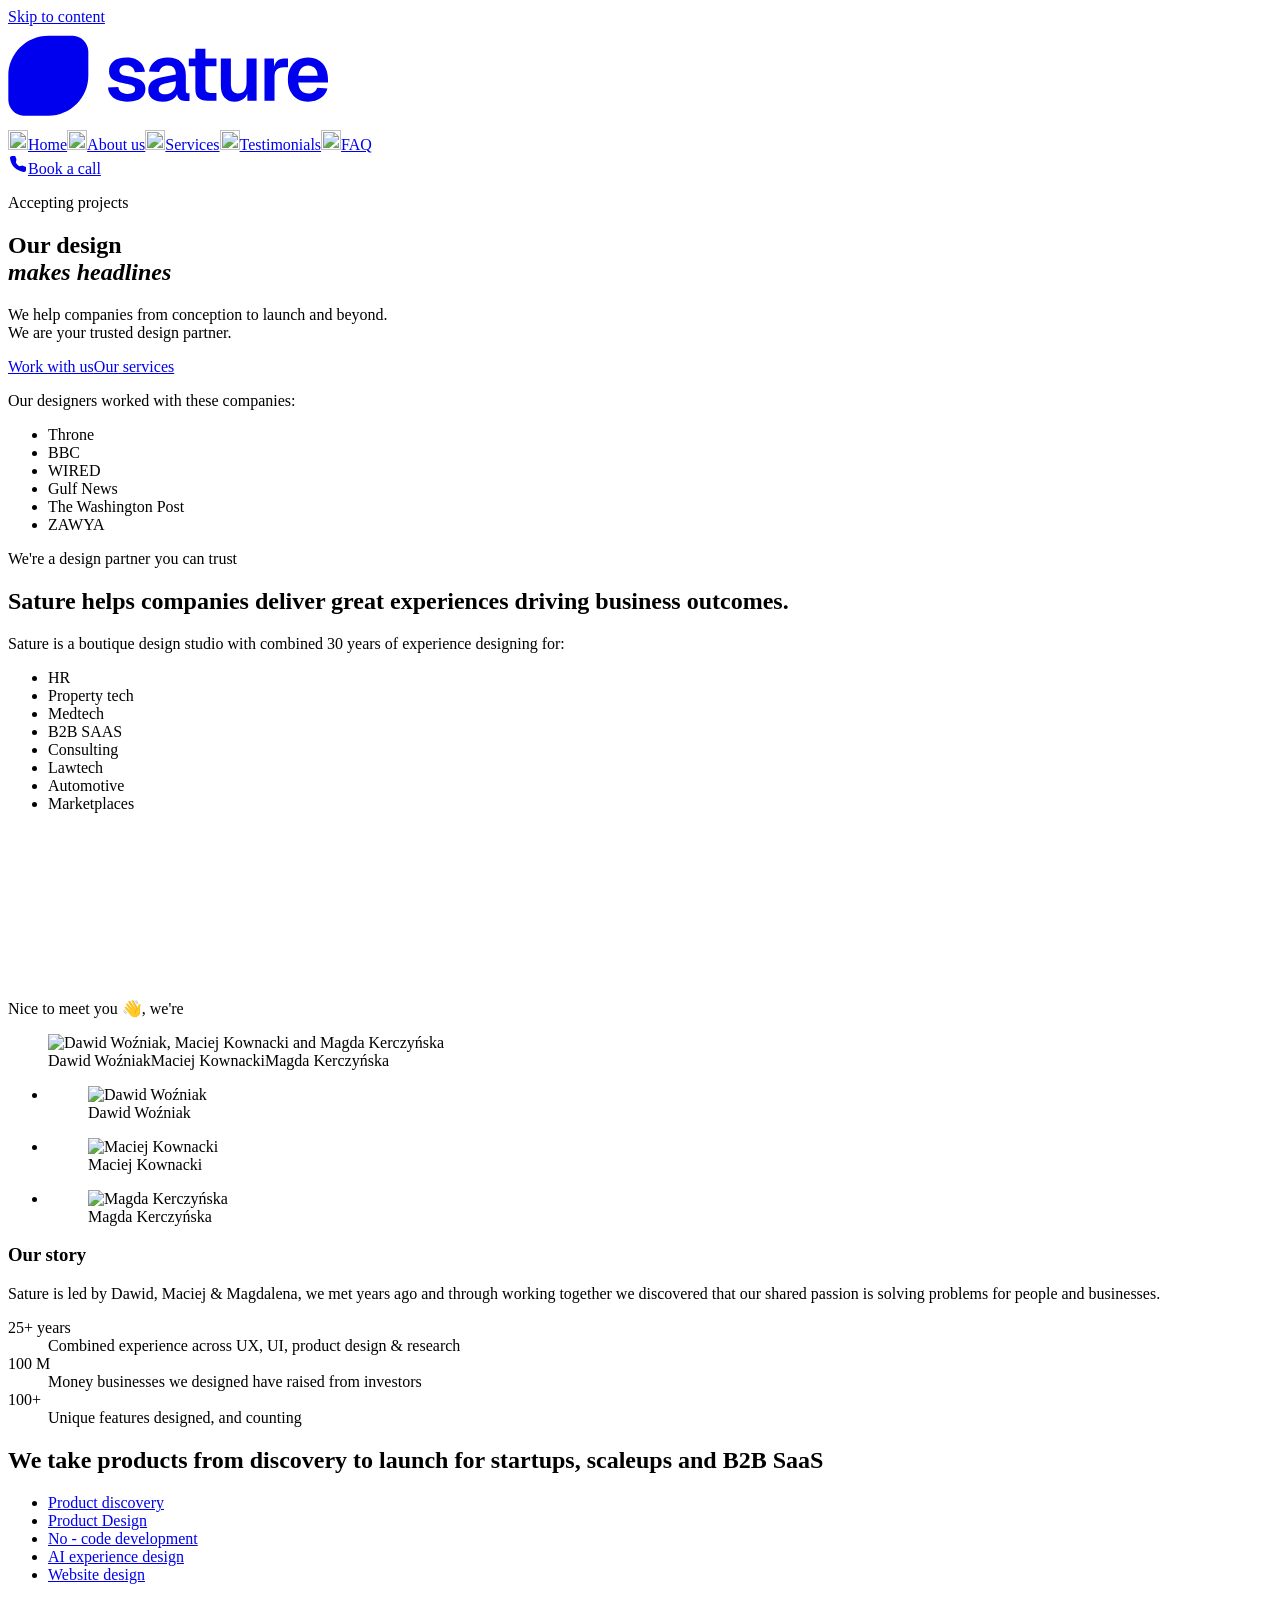
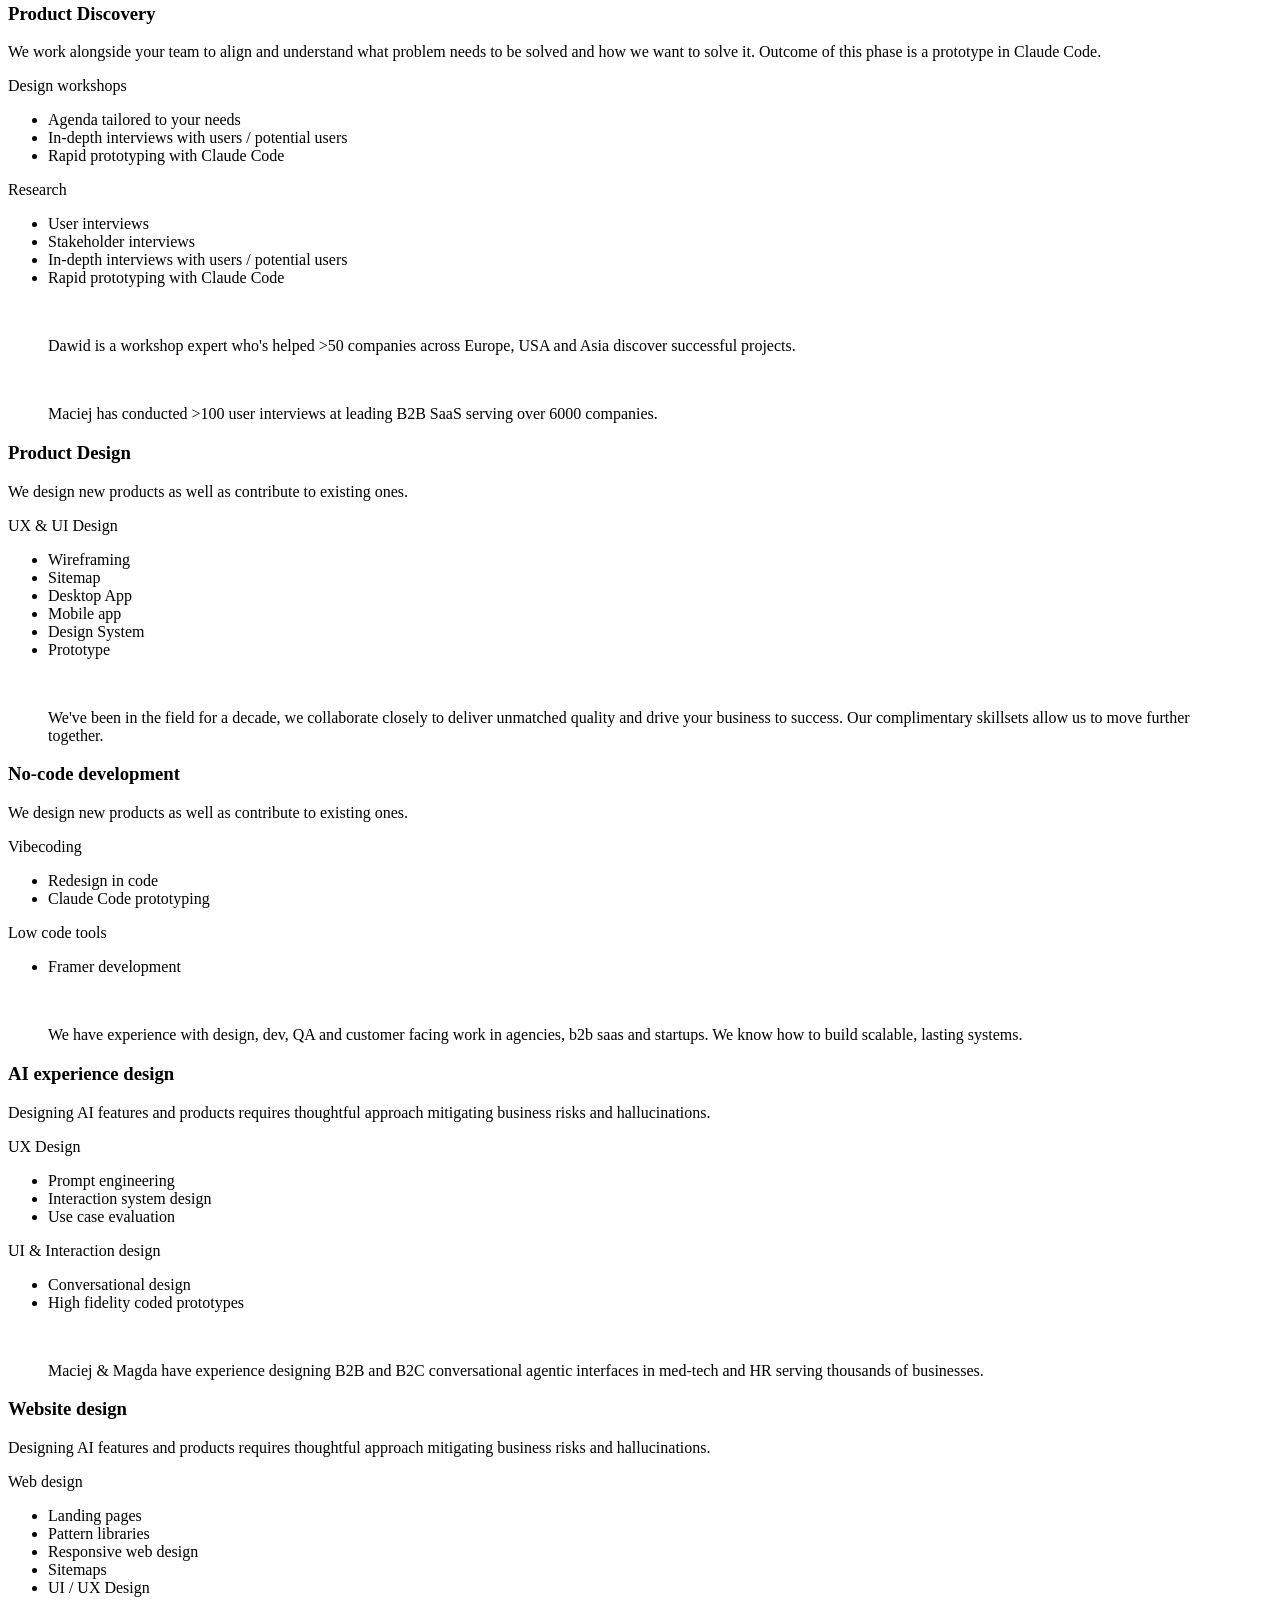
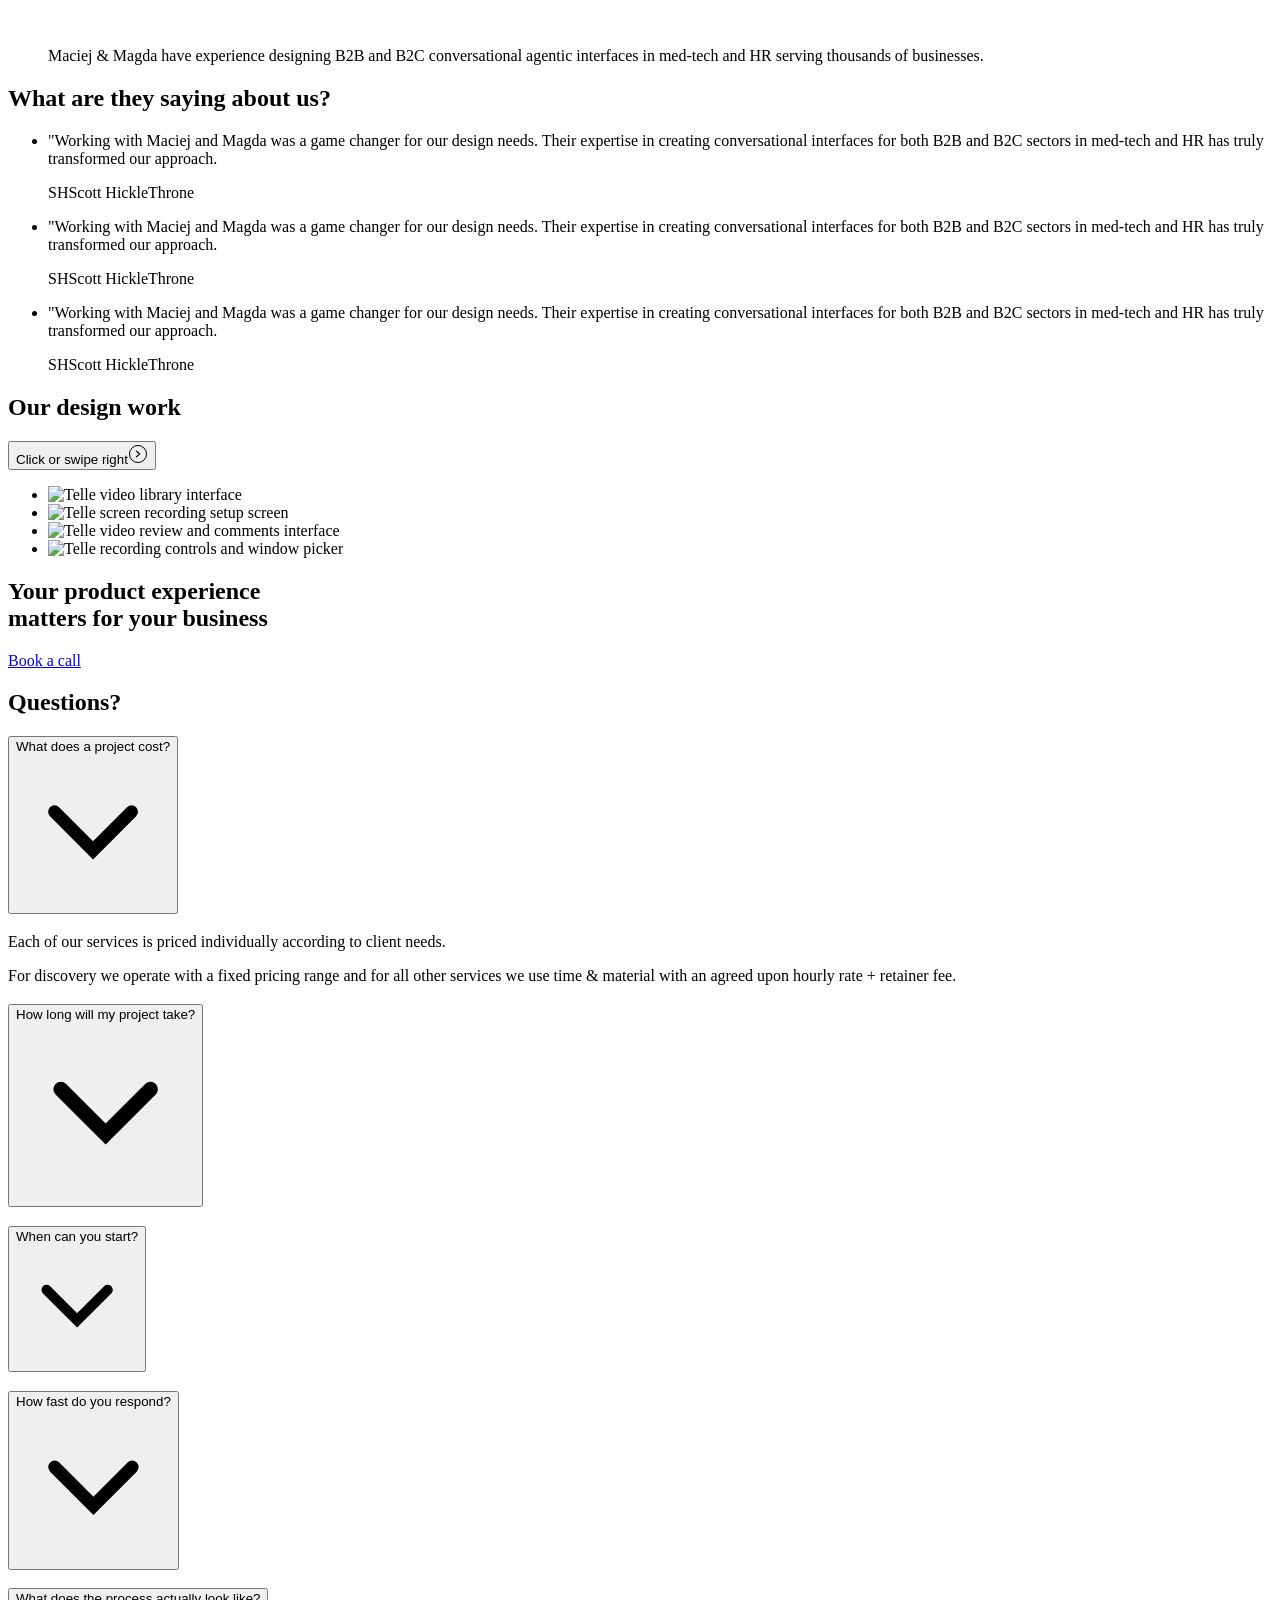
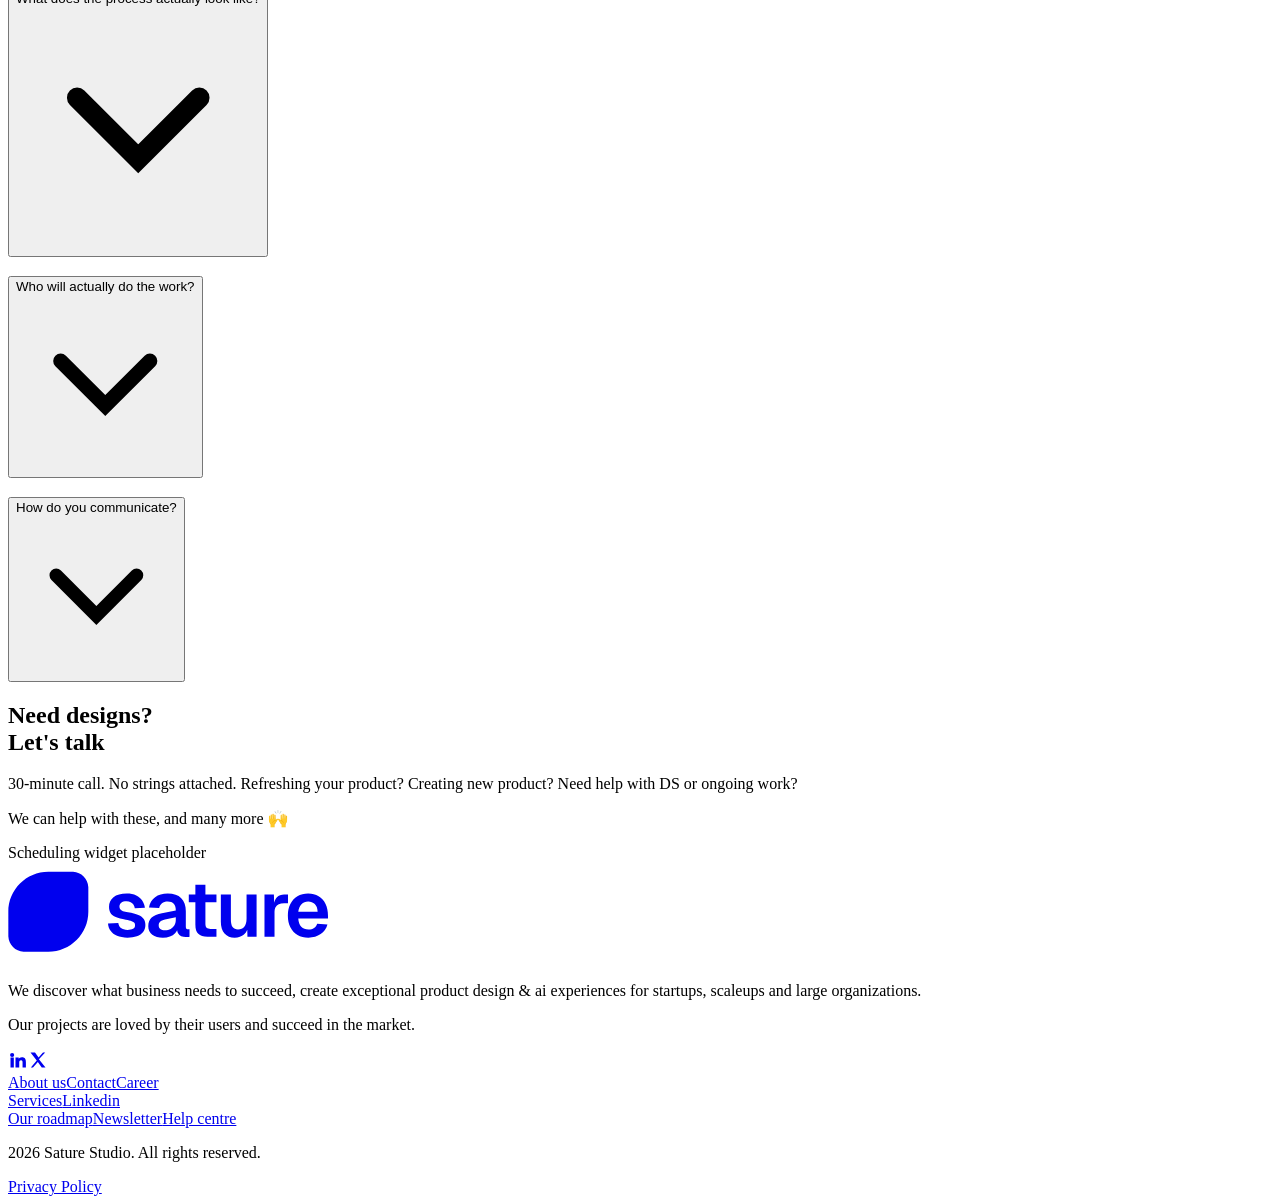
==== commit 5419cb94: "Preview build of the Astro landing Built from dawidw/sature-site feature/new-version @ 8212f07 with " ====
--- a/index.html
+++ b/index.html
@@ -1 +1 @@
-<!DOCTYPE html><html lang="en"><head><meta charset="UTF-8"><meta name="viewport" content="width=device-width, initial-scale=1.0"><title>Sature — Product design studio for startups, scaleups &amp; B2B SaaS</title><meta name="description" content="Sature is a boutique design studio helping startups, scaleups and B2B SaaS companies deliver great experiences that drive business outcomes."><meta name="theme-color" content="#0a0a0a"><link rel="icon" href="data:image/svg+xml,<svg xmlns=%22http://www.w3.org/2000/svg%22 viewBox=%220 0 32 32%22><rect width=%2232%22 height=%2232%22 rx=%228%22 fill=%22%230a0a0a%22/><circle cx=%2216%22 cy=%2216%22 r=%227%22 fill=%22%23ff5a2c%22/></svg>"><link rel="preconnect" href="https://fonts.googleapis.com"><link rel="preconnect" href="https://fonts.gstatic.com" crossorigin><link href="https://fonts.googleapis.com/css2?family=Geist:wght@400;500;600;700&family=Lora:ital,wght@0,500;0,600;0,700;1,500;1,600;1,700&display=swap" rel="stylesheet"><link rel="stylesheet" href="/sature-preview/_astro/global.CzM7i2Vx.css"></head><body><a class="skip-link" href="#main">Skip to content</a><header class="site-header"><div class="wrap header-inner"><a class="brand" href="#top" aria-label="Sature home"><svg class="brand-logo" width="320" height="100" viewBox="0 0 320 100" fill="none" aria-hidden="true" xmlns="http://www.w3.org/2000/svg"><path d="M118.737 31.5947C122.5 31.5947 125.663 32.2266 128.224 33.4902C130.785 34.7013 132.771 36.3861 134.183 38.5449C135.646 40.6511 136.561 43.0735 136.927 45.8115L126.812 46.2861C126.551 44.8644 126.081 43.6264 125.401 42.5732C124.722 41.5203 123.807 40.7306 122.657 40.2041C121.507 39.625 120.149 39.335 118.581 39.335C116.229 39.335 114.452 39.8092 113.25 40.7568C112.048 41.7046 111.446 42.9683 111.446 44.5479C111.446 45.6536 111.708 46.5753 112.23 47.3125C112.805 48.0497 113.72 48.655 114.975 49.1289C116.229 49.5501 117.902 49.9449 119.992 50.3135C124.382 50.998 127.832 51.8933 130.341 52.999C132.902 54.0521 134.705 55.4216 135.75 57.1064C136.848 58.7388 137.396 60.7135 137.396 63.0303C137.396 65.7157 136.639 68.0067 135.123 69.9023C133.66 71.7977 131.569 73.2457 128.852 74.2461C126.186 75.1939 123.05 75.668 119.443 75.668C115.314 75.668 111.838 75.0627 109.016 73.8516C106.246 72.6405 104.103 70.9548 102.587 68.7959C101.071 66.6372 100.209 64.189 100 61.4512L110.271 60.9766C110.636 63.1881 111.551 64.8993 113.015 66.1104C114.478 67.3214 116.647 67.9277 119.521 67.9277C121.873 67.9277 123.703 67.5585 125.01 66.8213C126.368 66.0315 127.048 64.8206 127.048 63.1885C127.048 62.2407 126.813 61.4502 126.343 60.8184C125.872 60.1865 124.983 59.634 123.677 59.1602C122.37 58.6863 120.436 58.2122 117.875 57.7383C113.589 57.0011 110.218 56.1058 107.762 55.0527C105.305 53.947 103.554 52.5777 102.509 50.9453C101.516 49.3131 101.02 47.2862 101.02 44.8643C101.02 40.915 102.509 37.7288 105.488 35.3066C108.52 32.832 112.936 31.5948 118.737 31.5947ZM159.718 31.5947C165.676 31.5947 170.172 33.1217 173.203 36.1758C176.287 39.1771 177.828 43.4949 177.828 49.1289V64.4521C177.828 65.5575 178.011 66.3209 178.377 66.7422C178.795 67.1634 179.397 67.374 180.181 67.374H181.514V74.7197C181.2 74.825 180.677 74.9044 179.945 74.957C179.266 75.0097 178.56 75.0361 177.828 75.0361C176.104 75.0361 174.562 74.7726 173.203 74.2461C171.844 73.6669 170.798 72.6923 170.066 71.3232C169.625 70.4651 169.318 69.4246 169.143 68.2021C168.649 69.261 167.965 70.2495 167.088 71.166C165.729 72.5877 164.004 73.6936 161.913 74.4834C159.823 75.2732 157.471 75.668 154.857 75.668C150.467 75.668 146.939 74.6669 144.273 72.666C141.608 70.6124 140.274 67.769 140.274 64.1357C140.274 60.5027 141.399 57.659 143.646 55.6055C145.894 53.5521 149.317 52.0777 153.916 51.1826L167.793 48.418C167.793 45.4169 167.114 43.1794 165.755 41.7051C164.396 40.1781 162.383 39.4141 159.718 39.4141C157.314 39.4141 155.406 39.9932 153.995 41.1514C152.636 42.2571 151.696 43.8636 151.173 45.9697L140.98 45.4961C141.817 41.0203 143.855 37.5971 147.096 35.2275C150.336 32.8055 154.544 31.5948 159.718 31.5947ZM300.166 31.5947C304.138 31.5947 307.614 32.4901 310.593 34.2803C313.624 36.0705 315.95 38.6506 317.57 42.0205C319.191 45.3905 320.001 49.4455 320.001 54.1846V56.4746H290.287C290.496 60.1604 291.49 62.9511 293.267 64.8467C295.096 66.6896 297.5 67.6113 300.479 67.6113C302.727 67.6113 304.582 67.1108 306.046 66.1104C307.562 65.0573 308.607 63.6095 309.182 61.7666L319.452 62.3984C318.302 66.5055 316.029 69.7438 312.632 72.1133C309.287 74.4828 305.21 75.6679 300.401 75.668C296.22 75.668 292.588 74.7726 289.504 72.9824C286.42 71.1395 284.042 68.5594 282.369 65.2422C280.697 61.9249 279.86 58.054 279.86 53.6309C279.86 49.2079 280.697 45.3642 282.369 42.0996C284.042 38.7824 286.393 36.2023 289.425 34.3594C292.509 32.5164 296.089 31.5947 300.166 31.5947ZM222.878 57.1846C222.878 60.7125 223.453 63.3199 224.603 65.0049C225.805 66.6369 227.608 67.4531 230.012 67.4531C232.73 67.4531 234.821 66.5579 236.284 64.7676C237.8 62.9246 238.558 60.2653 238.558 56.79V32.542H248.593V74.7197H239.42L239.279 67.8125C238.488 69.7571 237.388 71.3496 235.971 72.5869C233.619 74.6405 230.508 75.667 226.641 75.667C222.407 75.667 219.036 74.272 216.527 71.4814C214.071 68.6381 212.843 64.715 212.843 59.7129V32.542H222.878V57.1846ZM197.411 32.542H208.466V40.3613H197.411V61.6875C197.411 63.6353 197.829 65.0041 198.665 65.7939C199.501 66.5311 200.808 66.9003 202.585 66.9004H208.466V74.7197H199.527C195.346 74.7197 192.262 73.7451 190.276 71.7969C188.343 69.8486 187.376 66.7944 187.376 62.6348V40.3613H180.79V32.542H187.376V22.6689H197.411V32.542ZM266.165 40.6309C266.833 38.3169 267.762 36.5422 268.952 35.3066C270.729 33.4637 273.134 32.542 276.165 32.542H280.007V41.2305H276.087C273.944 41.2305 272.167 41.546 270.756 42.1777C269.345 42.8096 268.273 43.8106 267.541 45.1797C266.862 46.4961 266.521 48.2338 266.521 50.3926V74.7197H256.486V32.542H265.895L266.165 40.6309ZM156.974 57.502C154.727 57.9758 153.106 58.6861 152.113 59.6338C151.172 60.5289 150.702 61.7141 150.702 63.1885C150.702 64.8208 151.225 66.0844 152.271 66.9795C153.368 67.8745 154.91 68.3222 156.896 68.3223C159.143 68.3223 161.077 67.8746 162.697 66.9795C164.318 66.0843 165.572 64.8473 166.461 63.2676C167.349 61.6879 167.793 59.8181 167.793 57.6592V55.29L156.974 57.502ZM300.166 39.5723C297.5 39.5723 295.279 40.4411 293.502 42.1787C291.777 43.9163 290.705 46.4172 290.287 49.6816H309.652C309.443 46.2594 308.477 43.7319 306.752 42.0996C305.027 40.4146 302.832 39.5723 300.166 39.5723Z" fill="currentColor"></path><path d="M63.3569 9.66895C64.2632 9.66895 64.7171 9.66914 65.1001 9.6875C73.3337 10.0826 79.9198 16.6687 80.3149 24.9023C80.3333 25.2853 80.3335 25.7392 80.3335 26.6455V49.6689C80.3335 71.7602 62.4247 89.6688 40.3335 89.6689H17.3101C16.4038 89.6689 15.9499 89.6687 15.5669 89.6504C7.33328 89.2553 0.747159 82.6692 0.352051 74.4355C0.333694 74.0526 0.333496 73.5987 0.333496 72.6924V49.6689C0.333497 27.5777 18.2423 9.66912 40.3335 9.66895H63.3569Z" fill="currentColor"></path><path class="brand-glyph" d="M40.5 24.416C42.1566 24.4163 43.5 25.7603 43.5 27.417V42.2578L53.9941 31.7637C55.1657 30.5921 57.0657 30.5921 58.2373 31.7637C59.4082 32.9353 59.4087 34.8355 58.2373 36.0068L47.7441 46.5H62.584C64.2404 46.5004 65.5838 47.8436 65.584 49.5C65.5837 51.1564 64.2403 52.4996 62.584 52.5H47.7432L58.2373 62.9941C59.4083 64.1658 59.4087 66.0659 58.2373 67.2373C57.0659 68.4087 55.1658 68.4083 53.9941 67.2373L43.5 56.7432V71.584C43.4996 73.2403 42.1564 74.5837 40.5 74.584C38.8436 74.5838 37.5004 73.2404 37.5 71.584V56.7441L27.0068 67.2373C25.8355 68.4087 23.9353 68.4082 22.7637 67.2373C21.5921 66.0657 21.5921 64.1657 22.7637 62.9941L33.2578 52.5H18.417C16.7603 52.5 15.4163 51.1566 15.416 49.5C15.4162 47.8433 16.7602 46.5 18.417 46.5H33.2568L22.7637 36.0068C21.5921 34.8353 21.5921 32.9352 22.7637 31.7637C23.9352 30.5921 25.8353 30.5921 27.0068 31.7637L37.5 42.2568V27.417C37.5 25.7602 38.8433 24.4162 40.5 24.416Z"></path></svg></a><nav class="main-nav" id="main-nav" aria-label="Primary"><a href="#top" class="is-active"><img src="/sature-preview/assets/img/icons/nav-home.svg" alt="" width="20" height="20">Home</a><a href="#about"><img src="/sature-preview/assets/img/icons/nav-about.svg" alt="" width="20" height="20">About us</a><a href="#services"><img src="/sature-preview/assets/img/icons/nav-services.svg" alt="" width="20" height="20">Services</a><a href="#testimonials"><img src="/sature-preview/assets/img/icons/nav-testimonials.svg" alt="" width="20" height="20">Testimonials</a><a href="#faq"><img src="/sature-preview/assets/img/icons/nav-faq.svg" alt="" width="20" height="20">FAQ</a></nav><div class="header-actions"><a class="btn btn-dark btn-sm" href="#contact" aria-label="Book a call"><svg width="20" height="20" viewBox="0 0 20 20" fill="none" aria-hidden="true"><path fill-rule="evenodd" clip-rule="evenodd" d="M3.96641 2H6.78337C7.01797 2 7.22799 2.14642 7.31057 2.36754L8.40362 5.29419C8.43983 5.39107 8.449 5.49606 8.43015 5.59781L7.88244 8.55628C8.55564 10.1505 9.66758 11.2218 11.5118 12.1828L14.4144 11.6164C14.5174 11.5963 14.624 11.6056 14.7221 11.6433L17.6373 12.7619C17.8557 12.8457 18 13.0566 18 13.2919V16.0026C18 17.2319 16.9244 18.2295 15.6663 17.9538C13.373 17.4513 9.12438 16.1741 6.14889 13.1778C3.29871 10.3077 2.34378 6.34286 2.02231 4.19973C1.8389 2.97688 2.8128 2 3.96641 2Z" fill="currentColor"></path></svg><span>Book a call</span></a></div></div></header><main id="main"><section class="hero-wrap wrap" id="top"><div class="hero"><div class="hero-inner"><p class="eyebrow eyebrow-light badge"><span class="dot" aria-hidden="true"></span>Accepting projects</p><h1 class="hero-title">Our design<br><em>makes headlines</em></h1><p class="hero-sub">We help companies from conception to launch and beyond.<br>We are your trusted design partner.</p><div class="hero-actions"><a class="btn btn-light" href="#contact">Work with us</a><a class="btn btn-outline-light" href="#services">Our services</a></div><div class="hero-logos"><p class="hero-logos-label">Our designers worked with these companies:</p><ul class="logo-row" aria-label="Press and companies Sature has worked with"><li class="logo-throne">Throne</li><li class="logo-bbc"><span>B</span><span>B</span><span>C</span></li><li class="logo-wired">WIRED</li><li class="logo-gulfnews">Gulf News</li><li class="logo-wapo">The Washington Post</li><li class="logo-zawya">ZAWYA</li></ul></div></div></div></section><section class="section" id="about"><div class="wrap"><p class="eyebrow-serif center">We&#39;re a design partner you can trust</p><h2 class="section-title display center">Sature helps companies deliver great experiences driving business outcomes.</h2></div></section><section class="section section-industries"><div class="wrap wrap-gutter-80"><div class="about-grid"><div class="about-copy"><p>Sature is a boutique design studio with combined 30 years of experience designing for:</p><ul class="tag-list" aria-label="Industries"><li>HR</li><li>Property tech</li><li>Medtech</li><li>B2B SAAS</li><li>Consulting</li><li>Lawtech</li><li>Automotive</li><li>Marketplaces</li></ul></div><div class="about-visual" aria-hidden="true"><video class="about-video" poster="/sature-preview/assets/video/office-portrait-poster.webp" preload="none" muted loop playsinline><source src="/sature-preview/assets/video/office-portrait.mp4" type="video/mp4"></video></div></div></div></section><section class="team-wrap wrap"><div class="section-dark"><p class="section-title center on-dark">Nice to meet you <span aria-hidden="true">👋</span>, we&#39;re</p><figure class="founders"><img src="/sature-preview/assets/img/team/founders.webp" alt="Dawid Woźniak, Maciej Kownacki and Magda Kerczyńska" width="1015" height="556" loading="lazy"><figcaption class="founders-names"><span>Dawid Woźniak</span><span>Maciej Kownacki</span><span>Magda Kerczyńska</span></figcaption></figure><ul class="founders-stack"><li><figure><img src="/sature-preview/assets/img/team/founder-dawid.webp" alt="Dawid Woźniak" width="732" height="908" loading="lazy"><figcaption>Dawid Woźniak</figcaption></figure></li><li><figure><img src="/sature-preview/assets/img/team/founder-maciej.webp" alt="Maciej Kownacki" width="732" height="908" loading="lazy"><figcaption>Maciej Kownacki</figcaption></figure></li><li><figure><img src="/sature-preview/assets/img/team/founder-magda.webp" alt="Magda Kerczyńska" width="732" height="908" loading="lazy"><figcaption>Magda Kerczyńska</figcaption></figure></li></ul><div class="story-grid"><div class="story-copy"><h3>Our story</h3><p>Sature is led by Dawid, Maciej &amp; Magdalena, we met years ago and through working together we discovered that our shared passion is solving problems for people and businesses.</p></div><dl class="stats"><div class="stat"><dt>25+ years</dt><dd>Combined experience across UX, UI, product design &amp; research</dd></div><div class="stat"><dt>100 M</dt><dd>Money businesses we designed have raised from investors</dd></div><div class="stat"><dt>100+</dt><dd>Unique features designed, and counting</dd></div></dl></div></div></section><section class="section" id="services"><div class="wrap wrap-gutter-80"><h2 class="section-title display center">Discovery, product design, design systems, AI experience design and no-code development for <span class="muted-text">startups, scaleups and b2b saas</span></h2><div class="services-layout"><nav class="services-nav" aria-label="Services"><ul id="services-nav-list"><li><a href="#svc-discovery" class="is-active">Product discovery</a></li><li><a href="#svc-design">Product Design</a></li><li><a href="#svc-nocode">No - code development</a></li><li><a href="#svc-ai">AI experience design</a></li><li><a href="#svc-website">Website design</a></li></ul></nav><div class="services-content" id="services-content"><article class="service-block" id="svc-discovery"><h3>Product Discovery</h3><p>We work alongside your team to align and understand what problem needs to be solved and how we want to solve it. Outcome of this phase is a prototype in Claude Code.</p><div class="check-group"><p class="check-group-label">Design workshops</p><ul class="check-list"><li>Agenda tailored to your needs</li><li>In-depth interviews with users / potential users</li><li>Rapid prototyping with Claude Code</li></ul></div><div class="check-group"><p class="check-group-label">Research</p><ul class="check-list"><li>User interviews</li><li>Stakeholder interviews</li><li>In-depth interviews with users / potential users</li><li>Rapid prototyping with Claude Code</li></ul></div><blockquote class="mini-quote"><span class="mini-avatars" aria-hidden="true"><img src="/sature-preview/assets/img/team/david.webp" alt=""></span><p>Dawid is a workshop expert who&#39;s helped &gt;50 companies across Europe, USA and Asia discover successful projects.</p></blockquote><blockquote class="mini-quote"><span class="mini-avatars" aria-hidden="true"><img src="/sature-preview/assets/img/team/maciej.webp" alt=""></span><p>Maciej has conducted &gt;100 user interviews at leading B2B SaaS serving over 6000 companies.</p></blockquote></article><article class="service-block" id="svc-design"><h3>Product Design</h3><p>We design new products as well as contribute to existing ones.</p><div class="check-group"><p class="check-group-label">UX &amp; UI Design</p><ul class="check-list"><li>Wireframing</li><li>Sitemap</li><li>Desktop App</li><li>Mobile app</li><li>Design System</li><li>Prototype</li></ul></div><blockquote class="mini-quote"><span class="mini-avatars" aria-hidden="true"><img src="/sature-preview/assets/img/team/david.webp" alt=""><img src="/sature-preview/assets/img/team/maciej.webp" alt=""><img src="/sature-preview/assets/img/team/magdalena.webp" alt=""></span><p>We&#39;ve been in the field for a decade, we collaborate closely to deliver unmatched quality and drive your business to success. Our complimentary skillsets allow us to move further together.</p></blockquote></article><article class="service-block" id="svc-nocode"><h3>No-code development</h3><p>We design new products as well as contribute to existing ones.</p><div class="check-group"><p class="check-group-label">Vibecoding</p><ul class="check-list"><li>Redesign in code</li><li>Claude Code prototyping</li></ul></div><div class="check-group"><p class="check-group-label">Low code tools</p><ul class="check-list"><li>Framer development</li></ul></div><blockquote class="mini-quote"><span class="mini-avatars" aria-hidden="true"><img src="/sature-preview/assets/img/team/david.webp" alt=""><img src="/sature-preview/assets/img/team/maciej.webp" alt=""><img src="/sature-preview/assets/img/team/magdalena.webp" alt=""></span><p>We have experience with design, dev, QA and customer facing work in agencies, b2b saas and startups. We know how to build scalable, lasting systems.</p></blockquote></article><article class="service-block" id="svc-ai"><h3>AI experience design</h3><p>Designing AI features and products requires thoughtful approach mitigating business risks and hallucinations.</p><div class="check-group"><p class="check-group-label">UX Design</p><ul class="check-list"><li>Prompt engineering</li><li>Interaction system design</li><li>Use case evaluation</li></ul></div><div class="check-group"><p class="check-group-label">UI &amp; Interaction design</p><ul class="check-list"><li>Conversational design</li><li>High fidelity coded prototypes</li></ul></div><blockquote class="mini-quote"><span class="mini-avatars" aria-hidden="true"><img src="/sature-preview/assets/img/team/maciej.webp" alt=""><img src="/sature-preview/assets/img/team/magdalena.webp" alt=""></span><p>Maciej &amp; Magda have experience designing B2B and B2C conversational agentic interfaces in med-tech and HR serving thousands of businesses.</p></blockquote></article><article class="service-block" id="svc-website"><h3>Website design</h3><p>Designing AI features and products requires thoughtful approach mitigating business risks and hallucinations.</p><div class="check-group"><p class="check-group-label">Web design</p><ul class="check-list"><li>Landing pages</li><li>Pattern libraries</li><li>Responsive web design</li><li>Sitemaps</li><li>UI / UX Design</li></ul></div><blockquote class="mini-quote"><span class="mini-avatars" aria-hidden="true"><img src="/sature-preview/assets/img/team/maciej.webp" alt=""><img src="/sature-preview/assets/img/team/magdalena.webp" alt=""></span><p>Maciej &amp; Magda have experience designing B2B and B2C conversational agentic interfaces in med-tech and HR serving thousands of businesses.</p></blockquote></article></div></div></div></section><section class="section" id="testimonials"><div class="wrap wrap-bleed"><div class="testimonials-panel"><h2 class="section-title center">What are they saying about us?</h2><ul class="testimonial-grid"><li class="testimonial-card"><p>&quot;Working with Maciej and Magda was a game changer for our design needs. Their expertise in creating conversational interfaces for both B2B and B2C sectors in med-tech and HR has truly transformed our approach.</p><div class="testimonial-attr"><span class="avatar avatar-sm avatar-a" aria-hidden="true">SH</span><span class="attr-name">Scott Hickle</span><span class="attr-company logo-throne">Throne</span></div></li><li class="testimonial-card"><p>&quot;Working with Maciej and Magda was a game changer for our design needs. Their expertise in creating conversational interfaces for both B2B and B2C sectors in med-tech and HR has truly transformed our approach.</p><div class="testimonial-attr"><span class="avatar avatar-sm avatar-a" aria-hidden="true">SH</span><span class="attr-name">Scott Hickle</span><span class="attr-company logo-throne">Throne</span></div></li><li class="testimonial-card"><p>&quot;Working with Maciej and Magda was a game changer for our design needs. Their expertise in creating conversational interfaces for both B2B and B2C sectors in med-tech and HR has truly transformed our approach.</p><div class="testimonial-attr"><span class="avatar avatar-sm avatar-a" aria-hidden="true">SH</span><span class="attr-name">Scott Hickle</span><span class="attr-company logo-throne">Throne</span></div></li></ul></div></div></section><section class="section" id="work"><div class="wrap wrap-gutter-80"><div class="work-header"><h2 class="section-title">Our design work</h2><button class="carousel-hint" id="work-next" type="button" aria-label="Show next work example"><span>Click or swipe right</span><svg width="20" height="20" viewBox="0 0 24 24" fill="none" aria-hidden="true"><circle cx="12" cy="12" r="10.25" stroke="currentColor" stroke-width="1.2"></circle><path d="M10 8.5L14 12L10 15.5" stroke="currentColor" stroke-width="1.4" stroke-linecap="round" stroke-linejoin="round"></path></svg></button></div></div><div class="work-carousel-viewport"><ul class="work-carousel" id="work-carousel"><li class="work-card"><img src="/sature-preview/assets/img/work/work1.webp" alt="Telle video library interface" loading="lazy"></li><li class="work-card"><img src="/sature-preview/assets/img/work/work2.webp" alt="Telle screen recording setup screen" loading="lazy"></li><li class="work-card"><img src="/sature-preview/assets/img/work/work3.webp" alt="Telle video review and comments interface" loading="lazy"></li><li class="work-card"><img src="/sature-preview/assets/img/work/work4.webp" alt="Telle recording controls and window picker" loading="lazy"></li></ul></div></section><section class="cta-wrap wrap"><div class="cta-band"><div class="cta-inner"><h2>Your product experience<br>matters for <strong>your business</strong></h2><a class="btn btn-light" href="#contact">Book a call</a></div></div></section><section class="section" id="faq"><div class="wrap wrap-narrow"><h2 class="section-title center">Questions?</h2><div class="accordion" id="accordion"><div class="accordion-item"><h3><button class="accordion-trigger" aria-expanded="true" aria-controls="faq-1">What does a project cost?<span class="chev-wrap"><svg class="chev" viewBox="0 0 24 24" aria-hidden="true"><path d="M6 9l6 6 6-6" stroke="currentColor" stroke-width="2" fill="none" stroke-linecap="round"></path></svg></span></button></h3><div class="accordion-panel" id="faq-1"><p>Each of our services is priced individually according to client needs.</p><p>For discovery we operate with a fixed pricing range and for all other services we use time &amp; material with an agreed upon hourly rate + retainer fee.</p></div></div><div class="accordion-item"><h3><button class="accordion-trigger" aria-expanded="false" aria-controls="faq-2">How long will my project take?<span class="chev-wrap"><svg class="chev" viewBox="0 0 24 24" aria-hidden="true"><path d="M6 9l6 6 6-6" stroke="currentColor" stroke-width="2" fill="none" stroke-linecap="round"></path></svg></span></button></h3><div class="accordion-panel" id="faq-2" hidden><p>It depends on scope — a focused discovery sprint can wrap in two weeks, while a full product design engagement typically runs six to twelve weeks.</p></div></div><div class="accordion-item"><h3><button class="accordion-trigger" aria-expanded="false" aria-controls="faq-3">When can you start?<span class="chev-wrap"><svg class="chev" viewBox="0 0 24 24" aria-hidden="true"><path d="M6 9l6 6 6-6" stroke="currentColor" stroke-width="2" fill="none" stroke-linecap="round"></path></svg></span></button></h3><div class="accordion-panel" id="faq-3" hidden><p>Most engagements kick off within one to two weeks of signing. For urgent scopes we can often start sooner — ask us on the call.</p></div></div><div class="accordion-item"><h3><button class="accordion-trigger" aria-expanded="false" aria-controls="faq-4">How fast do you respond?<span class="chev-wrap"><svg class="chev" viewBox="0 0 24 24" aria-hidden="true"><path d="M6 9l6 6 6-6" stroke="currentColor" stroke-width="2" fill="none" stroke-linecap="round"></path></svg></span></button></h3><div class="accordion-panel" id="faq-4" hidden><p>We reply to new inquiries within one business day, and stay just as responsive throughout the engagement.</p></div></div><div class="accordion-item"><h3><button class="accordion-trigger" aria-expanded="false" aria-controls="faq-5">What does the process actually look like?<span class="chev-wrap"><svg class="chev" viewBox="0 0 24 24" aria-hidden="true"><path d="M6 9l6 6 6-6" stroke="currentColor" stroke-width="2" fill="none" stroke-linecap="round"></path></svg></span></button></h3><div class="accordion-panel" id="faq-5" hidden><p>We start with a short discovery call, scope the engagement together, then work in focused sprints with regular check-ins until we hand off a finished, documented deliverable.</p></div></div><div class="accordion-item"><h3><button class="accordion-trigger" aria-expanded="false" aria-controls="faq-6">Who will actually do the work?<span class="chev-wrap"><svg class="chev" viewBox="0 0 24 24" aria-hidden="true"><path d="M6 9l6 6 6-6" stroke="currentColor" stroke-width="2" fill="none" stroke-linecap="round"></path></svg></span></button></h3><div class="accordion-panel" id="faq-6" hidden><p>Dawid, Maciej and Magdalena work directly on every engagement — no account managers, no handoffs to a team you haven&#39;t met.</p></div></div><div class="accordion-item"><h3><button class="accordion-trigger" aria-expanded="false" aria-controls="faq-7">How do you communicate?<span class="chev-wrap"><svg class="chev" viewBox="0 0 24 24" aria-hidden="true"><path d="M6 9l6 6 6-6" stroke="currentColor" stroke-width="2" fill="none" stroke-linecap="round"></path></svg></span></button></h3><div class="accordion-panel" id="faq-7" hidden><p>Mostly async over Slack or email, with a weekly call to review progress — whatever fits your team&#39;s existing workflow.</p></div></div></div></div></section><section class="section" id="contact"><div class="wrap contact-grid"><div class="contact-copy"><h2 class="section-title">Need designs?<br>Let&#39;s talk</h2><p>30-minute call. No strings attached. Refreshing your product? Creating new product? Need help with DS or ongoing work?</p><p class="contact-note">We can help with these, and many more <span aria-hidden="true">🙌</span></p></div><div class="contact-visual" aria-hidden="true"><div class="contact-placeholder"><span>Scheduling widget placeholder</span></div></div></div></section></main><footer class="footer-wrap wrap"><div class="site-footer footer-inner"><div class="footer-top"><div class="footer-brand"><a class="brand" href="#top" aria-label="Sature home"><svg class="brand-logo" width="320" height="100" viewBox="0 0 320 100" fill="none" aria-hidden="true" xmlns="http://www.w3.org/2000/svg"><path d="M118.737 31.5947C122.5 31.5947 125.663 32.2266 128.224 33.4902C130.785 34.7013 132.771 36.3861 134.183 38.5449C135.646 40.6511 136.561 43.0735 136.927 45.8115L126.812 46.2861C126.551 44.8644 126.081 43.6264 125.401 42.5732C124.722 41.5203 123.807 40.7306 122.657 40.2041C121.507 39.625 120.149 39.335 118.581 39.335C116.229 39.335 114.452 39.8092 113.25 40.7568C112.048 41.7046 111.446 42.9683 111.446 44.5479C111.446 45.6536 111.708 46.5753 112.23 47.3125C112.805 48.0497 113.72 48.655 114.975 49.1289C116.229 49.5501 117.902 49.9449 119.992 50.3135C124.382 50.998 127.832 51.8933 130.341 52.999C132.902 54.0521 134.705 55.4216 135.75 57.1064C136.848 58.7388 137.396 60.7135 137.396 63.0303C137.396 65.7157 136.639 68.0067 135.123 69.9023C133.66 71.7977 131.569 73.2457 128.852 74.2461C126.186 75.1939 123.05 75.668 119.443 75.668C115.314 75.668 111.838 75.0627 109.016 73.8516C106.246 72.6405 104.103 70.9548 102.587 68.7959C101.071 66.6372 100.209 64.189 100 61.4512L110.271 60.9766C110.636 63.1881 111.551 64.8993 113.015 66.1104C114.478 67.3214 116.647 67.9277 119.521 67.9277C121.873 67.9277 123.703 67.5585 125.01 66.8213C126.368 66.0315 127.048 64.8206 127.048 63.1885C127.048 62.2407 126.813 61.4502 126.343 60.8184C125.872 60.1865 124.983 59.634 123.677 59.1602C122.37 58.6863 120.436 58.2122 117.875 57.7383C113.589 57.0011 110.218 56.1058 107.762 55.0527C105.305 53.947 103.554 52.5777 102.509 50.9453C101.516 49.3131 101.02 47.2862 101.02 44.8643C101.02 40.915 102.509 37.7288 105.488 35.3066C108.52 32.832 112.936 31.5948 118.737 31.5947ZM159.718 31.5947C165.676 31.5947 170.172 33.1217 173.203 36.1758C176.287 39.1771 177.828 43.4949 177.828 49.1289V64.4521C177.828 65.5575 178.011 66.3209 178.377 66.7422C178.795 67.1634 179.397 67.374 180.181 67.374H181.514V74.7197C181.2 74.825 180.677 74.9044 179.945 74.957C179.266 75.0097 178.56 75.0361 177.828 75.0361C176.104 75.0361 174.562 74.7726 173.203 74.2461C171.844 73.6669 170.798 72.6923 170.066 71.3232C169.625 70.4651 169.318 69.4246 169.143 68.2021C168.649 69.261 167.965 70.2495 167.088 71.166C165.729 72.5877 164.004 73.6936 161.913 74.4834C159.823 75.2732 157.471 75.668 154.857 75.668C150.467 75.668 146.939 74.6669 144.273 72.666C141.608 70.6124 140.274 67.769 140.274 64.1357C140.274 60.5027 141.399 57.659 143.646 55.6055C145.894 53.5521 149.317 52.0777 153.916 51.1826L167.793 48.418C167.793 45.4169 167.114 43.1794 165.755 41.7051C164.396 40.1781 162.383 39.4141 159.718 39.4141C157.314 39.4141 155.406 39.9932 153.995 41.1514C152.636 42.2571 151.696 43.8636 151.173 45.9697L140.98 45.4961C141.817 41.0203 143.855 37.5971 147.096 35.2275C150.336 32.8055 154.544 31.5948 159.718 31.5947ZM300.166 31.5947C304.138 31.5947 307.614 32.4901 310.593 34.2803C313.624 36.0705 315.95 38.6506 317.57 42.0205C319.191 45.3905 320.001 49.4455 320.001 54.1846V56.4746H290.287C290.496 60.1604 291.49 62.9511 293.267 64.8467C295.096 66.6896 297.5 67.6113 300.479 67.6113C302.727 67.6113 304.582 67.1108 306.046 66.1104C307.562 65.0573 308.607 63.6095 309.182 61.7666L319.452 62.3984C318.302 66.5055 316.029 69.7438 312.632 72.1133C309.287 74.4828 305.21 75.6679 300.401 75.668C296.22 75.668 292.588 74.7726 289.504 72.9824C286.42 71.1395 284.042 68.5594 282.369 65.2422C280.697 61.9249 279.86 58.054 279.86 53.6309C279.86 49.2079 280.697 45.3642 282.369 42.0996C284.042 38.7824 286.393 36.2023 289.425 34.3594C292.509 32.5164 296.089 31.5947 300.166 31.5947ZM222.878 57.1846C222.878 60.7125 223.453 63.3199 224.603 65.0049C225.805 66.6369 227.608 67.4531 230.012 67.4531C232.73 67.4531 234.821 66.5579 236.284 64.7676C237.8 62.9246 238.558 60.2653 238.558 56.79V32.542H248.593V74.7197H239.42L239.279 67.8125C238.488 69.7571 237.388 71.3496 235.971 72.5869C233.619 74.6405 230.508 75.667 226.641 75.667C222.407 75.667 219.036 74.272 216.527 71.4814C214.071 68.6381 212.843 64.715 212.843 59.7129V32.542H222.878V57.1846ZM197.411 32.542H208.466V40.3613H197.411V61.6875C197.411 63.6353 197.829 65.0041 198.665 65.7939C199.501 66.5311 200.808 66.9003 202.585 66.9004H208.466V74.7197H199.527C195.346 74.7197 192.262 73.7451 190.276 71.7969C188.343 69.8486 187.376 66.7944 187.376 62.6348V40.3613H180.79V32.542H187.376V22.6689H197.411V32.542ZM266.165 40.6309C266.833 38.3169 267.762 36.5422 268.952 35.3066C270.729 33.4637 273.134 32.542 276.165 32.542H280.007V41.2305H276.087C273.944 41.2305 272.167 41.546 270.756 42.1777C269.345 42.8096 268.273 43.8106 267.541 45.1797C266.862 46.4961 266.521 48.2338 266.521 50.3926V74.7197H256.486V32.542H265.895L266.165 40.6309ZM156.974 57.502C154.727 57.9758 153.106 58.6861 152.113 59.6338C151.172 60.5289 150.702 61.7141 150.702 63.1885C150.702 64.8208 151.225 66.0844 152.271 66.9795C153.368 67.8745 154.91 68.3222 156.896 68.3223C159.143 68.3223 161.077 67.8746 162.697 66.9795C164.318 66.0843 165.572 64.8473 166.461 63.2676C167.349 61.6879 167.793 59.8181 167.793 57.6592V55.29L156.974 57.502ZM300.166 39.5723C297.5 39.5723 295.279 40.4411 293.502 42.1787C291.777 43.9163 290.705 46.4172 290.287 49.6816H309.652C309.443 46.2594 308.477 43.7319 306.752 42.0996C305.027 40.4146 302.832 39.5723 300.166 39.5723Z" fill="currentColor"></path><path d="M63.3569 9.66895C64.2632 9.66895 64.7171 9.66914 65.1001 9.6875C73.3337 10.0826 79.9198 16.6687 80.3149 24.9023C80.3333 25.2853 80.3335 25.7392 80.3335 26.6455V49.6689C80.3335 71.7602 62.4247 89.6688 40.3335 89.6689H17.3101C16.4038 89.6689 15.9499 89.6687 15.5669 89.6504C7.33328 89.2553 0.747159 82.6692 0.352051 74.4355C0.333694 74.0526 0.333496 73.5987 0.333496 72.6924V49.6689C0.333497 27.5777 18.2423 9.66912 40.3335 9.66895H63.3569Z" fill="currentColor"></path><path class="brand-glyph" d="M40.5 24.416C42.1566 24.4163 43.5 25.7603 43.5 27.417V42.2578L53.9941 31.7637C55.1657 30.5921 57.0657 30.5921 58.2373 31.7637C59.4082 32.9353 59.4087 34.8355 58.2373 36.0068L47.7441 46.5H62.584C64.2404 46.5004 65.5838 47.8436 65.584 49.5C65.5837 51.1564 64.2403 52.4996 62.584 52.5H47.7432L58.2373 62.9941C59.4083 64.1658 59.4087 66.0659 58.2373 67.2373C57.0659 68.4087 55.1658 68.4083 53.9941 67.2373L43.5 56.7432V71.584C43.4996 73.2403 42.1564 74.5837 40.5 74.584C38.8436 74.5838 37.5004 73.2404 37.5 71.584V56.7441L27.0068 67.2373C25.8355 68.4087 23.9353 68.4082 22.7637 67.2373C21.5921 66.0657 21.5921 64.1657 22.7637 62.9941L33.2578 52.5H18.417C16.7603 52.5 15.4163 51.1566 15.416 49.5C15.4162 47.8433 16.7602 46.5 18.417 46.5H33.2568L22.7637 36.0068C21.5921 34.8353 21.5921 32.9352 22.7637 31.7637C23.9352 30.5921 25.8353 30.5921 27.0068 31.7637L37.5 42.2568V27.417C37.5 25.7602 38.8433 24.4162 40.5 24.416Z"></path></svg></a><p>We discover what business needs to succeed, create exceptional product design &amp; ai experiences for startups, scaleups and large organizations.</p><p>Our projects are loved by their users and succeed in the market.</p><div class="social-links"><a href="#" aria-label="Sature on LinkedIn"><svg width="20" height="20" viewBox="0 0 24 24" fill="none" aria-hidden="true"><path d="M4.98 3.5a2.5 2.5 0 11-.02 5 2.5 2.5 0 01.02-5zM3 8.98h4v12.02H3V8.98zM9 8.98h3.83v1.64h.05c.53-1 1.84-2.06 3.79-2.06 4.05 0 4.8 2.67 4.8 6.14v6.3h-4v-5.59c0-1.33-.02-3.04-1.85-3.04-1.86 0-2.14 1.45-2.14 2.94v5.69H9V8.98z" fill="currentColor"></path></svg></a><a href="#" aria-label="Sature on X"><svg width="20" height="20" viewBox="0 0 24 24" fill="none" aria-hidden="true"><path d="M3 3l7.5 9.5L3.4 21H6l5.8-6.6L16.5 21H21l-7.9-9.9L20.6 3H18l-5.3 6.1L8.4 3H3z" fill="currentColor"></path></svg></a></div></div><nav class="footer-nav" aria-label="Footer"><div class="footer-col"><a href="#about">About us</a><a href="#contact">Contact</a><a href="#contact">Career</a></div><div class="footer-col"><a href="#services">Services</a><a href="#">Linkedin</a></div><div class="footer-col"><a href="#">Our roadmap</a><a href="#">Newsletter</a><a href="#">Help centre</a></div></nav></div><div class="footer-bottom"><p><span id="year"></span> Sature Studio. All rights reserved.</p><a href="#">Privacy Policy</a></div></div></footer><script type="module">(()=>{let e=document.getElementById(`year`);e&&(e.textContent=new Date().getFullYear()),document.querySelectorAll(`.accordion-trigger`).forEach(e=>{e.addEventListener(`click`,()=>{let t=document.getElementById(e.getAttribute(`aria-controls`)),n=e.getAttribute(`aria-expanded`)===`true`;e.setAttribute(`aria-expanded`,String(!n)),t&&(t.hidden=n)})});function t(e){let t=Array.from(document.querySelectorAll(e)),n=t.map(e=>({link:e,section:document.querySelector(e.getAttribute(`href`))})).filter(e=>e.section).sort((e,t)=>e.section.compareDocumentPosition(t.section)&Node.DOCUMENT_POSITION_FOLLOWING?-1:1);if(!n.length)return;let r=null,i=e=>{e!==r&&(r=e,t.forEach(t=>t.classList.toggle(`is-active`,t===e)))};function a(){let e=window.innerHeight*.4,t=window.innerHeight+Math.ceil(window.scrollY)>=document.documentElement.scrollHeight-2,r=null;if(t)r=n[n.length-1];else for(let t of n)t.section.getBoundingClientRect().top<=e&&(r=t);i((r||n[0]).link)}t.forEach(e=>{e.addEventListener(`click`,()=>i(e))});let o=!1;function s(){o||(o=!0,requestAnimationFrame(()=>{o=!1,a()}))}a(),window.addEventListener(`scroll`,s,{passive:!0}),window.addEventListener(`resize`,s),document.addEventListener(`visibilitychange`,()=>{document.hidden||(o=!1,a())}),document.fonts&&document.fonts.ready.then(a)}t(`#services-nav-list a`),t(`#main-nav a`);let n=document.querySelector(`.work-carousel-viewport`),r=document.getElementById(`work-carousel`),i=document.getElementById(`work-next`);n&&r&&i&&i.addEventListener(`click`,()=>{let e=r.querySelector(`.work-card`);if(!e)return;let t=e.getBoundingClientRect().width+20,i=n.scrollLeft+n.clientWidth>=n.scrollWidth-10;n.scrollTo({left:i?0:n.scrollLeft+t,behavior:`smooth`})})})();</script><script type="module" src="/sature-preview/_astro/BaseLayout.astro_astro_type_script_index_1_lang.CagSoUBO.js"></script><script type="module">(()=>{let e=document.querySelector(`.site-header`);if(!e)return;let t=Array.from(document.querySelectorAll(`.hero, .section-dark, .cta-band, .site-footer`));if(!t.length)return;let n=!1;function r(){let n=e.getBoundingClientRect().height/2,r=t.some(e=>{let t=e.getBoundingClientRect();return t.top<=n&&t.bottom>=n});e.classList.toggle(`is-on-dark`,r)}function i(){n||(n=!0,requestAnimationFrame(()=>{n=!1,r()}))}r(),window.addEventListener(`scroll`,i,{passive:!0}),window.addEventListener(`resize`,i),document.addEventListener(`visibilitychange`,()=>{document.hidden||(n=!1,r())})})();</script><script type="module">(()=>{let e=window.matchMedia(`(prefers-reduced-motion: reduce)`);document.querySelectorAll(`#main-nav, #services-nav-list`).forEach(t=>{let n=document.createElement(`span`);n.className=`nav-pill`,n.setAttribute(`aria-hidden`,`true`),t.prepend(n);let r=!1;function i(){let i=t.querySelector(`a.is-active`);if(!i){n.classList.remove(`is-ready`);return}let{offsetLeft:a,offsetTop:o,offsetWidth:s,offsetHeight:c}=i;if(!(!s||!c)){if(r||(n.style.transition=`none`),n.style.width=`${s}px`,n.style.height=`${c}px`,n.style.transform=`translate(${a}px, ${o}px)`,n.classList.add(`is-ready`),t.scrollWidth>t.clientWidth){let n=t.scrollWidth-t.clientWidth,i=a+s/2-t.clientWidth/2;t.scrollTo({left:Math.max(0,Math.min(i,n)),behavior:r&&!e.matches?`smooth`:`auto`})}r||=(n.offsetWidth,n.style.transition=``,!0)}}new MutationObserver(e=>{e.some(e=>e.target instanceof HTMLAnchorElement)&&i()}).observe(t,{subtree:!0,attributes:!0,attributeFilter:[`class`]}),new ResizeObserver(()=>{r=!1,i()}).observe(t),i(),document.fonts&&document.fonts.ready.then(()=>{r=!1,i()})})})();</script><script type="module">(()=>{let e=document.querySelector(`.about-video`);if(!e)return;let t=window.matchMedia(`(prefers-reduced-motion: reduce)`);if(t.matches)return;let n=new IntersectionObserver(t=>{t.forEach(t=>{t.isIntersecting?(e.preload!==`auto`&&(e.preload=`auto`),e.play().catch(()=>{})):e.pause()})},{rootMargin:`200px 0px`});n.observe(e),t.addEventListener(`change`,t=>{t.matches?(n.unobserve(e),e.pause(),e.currentTime=0):n.observe(e)})})();</script></body></html>+<!DOCTYPE html><html lang="en"><head><meta charset="UTF-8"><meta name="viewport" content="width=device-width, initial-scale=1.0"><title>Sature — Product design studio for startups, scaleups &amp; B2B SaaS</title><meta name="description" content="Sature is a boutique design studio helping startups, scaleups and B2B SaaS companies deliver great experiences that drive business outcomes."><meta name="theme-color" content="#0a0a0a"><link rel="icon" href="data:image/svg+xml,<svg xmlns=%22http://www.w3.org/2000/svg%22 viewBox=%220.333 9.669 80 80%22><path d=%22M63.3569 9.66895C64.2632 9.66895 64.7171 9.66914 65.1001 9.6875C73.3337 10.0826 79.9198 16.6687 80.3149 24.9023C80.3333 25.2853 80.3335 25.7392 80.3335 26.6455V49.6689C80.3335 71.7602 62.4247 89.6688 40.3335 89.6689H17.3101C16.4038 89.6689 15.9499 89.6687 15.5669 89.6504C7.33328 89.2553 0.747159 82.6692 0.352051 74.4355C0.333694 74.0526 0.333496 73.5987 0.333496 72.6924V49.6689C0.333497 27.5777 18.2423 9.66912 40.3335 9.66895H63.3569Z%22 fill=%22%231A1A1A%22/><path d=%22M40.5 24.416C42.1566 24.4163 43.5 25.7603 43.5 27.417V42.2578L53.9941 31.7637C55.1657 30.5921 57.0657 30.5921 58.2373 31.7637C59.4082 32.9353 59.4087 34.8355 58.2373 36.0068L47.7441 46.5H62.584C64.2404 46.5004 65.5838 47.8436 65.584 49.5C65.5837 51.1564 64.2403 52.4996 62.584 52.5H47.7432L58.2373 62.9941C59.4083 64.1658 59.4087 66.0659 58.2373 67.2373C57.0659 68.4087 55.1658 68.4083 53.9941 67.2373L43.5 56.7432V71.584C43.4996 73.2403 42.1564 74.5837 40.5 74.584C38.8436 74.5838 37.5004 73.2404 37.5 71.584V56.7441L27.0068 67.2373C25.8355 68.4087 23.9353 68.4082 22.7637 67.2373C21.5921 66.0657 21.5921 64.1657 22.7637 62.9941L33.2578 52.5H18.417C16.7603 52.5 15.4163 51.1566 15.416 49.5C15.4162 47.8433 16.7602 46.5 18.417 46.5H33.2568L22.7637 36.0068C21.5921 34.8353 21.5921 32.9352 22.7637 31.7637C23.9352 30.5921 25.8353 30.5921 27.0068 31.7637L37.5 42.2568V27.417C37.5 25.7602 38.8433 24.4162 40.5 24.416Z%22 fill=%22white%22/></svg>"><link rel="preconnect" href="https://fonts.googleapis.com"><link rel="preconnect" href="https://fonts.gstatic.com" crossorigin><link href="https://fonts.googleapis.com/css2?family=Geist:wght@400;500;600;700&family=Lora:ital,wght@0,500;0,600;0,700;1,500;1,600;1,700&display=swap" rel="stylesheet"><link rel="stylesheet" href="/sature-preview/_astro/global.CcT-doUK.css"></head><body><a class="skip-link" href="#main">Skip to content</a><header class="site-header"><div class="wrap header-inner"><a class="brand" href="#top" aria-label="Sature home"><svg class="brand-logo" width="320" height="100" viewBox="0 0 320 100" fill="none" aria-hidden="true" xmlns="http://www.w3.org/2000/svg"><path d="M118.737 31.5947C122.5 31.5947 125.663 32.2266 128.224 33.4902C130.785 34.7013 132.771 36.3861 134.183 38.5449C135.646 40.6511 136.561 43.0735 136.927 45.8115L126.812 46.2861C126.551 44.8644 126.081 43.6264 125.401 42.5732C124.722 41.5203 123.807 40.7306 122.657 40.2041C121.507 39.625 120.149 39.335 118.581 39.335C116.229 39.335 114.452 39.8092 113.25 40.7568C112.048 41.7046 111.446 42.9683 111.446 44.5479C111.446 45.6536 111.708 46.5753 112.23 47.3125C112.805 48.0497 113.72 48.655 114.975 49.1289C116.229 49.5501 117.902 49.9449 119.992 50.3135C124.382 50.998 127.832 51.8933 130.341 52.999C132.902 54.0521 134.705 55.4216 135.75 57.1064C136.848 58.7388 137.396 60.7135 137.396 63.0303C137.396 65.7157 136.639 68.0067 135.123 69.9023C133.66 71.7977 131.569 73.2457 128.852 74.2461C126.186 75.1939 123.05 75.668 119.443 75.668C115.314 75.668 111.838 75.0627 109.016 73.8516C106.246 72.6405 104.103 70.9548 102.587 68.7959C101.071 66.6372 100.209 64.189 100 61.4512L110.271 60.9766C110.636 63.1881 111.551 64.8993 113.015 66.1104C114.478 67.3214 116.647 67.9277 119.521 67.9277C121.873 67.9277 123.703 67.5585 125.01 66.8213C126.368 66.0315 127.048 64.8206 127.048 63.1885C127.048 62.2407 126.813 61.4502 126.343 60.8184C125.872 60.1865 124.983 59.634 123.677 59.1602C122.37 58.6863 120.436 58.2122 117.875 57.7383C113.589 57.0011 110.218 56.1058 107.762 55.0527C105.305 53.947 103.554 52.5777 102.509 50.9453C101.516 49.3131 101.02 47.2862 101.02 44.8643C101.02 40.915 102.509 37.7288 105.488 35.3066C108.52 32.832 112.936 31.5948 118.737 31.5947ZM159.718 31.5947C165.676 31.5947 170.172 33.1217 173.203 36.1758C176.287 39.1771 177.828 43.4949 177.828 49.1289V64.4521C177.828 65.5575 178.011 66.3209 178.377 66.7422C178.795 67.1634 179.397 67.374 180.181 67.374H181.514V74.7197C181.2 74.825 180.677 74.9044 179.945 74.957C179.266 75.0097 178.56 75.0361 177.828 75.0361C176.104 75.0361 174.562 74.7726 173.203 74.2461C171.844 73.6669 170.798 72.6923 170.066 71.3232C169.625 70.4651 169.318 69.4246 169.143 68.2021C168.649 69.261 167.965 70.2495 167.088 71.166C165.729 72.5877 164.004 73.6936 161.913 74.4834C159.823 75.2732 157.471 75.668 154.857 75.668C150.467 75.668 146.939 74.6669 144.273 72.666C141.608 70.6124 140.274 67.769 140.274 64.1357C140.274 60.5027 141.399 57.659 143.646 55.6055C145.894 53.5521 149.317 52.0777 153.916 51.1826L167.793 48.418C167.793 45.4169 167.114 43.1794 165.755 41.7051C164.396 40.1781 162.383 39.4141 159.718 39.4141C157.314 39.4141 155.406 39.9932 153.995 41.1514C152.636 42.2571 151.696 43.8636 151.173 45.9697L140.98 45.4961C141.817 41.0203 143.855 37.5971 147.096 35.2275C150.336 32.8055 154.544 31.5948 159.718 31.5947ZM300.166 31.5947C304.138 31.5947 307.614 32.4901 310.593 34.2803C313.624 36.0705 315.95 38.6506 317.57 42.0205C319.191 45.3905 320.001 49.4455 320.001 54.1846V56.4746H290.287C290.496 60.1604 291.49 62.9511 293.267 64.8467C295.096 66.6896 297.5 67.6113 300.479 67.6113C302.727 67.6113 304.582 67.1108 306.046 66.1104C307.562 65.0573 308.607 63.6095 309.182 61.7666L319.452 62.3984C318.302 66.5055 316.029 69.7438 312.632 72.1133C309.287 74.4828 305.21 75.6679 300.401 75.668C296.22 75.668 292.588 74.7726 289.504 72.9824C286.42 71.1395 284.042 68.5594 282.369 65.2422C280.697 61.9249 279.86 58.054 279.86 53.6309C279.86 49.2079 280.697 45.3642 282.369 42.0996C284.042 38.7824 286.393 36.2023 289.425 34.3594C292.509 32.5164 296.089 31.5947 300.166 31.5947ZM222.878 57.1846C222.878 60.7125 223.453 63.3199 224.603 65.0049C225.805 66.6369 227.608 67.4531 230.012 67.4531C232.73 67.4531 234.821 66.5579 236.284 64.7676C237.8 62.9246 238.558 60.2653 238.558 56.79V32.542H248.593V74.7197H239.42L239.279 67.8125C238.488 69.7571 237.388 71.3496 235.971 72.5869C233.619 74.6405 230.508 75.667 226.641 75.667C222.407 75.667 219.036 74.272 216.527 71.4814C214.071 68.6381 212.843 64.715 212.843 59.7129V32.542H222.878V57.1846ZM197.411 32.542H208.466V40.3613H197.411V61.6875C197.411 63.6353 197.829 65.0041 198.665 65.7939C199.501 66.5311 200.808 66.9003 202.585 66.9004H208.466V74.7197H199.527C195.346 74.7197 192.262 73.7451 190.276 71.7969C188.343 69.8486 187.376 66.7944 187.376 62.6348V40.3613H180.79V32.542H187.376V22.6689H197.411V32.542ZM266.165 40.6309C266.833 38.3169 267.762 36.5422 268.952 35.3066C270.729 33.4637 273.134 32.542 276.165 32.542H280.007V41.2305H276.087C273.944 41.2305 272.167 41.546 270.756 42.1777C269.345 42.8096 268.273 43.8106 267.541 45.1797C266.862 46.4961 266.521 48.2338 266.521 50.3926V74.7197H256.486V32.542H265.895L266.165 40.6309ZM156.974 57.502C154.727 57.9758 153.106 58.6861 152.113 59.6338C151.172 60.5289 150.702 61.7141 150.702 63.1885C150.702 64.8208 151.225 66.0844 152.271 66.9795C153.368 67.8745 154.91 68.3222 156.896 68.3223C159.143 68.3223 161.077 67.8746 162.697 66.9795C164.318 66.0843 165.572 64.8473 166.461 63.2676C167.349 61.6879 167.793 59.8181 167.793 57.6592V55.29L156.974 57.502ZM300.166 39.5723C297.5 39.5723 295.279 40.4411 293.502 42.1787C291.777 43.9163 290.705 46.4172 290.287 49.6816H309.652C309.443 46.2594 308.477 43.7319 306.752 42.0996C305.027 40.4146 302.832 39.5723 300.166 39.5723Z" fill="currentColor"></path><path d="M63.3569 9.66895C64.2632 9.66895 64.7171 9.66914 65.1001 9.6875C73.3337 10.0826 79.9198 16.6687 80.3149 24.9023C80.3333 25.2853 80.3335 25.7392 80.3335 26.6455V49.6689C80.3335 71.7602 62.4247 89.6688 40.3335 89.6689H17.3101C16.4038 89.6689 15.9499 89.6687 15.5669 89.6504C7.33328 89.2553 0.747159 82.6692 0.352051 74.4355C0.333694 74.0526 0.333496 73.5987 0.333496 72.6924V49.6689C0.333497 27.5777 18.2423 9.66912 40.3335 9.66895H63.3569Z" fill="currentColor"></path><path class="brand-glyph" d="M40.5 24.416C42.1566 24.4163 43.5 25.7603 43.5 27.417V42.2578L53.9941 31.7637C55.1657 30.5921 57.0657 30.5921 58.2373 31.7637C59.4082 32.9353 59.4087 34.8355 58.2373 36.0068L47.7441 46.5H62.584C64.2404 46.5004 65.5838 47.8436 65.584 49.5C65.5837 51.1564 64.2403 52.4996 62.584 52.5H47.7432L58.2373 62.9941C59.4083 64.1658 59.4087 66.0659 58.2373 67.2373C57.0659 68.4087 55.1658 68.4083 53.9941 67.2373L43.5 56.7432V71.584C43.4996 73.2403 42.1564 74.5837 40.5 74.584C38.8436 74.5838 37.5004 73.2404 37.5 71.584V56.7441L27.0068 67.2373C25.8355 68.4087 23.9353 68.4082 22.7637 67.2373C21.5921 66.0657 21.5921 64.1657 22.7637 62.9941L33.2578 52.5H18.417C16.7603 52.5 15.4163 51.1566 15.416 49.5C15.4162 47.8433 16.7602 46.5 18.417 46.5H33.2568L22.7637 36.0068C21.5921 34.8353 21.5921 32.9352 22.7637 31.7637C23.9352 30.5921 25.8353 30.5921 27.0068 31.7637L37.5 42.2568V27.417C37.5 25.7602 38.8433 24.4162 40.5 24.416Z"></path></svg></a><nav class="main-nav" id="main-nav" aria-label="Primary"><a href="#top" class="is-active"><img src="/sature-preview/assets/img/icons/nav-home.svg" alt="" width="20" height="20">Home</a><a href="#about"><img src="/sature-preview/assets/img/icons/nav-about.svg" alt="" width="20" height="20">About us</a><a href="#services"><img src="/sature-preview/assets/img/icons/nav-services.svg" alt="" width="20" height="20">Services</a><a href="#testimonials"><img src="/sature-preview/assets/img/icons/nav-testimonials.svg" alt="" width="20" height="20">Testimonials</a><a href="#faq"><img src="/sature-preview/assets/img/icons/nav-faq.svg" alt="" width="20" height="20">FAQ</a></nav><div class="header-actions"><a class="btn btn-dark btn-sm" href="#contact" aria-label="Book a call"><svg width="20" height="20" viewBox="0 0 20 20" fill="none" aria-hidden="true"><path fill-rule="evenodd" clip-rule="evenodd" d="M3.96641 2H6.78337C7.01797 2 7.22799 2.14642 7.31057 2.36754L8.40362 5.29419C8.43983 5.39107 8.449 5.49606 8.43015 5.59781L7.88244 8.55628C8.55564 10.1505 9.66758 11.2218 11.5118 12.1828L14.4144 11.6164C14.5174 11.5963 14.624 11.6056 14.7221 11.6433L17.6373 12.7619C17.8557 12.8457 18 13.0566 18 13.2919V16.0026C18 17.2319 16.9244 18.2295 15.6663 17.9538C13.373 17.4513 9.12438 16.1741 6.14889 13.1778C3.29871 10.3077 2.34378 6.34286 2.02231 4.19973C1.8389 2.97688 2.8128 2 3.96641 2Z" fill="currentColor"></path></svg><span>Book a call</span></a></div></div></header><main id="main"><section class="hero-wrap wrap" id="top"><div class="hero"><div class="hero-inner"><p class="eyebrow eyebrow-light badge"><span class="dot" aria-hidden="true"></span>Accepting projects</p><h1 class="hero-title">Our design<br><em>makes headlines</em></h1><p class="hero-sub">We help companies from conception to launch and beyond.<br>We are your trusted design partner.</p><div class="hero-actions"><a class="btn btn-light" href="#contact">Work with us</a><a class="btn btn-outline-light" href="#services">Our services</a></div><div class="hero-logos"><p class="hero-logos-label">Our designers worked with these companies:</p><ul class="logo-row" aria-label="Press and companies Sature has worked with"><li class="logo-throne">Throne</li><li class="logo-bbc"><span>B</span><span>B</span><span>C</span></li><li class="logo-wired">WIRED</li><li class="logo-gulfnews">Gulf News</li><li class="logo-wapo">The Washington Post</li><li class="logo-zawya">ZAWYA</li></ul></div></div></div></section><section class="section" id="about"><div class="wrap"><p class="eyebrow-serif center">We&#39;re a design partner you can trust</p><h2 class="section-title display center">Sature helps companies deliver great experiences driving business outcomes.</h2></div></section><section class="section section-industries"><div class="wrap wrap-gutter-80"><div class="about-grid"><div class="about-copy"><p>Sature is a boutique design studio with combined 30 years of experience designing for:</p><ul class="tag-list" aria-label="Industries"><li>HR</li><li>Property tech</li><li>Medtech</li><li>B2B SAAS</li><li>Consulting</li><li>Lawtech</li><li>Automotive</li><li>Marketplaces</li></ul></div><div class="about-visual" aria-hidden="true"><video class="about-video" poster="/sature-preview/assets/video/office-portrait-poster.webp" preload="none" muted loop playsinline><source src="/sature-preview/assets/video/office-portrait.mp4" type="video/mp4"></video></div></div></div></section><section class="team-wrap wrap"><div class="section-dark"><p class="section-title center on-dark">Nice to meet you <span aria-hidden="true">👋</span>, we&#39;re</p><figure class="founders"><img src="/sature-preview/assets/img/team/founders.webp" alt="Dawid Woźniak, Maciej Kownacki and Magda Kerczyńska" width="1015" height="556" loading="lazy"><figcaption class="founders-names"><span>Dawid Woźniak</span><span>Maciej Kownacki</span><span>Magda Kerczyńska</span></figcaption></figure><ul class="founders-stack"><li><figure><img src="/sature-preview/assets/img/team/founder-dawid.webp" alt="Dawid Woźniak" width="732" height="908" loading="lazy"><figcaption>Dawid Woźniak</figcaption></figure></li><li><figure><img src="/sature-preview/assets/img/team/founder-maciej.webp" alt="Maciej Kownacki" width="732" height="908" loading="lazy"><figcaption>Maciej Kownacki</figcaption></figure></li><li><figure><img src="/sature-preview/assets/img/team/founder-magda.webp" alt="Magda Kerczyńska" width="732" height="908" loading="lazy"><figcaption>Magda Kerczyńska</figcaption></figure></li></ul><div class="story-grid"><div class="story-copy"><h3>Our story</h3><p>Sature is led by Dawid, Maciej &amp; Magdalena, we met years ago and through working together we discovered that our shared passion is solving problems for people and businesses.</p></div><dl class="stats"><div class="stat"><dt>25+ years</dt><dd>Combined experience across UX, UI, product design &amp; research</dd></div><div class="stat"><dt>100 M</dt><dd>Money businesses we designed have raised from investors</dd></div><div class="stat"><dt>100+</dt><dd>Unique features designed, and counting</dd></div></dl></div></div></section><section class="section" id="services"><div class="wrap wrap-gutter-80"><h2 class="section-title display center">We take products from discovery to launch for <span class="muted-text">startups, scaleups and B2B SaaS</span></h2><div class="services-layout"><nav class="services-nav" aria-label="Services"><ul id="services-nav-list"><li><a href="#svc-discovery" class="is-active">Product discovery</a></li><li><a href="#svc-design">Product Design</a></li><li><a href="#svc-nocode">No - code development</a></li><li><a href="#svc-ai">AI experience design</a></li><li><a href="#svc-website">Website design</a></li></ul></nav><div class="services-content" id="services-content"><article class="service-block" id="svc-discovery"><h3>Product Discovery</h3><p>We work alongside your team to align and understand what problem needs to be solved and how we want to solve it. Outcome of this phase is a prototype in Claude Code.</p><div class="check-group"><p class="check-group-label">Design workshops</p><ul class="check-list"><li>Agenda tailored to your needs</li><li>In-depth interviews with users / potential users</li><li>Rapid prototyping with Claude Code</li></ul></div><div class="check-group"><p class="check-group-label">Research</p><ul class="check-list"><li>User interviews</li><li>Stakeholder interviews</li><li>In-depth interviews with users / potential users</li><li>Rapid prototyping with Claude Code</li></ul></div><blockquote class="mini-quote"><span class="mini-avatars" aria-hidden="true"><img src="/sature-preview/assets/img/team/david.webp" alt=""></span><p>Dawid is a workshop expert who&#39;s helped &gt;50 companies across Europe, USA and Asia discover successful projects.</p></blockquote><blockquote class="mini-quote"><span class="mini-avatars" aria-hidden="true"><img src="/sature-preview/assets/img/team/maciej.webp" alt=""></span><p>Maciej has conducted &gt;100 user interviews at leading B2B SaaS serving over 6000 companies.</p></blockquote></article><article class="service-block" id="svc-design"><h3>Product Design</h3><p>We design new products as well as contribute to existing ones.</p><div class="check-group"><p class="check-group-label">UX &amp; UI Design</p><ul class="check-list"><li>Wireframing</li><li>Sitemap</li><li>Desktop App</li><li>Mobile app</li><li>Design System</li><li>Prototype</li></ul></div><blockquote class="mini-quote"><span class="mini-avatars" aria-hidden="true"><img src="/sature-preview/assets/img/team/david.webp" alt=""><img src="/sature-preview/assets/img/team/maciej.webp" alt=""><img src="/sature-preview/assets/img/team/magdalena.webp" alt=""></span><p>We&#39;ve been in the field for a decade, we collaborate closely to deliver unmatched quality and drive your business to success. Our complimentary skillsets allow us to move further together.</p></blockquote></article><article class="service-block" id="svc-nocode"><h3>No-code development</h3><p>We design new products as well as contribute to existing ones.</p><div class="check-group"><p class="check-group-label">Vibecoding</p><ul class="check-list"><li>Redesign in code</li><li>Claude Code prototyping</li></ul></div><div class="check-group"><p class="check-group-label">Low code tools</p><ul class="check-list"><li>Framer development</li></ul></div><blockquote class="mini-quote"><span class="mini-avatars" aria-hidden="true"><img src="/sature-preview/assets/img/team/david.webp" alt=""><img src="/sature-preview/assets/img/team/maciej.webp" alt=""><img src="/sature-preview/assets/img/team/magdalena.webp" alt=""></span><p>We have experience with design, dev, QA and customer facing work in agencies, b2b saas and startups. We know how to build scalable, lasting systems.</p></blockquote></article><article class="service-block" id="svc-ai"><h3>AI experience design</h3><p>Designing AI features and products requires thoughtful approach mitigating business risks and hallucinations.</p><div class="check-group"><p class="check-group-label">UX Design</p><ul class="check-list"><li>Prompt engineering</li><li>Interaction system design</li><li>Use case evaluation</li></ul></div><div class="check-group"><p class="check-group-label">UI &amp; Interaction design</p><ul class="check-list"><li>Conversational design</li><li>High fidelity coded prototypes</li></ul></div><blockquote class="mini-quote"><span class="mini-avatars" aria-hidden="true"><img src="/sature-preview/assets/img/team/maciej.webp" alt=""><img src="/sature-preview/assets/img/team/magdalena.webp" alt=""></span><p>Maciej &amp; Magda have experience designing B2B and B2C conversational agentic interfaces in med-tech and HR serving thousands of businesses.</p></blockquote></article><article class="service-block" id="svc-website"><h3>Website design</h3><p>Designing AI features and products requires thoughtful approach mitigating business risks and hallucinations.</p><div class="check-group"><p class="check-group-label">Web design</p><ul class="check-list"><li>Landing pages</li><li>Pattern libraries</li><li>Responsive web design</li><li>Sitemaps</li><li>UI / UX Design</li></ul></div><blockquote class="mini-quote"><span class="mini-avatars" aria-hidden="true"><img src="/sature-preview/assets/img/team/maciej.webp" alt=""><img src="/sature-preview/assets/img/team/magdalena.webp" alt=""></span><p>Maciej &amp; Magda have experience designing B2B and B2C conversational agentic interfaces in med-tech and HR serving thousands of businesses.</p></blockquote></article></div></div></div></section><section class="section" id="testimonials"><div class="wrap wrap-bleed"><div class="testimonials-panel"><h2 class="section-title center">What are they saying about us?</h2><ul class="testimonial-grid"><li class="testimonial-card"><p>&quot;Working with Maciej and Magda was a game changer for our design needs. Their expertise in creating conversational interfaces for both B2B and B2C sectors in med-tech and HR has truly transformed our approach.</p><div class="testimonial-attr"><span class="avatar avatar-sm avatar-a" aria-hidden="true">SH</span><span class="attr-name">Scott Hickle</span><span class="attr-company logo-throne">Throne</span></div></li><li class="testimonial-card"><p>&quot;Working with Maciej and Magda was a game changer for our design needs. Their expertise in creating conversational interfaces for both B2B and B2C sectors in med-tech and HR has truly transformed our approach.</p><div class="testimonial-attr"><span class="avatar avatar-sm avatar-a" aria-hidden="true">SH</span><span class="attr-name">Scott Hickle</span><span class="attr-company logo-throne">Throne</span></div></li><li class="testimonial-card"><p>&quot;Working with Maciej and Magda was a game changer for our design needs. Their expertise in creating conversational interfaces for both B2B and B2C sectors in med-tech and HR has truly transformed our approach.</p><div class="testimonial-attr"><span class="avatar avatar-sm avatar-a" aria-hidden="true">SH</span><span class="attr-name">Scott Hickle</span><span class="attr-company logo-throne">Throne</span></div></li></ul></div></div></section><section class="section" id="work"><div class="wrap wrap-gutter-80"><div class="work-header"><h2 class="section-title">Our design work</h2><button class="carousel-hint" id="work-next" type="button" aria-label="Show next work example"><span>Click or swipe right</span><svg width="20" height="20" viewBox="0 0 24 24" fill="none" aria-hidden="true"><circle cx="12" cy="12" r="10.25" stroke="currentColor" stroke-width="1.2"></circle><path d="M10 8.5L14 12L10 15.5" stroke="currentColor" stroke-width="1.4" stroke-linecap="round" stroke-linejoin="round"></path></svg></button></div></div><div class="work-carousel-viewport"><ul class="work-carousel" id="work-carousel"><li class="work-card"><img src="/sature-preview/assets/img/work/work1.webp" alt="Telle video library interface" loading="lazy"></li><li class="work-card"><img src="/sature-preview/assets/img/work/work2.webp" alt="Telle screen recording setup screen" loading="lazy"></li><li class="work-card"><img src="/sature-preview/assets/img/work/work3.webp" alt="Telle video review and comments interface" loading="lazy"></li><li class="work-card"><img src="/sature-preview/assets/img/work/work4.webp" alt="Telle recording controls and window picker" loading="lazy"></li></ul></div></section><section class="cta-wrap wrap"><div class="cta-band"><div class="cta-inner"><h2>Your product experience<br>matters for <strong>your business</strong></h2><a class="btn btn-light" href="#contact">Book a call</a></div></div></section><section class="section" id="faq"><div class="wrap wrap-narrow"><h2 class="section-title center">Questions?</h2><div class="accordion" id="accordion"><div class="accordion-item"><h3><button class="accordion-trigger" aria-expanded="true" aria-controls="faq-1">What does a project cost?<span class="chev-wrap"><svg class="chev" viewBox="0 0 24 24" aria-hidden="true"><path d="M6 9l6 6 6-6" stroke="currentColor" stroke-width="2" fill="none" stroke-linecap="round"></path></svg></span></button></h3><div class="accordion-panel" id="faq-1"><p>Each of our services is priced individually according to client needs.</p><p>For discovery we operate with a fixed pricing range and for all other services we use time &amp; material with an agreed upon hourly rate + retainer fee.</p></div></div><div class="accordion-item"><h3><button class="accordion-trigger" aria-expanded="false" aria-controls="faq-2">How long will my project take?<span class="chev-wrap"><svg class="chev" viewBox="0 0 24 24" aria-hidden="true"><path d="M6 9l6 6 6-6" stroke="currentColor" stroke-width="2" fill="none" stroke-linecap="round"></path></svg></span></button></h3><div class="accordion-panel" id="faq-2" hidden><p>It depends on scope — a focused discovery sprint can wrap in two weeks, while a full product design engagement typically runs six to twelve weeks.</p></div></div><div class="accordion-item"><h3><button class="accordion-trigger" aria-expanded="false" aria-controls="faq-3">When can you start?<span class="chev-wrap"><svg class="chev" viewBox="0 0 24 24" aria-hidden="true"><path d="M6 9l6 6 6-6" stroke="currentColor" stroke-width="2" fill="none" stroke-linecap="round"></path></svg></span></button></h3><div class="accordion-panel" id="faq-3" hidden><p>Most engagements kick off within one to two weeks of signing. For urgent scopes we can often start sooner — ask us on the call.</p></div></div><div class="accordion-item"><h3><button class="accordion-trigger" aria-expanded="false" aria-controls="faq-4">How fast do you respond?<span class="chev-wrap"><svg class="chev" viewBox="0 0 24 24" aria-hidden="true"><path d="M6 9l6 6 6-6" stroke="currentColor" stroke-width="2" fill="none" stroke-linecap="round"></path></svg></span></button></h3><div class="accordion-panel" id="faq-4" hidden><p>We reply to new inquiries within one business day, and stay just as responsive throughout the engagement.</p></div></div><div class="accordion-item"><h3><button class="accordion-trigger" aria-expanded="false" aria-controls="faq-5">What does the process actually look like?<span class="chev-wrap"><svg class="chev" viewBox="0 0 24 24" aria-hidden="true"><path d="M6 9l6 6 6-6" stroke="currentColor" stroke-width="2" fill="none" stroke-linecap="round"></path></svg></span></button></h3><div class="accordion-panel" id="faq-5" hidden><p>We start with a short discovery call, scope the engagement together, then work in focused sprints with regular check-ins until we hand off a finished, documented deliverable.</p></div></div><div class="accordion-item"><h3><button class="accordion-trigger" aria-expanded="false" aria-controls="faq-6">Who will actually do the work?<span class="chev-wrap"><svg class="chev" viewBox="0 0 24 24" aria-hidden="true"><path d="M6 9l6 6 6-6" stroke="currentColor" stroke-width="2" fill="none" stroke-linecap="round"></path></svg></span></button></h3><div class="accordion-panel" id="faq-6" hidden><p>Dawid, Maciej and Magdalena work directly on every engagement — no account managers, no handoffs to a team you haven&#39;t met.</p></div></div><div class="accordion-item"><h3><button class="accordion-trigger" aria-expanded="false" aria-controls="faq-7">How do you communicate?<span class="chev-wrap"><svg class="chev" viewBox="0 0 24 24" aria-hidden="true"><path d="M6 9l6 6 6-6" stroke="currentColor" stroke-width="2" fill="none" stroke-linecap="round"></path></svg></span></button></h3><div class="accordion-panel" id="faq-7" hidden><p>Mostly async over Slack or email, with a weekly call to review progress — whatever fits your team&#39;s existing workflow.</p></div></div></div></div></section><section class="section" id="contact"><div class="wrap contact-grid"><div class="contact-copy"><h2 class="section-title">Need designs?<br>Let&#39;s talk</h2><p>30-minute call. No strings attached. Refreshing your product? Creating new product? Need help with DS or ongoing work?</p><p class="contact-note">We can help with these, and many more <span aria-hidden="true">🙌</span></p></div><div class="contact-visual" aria-hidden="true"><div class="contact-placeholder"><span>Scheduling widget placeholder</span></div></div></div></section></main><footer class="footer-wrap wrap"><div class="site-footer footer-inner"><div class="footer-top"><div class="footer-brand"><a class="brand" href="#top" aria-label="Sature home"><svg class="brand-logo" width="320" height="100" viewBox="0 0 320 100" fill="none" aria-hidden="true" xmlns="http://www.w3.org/2000/svg"><path d="M118.737 31.5947C122.5 31.5947 125.663 32.2266 128.224 33.4902C130.785 34.7013 132.771 36.3861 134.183 38.5449C135.646 40.6511 136.561 43.0735 136.927 45.8115L126.812 46.2861C126.551 44.8644 126.081 43.6264 125.401 42.5732C124.722 41.5203 123.807 40.7306 122.657 40.2041C121.507 39.625 120.149 39.335 118.581 39.335C116.229 39.335 114.452 39.8092 113.25 40.7568C112.048 41.7046 111.446 42.9683 111.446 44.5479C111.446 45.6536 111.708 46.5753 112.23 47.3125C112.805 48.0497 113.72 48.655 114.975 49.1289C116.229 49.5501 117.902 49.9449 119.992 50.3135C124.382 50.998 127.832 51.8933 130.341 52.999C132.902 54.0521 134.705 55.4216 135.75 57.1064C136.848 58.7388 137.396 60.7135 137.396 63.0303C137.396 65.7157 136.639 68.0067 135.123 69.9023C133.66 71.7977 131.569 73.2457 128.852 74.2461C126.186 75.1939 123.05 75.668 119.443 75.668C115.314 75.668 111.838 75.0627 109.016 73.8516C106.246 72.6405 104.103 70.9548 102.587 68.7959C101.071 66.6372 100.209 64.189 100 61.4512L110.271 60.9766C110.636 63.1881 111.551 64.8993 113.015 66.1104C114.478 67.3214 116.647 67.9277 119.521 67.9277C121.873 67.9277 123.703 67.5585 125.01 66.8213C126.368 66.0315 127.048 64.8206 127.048 63.1885C127.048 62.2407 126.813 61.4502 126.343 60.8184C125.872 60.1865 124.983 59.634 123.677 59.1602C122.37 58.6863 120.436 58.2122 117.875 57.7383C113.589 57.0011 110.218 56.1058 107.762 55.0527C105.305 53.947 103.554 52.5777 102.509 50.9453C101.516 49.3131 101.02 47.2862 101.02 44.8643C101.02 40.915 102.509 37.7288 105.488 35.3066C108.52 32.832 112.936 31.5948 118.737 31.5947ZM159.718 31.5947C165.676 31.5947 170.172 33.1217 173.203 36.1758C176.287 39.1771 177.828 43.4949 177.828 49.1289V64.4521C177.828 65.5575 178.011 66.3209 178.377 66.7422C178.795 67.1634 179.397 67.374 180.181 67.374H181.514V74.7197C181.2 74.825 180.677 74.9044 179.945 74.957C179.266 75.0097 178.56 75.0361 177.828 75.0361C176.104 75.0361 174.562 74.7726 173.203 74.2461C171.844 73.6669 170.798 72.6923 170.066 71.3232C169.625 70.4651 169.318 69.4246 169.143 68.2021C168.649 69.261 167.965 70.2495 167.088 71.166C165.729 72.5877 164.004 73.6936 161.913 74.4834C159.823 75.2732 157.471 75.668 154.857 75.668C150.467 75.668 146.939 74.6669 144.273 72.666C141.608 70.6124 140.274 67.769 140.274 64.1357C140.274 60.5027 141.399 57.659 143.646 55.6055C145.894 53.5521 149.317 52.0777 153.916 51.1826L167.793 48.418C167.793 45.4169 167.114 43.1794 165.755 41.7051C164.396 40.1781 162.383 39.4141 159.718 39.4141C157.314 39.4141 155.406 39.9932 153.995 41.1514C152.636 42.2571 151.696 43.8636 151.173 45.9697L140.98 45.4961C141.817 41.0203 143.855 37.5971 147.096 35.2275C150.336 32.8055 154.544 31.5948 159.718 31.5947ZM300.166 31.5947C304.138 31.5947 307.614 32.4901 310.593 34.2803C313.624 36.0705 315.95 38.6506 317.57 42.0205C319.191 45.3905 320.001 49.4455 320.001 54.1846V56.4746H290.287C290.496 60.1604 291.49 62.9511 293.267 64.8467C295.096 66.6896 297.5 67.6113 300.479 67.6113C302.727 67.6113 304.582 67.1108 306.046 66.1104C307.562 65.0573 308.607 63.6095 309.182 61.7666L319.452 62.3984C318.302 66.5055 316.029 69.7438 312.632 72.1133C309.287 74.4828 305.21 75.6679 300.401 75.668C296.22 75.668 292.588 74.7726 289.504 72.9824C286.42 71.1395 284.042 68.5594 282.369 65.2422C280.697 61.9249 279.86 58.054 279.86 53.6309C279.86 49.2079 280.697 45.3642 282.369 42.0996C284.042 38.7824 286.393 36.2023 289.425 34.3594C292.509 32.5164 296.089 31.5947 300.166 31.5947ZM222.878 57.1846C222.878 60.7125 223.453 63.3199 224.603 65.0049C225.805 66.6369 227.608 67.4531 230.012 67.4531C232.73 67.4531 234.821 66.5579 236.284 64.7676C237.8 62.9246 238.558 60.2653 238.558 56.79V32.542H248.593V74.7197H239.42L239.279 67.8125C238.488 69.7571 237.388 71.3496 235.971 72.5869C233.619 74.6405 230.508 75.667 226.641 75.667C222.407 75.667 219.036 74.272 216.527 71.4814C214.071 68.6381 212.843 64.715 212.843 59.7129V32.542H222.878V57.1846ZM197.411 32.542H208.466V40.3613H197.411V61.6875C197.411 63.6353 197.829 65.0041 198.665 65.7939C199.501 66.5311 200.808 66.9003 202.585 66.9004H208.466V74.7197H199.527C195.346 74.7197 192.262 73.7451 190.276 71.7969C188.343 69.8486 187.376 66.7944 187.376 62.6348V40.3613H180.79V32.542H187.376V22.6689H197.411V32.542ZM266.165 40.6309C266.833 38.3169 267.762 36.5422 268.952 35.3066C270.729 33.4637 273.134 32.542 276.165 32.542H280.007V41.2305H276.087C273.944 41.2305 272.167 41.546 270.756 42.1777C269.345 42.8096 268.273 43.8106 267.541 45.1797C266.862 46.4961 266.521 48.2338 266.521 50.3926V74.7197H256.486V32.542H265.895L266.165 40.6309ZM156.974 57.502C154.727 57.9758 153.106 58.6861 152.113 59.6338C151.172 60.5289 150.702 61.7141 150.702 63.1885C150.702 64.8208 151.225 66.0844 152.271 66.9795C153.368 67.8745 154.91 68.3222 156.896 68.3223C159.143 68.3223 161.077 67.8746 162.697 66.9795C164.318 66.0843 165.572 64.8473 166.461 63.2676C167.349 61.6879 167.793 59.8181 167.793 57.6592V55.29L156.974 57.502ZM300.166 39.5723C297.5 39.5723 295.279 40.4411 293.502 42.1787C291.777 43.9163 290.705 46.4172 290.287 49.6816H309.652C309.443 46.2594 308.477 43.7319 306.752 42.0996C305.027 40.4146 302.832 39.5723 300.166 39.5723Z" fill="currentColor"></path><path d="M63.3569 9.66895C64.2632 9.66895 64.7171 9.66914 65.1001 9.6875C73.3337 10.0826 79.9198 16.6687 80.3149 24.9023C80.3333 25.2853 80.3335 25.7392 80.3335 26.6455V49.6689C80.3335 71.7602 62.4247 89.6688 40.3335 89.6689H17.3101C16.4038 89.6689 15.9499 89.6687 15.5669 89.6504C7.33328 89.2553 0.747159 82.6692 0.352051 74.4355C0.333694 74.0526 0.333496 73.5987 0.333496 72.6924V49.6689C0.333497 27.5777 18.2423 9.66912 40.3335 9.66895H63.3569Z" fill="currentColor"></path><path class="brand-glyph" d="M40.5 24.416C42.1566 24.4163 43.5 25.7603 43.5 27.417V42.2578L53.9941 31.7637C55.1657 30.5921 57.0657 30.5921 58.2373 31.7637C59.4082 32.9353 59.4087 34.8355 58.2373 36.0068L47.7441 46.5H62.584C64.2404 46.5004 65.5838 47.8436 65.584 49.5C65.5837 51.1564 64.2403 52.4996 62.584 52.5H47.7432L58.2373 62.9941C59.4083 64.1658 59.4087 66.0659 58.2373 67.2373C57.0659 68.4087 55.1658 68.4083 53.9941 67.2373L43.5 56.7432V71.584C43.4996 73.2403 42.1564 74.5837 40.5 74.584C38.8436 74.5838 37.5004 73.2404 37.5 71.584V56.7441L27.0068 67.2373C25.8355 68.4087 23.9353 68.4082 22.7637 67.2373C21.5921 66.0657 21.5921 64.1657 22.7637 62.9941L33.2578 52.5H18.417C16.7603 52.5 15.4163 51.1566 15.416 49.5C15.4162 47.8433 16.7602 46.5 18.417 46.5H33.2568L22.7637 36.0068C21.5921 34.8353 21.5921 32.9352 22.7637 31.7637C23.9352 30.5921 25.8353 30.5921 27.0068 31.7637L37.5 42.2568V27.417C37.5 25.7602 38.8433 24.4162 40.5 24.416Z"></path></svg></a><p>We discover what business needs to succeed, create exceptional product design &amp; ai experiences for startups, scaleups and large organizations.</p><p>Our projects are loved by their users and succeed in the market.</p><div class="social-links"><a href="#" aria-label="Sature on LinkedIn"><svg width="20" height="20" viewBox="0 0 24 24" fill="none" aria-hidden="true"><path d="M4.98 3.5a2.5 2.5 0 11-.02 5 2.5 2.5 0 01.02-5zM3 8.98h4v12.02H3V8.98zM9 8.98h3.83v1.64h.05c.53-1 1.84-2.06 3.79-2.06 4.05 0 4.8 2.67 4.8 6.14v6.3h-4v-5.59c0-1.33-.02-3.04-1.85-3.04-1.86 0-2.14 1.45-2.14 2.94v5.69H9V8.98z" fill="currentColor"></path></svg></a><a href="#" aria-label="Sature on X"><svg width="20" height="20" viewBox="0 0 24 24" fill="none" aria-hidden="true"><path d="M3 3l7.5 9.5L3.4 21H6l5.8-6.6L16.5 21H21l-7.9-9.9L20.6 3H18l-5.3 6.1L8.4 3H3z" fill="currentColor"></path></svg></a></div></div><nav class="footer-nav" aria-label="Footer"><div class="footer-col"><a href="#about">About us</a><a href="#contact">Contact</a><a href="#contact">Career</a></div><div class="footer-col"><a href="#services">Services</a><a href="#">Linkedin</a></div><div class="footer-col"><a href="#">Our roadmap</a><a href="#">Newsletter</a><a href="#">Help centre</a></div></nav></div><div class="footer-bottom"><p><span id="year"></span> Sature Studio. All rights reserved.</p><a href="#">Privacy Policy</a></div></div></footer><script type="module">(()=>{let e=document.getElementById(`year`);e&&(e.textContent=new Date().getFullYear()),document.querySelectorAll(`.accordion-trigger`).forEach(e=>{e.addEventListener(`click`,()=>{let t=document.getElementById(e.getAttribute(`aria-controls`)),n=e.getAttribute(`aria-expanded`)===`true`;e.setAttribute(`aria-expanded`,String(!n)),t&&(t.hidden=n)})});function t(e){let t=Array.from(document.querySelectorAll(e)),n=t.map(e=>({link:e,section:document.querySelector(e.getAttribute(`href`))})).filter(e=>e.section).sort((e,t)=>e.section.compareDocumentPosition(t.section)&Node.DOCUMENT_POSITION_FOLLOWING?-1:1);if(!n.length)return;let r=null,i=e=>{e!==r&&(r=e,t.forEach(t=>t.classList.toggle(`is-active`,t===e)))};function a(){let e=window.innerHeight*.4,t=window.innerHeight+Math.ceil(window.scrollY)>=document.documentElement.scrollHeight-2,r=null;if(t)r=n[n.length-1];else for(let t of n)t.section.getBoundingClientRect().top<=e&&(r=t);i((r||n[0]).link)}t.forEach(e=>{e.addEventListener(`click`,()=>i(e))});let o=!1;function s(){o||(o=!0,requestAnimationFrame(()=>{o=!1,a()}))}a(),window.addEventListener(`scroll`,s,{passive:!0}),window.addEventListener(`resize`,s),document.addEventListener(`visibilitychange`,()=>{document.hidden||(o=!1,a())}),document.fonts&&document.fonts.ready.then(a)}t(`#services-nav-list a`),t(`#main-nav a`);let n=document.querySelector(`.work-carousel-viewport`),r=document.getElementById(`work-carousel`),i=document.getElementById(`work-next`);n&&r&&i&&i.addEventListener(`click`,()=>{let e=r.querySelector(`.work-card`);if(!e)return;let t=e.getBoundingClientRect().width+20,i=n.scrollLeft+n.clientWidth>=n.scrollWidth-10;n.scrollTo({left:i?0:n.scrollLeft+t,behavior:`smooth`})})})();</script><script type="module" src="/sature-preview/_astro/BaseLayout.astro_astro_type_script_index_1_lang.CagSoUBO.js"></script><script type="module">(()=>{let e=document.querySelector(`.site-header`);if(!e)return;let t=Array.from(document.querySelectorAll(`.hero, .section-dark, .cta-band, .site-footer`));if(!t.length)return;let n=!1;function r(){let n=e.getBoundingClientRect().height/2,r=t.some(e=>{let t=e.getBoundingClientRect();return t.top<=n&&t.bottom>=n});e.classList.toggle(`is-on-dark`,r)}function i(){n||(n=!0,requestAnimationFrame(()=>{n=!1,r()}))}r(),window.addEventListener(`scroll`,i,{passive:!0}),window.addEventListener(`resize`,i),document.addEventListener(`visibilitychange`,()=>{document.hidden||(n=!1,r())})})();</script><script type="module">(()=>{let e=window.matchMedia(`(prefers-reduced-motion: reduce)`);document.querySelectorAll(`#main-nav, #services-nav-list`).forEach(t=>{let n=document.createElement(`span`);n.className=`nav-pill`,n.setAttribute(`aria-hidden`,`true`),t.prepend(n);let r=!1;function i(){let i=t.querySelector(`a.is-active`);if(!i){n.classList.remove(`is-ready`);return}let{offsetLeft:a,offsetTop:o,offsetWidth:s,offsetHeight:c}=i;if(!(!s||!c)){if(r||(n.style.transition=`none`),n.style.width=`${s}px`,n.style.height=`${c}px`,n.style.transform=`translate(${a}px, ${o}px)`,n.classList.add(`is-ready`),t.scrollWidth>t.clientWidth){let n=t.scrollWidth-t.clientWidth,i=a+s/2-t.clientWidth/2;t.scrollTo({left:Math.max(0,Math.min(i,n)),behavior:r&&!e.matches?`smooth`:`auto`})}r||=(n.offsetWidth,n.style.transition=``,!0)}}new MutationObserver(e=>{e.some(e=>e.target instanceof HTMLAnchorElement)&&i()}).observe(t,{subtree:!0,attributes:!0,attributeFilter:[`class`]}),new ResizeObserver(()=>{r=!1,i()}).observe(t),i(),document.fonts&&document.fonts.ready.then(()=>{r=!1,i()})})})();</script><script type="module">(()=>{let e=document.querySelector(`.about-video`);if(!e)return;let t=window.matchMedia(`(prefers-reduced-motion: reduce)`);if(t.matches)return;let n=new IntersectionObserver(t=>{t.forEach(t=>{t.isIntersecting?(e.preload!==`auto`&&(e.preload=`auto`),e.play().catch(()=>{})):e.pause()})},{rootMargin:`200px 0px`});n.observe(e),t.addEventListener(`change`,t=>{t.matches?(n.unobserve(e),e.pause(),e.currentTime=0):n.observe(e)})})();</script></body></html>
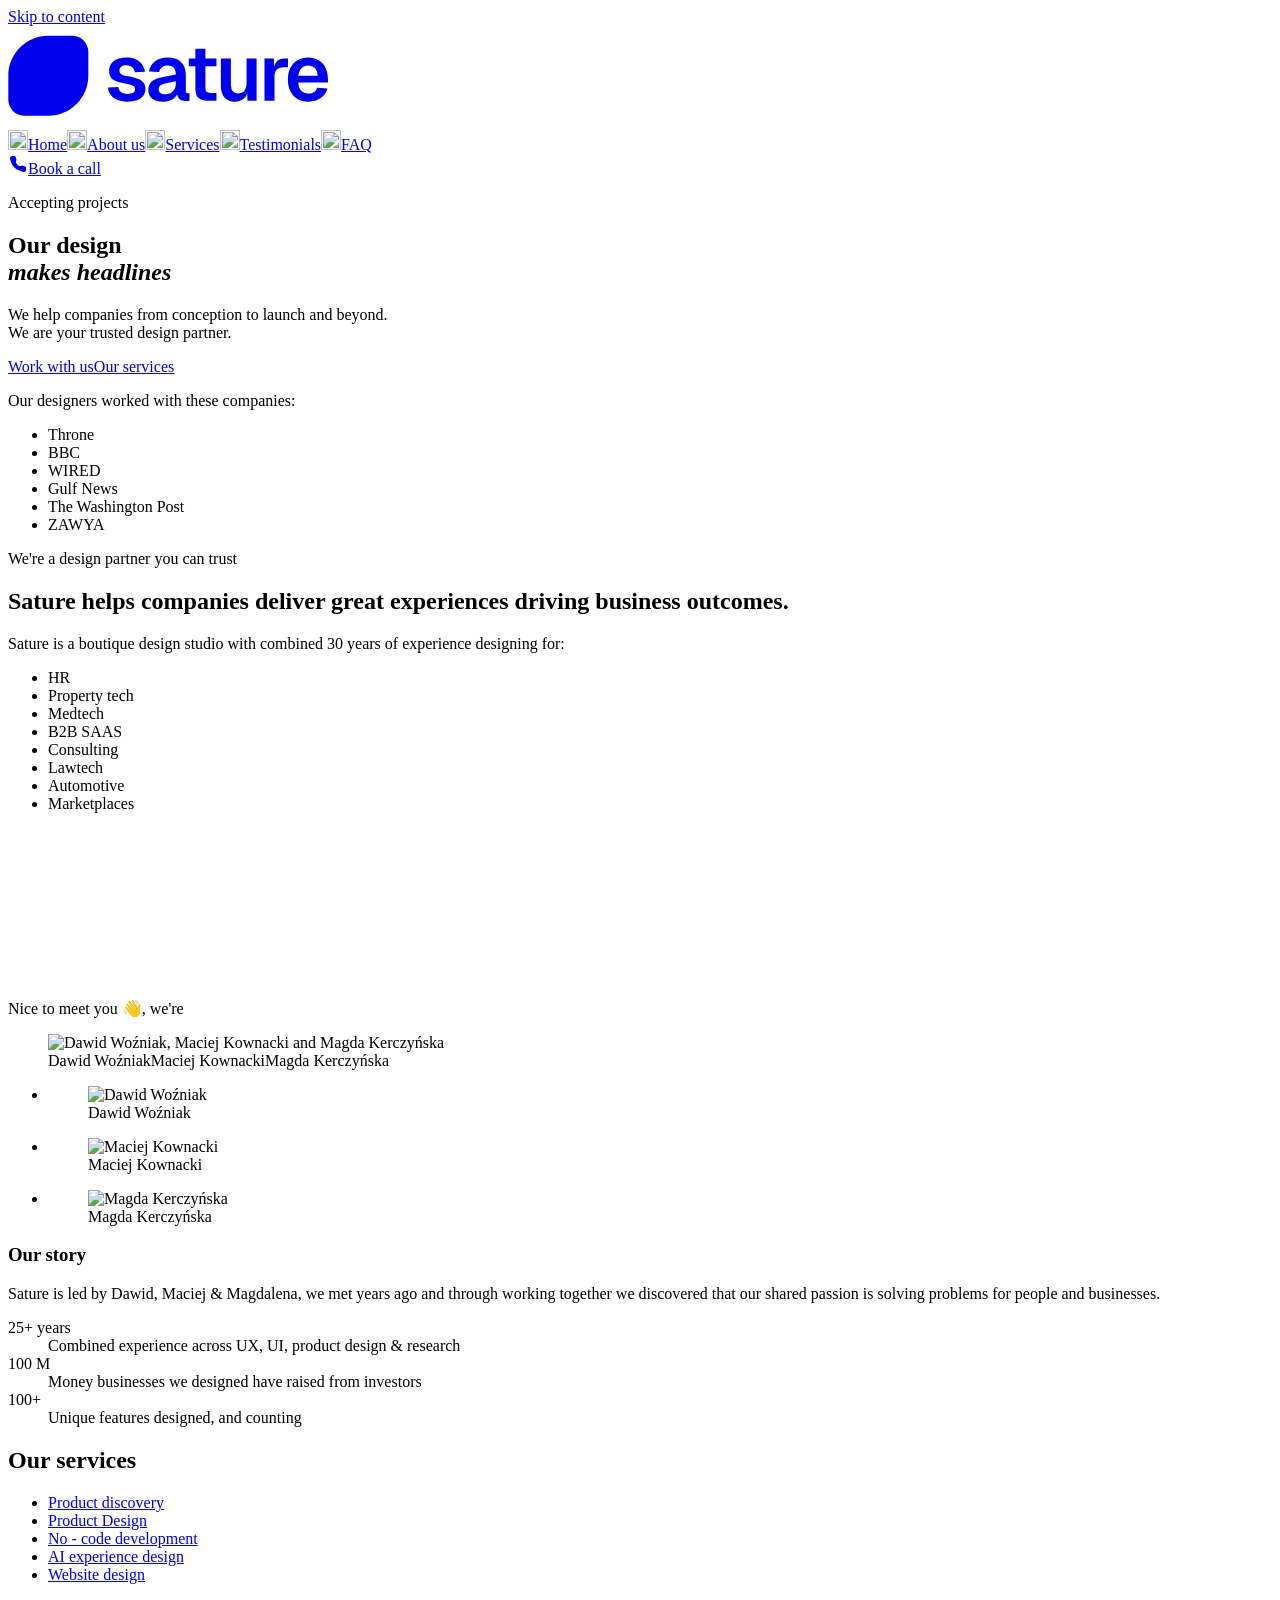
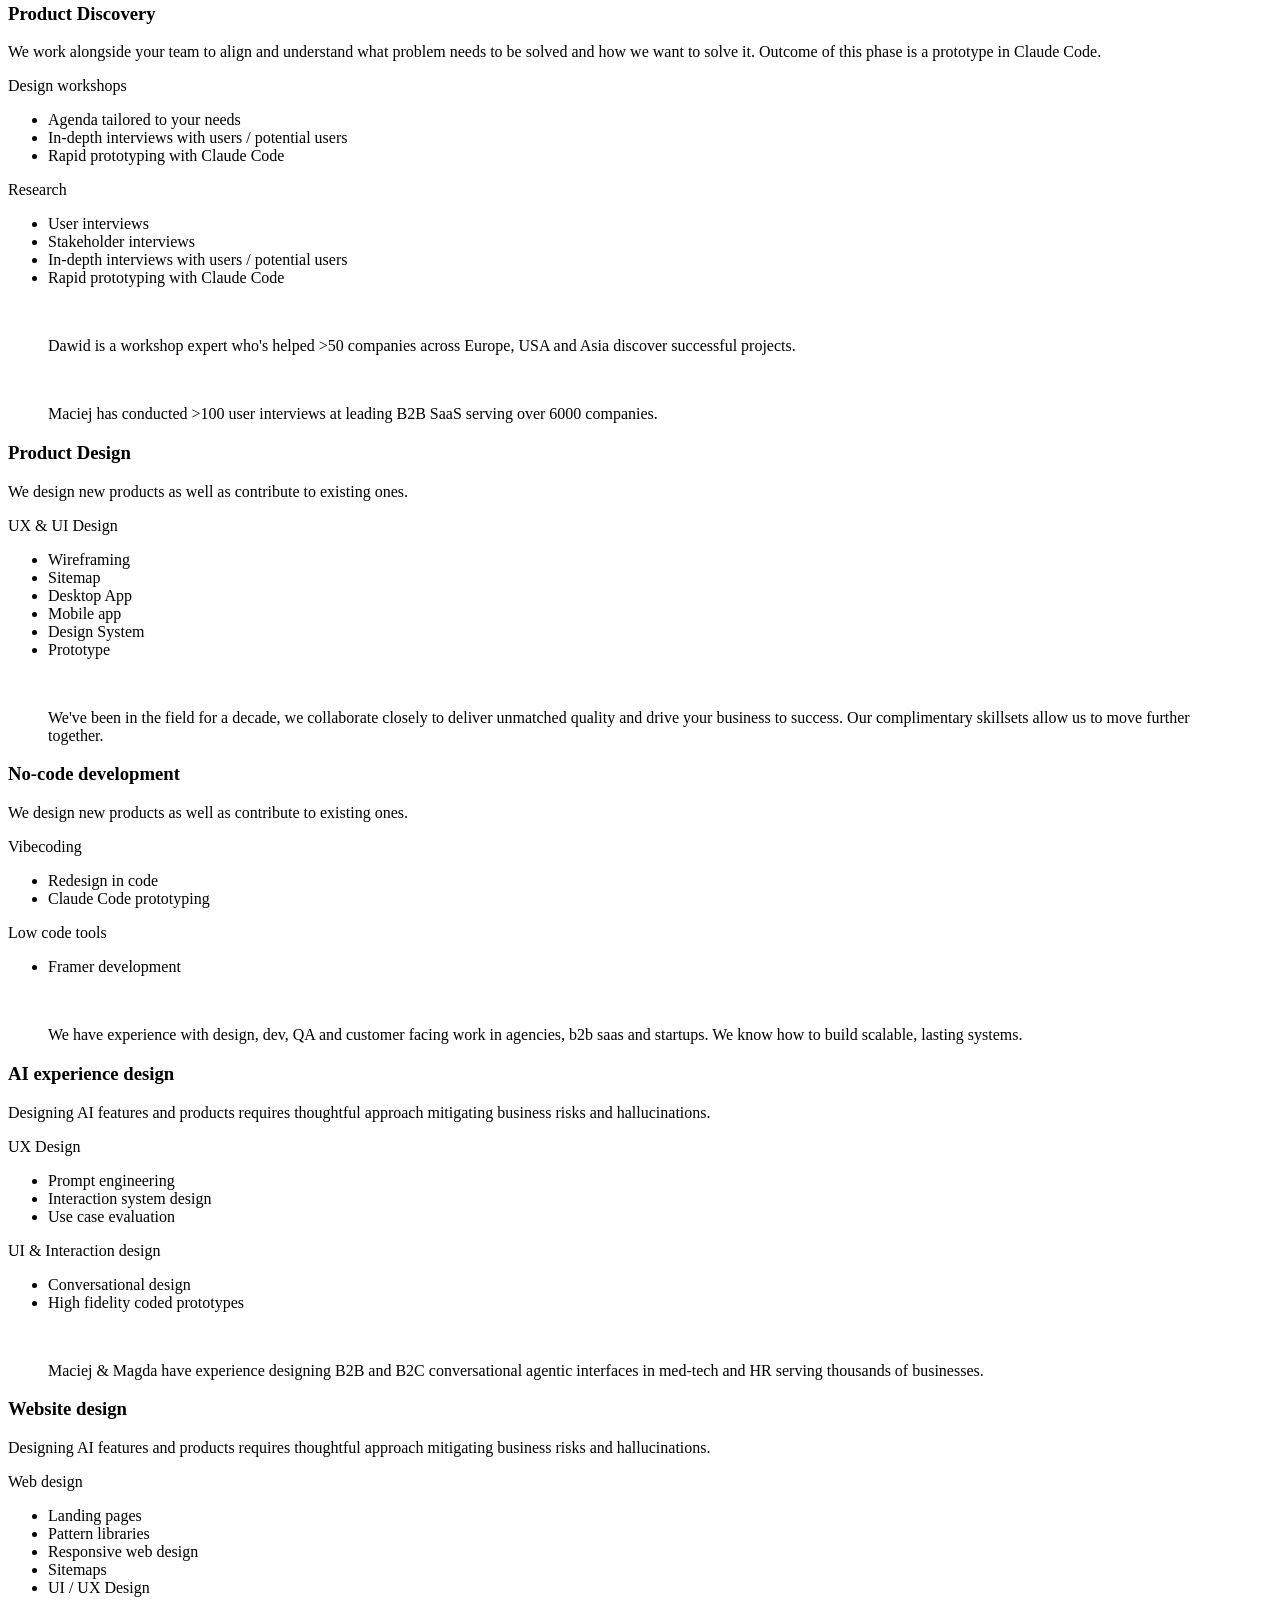
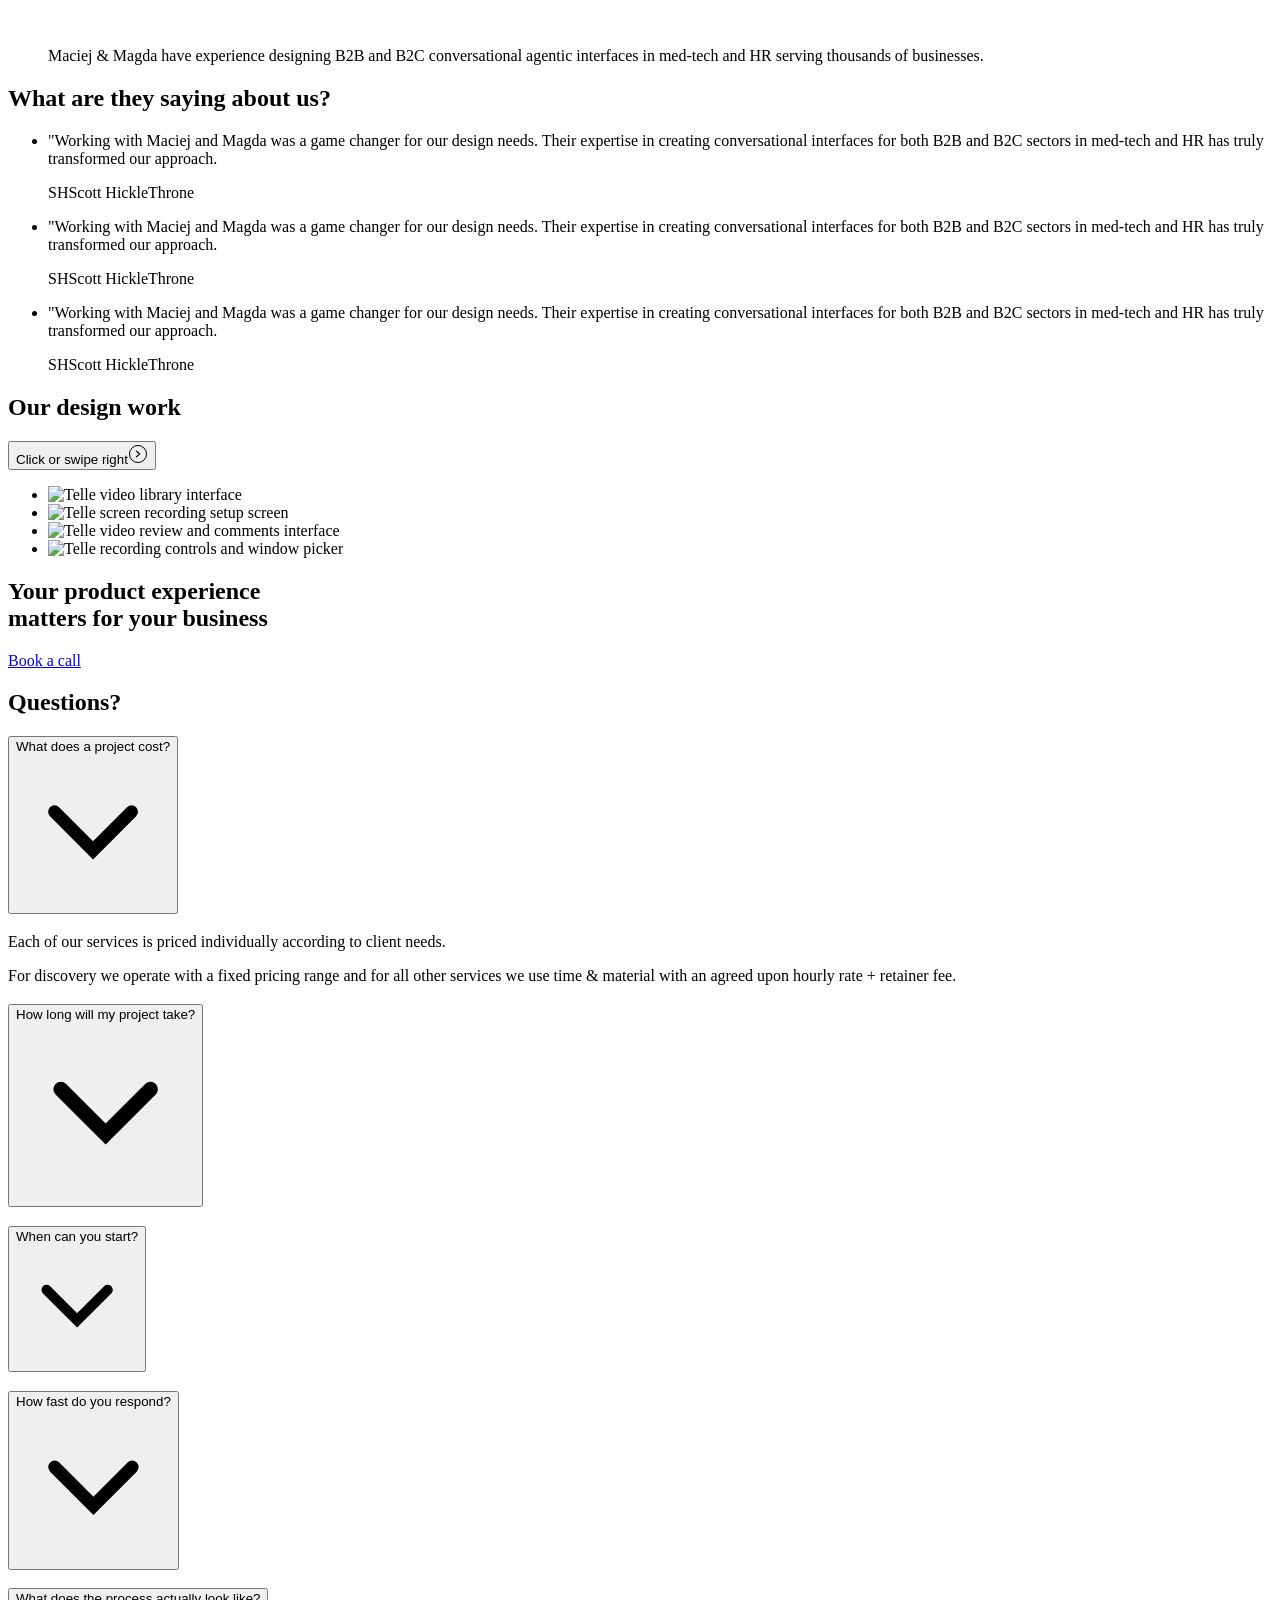
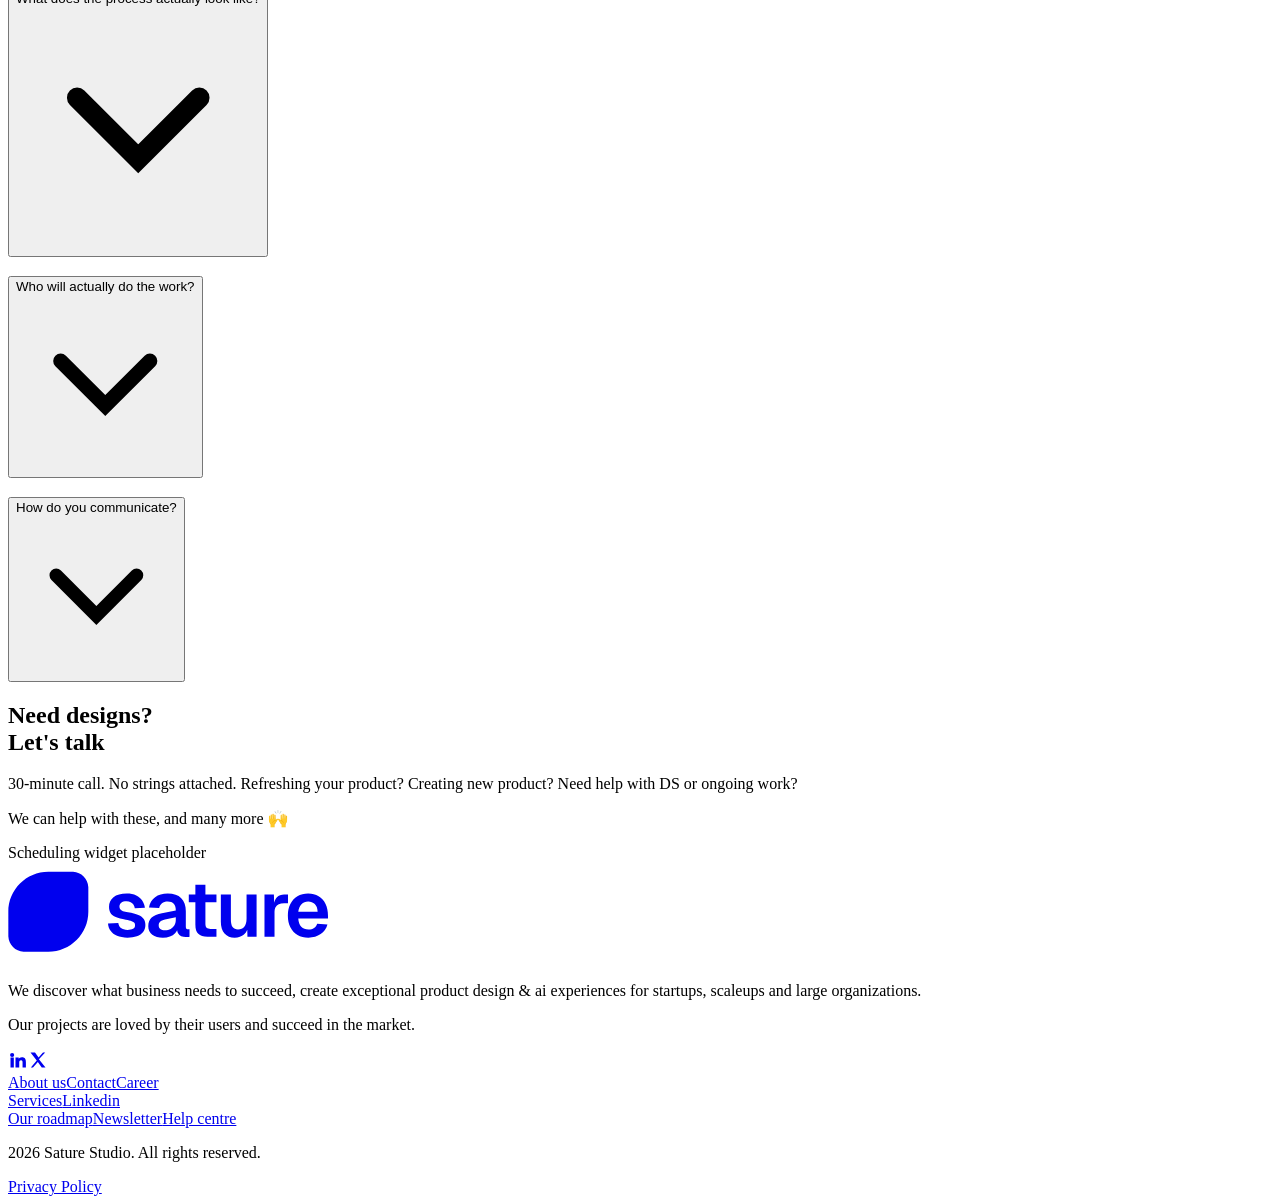
==== commit 52bd2a82: "Preview build of the Astro landing Built from dawidw/sature-site feature/new-version @ e51e1b4 with " ====
--- a/index.html
+++ b/index.html
@@ -1 +1 @@
-<!DOCTYPE html><html lang="en"><head><meta charset="UTF-8"><meta name="viewport" content="width=device-width, initial-scale=1.0"><title>Sature — Product design studio for startups, scaleups &amp; B2B SaaS</title><meta name="description" content="Sature is a boutique design studio helping startups, scaleups and B2B SaaS companies deliver great experiences that drive business outcomes."><meta name="theme-color" content="#0a0a0a"><link rel="icon" href="data:image/svg+xml,<svg xmlns=%22http://www.w3.org/2000/svg%22 viewBox=%220.333 9.669 80 80%22><path d=%22M63.3569 9.66895C64.2632 9.66895 64.7171 9.66914 65.1001 9.6875C73.3337 10.0826 79.9198 16.6687 80.3149 24.9023C80.3333 25.2853 80.3335 25.7392 80.3335 26.6455V49.6689C80.3335 71.7602 62.4247 89.6688 40.3335 89.6689H17.3101C16.4038 89.6689 15.9499 89.6687 15.5669 89.6504C7.33328 89.2553 0.747159 82.6692 0.352051 74.4355C0.333694 74.0526 0.333496 73.5987 0.333496 72.6924V49.6689C0.333497 27.5777 18.2423 9.66912 40.3335 9.66895H63.3569Z%22 fill=%22%231A1A1A%22/><path d=%22M40.5 24.416C42.1566 24.4163 43.5 25.7603 43.5 27.417V42.2578L53.9941 31.7637C55.1657 30.5921 57.0657 30.5921 58.2373 31.7637C59.4082 32.9353 59.4087 34.8355 58.2373 36.0068L47.7441 46.5H62.584C64.2404 46.5004 65.5838 47.8436 65.584 49.5C65.5837 51.1564 64.2403 52.4996 62.584 52.5H47.7432L58.2373 62.9941C59.4083 64.1658 59.4087 66.0659 58.2373 67.2373C57.0659 68.4087 55.1658 68.4083 53.9941 67.2373L43.5 56.7432V71.584C43.4996 73.2403 42.1564 74.5837 40.5 74.584C38.8436 74.5838 37.5004 73.2404 37.5 71.584V56.7441L27.0068 67.2373C25.8355 68.4087 23.9353 68.4082 22.7637 67.2373C21.5921 66.0657 21.5921 64.1657 22.7637 62.9941L33.2578 52.5H18.417C16.7603 52.5 15.4163 51.1566 15.416 49.5C15.4162 47.8433 16.7602 46.5 18.417 46.5H33.2568L22.7637 36.0068C21.5921 34.8353 21.5921 32.9352 22.7637 31.7637C23.9352 30.5921 25.8353 30.5921 27.0068 31.7637L37.5 42.2568V27.417C37.5 25.7602 38.8433 24.4162 40.5 24.416Z%22 fill=%22white%22/></svg>"><link rel="preconnect" href="https://fonts.googleapis.com"><link rel="preconnect" href="https://fonts.gstatic.com" crossorigin><link href="https://fonts.googleapis.com/css2?family=Geist:wght@400;500;600;700&family=Lora:ital,wght@0,500;0,600;0,700;1,500;1,600;1,700&display=swap" rel="stylesheet"><link rel="stylesheet" href="/sature-preview/_astro/global.CcT-doUK.css"></head><body><a class="skip-link" href="#main">Skip to content</a><header class="site-header"><div class="wrap header-inner"><a class="brand" href="#top" aria-label="Sature home"><svg class="brand-logo" width="320" height="100" viewBox="0 0 320 100" fill="none" aria-hidden="true" xmlns="http://www.w3.org/2000/svg"><path d="M118.737 31.5947C122.5 31.5947 125.663 32.2266 128.224 33.4902C130.785 34.7013 132.771 36.3861 134.183 38.5449C135.646 40.6511 136.561 43.0735 136.927 45.8115L126.812 46.2861C126.551 44.8644 126.081 43.6264 125.401 42.5732C124.722 41.5203 123.807 40.7306 122.657 40.2041C121.507 39.625 120.149 39.335 118.581 39.335C116.229 39.335 114.452 39.8092 113.25 40.7568C112.048 41.7046 111.446 42.9683 111.446 44.5479C111.446 45.6536 111.708 46.5753 112.23 47.3125C112.805 48.0497 113.72 48.655 114.975 49.1289C116.229 49.5501 117.902 49.9449 119.992 50.3135C124.382 50.998 127.832 51.8933 130.341 52.999C132.902 54.0521 134.705 55.4216 135.75 57.1064C136.848 58.7388 137.396 60.7135 137.396 63.0303C137.396 65.7157 136.639 68.0067 135.123 69.9023C133.66 71.7977 131.569 73.2457 128.852 74.2461C126.186 75.1939 123.05 75.668 119.443 75.668C115.314 75.668 111.838 75.0627 109.016 73.8516C106.246 72.6405 104.103 70.9548 102.587 68.7959C101.071 66.6372 100.209 64.189 100 61.4512L110.271 60.9766C110.636 63.1881 111.551 64.8993 113.015 66.1104C114.478 67.3214 116.647 67.9277 119.521 67.9277C121.873 67.9277 123.703 67.5585 125.01 66.8213C126.368 66.0315 127.048 64.8206 127.048 63.1885C127.048 62.2407 126.813 61.4502 126.343 60.8184C125.872 60.1865 124.983 59.634 123.677 59.1602C122.37 58.6863 120.436 58.2122 117.875 57.7383C113.589 57.0011 110.218 56.1058 107.762 55.0527C105.305 53.947 103.554 52.5777 102.509 50.9453C101.516 49.3131 101.02 47.2862 101.02 44.8643C101.02 40.915 102.509 37.7288 105.488 35.3066C108.52 32.832 112.936 31.5948 118.737 31.5947ZM159.718 31.5947C165.676 31.5947 170.172 33.1217 173.203 36.1758C176.287 39.1771 177.828 43.4949 177.828 49.1289V64.4521C177.828 65.5575 178.011 66.3209 178.377 66.7422C178.795 67.1634 179.397 67.374 180.181 67.374H181.514V74.7197C181.2 74.825 180.677 74.9044 179.945 74.957C179.266 75.0097 178.56 75.0361 177.828 75.0361C176.104 75.0361 174.562 74.7726 173.203 74.2461C171.844 73.6669 170.798 72.6923 170.066 71.3232C169.625 70.4651 169.318 69.4246 169.143 68.2021C168.649 69.261 167.965 70.2495 167.088 71.166C165.729 72.5877 164.004 73.6936 161.913 74.4834C159.823 75.2732 157.471 75.668 154.857 75.668C150.467 75.668 146.939 74.6669 144.273 72.666C141.608 70.6124 140.274 67.769 140.274 64.1357C140.274 60.5027 141.399 57.659 143.646 55.6055C145.894 53.5521 149.317 52.0777 153.916 51.1826L167.793 48.418C167.793 45.4169 167.114 43.1794 165.755 41.7051C164.396 40.1781 162.383 39.4141 159.718 39.4141C157.314 39.4141 155.406 39.9932 153.995 41.1514C152.636 42.2571 151.696 43.8636 151.173 45.9697L140.98 45.4961C141.817 41.0203 143.855 37.5971 147.096 35.2275C150.336 32.8055 154.544 31.5948 159.718 31.5947ZM300.166 31.5947C304.138 31.5947 307.614 32.4901 310.593 34.2803C313.624 36.0705 315.95 38.6506 317.57 42.0205C319.191 45.3905 320.001 49.4455 320.001 54.1846V56.4746H290.287C290.496 60.1604 291.49 62.9511 293.267 64.8467C295.096 66.6896 297.5 67.6113 300.479 67.6113C302.727 67.6113 304.582 67.1108 306.046 66.1104C307.562 65.0573 308.607 63.6095 309.182 61.7666L319.452 62.3984C318.302 66.5055 316.029 69.7438 312.632 72.1133C309.287 74.4828 305.21 75.6679 300.401 75.668C296.22 75.668 292.588 74.7726 289.504 72.9824C286.42 71.1395 284.042 68.5594 282.369 65.2422C280.697 61.9249 279.86 58.054 279.86 53.6309C279.86 49.2079 280.697 45.3642 282.369 42.0996C284.042 38.7824 286.393 36.2023 289.425 34.3594C292.509 32.5164 296.089 31.5947 300.166 31.5947ZM222.878 57.1846C222.878 60.7125 223.453 63.3199 224.603 65.0049C225.805 66.6369 227.608 67.4531 230.012 67.4531C232.73 67.4531 234.821 66.5579 236.284 64.7676C237.8 62.9246 238.558 60.2653 238.558 56.79V32.542H248.593V74.7197H239.42L239.279 67.8125C238.488 69.7571 237.388 71.3496 235.971 72.5869C233.619 74.6405 230.508 75.667 226.641 75.667C222.407 75.667 219.036 74.272 216.527 71.4814C214.071 68.6381 212.843 64.715 212.843 59.7129V32.542H222.878V57.1846ZM197.411 32.542H208.466V40.3613H197.411V61.6875C197.411 63.6353 197.829 65.0041 198.665 65.7939C199.501 66.5311 200.808 66.9003 202.585 66.9004H208.466V74.7197H199.527C195.346 74.7197 192.262 73.7451 190.276 71.7969C188.343 69.8486 187.376 66.7944 187.376 62.6348V40.3613H180.79V32.542H187.376V22.6689H197.411V32.542ZM266.165 40.6309C266.833 38.3169 267.762 36.5422 268.952 35.3066C270.729 33.4637 273.134 32.542 276.165 32.542H280.007V41.2305H276.087C273.944 41.2305 272.167 41.546 270.756 42.1777C269.345 42.8096 268.273 43.8106 267.541 45.1797C266.862 46.4961 266.521 48.2338 266.521 50.3926V74.7197H256.486V32.542H265.895L266.165 40.6309ZM156.974 57.502C154.727 57.9758 153.106 58.6861 152.113 59.6338C151.172 60.5289 150.702 61.7141 150.702 63.1885C150.702 64.8208 151.225 66.0844 152.271 66.9795C153.368 67.8745 154.91 68.3222 156.896 68.3223C159.143 68.3223 161.077 67.8746 162.697 66.9795C164.318 66.0843 165.572 64.8473 166.461 63.2676C167.349 61.6879 167.793 59.8181 167.793 57.6592V55.29L156.974 57.502ZM300.166 39.5723C297.5 39.5723 295.279 40.4411 293.502 42.1787C291.777 43.9163 290.705 46.4172 290.287 49.6816H309.652C309.443 46.2594 308.477 43.7319 306.752 42.0996C305.027 40.4146 302.832 39.5723 300.166 39.5723Z" fill="currentColor"></path><path d="M63.3569 9.66895C64.2632 9.66895 64.7171 9.66914 65.1001 9.6875C73.3337 10.0826 79.9198 16.6687 80.3149 24.9023C80.3333 25.2853 80.3335 25.7392 80.3335 26.6455V49.6689C80.3335 71.7602 62.4247 89.6688 40.3335 89.6689H17.3101C16.4038 89.6689 15.9499 89.6687 15.5669 89.6504C7.33328 89.2553 0.747159 82.6692 0.352051 74.4355C0.333694 74.0526 0.333496 73.5987 0.333496 72.6924V49.6689C0.333497 27.5777 18.2423 9.66912 40.3335 9.66895H63.3569Z" fill="currentColor"></path><path class="brand-glyph" d="M40.5 24.416C42.1566 24.4163 43.5 25.7603 43.5 27.417V42.2578L53.9941 31.7637C55.1657 30.5921 57.0657 30.5921 58.2373 31.7637C59.4082 32.9353 59.4087 34.8355 58.2373 36.0068L47.7441 46.5H62.584C64.2404 46.5004 65.5838 47.8436 65.584 49.5C65.5837 51.1564 64.2403 52.4996 62.584 52.5H47.7432L58.2373 62.9941C59.4083 64.1658 59.4087 66.0659 58.2373 67.2373C57.0659 68.4087 55.1658 68.4083 53.9941 67.2373L43.5 56.7432V71.584C43.4996 73.2403 42.1564 74.5837 40.5 74.584C38.8436 74.5838 37.5004 73.2404 37.5 71.584V56.7441L27.0068 67.2373C25.8355 68.4087 23.9353 68.4082 22.7637 67.2373C21.5921 66.0657 21.5921 64.1657 22.7637 62.9941L33.2578 52.5H18.417C16.7603 52.5 15.4163 51.1566 15.416 49.5C15.4162 47.8433 16.7602 46.5 18.417 46.5H33.2568L22.7637 36.0068C21.5921 34.8353 21.5921 32.9352 22.7637 31.7637C23.9352 30.5921 25.8353 30.5921 27.0068 31.7637L37.5 42.2568V27.417C37.5 25.7602 38.8433 24.4162 40.5 24.416Z"></path></svg></a><nav class="main-nav" id="main-nav" aria-label="Primary"><a href="#top" class="is-active"><img src="/sature-preview/assets/img/icons/nav-home.svg" alt="" width="20" height="20">Home</a><a href="#about"><img src="/sature-preview/assets/img/icons/nav-about.svg" alt="" width="20" height="20">About us</a><a href="#services"><img src="/sature-preview/assets/img/icons/nav-services.svg" alt="" width="20" height="20">Services</a><a href="#testimonials"><img src="/sature-preview/assets/img/icons/nav-testimonials.svg" alt="" width="20" height="20">Testimonials</a><a href="#faq"><img src="/sature-preview/assets/img/icons/nav-faq.svg" alt="" width="20" height="20">FAQ</a></nav><div class="header-actions"><a class="btn btn-dark btn-sm" href="#contact" aria-label="Book a call"><svg width="20" height="20" viewBox="0 0 20 20" fill="none" aria-hidden="true"><path fill-rule="evenodd" clip-rule="evenodd" d="M3.96641 2H6.78337C7.01797 2 7.22799 2.14642 7.31057 2.36754L8.40362 5.29419C8.43983 5.39107 8.449 5.49606 8.43015 5.59781L7.88244 8.55628C8.55564 10.1505 9.66758 11.2218 11.5118 12.1828L14.4144 11.6164C14.5174 11.5963 14.624 11.6056 14.7221 11.6433L17.6373 12.7619C17.8557 12.8457 18 13.0566 18 13.2919V16.0026C18 17.2319 16.9244 18.2295 15.6663 17.9538C13.373 17.4513 9.12438 16.1741 6.14889 13.1778C3.29871 10.3077 2.34378 6.34286 2.02231 4.19973C1.8389 2.97688 2.8128 2 3.96641 2Z" fill="currentColor"></path></svg><span>Book a call</span></a></div></div></header><main id="main"><section class="hero-wrap wrap" id="top"><div class="hero"><div class="hero-inner"><p class="eyebrow eyebrow-light badge"><span class="dot" aria-hidden="true"></span>Accepting projects</p><h1 class="hero-title">Our design<br><em>makes headlines</em></h1><p class="hero-sub">We help companies from conception to launch and beyond.<br>We are your trusted design partner.</p><div class="hero-actions"><a class="btn btn-light" href="#contact">Work with us</a><a class="btn btn-outline-light" href="#services">Our services</a></div><div class="hero-logos"><p class="hero-logos-label">Our designers worked with these companies:</p><ul class="logo-row" aria-label="Press and companies Sature has worked with"><li class="logo-throne">Throne</li><li class="logo-bbc"><span>B</span><span>B</span><span>C</span></li><li class="logo-wired">WIRED</li><li class="logo-gulfnews">Gulf News</li><li class="logo-wapo">The Washington Post</li><li class="logo-zawya">ZAWYA</li></ul></div></div></div></section><section class="section" id="about"><div class="wrap"><p class="eyebrow-serif center">We&#39;re a design partner you can trust</p><h2 class="section-title display center">Sature helps companies deliver great experiences driving business outcomes.</h2></div></section><section class="section section-industries"><div class="wrap wrap-gutter-80"><div class="about-grid"><div class="about-copy"><p>Sature is a boutique design studio with combined 30 years of experience designing for:</p><ul class="tag-list" aria-label="Industries"><li>HR</li><li>Property tech</li><li>Medtech</li><li>B2B SAAS</li><li>Consulting</li><li>Lawtech</li><li>Automotive</li><li>Marketplaces</li></ul></div><div class="about-visual" aria-hidden="true"><video class="about-video" poster="/sature-preview/assets/video/office-portrait-poster.webp" preload="none" muted loop playsinline><source src="/sature-preview/assets/video/office-portrait.mp4" type="video/mp4"></video></div></div></div></section><section class="team-wrap wrap"><div class="section-dark"><p class="section-title center on-dark">Nice to meet you <span aria-hidden="true">👋</span>, we&#39;re</p><figure class="founders"><img src="/sature-preview/assets/img/team/founders.webp" alt="Dawid Woźniak, Maciej Kownacki and Magda Kerczyńska" width="1015" height="556" loading="lazy"><figcaption class="founders-names"><span>Dawid Woźniak</span><span>Maciej Kownacki</span><span>Magda Kerczyńska</span></figcaption></figure><ul class="founders-stack"><li><figure><img src="/sature-preview/assets/img/team/founder-dawid.webp" alt="Dawid Woźniak" width="732" height="908" loading="lazy"><figcaption>Dawid Woźniak</figcaption></figure></li><li><figure><img src="/sature-preview/assets/img/team/founder-maciej.webp" alt="Maciej Kownacki" width="732" height="908" loading="lazy"><figcaption>Maciej Kownacki</figcaption></figure></li><li><figure><img src="/sature-preview/assets/img/team/founder-magda.webp" alt="Magda Kerczyńska" width="732" height="908" loading="lazy"><figcaption>Magda Kerczyńska</figcaption></figure></li></ul><div class="story-grid"><div class="story-copy"><h3>Our story</h3><p>Sature is led by Dawid, Maciej &amp; Magdalena, we met years ago and through working together we discovered that our shared passion is solving problems for people and businesses.</p></div><dl class="stats"><div class="stat"><dt>25+ years</dt><dd>Combined experience across UX, UI, product design &amp; research</dd></div><div class="stat"><dt>100 M</dt><dd>Money businesses we designed have raised from investors</dd></div><div class="stat"><dt>100+</dt><dd>Unique features designed, and counting</dd></div></dl></div></div></section><section class="section" id="services"><div class="wrap wrap-gutter-80"><h2 class="section-title display center">We take products from discovery to launch for <span class="muted-text">startups, scaleups and B2B SaaS</span></h2><div class="services-layout"><nav class="services-nav" aria-label="Services"><ul id="services-nav-list"><li><a href="#svc-discovery" class="is-active">Product discovery</a></li><li><a href="#svc-design">Product Design</a></li><li><a href="#svc-nocode">No - code development</a></li><li><a href="#svc-ai">AI experience design</a></li><li><a href="#svc-website">Website design</a></li></ul></nav><div class="services-content" id="services-content"><article class="service-block" id="svc-discovery"><h3>Product Discovery</h3><p>We work alongside your team to align and understand what problem needs to be solved and how we want to solve it. Outcome of this phase is a prototype in Claude Code.</p><div class="check-group"><p class="check-group-label">Design workshops</p><ul class="check-list"><li>Agenda tailored to your needs</li><li>In-depth interviews with users / potential users</li><li>Rapid prototyping with Claude Code</li></ul></div><div class="check-group"><p class="check-group-label">Research</p><ul class="check-list"><li>User interviews</li><li>Stakeholder interviews</li><li>In-depth interviews with users / potential users</li><li>Rapid prototyping with Claude Code</li></ul></div><blockquote class="mini-quote"><span class="mini-avatars" aria-hidden="true"><img src="/sature-preview/assets/img/team/david.webp" alt=""></span><p>Dawid is a workshop expert who&#39;s helped &gt;50 companies across Europe, USA and Asia discover successful projects.</p></blockquote><blockquote class="mini-quote"><span class="mini-avatars" aria-hidden="true"><img src="/sature-preview/assets/img/team/maciej.webp" alt=""></span><p>Maciej has conducted &gt;100 user interviews at leading B2B SaaS serving over 6000 companies.</p></blockquote></article><article class="service-block" id="svc-design"><h3>Product Design</h3><p>We design new products as well as contribute to existing ones.</p><div class="check-group"><p class="check-group-label">UX &amp; UI Design</p><ul class="check-list"><li>Wireframing</li><li>Sitemap</li><li>Desktop App</li><li>Mobile app</li><li>Design System</li><li>Prototype</li></ul></div><blockquote class="mini-quote"><span class="mini-avatars" aria-hidden="true"><img src="/sature-preview/assets/img/team/david.webp" alt=""><img src="/sature-preview/assets/img/team/maciej.webp" alt=""><img src="/sature-preview/assets/img/team/magdalena.webp" alt=""></span><p>We&#39;ve been in the field for a decade, we collaborate closely to deliver unmatched quality and drive your business to success. Our complimentary skillsets allow us to move further together.</p></blockquote></article><article class="service-block" id="svc-nocode"><h3>No-code development</h3><p>We design new products as well as contribute to existing ones.</p><div class="check-group"><p class="check-group-label">Vibecoding</p><ul class="check-list"><li>Redesign in code</li><li>Claude Code prototyping</li></ul></div><div class="check-group"><p class="check-group-label">Low code tools</p><ul class="check-list"><li>Framer development</li></ul></div><blockquote class="mini-quote"><span class="mini-avatars" aria-hidden="true"><img src="/sature-preview/assets/img/team/david.webp" alt=""><img src="/sature-preview/assets/img/team/maciej.webp" alt=""><img src="/sature-preview/assets/img/team/magdalena.webp" alt=""></span><p>We have experience with design, dev, QA and customer facing work in agencies, b2b saas and startups. We know how to build scalable, lasting systems.</p></blockquote></article><article class="service-block" id="svc-ai"><h3>AI experience design</h3><p>Designing AI features and products requires thoughtful approach mitigating business risks and hallucinations.</p><div class="check-group"><p class="check-group-label">UX Design</p><ul class="check-list"><li>Prompt engineering</li><li>Interaction system design</li><li>Use case evaluation</li></ul></div><div class="check-group"><p class="check-group-label">UI &amp; Interaction design</p><ul class="check-list"><li>Conversational design</li><li>High fidelity coded prototypes</li></ul></div><blockquote class="mini-quote"><span class="mini-avatars" aria-hidden="true"><img src="/sature-preview/assets/img/team/maciej.webp" alt=""><img src="/sature-preview/assets/img/team/magdalena.webp" alt=""></span><p>Maciej &amp; Magda have experience designing B2B and B2C conversational agentic interfaces in med-tech and HR serving thousands of businesses.</p></blockquote></article><article class="service-block" id="svc-website"><h3>Website design</h3><p>Designing AI features and products requires thoughtful approach mitigating business risks and hallucinations.</p><div class="check-group"><p class="check-group-label">Web design</p><ul class="check-list"><li>Landing pages</li><li>Pattern libraries</li><li>Responsive web design</li><li>Sitemaps</li><li>UI / UX Design</li></ul></div><blockquote class="mini-quote"><span class="mini-avatars" aria-hidden="true"><img src="/sature-preview/assets/img/team/maciej.webp" alt=""><img src="/sature-preview/assets/img/team/magdalena.webp" alt=""></span><p>Maciej &amp; Magda have experience designing B2B and B2C conversational agentic interfaces in med-tech and HR serving thousands of businesses.</p></blockquote></article></div></div></div></section><section class="section" id="testimonials"><div class="wrap wrap-bleed"><div class="testimonials-panel"><h2 class="section-title center">What are they saying about us?</h2><ul class="testimonial-grid"><li class="testimonial-card"><p>&quot;Working with Maciej and Magda was a game changer for our design needs. Their expertise in creating conversational interfaces for both B2B and B2C sectors in med-tech and HR has truly transformed our approach.</p><div class="testimonial-attr"><span class="avatar avatar-sm avatar-a" aria-hidden="true">SH</span><span class="attr-name">Scott Hickle</span><span class="attr-company logo-throne">Throne</span></div></li><li class="testimonial-card"><p>&quot;Working with Maciej and Magda was a game changer for our design needs. Their expertise in creating conversational interfaces for both B2B and B2C sectors in med-tech and HR has truly transformed our approach.</p><div class="testimonial-attr"><span class="avatar avatar-sm avatar-a" aria-hidden="true">SH</span><span class="attr-name">Scott Hickle</span><span class="attr-company logo-throne">Throne</span></div></li><li class="testimonial-card"><p>&quot;Working with Maciej and Magda was a game changer for our design needs. Their expertise in creating conversational interfaces for both B2B and B2C sectors in med-tech and HR has truly transformed our approach.</p><div class="testimonial-attr"><span class="avatar avatar-sm avatar-a" aria-hidden="true">SH</span><span class="attr-name">Scott Hickle</span><span class="attr-company logo-throne">Throne</span></div></li></ul></div></div></section><section class="section" id="work"><div class="wrap wrap-gutter-80"><div class="work-header"><h2 class="section-title">Our design work</h2><button class="carousel-hint" id="work-next" type="button" aria-label="Show next work example"><span>Click or swipe right</span><svg width="20" height="20" viewBox="0 0 24 24" fill="none" aria-hidden="true"><circle cx="12" cy="12" r="10.25" stroke="currentColor" stroke-width="1.2"></circle><path d="M10 8.5L14 12L10 15.5" stroke="currentColor" stroke-width="1.4" stroke-linecap="round" stroke-linejoin="round"></path></svg></button></div></div><div class="work-carousel-viewport"><ul class="work-carousel" id="work-carousel"><li class="work-card"><img src="/sature-preview/assets/img/work/work1.webp" alt="Telle video library interface" loading="lazy"></li><li class="work-card"><img src="/sature-preview/assets/img/work/work2.webp" alt="Telle screen recording setup screen" loading="lazy"></li><li class="work-card"><img src="/sature-preview/assets/img/work/work3.webp" alt="Telle video review and comments interface" loading="lazy"></li><li class="work-card"><img src="/sature-preview/assets/img/work/work4.webp" alt="Telle recording controls and window picker" loading="lazy"></li></ul></div></section><section class="cta-wrap wrap"><div class="cta-band"><div class="cta-inner"><h2>Your product experience<br>matters for <strong>your business</strong></h2><a class="btn btn-light" href="#contact">Book a call</a></div></div></section><section class="section" id="faq"><div class="wrap wrap-narrow"><h2 class="section-title center">Questions?</h2><div class="accordion" id="accordion"><div class="accordion-item"><h3><button class="accordion-trigger" aria-expanded="true" aria-controls="faq-1">What does a project cost?<span class="chev-wrap"><svg class="chev" viewBox="0 0 24 24" aria-hidden="true"><path d="M6 9l6 6 6-6" stroke="currentColor" stroke-width="2" fill="none" stroke-linecap="round"></path></svg></span></button></h3><div class="accordion-panel" id="faq-1"><p>Each of our services is priced individually according to client needs.</p><p>For discovery we operate with a fixed pricing range and for all other services we use time &amp; material with an agreed upon hourly rate + retainer fee.</p></div></div><div class="accordion-item"><h3><button class="accordion-trigger" aria-expanded="false" aria-controls="faq-2">How long will my project take?<span class="chev-wrap"><svg class="chev" viewBox="0 0 24 24" aria-hidden="true"><path d="M6 9l6 6 6-6" stroke="currentColor" stroke-width="2" fill="none" stroke-linecap="round"></path></svg></span></button></h3><div class="accordion-panel" id="faq-2" hidden><p>It depends on scope — a focused discovery sprint can wrap in two weeks, while a full product design engagement typically runs six to twelve weeks.</p></div></div><div class="accordion-item"><h3><button class="accordion-trigger" aria-expanded="false" aria-controls="faq-3">When can you start?<span class="chev-wrap"><svg class="chev" viewBox="0 0 24 24" aria-hidden="true"><path d="M6 9l6 6 6-6" stroke="currentColor" stroke-width="2" fill="none" stroke-linecap="round"></path></svg></span></button></h3><div class="accordion-panel" id="faq-3" hidden><p>Most engagements kick off within one to two weeks of signing. For urgent scopes we can often start sooner — ask us on the call.</p></div></div><div class="accordion-item"><h3><button class="accordion-trigger" aria-expanded="false" aria-controls="faq-4">How fast do you respond?<span class="chev-wrap"><svg class="chev" viewBox="0 0 24 24" aria-hidden="true"><path d="M6 9l6 6 6-6" stroke="currentColor" stroke-width="2" fill="none" stroke-linecap="round"></path></svg></span></button></h3><div class="accordion-panel" id="faq-4" hidden><p>We reply to new inquiries within one business day, and stay just as responsive throughout the engagement.</p></div></div><div class="accordion-item"><h3><button class="accordion-trigger" aria-expanded="false" aria-controls="faq-5">What does the process actually look like?<span class="chev-wrap"><svg class="chev" viewBox="0 0 24 24" aria-hidden="true"><path d="M6 9l6 6 6-6" stroke="currentColor" stroke-width="2" fill="none" stroke-linecap="round"></path></svg></span></button></h3><div class="accordion-panel" id="faq-5" hidden><p>We start with a short discovery call, scope the engagement together, then work in focused sprints with regular check-ins until we hand off a finished, documented deliverable.</p></div></div><div class="accordion-item"><h3><button class="accordion-trigger" aria-expanded="false" aria-controls="faq-6">Who will actually do the work?<span class="chev-wrap"><svg class="chev" viewBox="0 0 24 24" aria-hidden="true"><path d="M6 9l6 6 6-6" stroke="currentColor" stroke-width="2" fill="none" stroke-linecap="round"></path></svg></span></button></h3><div class="accordion-panel" id="faq-6" hidden><p>Dawid, Maciej and Magdalena work directly on every engagement — no account managers, no handoffs to a team you haven&#39;t met.</p></div></div><div class="accordion-item"><h3><button class="accordion-trigger" aria-expanded="false" aria-controls="faq-7">How do you communicate?<span class="chev-wrap"><svg class="chev" viewBox="0 0 24 24" aria-hidden="true"><path d="M6 9l6 6 6-6" stroke="currentColor" stroke-width="2" fill="none" stroke-linecap="round"></path></svg></span></button></h3><div class="accordion-panel" id="faq-7" hidden><p>Mostly async over Slack or email, with a weekly call to review progress — whatever fits your team&#39;s existing workflow.</p></div></div></div></div></section><section class="section" id="contact"><div class="wrap contact-grid"><div class="contact-copy"><h2 class="section-title">Need designs?<br>Let&#39;s talk</h2><p>30-minute call. No strings attached. Refreshing your product? Creating new product? Need help with DS or ongoing work?</p><p class="contact-note">We can help with these, and many more <span aria-hidden="true">🙌</span></p></div><div class="contact-visual" aria-hidden="true"><div class="contact-placeholder"><span>Scheduling widget placeholder</span></div></div></div></section></main><footer class="footer-wrap wrap"><div class="site-footer footer-inner"><div class="footer-top"><div class="footer-brand"><a class="brand" href="#top" aria-label="Sature home"><svg class="brand-logo" width="320" height="100" viewBox="0 0 320 100" fill="none" aria-hidden="true" xmlns="http://www.w3.org/2000/svg"><path d="M118.737 31.5947C122.5 31.5947 125.663 32.2266 128.224 33.4902C130.785 34.7013 132.771 36.3861 134.183 38.5449C135.646 40.6511 136.561 43.0735 136.927 45.8115L126.812 46.2861C126.551 44.8644 126.081 43.6264 125.401 42.5732C124.722 41.5203 123.807 40.7306 122.657 40.2041C121.507 39.625 120.149 39.335 118.581 39.335C116.229 39.335 114.452 39.8092 113.25 40.7568C112.048 41.7046 111.446 42.9683 111.446 44.5479C111.446 45.6536 111.708 46.5753 112.23 47.3125C112.805 48.0497 113.72 48.655 114.975 49.1289C116.229 49.5501 117.902 49.9449 119.992 50.3135C124.382 50.998 127.832 51.8933 130.341 52.999C132.902 54.0521 134.705 55.4216 135.75 57.1064C136.848 58.7388 137.396 60.7135 137.396 63.0303C137.396 65.7157 136.639 68.0067 135.123 69.9023C133.66 71.7977 131.569 73.2457 128.852 74.2461C126.186 75.1939 123.05 75.668 119.443 75.668C115.314 75.668 111.838 75.0627 109.016 73.8516C106.246 72.6405 104.103 70.9548 102.587 68.7959C101.071 66.6372 100.209 64.189 100 61.4512L110.271 60.9766C110.636 63.1881 111.551 64.8993 113.015 66.1104C114.478 67.3214 116.647 67.9277 119.521 67.9277C121.873 67.9277 123.703 67.5585 125.01 66.8213C126.368 66.0315 127.048 64.8206 127.048 63.1885C127.048 62.2407 126.813 61.4502 126.343 60.8184C125.872 60.1865 124.983 59.634 123.677 59.1602C122.37 58.6863 120.436 58.2122 117.875 57.7383C113.589 57.0011 110.218 56.1058 107.762 55.0527C105.305 53.947 103.554 52.5777 102.509 50.9453C101.516 49.3131 101.02 47.2862 101.02 44.8643C101.02 40.915 102.509 37.7288 105.488 35.3066C108.52 32.832 112.936 31.5948 118.737 31.5947ZM159.718 31.5947C165.676 31.5947 170.172 33.1217 173.203 36.1758C176.287 39.1771 177.828 43.4949 177.828 49.1289V64.4521C177.828 65.5575 178.011 66.3209 178.377 66.7422C178.795 67.1634 179.397 67.374 180.181 67.374H181.514V74.7197C181.2 74.825 180.677 74.9044 179.945 74.957C179.266 75.0097 178.56 75.0361 177.828 75.0361C176.104 75.0361 174.562 74.7726 173.203 74.2461C171.844 73.6669 170.798 72.6923 170.066 71.3232C169.625 70.4651 169.318 69.4246 169.143 68.2021C168.649 69.261 167.965 70.2495 167.088 71.166C165.729 72.5877 164.004 73.6936 161.913 74.4834C159.823 75.2732 157.471 75.668 154.857 75.668C150.467 75.668 146.939 74.6669 144.273 72.666C141.608 70.6124 140.274 67.769 140.274 64.1357C140.274 60.5027 141.399 57.659 143.646 55.6055C145.894 53.5521 149.317 52.0777 153.916 51.1826L167.793 48.418C167.793 45.4169 167.114 43.1794 165.755 41.7051C164.396 40.1781 162.383 39.4141 159.718 39.4141C157.314 39.4141 155.406 39.9932 153.995 41.1514C152.636 42.2571 151.696 43.8636 151.173 45.9697L140.98 45.4961C141.817 41.0203 143.855 37.5971 147.096 35.2275C150.336 32.8055 154.544 31.5948 159.718 31.5947ZM300.166 31.5947C304.138 31.5947 307.614 32.4901 310.593 34.2803C313.624 36.0705 315.95 38.6506 317.57 42.0205C319.191 45.3905 320.001 49.4455 320.001 54.1846V56.4746H290.287C290.496 60.1604 291.49 62.9511 293.267 64.8467C295.096 66.6896 297.5 67.6113 300.479 67.6113C302.727 67.6113 304.582 67.1108 306.046 66.1104C307.562 65.0573 308.607 63.6095 309.182 61.7666L319.452 62.3984C318.302 66.5055 316.029 69.7438 312.632 72.1133C309.287 74.4828 305.21 75.6679 300.401 75.668C296.22 75.668 292.588 74.7726 289.504 72.9824C286.42 71.1395 284.042 68.5594 282.369 65.2422C280.697 61.9249 279.86 58.054 279.86 53.6309C279.86 49.2079 280.697 45.3642 282.369 42.0996C284.042 38.7824 286.393 36.2023 289.425 34.3594C292.509 32.5164 296.089 31.5947 300.166 31.5947ZM222.878 57.1846C222.878 60.7125 223.453 63.3199 224.603 65.0049C225.805 66.6369 227.608 67.4531 230.012 67.4531C232.73 67.4531 234.821 66.5579 236.284 64.7676C237.8 62.9246 238.558 60.2653 238.558 56.79V32.542H248.593V74.7197H239.42L239.279 67.8125C238.488 69.7571 237.388 71.3496 235.971 72.5869C233.619 74.6405 230.508 75.667 226.641 75.667C222.407 75.667 219.036 74.272 216.527 71.4814C214.071 68.6381 212.843 64.715 212.843 59.7129V32.542H222.878V57.1846ZM197.411 32.542H208.466V40.3613H197.411V61.6875C197.411 63.6353 197.829 65.0041 198.665 65.7939C199.501 66.5311 200.808 66.9003 202.585 66.9004H208.466V74.7197H199.527C195.346 74.7197 192.262 73.7451 190.276 71.7969C188.343 69.8486 187.376 66.7944 187.376 62.6348V40.3613H180.79V32.542H187.376V22.6689H197.411V32.542ZM266.165 40.6309C266.833 38.3169 267.762 36.5422 268.952 35.3066C270.729 33.4637 273.134 32.542 276.165 32.542H280.007V41.2305H276.087C273.944 41.2305 272.167 41.546 270.756 42.1777C269.345 42.8096 268.273 43.8106 267.541 45.1797C266.862 46.4961 266.521 48.2338 266.521 50.3926V74.7197H256.486V32.542H265.895L266.165 40.6309ZM156.974 57.502C154.727 57.9758 153.106 58.6861 152.113 59.6338C151.172 60.5289 150.702 61.7141 150.702 63.1885C150.702 64.8208 151.225 66.0844 152.271 66.9795C153.368 67.8745 154.91 68.3222 156.896 68.3223C159.143 68.3223 161.077 67.8746 162.697 66.9795C164.318 66.0843 165.572 64.8473 166.461 63.2676C167.349 61.6879 167.793 59.8181 167.793 57.6592V55.29L156.974 57.502ZM300.166 39.5723C297.5 39.5723 295.279 40.4411 293.502 42.1787C291.777 43.9163 290.705 46.4172 290.287 49.6816H309.652C309.443 46.2594 308.477 43.7319 306.752 42.0996C305.027 40.4146 302.832 39.5723 300.166 39.5723Z" fill="currentColor"></path><path d="M63.3569 9.66895C64.2632 9.66895 64.7171 9.66914 65.1001 9.6875C73.3337 10.0826 79.9198 16.6687 80.3149 24.9023C80.3333 25.2853 80.3335 25.7392 80.3335 26.6455V49.6689C80.3335 71.7602 62.4247 89.6688 40.3335 89.6689H17.3101C16.4038 89.6689 15.9499 89.6687 15.5669 89.6504C7.33328 89.2553 0.747159 82.6692 0.352051 74.4355C0.333694 74.0526 0.333496 73.5987 0.333496 72.6924V49.6689C0.333497 27.5777 18.2423 9.66912 40.3335 9.66895H63.3569Z" fill="currentColor"></path><path class="brand-glyph" d="M40.5 24.416C42.1566 24.4163 43.5 25.7603 43.5 27.417V42.2578L53.9941 31.7637C55.1657 30.5921 57.0657 30.5921 58.2373 31.7637C59.4082 32.9353 59.4087 34.8355 58.2373 36.0068L47.7441 46.5H62.584C64.2404 46.5004 65.5838 47.8436 65.584 49.5C65.5837 51.1564 64.2403 52.4996 62.584 52.5H47.7432L58.2373 62.9941C59.4083 64.1658 59.4087 66.0659 58.2373 67.2373C57.0659 68.4087 55.1658 68.4083 53.9941 67.2373L43.5 56.7432V71.584C43.4996 73.2403 42.1564 74.5837 40.5 74.584C38.8436 74.5838 37.5004 73.2404 37.5 71.584V56.7441L27.0068 67.2373C25.8355 68.4087 23.9353 68.4082 22.7637 67.2373C21.5921 66.0657 21.5921 64.1657 22.7637 62.9941L33.2578 52.5H18.417C16.7603 52.5 15.4163 51.1566 15.416 49.5C15.4162 47.8433 16.7602 46.5 18.417 46.5H33.2568L22.7637 36.0068C21.5921 34.8353 21.5921 32.9352 22.7637 31.7637C23.9352 30.5921 25.8353 30.5921 27.0068 31.7637L37.5 42.2568V27.417C37.5 25.7602 38.8433 24.4162 40.5 24.416Z"></path></svg></a><p>We discover what business needs to succeed, create exceptional product design &amp; ai experiences for startups, scaleups and large organizations.</p><p>Our projects are loved by their users and succeed in the market.</p><div class="social-links"><a href="#" aria-label="Sature on LinkedIn"><svg width="20" height="20" viewBox="0 0 24 24" fill="none" aria-hidden="true"><path d="M4.98 3.5a2.5 2.5 0 11-.02 5 2.5 2.5 0 01.02-5zM3 8.98h4v12.02H3V8.98zM9 8.98h3.83v1.64h.05c.53-1 1.84-2.06 3.79-2.06 4.05 0 4.8 2.67 4.8 6.14v6.3h-4v-5.59c0-1.33-.02-3.04-1.85-3.04-1.86 0-2.14 1.45-2.14 2.94v5.69H9V8.98z" fill="currentColor"></path></svg></a><a href="#" aria-label="Sature on X"><svg width="20" height="20" viewBox="0 0 24 24" fill="none" aria-hidden="true"><path d="M3 3l7.5 9.5L3.4 21H6l5.8-6.6L16.5 21H21l-7.9-9.9L20.6 3H18l-5.3 6.1L8.4 3H3z" fill="currentColor"></path></svg></a></div></div><nav class="footer-nav" aria-label="Footer"><div class="footer-col"><a href="#about">About us</a><a href="#contact">Contact</a><a href="#contact">Career</a></div><div class="footer-col"><a href="#services">Services</a><a href="#">Linkedin</a></div><div class="footer-col"><a href="#">Our roadmap</a><a href="#">Newsletter</a><a href="#">Help centre</a></div></nav></div><div class="footer-bottom"><p><span id="year"></span> Sature Studio. All rights reserved.</p><a href="#">Privacy Policy</a></div></div></footer><script type="module">(()=>{let e=document.getElementById(`year`);e&&(e.textContent=new Date().getFullYear()),document.querySelectorAll(`.accordion-trigger`).forEach(e=>{e.addEventListener(`click`,()=>{let t=document.getElementById(e.getAttribute(`aria-controls`)),n=e.getAttribute(`aria-expanded`)===`true`;e.setAttribute(`aria-expanded`,String(!n)),t&&(t.hidden=n)})});function t(e){let t=Array.from(document.querySelectorAll(e)),n=t.map(e=>({link:e,section:document.querySelector(e.getAttribute(`href`))})).filter(e=>e.section).sort((e,t)=>e.section.compareDocumentPosition(t.section)&Node.DOCUMENT_POSITION_FOLLOWING?-1:1);if(!n.length)return;let r=null,i=e=>{e!==r&&(r=e,t.forEach(t=>t.classList.toggle(`is-active`,t===e)))};function a(){let e=window.innerHeight*.4,t=window.innerHeight+Math.ceil(window.scrollY)>=document.documentElement.scrollHeight-2,r=null;if(t)r=n[n.length-1];else for(let t of n)t.section.getBoundingClientRect().top<=e&&(r=t);i((r||n[0]).link)}t.forEach(e=>{e.addEventListener(`click`,()=>i(e))});let o=!1;function s(){o||(o=!0,requestAnimationFrame(()=>{o=!1,a()}))}a(),window.addEventListener(`scroll`,s,{passive:!0}),window.addEventListener(`resize`,s),document.addEventListener(`visibilitychange`,()=>{document.hidden||(o=!1,a())}),document.fonts&&document.fonts.ready.then(a)}t(`#services-nav-list a`),t(`#main-nav a`);let n=document.querySelector(`.work-carousel-viewport`),r=document.getElementById(`work-carousel`),i=document.getElementById(`work-next`);n&&r&&i&&i.addEventListener(`click`,()=>{let e=r.querySelector(`.work-card`);if(!e)return;let t=e.getBoundingClientRect().width+20,i=n.scrollLeft+n.clientWidth>=n.scrollWidth-10;n.scrollTo({left:i?0:n.scrollLeft+t,behavior:`smooth`})})})();</script><script type="module" src="/sature-preview/_astro/BaseLayout.astro_astro_type_script_index_1_lang.CagSoUBO.js"></script><script type="module">(()=>{let e=document.querySelector(`.site-header`);if(!e)return;let t=Array.from(document.querySelectorAll(`.hero, .section-dark, .cta-band, .site-footer`));if(!t.length)return;let n=!1;function r(){let n=e.getBoundingClientRect().height/2,r=t.some(e=>{let t=e.getBoundingClientRect();return t.top<=n&&t.bottom>=n});e.classList.toggle(`is-on-dark`,r)}function i(){n||(n=!0,requestAnimationFrame(()=>{n=!1,r()}))}r(),window.addEventListener(`scroll`,i,{passive:!0}),window.addEventListener(`resize`,i),document.addEventListener(`visibilitychange`,()=>{document.hidden||(n=!1,r())})})();</script><script type="module">(()=>{let e=window.matchMedia(`(prefers-reduced-motion: reduce)`);document.querySelectorAll(`#main-nav, #services-nav-list`).forEach(t=>{let n=document.createElement(`span`);n.className=`nav-pill`,n.setAttribute(`aria-hidden`,`true`),t.prepend(n);let r=!1;function i(){let i=t.querySelector(`a.is-active`);if(!i){n.classList.remove(`is-ready`);return}let{offsetLeft:a,offsetTop:o,offsetWidth:s,offsetHeight:c}=i;if(!(!s||!c)){if(r||(n.style.transition=`none`),n.style.width=`${s}px`,n.style.height=`${c}px`,n.style.transform=`translate(${a}px, ${o}px)`,n.classList.add(`is-ready`),t.scrollWidth>t.clientWidth){let n=t.scrollWidth-t.clientWidth,i=a+s/2-t.clientWidth/2;t.scrollTo({left:Math.max(0,Math.min(i,n)),behavior:r&&!e.matches?`smooth`:`auto`})}r||=(n.offsetWidth,n.style.transition=``,!0)}}new MutationObserver(e=>{e.some(e=>e.target instanceof HTMLAnchorElement)&&i()}).observe(t,{subtree:!0,attributes:!0,attributeFilter:[`class`]}),new ResizeObserver(()=>{r=!1,i()}).observe(t),i(),document.fonts&&document.fonts.ready.then(()=>{r=!1,i()})})})();</script><script type="module">(()=>{let e=document.querySelector(`.about-video`);if(!e)return;let t=window.matchMedia(`(prefers-reduced-motion: reduce)`);if(t.matches)return;let n=new IntersectionObserver(t=>{t.forEach(t=>{t.isIntersecting?(e.preload!==`auto`&&(e.preload=`auto`),e.play().catch(()=>{})):e.pause()})},{rootMargin:`200px 0px`});n.observe(e),t.addEventListener(`change`,t=>{t.matches?(n.unobserve(e),e.pause(),e.currentTime=0):n.observe(e)})})();</script></body></html>+<!DOCTYPE html><html lang="en"><head><meta charset="UTF-8"><meta name="viewport" content="width=device-width, initial-scale=1.0"><title>Sature — Product design studio for startups, scaleups &amp; B2B SaaS</title><meta name="description" content="Sature is a boutique design studio helping startups, scaleups and B2B SaaS companies deliver great experiences that drive business outcomes."><meta name="theme-color" content="#0a0a0a"><link rel="icon" href="data:image/svg+xml,<svg xmlns=%22http://www.w3.org/2000/svg%22 viewBox=%220.333 9.669 80 80%22><path d=%22M63.3569 9.66895C64.2632 9.66895 64.7171 9.66914 65.1001 9.6875C73.3337 10.0826 79.9198 16.6687 80.3149 24.9023C80.3333 25.2853 80.3335 25.7392 80.3335 26.6455V49.6689C80.3335 71.7602 62.4247 89.6688 40.3335 89.6689H17.3101C16.4038 89.6689 15.9499 89.6687 15.5669 89.6504C7.33328 89.2553 0.747159 82.6692 0.352051 74.4355C0.333694 74.0526 0.333496 73.5987 0.333496 72.6924V49.6689C0.333497 27.5777 18.2423 9.66912 40.3335 9.66895H63.3569Z%22 fill=%22%231A1A1A%22/><path d=%22M40.5 24.416C42.1566 24.4163 43.5 25.7603 43.5 27.417V42.2578L53.9941 31.7637C55.1657 30.5921 57.0657 30.5921 58.2373 31.7637C59.4082 32.9353 59.4087 34.8355 58.2373 36.0068L47.7441 46.5H62.584C64.2404 46.5004 65.5838 47.8436 65.584 49.5C65.5837 51.1564 64.2403 52.4996 62.584 52.5H47.7432L58.2373 62.9941C59.4083 64.1658 59.4087 66.0659 58.2373 67.2373C57.0659 68.4087 55.1658 68.4083 53.9941 67.2373L43.5 56.7432V71.584C43.4996 73.2403 42.1564 74.5837 40.5 74.584C38.8436 74.5838 37.5004 73.2404 37.5 71.584V56.7441L27.0068 67.2373C25.8355 68.4087 23.9353 68.4082 22.7637 67.2373C21.5921 66.0657 21.5921 64.1657 22.7637 62.9941L33.2578 52.5H18.417C16.7603 52.5 15.4163 51.1566 15.416 49.5C15.4162 47.8433 16.7602 46.5 18.417 46.5H33.2568L22.7637 36.0068C21.5921 34.8353 21.5921 32.9352 22.7637 31.7637C23.9352 30.5921 25.8353 30.5921 27.0068 31.7637L37.5 42.2568V27.417C37.5 25.7602 38.8433 24.4162 40.5 24.416Z%22 fill=%22white%22/></svg>"><link rel="preconnect" href="https://fonts.googleapis.com"><link rel="preconnect" href="https://fonts.gstatic.com" crossorigin><link href="https://fonts.googleapis.com/css2?family=Geist:wght@400;500;600;700&family=Lora:ital,wght@0,500;0,600;0,700;1,500;1,600;1,700&display=swap" rel="stylesheet"><link rel="stylesheet" href="/sature-preview/_astro/global.BeusvCcm.css"></head><body><a class="skip-link" href="#main">Skip to content</a><header class="site-header"><div class="wrap header-inner"><a class="brand" href="#top" aria-label="Sature home"><svg class="brand-logo" width="320" height="100" viewBox="0 0 320 100" fill="none" aria-hidden="true" xmlns="http://www.w3.org/2000/svg"><path d="M118.737 31.5947C122.5 31.5947 125.663 32.2266 128.224 33.4902C130.785 34.7013 132.771 36.3861 134.183 38.5449C135.646 40.6511 136.561 43.0735 136.927 45.8115L126.812 46.2861C126.551 44.8644 126.081 43.6264 125.401 42.5732C124.722 41.5203 123.807 40.7306 122.657 40.2041C121.507 39.625 120.149 39.335 118.581 39.335C116.229 39.335 114.452 39.8092 113.25 40.7568C112.048 41.7046 111.446 42.9683 111.446 44.5479C111.446 45.6536 111.708 46.5753 112.23 47.3125C112.805 48.0497 113.72 48.655 114.975 49.1289C116.229 49.5501 117.902 49.9449 119.992 50.3135C124.382 50.998 127.832 51.8933 130.341 52.999C132.902 54.0521 134.705 55.4216 135.75 57.1064C136.848 58.7388 137.396 60.7135 137.396 63.0303C137.396 65.7157 136.639 68.0067 135.123 69.9023C133.66 71.7977 131.569 73.2457 128.852 74.2461C126.186 75.1939 123.05 75.668 119.443 75.668C115.314 75.668 111.838 75.0627 109.016 73.8516C106.246 72.6405 104.103 70.9548 102.587 68.7959C101.071 66.6372 100.209 64.189 100 61.4512L110.271 60.9766C110.636 63.1881 111.551 64.8993 113.015 66.1104C114.478 67.3214 116.647 67.9277 119.521 67.9277C121.873 67.9277 123.703 67.5585 125.01 66.8213C126.368 66.0315 127.048 64.8206 127.048 63.1885C127.048 62.2407 126.813 61.4502 126.343 60.8184C125.872 60.1865 124.983 59.634 123.677 59.1602C122.37 58.6863 120.436 58.2122 117.875 57.7383C113.589 57.0011 110.218 56.1058 107.762 55.0527C105.305 53.947 103.554 52.5777 102.509 50.9453C101.516 49.3131 101.02 47.2862 101.02 44.8643C101.02 40.915 102.509 37.7288 105.488 35.3066C108.52 32.832 112.936 31.5948 118.737 31.5947ZM159.718 31.5947C165.676 31.5947 170.172 33.1217 173.203 36.1758C176.287 39.1771 177.828 43.4949 177.828 49.1289V64.4521C177.828 65.5575 178.011 66.3209 178.377 66.7422C178.795 67.1634 179.397 67.374 180.181 67.374H181.514V74.7197C181.2 74.825 180.677 74.9044 179.945 74.957C179.266 75.0097 178.56 75.0361 177.828 75.0361C176.104 75.0361 174.562 74.7726 173.203 74.2461C171.844 73.6669 170.798 72.6923 170.066 71.3232C169.625 70.4651 169.318 69.4246 169.143 68.2021C168.649 69.261 167.965 70.2495 167.088 71.166C165.729 72.5877 164.004 73.6936 161.913 74.4834C159.823 75.2732 157.471 75.668 154.857 75.668C150.467 75.668 146.939 74.6669 144.273 72.666C141.608 70.6124 140.274 67.769 140.274 64.1357C140.274 60.5027 141.399 57.659 143.646 55.6055C145.894 53.5521 149.317 52.0777 153.916 51.1826L167.793 48.418C167.793 45.4169 167.114 43.1794 165.755 41.7051C164.396 40.1781 162.383 39.4141 159.718 39.4141C157.314 39.4141 155.406 39.9932 153.995 41.1514C152.636 42.2571 151.696 43.8636 151.173 45.9697L140.98 45.4961C141.817 41.0203 143.855 37.5971 147.096 35.2275C150.336 32.8055 154.544 31.5948 159.718 31.5947ZM300.166 31.5947C304.138 31.5947 307.614 32.4901 310.593 34.2803C313.624 36.0705 315.95 38.6506 317.57 42.0205C319.191 45.3905 320.001 49.4455 320.001 54.1846V56.4746H290.287C290.496 60.1604 291.49 62.9511 293.267 64.8467C295.096 66.6896 297.5 67.6113 300.479 67.6113C302.727 67.6113 304.582 67.1108 306.046 66.1104C307.562 65.0573 308.607 63.6095 309.182 61.7666L319.452 62.3984C318.302 66.5055 316.029 69.7438 312.632 72.1133C309.287 74.4828 305.21 75.6679 300.401 75.668C296.22 75.668 292.588 74.7726 289.504 72.9824C286.42 71.1395 284.042 68.5594 282.369 65.2422C280.697 61.9249 279.86 58.054 279.86 53.6309C279.86 49.2079 280.697 45.3642 282.369 42.0996C284.042 38.7824 286.393 36.2023 289.425 34.3594C292.509 32.5164 296.089 31.5947 300.166 31.5947ZM222.878 57.1846C222.878 60.7125 223.453 63.3199 224.603 65.0049C225.805 66.6369 227.608 67.4531 230.012 67.4531C232.73 67.4531 234.821 66.5579 236.284 64.7676C237.8 62.9246 238.558 60.2653 238.558 56.79V32.542H248.593V74.7197H239.42L239.279 67.8125C238.488 69.7571 237.388 71.3496 235.971 72.5869C233.619 74.6405 230.508 75.667 226.641 75.667C222.407 75.667 219.036 74.272 216.527 71.4814C214.071 68.6381 212.843 64.715 212.843 59.7129V32.542H222.878V57.1846ZM197.411 32.542H208.466V40.3613H197.411V61.6875C197.411 63.6353 197.829 65.0041 198.665 65.7939C199.501 66.5311 200.808 66.9003 202.585 66.9004H208.466V74.7197H199.527C195.346 74.7197 192.262 73.7451 190.276 71.7969C188.343 69.8486 187.376 66.7944 187.376 62.6348V40.3613H180.79V32.542H187.376V22.6689H197.411V32.542ZM266.165 40.6309C266.833 38.3169 267.762 36.5422 268.952 35.3066C270.729 33.4637 273.134 32.542 276.165 32.542H280.007V41.2305H276.087C273.944 41.2305 272.167 41.546 270.756 42.1777C269.345 42.8096 268.273 43.8106 267.541 45.1797C266.862 46.4961 266.521 48.2338 266.521 50.3926V74.7197H256.486V32.542H265.895L266.165 40.6309ZM156.974 57.502C154.727 57.9758 153.106 58.6861 152.113 59.6338C151.172 60.5289 150.702 61.7141 150.702 63.1885C150.702 64.8208 151.225 66.0844 152.271 66.9795C153.368 67.8745 154.91 68.3222 156.896 68.3223C159.143 68.3223 161.077 67.8746 162.697 66.9795C164.318 66.0843 165.572 64.8473 166.461 63.2676C167.349 61.6879 167.793 59.8181 167.793 57.6592V55.29L156.974 57.502ZM300.166 39.5723C297.5 39.5723 295.279 40.4411 293.502 42.1787C291.777 43.9163 290.705 46.4172 290.287 49.6816H309.652C309.443 46.2594 308.477 43.7319 306.752 42.0996C305.027 40.4146 302.832 39.5723 300.166 39.5723Z" fill="currentColor"></path><path d="M63.3569 9.66895C64.2632 9.66895 64.7171 9.66914 65.1001 9.6875C73.3337 10.0826 79.9198 16.6687 80.3149 24.9023C80.3333 25.2853 80.3335 25.7392 80.3335 26.6455V49.6689C80.3335 71.7602 62.4247 89.6688 40.3335 89.6689H17.3101C16.4038 89.6689 15.9499 89.6687 15.5669 89.6504C7.33328 89.2553 0.747159 82.6692 0.352051 74.4355C0.333694 74.0526 0.333496 73.5987 0.333496 72.6924V49.6689C0.333497 27.5777 18.2423 9.66912 40.3335 9.66895H63.3569Z" fill="currentColor"></path><path class="brand-glyph" d="M40.5 24.416C42.1566 24.4163 43.5 25.7603 43.5 27.417V42.2578L53.9941 31.7637C55.1657 30.5921 57.0657 30.5921 58.2373 31.7637C59.4082 32.9353 59.4087 34.8355 58.2373 36.0068L47.7441 46.5H62.584C64.2404 46.5004 65.5838 47.8436 65.584 49.5C65.5837 51.1564 64.2403 52.4996 62.584 52.5H47.7432L58.2373 62.9941C59.4083 64.1658 59.4087 66.0659 58.2373 67.2373C57.0659 68.4087 55.1658 68.4083 53.9941 67.2373L43.5 56.7432V71.584C43.4996 73.2403 42.1564 74.5837 40.5 74.584C38.8436 74.5838 37.5004 73.2404 37.5 71.584V56.7441L27.0068 67.2373C25.8355 68.4087 23.9353 68.4082 22.7637 67.2373C21.5921 66.0657 21.5921 64.1657 22.7637 62.9941L33.2578 52.5H18.417C16.7603 52.5 15.4163 51.1566 15.416 49.5C15.4162 47.8433 16.7602 46.5 18.417 46.5H33.2568L22.7637 36.0068C21.5921 34.8353 21.5921 32.9352 22.7637 31.7637C23.9352 30.5921 25.8353 30.5921 27.0068 31.7637L37.5 42.2568V27.417C37.5 25.7602 38.8433 24.4162 40.5 24.416Z"></path></svg></a><nav class="main-nav" id="main-nav" aria-label="Primary"><a href="#top" class="is-active"><img src="/sature-preview/assets/img/icons/nav-home.svg" alt="" width="20" height="20">Home</a><a href="#about"><img src="/sature-preview/assets/img/icons/nav-about.svg" alt="" width="20" height="20">About us</a><a href="#services"><img src="/sature-preview/assets/img/icons/nav-services.svg" alt="" width="20" height="20">Services</a><a href="#testimonials"><img src="/sature-preview/assets/img/icons/nav-testimonials.svg" alt="" width="20" height="20">Testimonials</a><a href="#faq"><img src="/sature-preview/assets/img/icons/nav-faq.svg" alt="" width="20" height="20">FAQ</a></nav><div class="header-actions"><a class="btn btn-dark btn-sm" href="#contact" aria-label="Book a call"><svg width="20" height="20" viewBox="0 0 20 20" fill="none" aria-hidden="true"><path fill-rule="evenodd" clip-rule="evenodd" d="M3.96641 2H6.78337C7.01797 2 7.22799 2.14642 7.31057 2.36754L8.40362 5.29419C8.43983 5.39107 8.449 5.49606 8.43015 5.59781L7.88244 8.55628C8.55564 10.1505 9.66758 11.2218 11.5118 12.1828L14.4144 11.6164C14.5174 11.5963 14.624 11.6056 14.7221 11.6433L17.6373 12.7619C17.8557 12.8457 18 13.0566 18 13.2919V16.0026C18 17.2319 16.9244 18.2295 15.6663 17.9538C13.373 17.4513 9.12438 16.1741 6.14889 13.1778C3.29871 10.3077 2.34378 6.34286 2.02231 4.19973C1.8389 2.97688 2.8128 2 3.96641 2Z" fill="currentColor"></path></svg><span>Book a call</span></a></div></div></header><main id="main"><section class="hero-wrap wrap" id="top"><div class="hero"><div class="hero-inner"><p class="eyebrow eyebrow-light badge"><span class="dot" aria-hidden="true"></span>Accepting projects</p><h1 class="hero-title">Our design<br><em>makes headlines</em></h1><p class="hero-sub">We help companies from conception to launch and beyond.<br>We are your trusted design partner.</p><div class="hero-actions"><a class="btn btn-light" href="#contact">Work with us</a><a class="btn btn-outline-light" href="#services">Our services</a></div><div class="hero-logos"><p class="hero-logos-label">Our designers worked with these companies:</p><ul class="logo-row" aria-label="Press and companies Sature has worked with"><li class="logo-throne">Throne</li><li class="logo-bbc"><span>B</span><span>B</span><span>C</span></li><li class="logo-wired">WIRED</li><li class="logo-gulfnews">Gulf News</li><li class="logo-wapo">The Washington Post</li><li class="logo-zawya">ZAWYA</li></ul></div></div></div></section><section class="section" id="about"><div class="wrap wrap-gutter-80"><div class="headline-frame"><p class="eyebrow-serif center">We&#39;re a design partner you can trust</p><h2 class="section-title display center">Sature helps companies deliver great experiences driving business outcomes.</h2></div></div></section><section class="section section-industries"><div class="wrap wrap-gutter-80"><div class="about-grid"><div class="about-copy"><p>Sature is a boutique design studio with combined 30 years of experience designing for:</p><ul class="tag-list" aria-label="Industries"><li>HR</li><li>Property tech</li><li>Medtech</li><li>B2B SAAS</li><li>Consulting</li><li>Lawtech</li><li>Automotive</li><li>Marketplaces</li></ul></div><div class="about-visual" aria-hidden="true"><video class="about-video" poster="/sature-preview/assets/video/office-portrait-poster.webp" preload="none" muted loop playsinline><source src="/sature-preview/assets/video/office-portrait.mp4" type="video/mp4"></video></div></div></div></section><section class="team-wrap wrap"><div class="section-dark"><p class="section-title center on-dark">Nice to meet you <span aria-hidden="true">👋</span>, we&#39;re</p><figure class="founders"><img src="/sature-preview/assets/img/team/founders.webp" alt="Dawid Woźniak, Maciej Kownacki and Magda Kerczyńska" width="1015" height="556" loading="lazy"><figcaption class="founders-names"><span>Dawid Woźniak</span><span>Maciej Kownacki</span><span>Magda Kerczyńska</span></figcaption></figure><ul class="founders-stack"><li><figure><img src="/sature-preview/assets/img/team/founder-dawid.webp" alt="Dawid Woźniak" width="732" height="908" loading="lazy"><figcaption>Dawid Woźniak</figcaption></figure></li><li><figure><img src="/sature-preview/assets/img/team/founder-maciej.webp" alt="Maciej Kownacki" width="732" height="908" loading="lazy"><figcaption>Maciej Kownacki</figcaption></figure></li><li><figure><img src="/sature-preview/assets/img/team/founder-magda.webp" alt="Magda Kerczyńska" width="732" height="908" loading="lazy"><figcaption>Magda Kerczyńska</figcaption></figure></li></ul><div class="story-grid"><div class="story-copy"><h3>Our story</h3><p>Sature is led by Dawid, Maciej &amp; Magdalena, we met years ago and through working together we discovered that our shared passion is solving problems for people and businesses.</p></div><dl class="stats"><div class="stat"><dt>25+ years</dt><dd>Combined experience across UX, UI, product design &amp; research</dd></div><div class="stat"><dt>100 M</dt><dd>Money businesses we designed have raised from investors</dd></div><div class="stat"><dt>100+</dt><dd>Unique features designed, and counting</dd></div></dl></div></div></section><section class="section" id="services"><div class="wrap wrap-gutter-80"><h2 class="section-title center">Our services</h2><div class="services-layout"><nav class="services-nav" aria-label="Services"><ul id="services-nav-list"><li><a href="#svc-discovery" class="is-active">Product discovery</a></li><li><a href="#svc-design">Product Design</a></li><li><a href="#svc-nocode">No - code development</a></li><li><a href="#svc-ai">AI experience design</a></li><li><a href="#svc-website">Website design</a></li></ul></nav><div class="services-content" id="services-content"><article class="service-block" id="svc-discovery"><h3>Product Discovery</h3><p>We work alongside your team to align and understand what problem needs to be solved and how we want to solve it. Outcome of this phase is a prototype in Claude Code.</p><div class="check-group"><p class="check-group-label">Design workshops</p><ul class="check-list"><li>Agenda tailored to your needs</li><li>In-depth interviews with users / potential users</li><li>Rapid prototyping with Claude Code</li></ul></div><div class="check-group"><p class="check-group-label">Research</p><ul class="check-list"><li>User interviews</li><li>Stakeholder interviews</li><li>In-depth interviews with users / potential users</li><li>Rapid prototyping with Claude Code</li></ul></div><blockquote class="mini-quote"><span class="mini-avatars" aria-hidden="true"><img src="/sature-preview/assets/img/team/david.webp" alt=""></span><p>Dawid is a workshop expert who&#39;s helped &gt;50 companies across Europe, USA and Asia discover successful projects.</p></blockquote><blockquote class="mini-quote"><span class="mini-avatars" aria-hidden="true"><img src="/sature-preview/assets/img/team/maciej.webp" alt=""></span><p>Maciej has conducted &gt;100 user interviews at leading B2B SaaS serving over 6000 companies.</p></blockquote></article><article class="service-block" id="svc-design"><h3>Product Design</h3><p>We design new products as well as contribute to existing ones.</p><div class="check-group"><p class="check-group-label">UX &amp; UI Design</p><ul class="check-list"><li>Wireframing</li><li>Sitemap</li><li>Desktop App</li><li>Mobile app</li><li>Design System</li><li>Prototype</li></ul></div><blockquote class="mini-quote"><span class="mini-avatars" aria-hidden="true"><img src="/sature-preview/assets/img/team/david.webp" alt=""><img src="/sature-preview/assets/img/team/maciej.webp" alt=""><img src="/sature-preview/assets/img/team/magdalena.webp" alt=""></span><p>We&#39;ve been in the field for a decade, we collaborate closely to deliver unmatched quality and drive your business to success. Our complimentary skillsets allow us to move further together.</p></blockquote></article><article class="service-block" id="svc-nocode"><h3>No-code development</h3><p>We design new products as well as contribute to existing ones.</p><div class="check-group"><p class="check-group-label">Vibecoding</p><ul class="check-list"><li>Redesign in code</li><li>Claude Code prototyping</li></ul></div><div class="check-group"><p class="check-group-label">Low code tools</p><ul class="check-list"><li>Framer development</li></ul></div><blockquote class="mini-quote"><span class="mini-avatars" aria-hidden="true"><img src="/sature-preview/assets/img/team/david.webp" alt=""><img src="/sature-preview/assets/img/team/maciej.webp" alt=""><img src="/sature-preview/assets/img/team/magdalena.webp" alt=""></span><p>We have experience with design, dev, QA and customer facing work in agencies, b2b saas and startups. We know how to build scalable, lasting systems.</p></blockquote></article><article class="service-block" id="svc-ai"><h3>AI experience design</h3><p>Designing AI features and products requires thoughtful approach mitigating business risks and hallucinations.</p><div class="check-group"><p class="check-group-label">UX Design</p><ul class="check-list"><li>Prompt engineering</li><li>Interaction system design</li><li>Use case evaluation</li></ul></div><div class="check-group"><p class="check-group-label">UI &amp; Interaction design</p><ul class="check-list"><li>Conversational design</li><li>High fidelity coded prototypes</li></ul></div><blockquote class="mini-quote"><span class="mini-avatars" aria-hidden="true"><img src="/sature-preview/assets/img/team/maciej.webp" alt=""><img src="/sature-preview/assets/img/team/magdalena.webp" alt=""></span><p>Maciej &amp; Magda have experience designing B2B and B2C conversational agentic interfaces in med-tech and HR serving thousands of businesses.</p></blockquote></article><article class="service-block" id="svc-website"><h3>Website design</h3><p>Designing AI features and products requires thoughtful approach mitigating business risks and hallucinations.</p><div class="check-group"><p class="check-group-label">Web design</p><ul class="check-list"><li>Landing pages</li><li>Pattern libraries</li><li>Responsive web design</li><li>Sitemaps</li><li>UI / UX Design</li></ul></div><blockquote class="mini-quote"><span class="mini-avatars" aria-hidden="true"><img src="/sature-preview/assets/img/team/maciej.webp" alt=""><img src="/sature-preview/assets/img/team/magdalena.webp" alt=""></span><p>Maciej &amp; Magda have experience designing B2B and B2C conversational agentic interfaces in med-tech and HR serving thousands of businesses.</p></blockquote></article></div></div></div></section><section class="section" id="testimonials"><div class="wrap wrap-bleed"><div class="testimonials-panel"><h2 class="section-title center">What are they saying about us?</h2><ul class="testimonial-grid"><li class="testimonial-card"><p>&quot;Working with Maciej and Magda was a game changer for our design needs. Their expertise in creating conversational interfaces for both B2B and B2C sectors in med-tech and HR has truly transformed our approach.</p><div class="testimonial-attr"><span class="avatar avatar-sm avatar-a" aria-hidden="true">SH</span><span class="attr-name">Scott Hickle</span><span class="attr-company logo-throne">Throne</span></div></li><li class="testimonial-card"><p>&quot;Working with Maciej and Magda was a game changer for our design needs. Their expertise in creating conversational interfaces for both B2B and B2C sectors in med-tech and HR has truly transformed our approach.</p><div class="testimonial-attr"><span class="avatar avatar-sm avatar-a" aria-hidden="true">SH</span><span class="attr-name">Scott Hickle</span><span class="attr-company logo-throne">Throne</span></div></li><li class="testimonial-card"><p>&quot;Working with Maciej and Magda was a game changer for our design needs. Their expertise in creating conversational interfaces for both B2B and B2C sectors in med-tech and HR has truly transformed our approach.</p><div class="testimonial-attr"><span class="avatar avatar-sm avatar-a" aria-hidden="true">SH</span><span class="attr-name">Scott Hickle</span><span class="attr-company logo-throne">Throne</span></div></li></ul></div></div></section><section class="section" id="work"><div class="wrap wrap-gutter-80"><div class="work-header"><h2 class="section-title">Our design work</h2><button class="carousel-hint" id="work-next" type="button" aria-label="Show next work example"><span>Click or swipe right</span><svg width="20" height="20" viewBox="0 0 24 24" fill="none" aria-hidden="true"><circle cx="12" cy="12" r="10.25" stroke="currentColor" stroke-width="1.2"></circle><path d="M10 8.5L14 12L10 15.5" stroke="currentColor" stroke-width="1.4" stroke-linecap="round" stroke-linejoin="round"></path></svg></button></div></div><div class="work-carousel-viewport"><ul class="work-carousel" id="work-carousel"><li class="work-card"><img src="/sature-preview/assets/img/work/work1.webp" alt="Telle video library interface" loading="lazy"></li><li class="work-card"><img src="/sature-preview/assets/img/work/work2.webp" alt="Telle screen recording setup screen" loading="lazy"></li><li class="work-card"><img src="/sature-preview/assets/img/work/work3.webp" alt="Telle video review and comments interface" loading="lazy"></li><li class="work-card"><img src="/sature-preview/assets/img/work/work4.webp" alt="Telle recording controls and window picker" loading="lazy"></li></ul></div></section><section class="cta-wrap wrap"><div class="cta-band"><div class="cta-inner"><h2>Your product experience<br>matters for <strong>your business</strong></h2><a class="btn btn-light" href="#contact">Book a call</a></div></div></section><section class="section" id="faq"><div class="wrap wrap-narrow"><h2 class="section-title center">Questions?</h2><div class="accordion" id="accordion"><div class="accordion-item"><h3><button class="accordion-trigger" aria-expanded="true" aria-controls="faq-1">What does a project cost?<span class="chev-wrap"><svg class="chev" viewBox="0 0 24 24" aria-hidden="true"><path d="M6 9l6 6 6-6" stroke="currentColor" stroke-width="2" fill="none" stroke-linecap="round"></path></svg></span></button></h3><div class="accordion-panel" id="faq-1"><p>Each of our services is priced individually according to client needs.</p><p>For discovery we operate with a fixed pricing range and for all other services we use time &amp; material with an agreed upon hourly rate + retainer fee.</p></div></div><div class="accordion-item"><h3><button class="accordion-trigger" aria-expanded="false" aria-controls="faq-2">How long will my project take?<span class="chev-wrap"><svg class="chev" viewBox="0 0 24 24" aria-hidden="true"><path d="M6 9l6 6 6-6" stroke="currentColor" stroke-width="2" fill="none" stroke-linecap="round"></path></svg></span></button></h3><div class="accordion-panel" id="faq-2" hidden><p>It depends on scope — a focused discovery sprint can wrap in two weeks, while a full product design engagement typically runs six to twelve weeks.</p></div></div><div class="accordion-item"><h3><button class="accordion-trigger" aria-expanded="false" aria-controls="faq-3">When can you start?<span class="chev-wrap"><svg class="chev" viewBox="0 0 24 24" aria-hidden="true"><path d="M6 9l6 6 6-6" stroke="currentColor" stroke-width="2" fill="none" stroke-linecap="round"></path></svg></span></button></h3><div class="accordion-panel" id="faq-3" hidden><p>Most engagements kick off within one to two weeks of signing. For urgent scopes we can often start sooner — ask us on the call.</p></div></div><div class="accordion-item"><h3><button class="accordion-trigger" aria-expanded="false" aria-controls="faq-4">How fast do you respond?<span class="chev-wrap"><svg class="chev" viewBox="0 0 24 24" aria-hidden="true"><path d="M6 9l6 6 6-6" stroke="currentColor" stroke-width="2" fill="none" stroke-linecap="round"></path></svg></span></button></h3><div class="accordion-panel" id="faq-4" hidden><p>We reply to new inquiries within one business day, and stay just as responsive throughout the engagement.</p></div></div><div class="accordion-item"><h3><button class="accordion-trigger" aria-expanded="false" aria-controls="faq-5">What does the process actually look like?<span class="chev-wrap"><svg class="chev" viewBox="0 0 24 24" aria-hidden="true"><path d="M6 9l6 6 6-6" stroke="currentColor" stroke-width="2" fill="none" stroke-linecap="round"></path></svg></span></button></h3><div class="accordion-panel" id="faq-5" hidden><p>We start with a short discovery call, scope the engagement together, then work in focused sprints with regular check-ins until we hand off a finished, documented deliverable.</p></div></div><div class="accordion-item"><h3><button class="accordion-trigger" aria-expanded="false" aria-controls="faq-6">Who will actually do the work?<span class="chev-wrap"><svg class="chev" viewBox="0 0 24 24" aria-hidden="true"><path d="M6 9l6 6 6-6" stroke="currentColor" stroke-width="2" fill="none" stroke-linecap="round"></path></svg></span></button></h3><div class="accordion-panel" id="faq-6" hidden><p>Dawid, Maciej and Magdalena work directly on every engagement — no account managers, no handoffs to a team you haven&#39;t met.</p></div></div><div class="accordion-item"><h3><button class="accordion-trigger" aria-expanded="false" aria-controls="faq-7">How do you communicate?<span class="chev-wrap"><svg class="chev" viewBox="0 0 24 24" aria-hidden="true"><path d="M6 9l6 6 6-6" stroke="currentColor" stroke-width="2" fill="none" stroke-linecap="round"></path></svg></span></button></h3><div class="accordion-panel" id="faq-7" hidden><p>Mostly async over Slack or email, with a weekly call to review progress — whatever fits your team&#39;s existing workflow.</p></div></div></div></div></section><section class="section" id="contact"><div class="wrap contact-grid"><div class="contact-copy"><h2 class="section-title">Need designs?<br>Let&#39;s talk</h2><p>30-minute call. No strings attached. Refreshing your product? Creating new product? Need help with DS or ongoing work?</p><p class="contact-note">We can help with these, and many more <span aria-hidden="true">🙌</span></p></div><div class="contact-visual" aria-hidden="true"><div class="contact-placeholder"><span>Scheduling widget placeholder</span></div></div></div></section></main><footer class="footer-wrap wrap"><div class="site-footer footer-inner"><div class="footer-top"><div class="footer-brand"><a class="brand" href="#top" aria-label="Sature home"><svg class="brand-logo" width="320" height="100" viewBox="0 0 320 100" fill="none" aria-hidden="true" xmlns="http://www.w3.org/2000/svg"><path d="M118.737 31.5947C122.5 31.5947 125.663 32.2266 128.224 33.4902C130.785 34.7013 132.771 36.3861 134.183 38.5449C135.646 40.6511 136.561 43.0735 136.927 45.8115L126.812 46.2861C126.551 44.8644 126.081 43.6264 125.401 42.5732C124.722 41.5203 123.807 40.7306 122.657 40.2041C121.507 39.625 120.149 39.335 118.581 39.335C116.229 39.335 114.452 39.8092 113.25 40.7568C112.048 41.7046 111.446 42.9683 111.446 44.5479C111.446 45.6536 111.708 46.5753 112.23 47.3125C112.805 48.0497 113.72 48.655 114.975 49.1289C116.229 49.5501 117.902 49.9449 119.992 50.3135C124.382 50.998 127.832 51.8933 130.341 52.999C132.902 54.0521 134.705 55.4216 135.75 57.1064C136.848 58.7388 137.396 60.7135 137.396 63.0303C137.396 65.7157 136.639 68.0067 135.123 69.9023C133.66 71.7977 131.569 73.2457 128.852 74.2461C126.186 75.1939 123.05 75.668 119.443 75.668C115.314 75.668 111.838 75.0627 109.016 73.8516C106.246 72.6405 104.103 70.9548 102.587 68.7959C101.071 66.6372 100.209 64.189 100 61.4512L110.271 60.9766C110.636 63.1881 111.551 64.8993 113.015 66.1104C114.478 67.3214 116.647 67.9277 119.521 67.9277C121.873 67.9277 123.703 67.5585 125.01 66.8213C126.368 66.0315 127.048 64.8206 127.048 63.1885C127.048 62.2407 126.813 61.4502 126.343 60.8184C125.872 60.1865 124.983 59.634 123.677 59.1602C122.37 58.6863 120.436 58.2122 117.875 57.7383C113.589 57.0011 110.218 56.1058 107.762 55.0527C105.305 53.947 103.554 52.5777 102.509 50.9453C101.516 49.3131 101.02 47.2862 101.02 44.8643C101.02 40.915 102.509 37.7288 105.488 35.3066C108.52 32.832 112.936 31.5948 118.737 31.5947ZM159.718 31.5947C165.676 31.5947 170.172 33.1217 173.203 36.1758C176.287 39.1771 177.828 43.4949 177.828 49.1289V64.4521C177.828 65.5575 178.011 66.3209 178.377 66.7422C178.795 67.1634 179.397 67.374 180.181 67.374H181.514V74.7197C181.2 74.825 180.677 74.9044 179.945 74.957C179.266 75.0097 178.56 75.0361 177.828 75.0361C176.104 75.0361 174.562 74.7726 173.203 74.2461C171.844 73.6669 170.798 72.6923 170.066 71.3232C169.625 70.4651 169.318 69.4246 169.143 68.2021C168.649 69.261 167.965 70.2495 167.088 71.166C165.729 72.5877 164.004 73.6936 161.913 74.4834C159.823 75.2732 157.471 75.668 154.857 75.668C150.467 75.668 146.939 74.6669 144.273 72.666C141.608 70.6124 140.274 67.769 140.274 64.1357C140.274 60.5027 141.399 57.659 143.646 55.6055C145.894 53.5521 149.317 52.0777 153.916 51.1826L167.793 48.418C167.793 45.4169 167.114 43.1794 165.755 41.7051C164.396 40.1781 162.383 39.4141 159.718 39.4141C157.314 39.4141 155.406 39.9932 153.995 41.1514C152.636 42.2571 151.696 43.8636 151.173 45.9697L140.98 45.4961C141.817 41.0203 143.855 37.5971 147.096 35.2275C150.336 32.8055 154.544 31.5948 159.718 31.5947ZM300.166 31.5947C304.138 31.5947 307.614 32.4901 310.593 34.2803C313.624 36.0705 315.95 38.6506 317.57 42.0205C319.191 45.3905 320.001 49.4455 320.001 54.1846V56.4746H290.287C290.496 60.1604 291.49 62.9511 293.267 64.8467C295.096 66.6896 297.5 67.6113 300.479 67.6113C302.727 67.6113 304.582 67.1108 306.046 66.1104C307.562 65.0573 308.607 63.6095 309.182 61.7666L319.452 62.3984C318.302 66.5055 316.029 69.7438 312.632 72.1133C309.287 74.4828 305.21 75.6679 300.401 75.668C296.22 75.668 292.588 74.7726 289.504 72.9824C286.42 71.1395 284.042 68.5594 282.369 65.2422C280.697 61.9249 279.86 58.054 279.86 53.6309C279.86 49.2079 280.697 45.3642 282.369 42.0996C284.042 38.7824 286.393 36.2023 289.425 34.3594C292.509 32.5164 296.089 31.5947 300.166 31.5947ZM222.878 57.1846C222.878 60.7125 223.453 63.3199 224.603 65.0049C225.805 66.6369 227.608 67.4531 230.012 67.4531C232.73 67.4531 234.821 66.5579 236.284 64.7676C237.8 62.9246 238.558 60.2653 238.558 56.79V32.542H248.593V74.7197H239.42L239.279 67.8125C238.488 69.7571 237.388 71.3496 235.971 72.5869C233.619 74.6405 230.508 75.667 226.641 75.667C222.407 75.667 219.036 74.272 216.527 71.4814C214.071 68.6381 212.843 64.715 212.843 59.7129V32.542H222.878V57.1846ZM197.411 32.542H208.466V40.3613H197.411V61.6875C197.411 63.6353 197.829 65.0041 198.665 65.7939C199.501 66.5311 200.808 66.9003 202.585 66.9004H208.466V74.7197H199.527C195.346 74.7197 192.262 73.7451 190.276 71.7969C188.343 69.8486 187.376 66.7944 187.376 62.6348V40.3613H180.79V32.542H187.376V22.6689H197.411V32.542ZM266.165 40.6309C266.833 38.3169 267.762 36.5422 268.952 35.3066C270.729 33.4637 273.134 32.542 276.165 32.542H280.007V41.2305H276.087C273.944 41.2305 272.167 41.546 270.756 42.1777C269.345 42.8096 268.273 43.8106 267.541 45.1797C266.862 46.4961 266.521 48.2338 266.521 50.3926V74.7197H256.486V32.542H265.895L266.165 40.6309ZM156.974 57.502C154.727 57.9758 153.106 58.6861 152.113 59.6338C151.172 60.5289 150.702 61.7141 150.702 63.1885C150.702 64.8208 151.225 66.0844 152.271 66.9795C153.368 67.8745 154.91 68.3222 156.896 68.3223C159.143 68.3223 161.077 67.8746 162.697 66.9795C164.318 66.0843 165.572 64.8473 166.461 63.2676C167.349 61.6879 167.793 59.8181 167.793 57.6592V55.29L156.974 57.502ZM300.166 39.5723C297.5 39.5723 295.279 40.4411 293.502 42.1787C291.777 43.9163 290.705 46.4172 290.287 49.6816H309.652C309.443 46.2594 308.477 43.7319 306.752 42.0996C305.027 40.4146 302.832 39.5723 300.166 39.5723Z" fill="currentColor"></path><path d="M63.3569 9.66895C64.2632 9.66895 64.7171 9.66914 65.1001 9.6875C73.3337 10.0826 79.9198 16.6687 80.3149 24.9023C80.3333 25.2853 80.3335 25.7392 80.3335 26.6455V49.6689C80.3335 71.7602 62.4247 89.6688 40.3335 89.6689H17.3101C16.4038 89.6689 15.9499 89.6687 15.5669 89.6504C7.33328 89.2553 0.747159 82.6692 0.352051 74.4355C0.333694 74.0526 0.333496 73.5987 0.333496 72.6924V49.6689C0.333497 27.5777 18.2423 9.66912 40.3335 9.66895H63.3569Z" fill="currentColor"></path><path class="brand-glyph" d="M40.5 24.416C42.1566 24.4163 43.5 25.7603 43.5 27.417V42.2578L53.9941 31.7637C55.1657 30.5921 57.0657 30.5921 58.2373 31.7637C59.4082 32.9353 59.4087 34.8355 58.2373 36.0068L47.7441 46.5H62.584C64.2404 46.5004 65.5838 47.8436 65.584 49.5C65.5837 51.1564 64.2403 52.4996 62.584 52.5H47.7432L58.2373 62.9941C59.4083 64.1658 59.4087 66.0659 58.2373 67.2373C57.0659 68.4087 55.1658 68.4083 53.9941 67.2373L43.5 56.7432V71.584C43.4996 73.2403 42.1564 74.5837 40.5 74.584C38.8436 74.5838 37.5004 73.2404 37.5 71.584V56.7441L27.0068 67.2373C25.8355 68.4087 23.9353 68.4082 22.7637 67.2373C21.5921 66.0657 21.5921 64.1657 22.7637 62.9941L33.2578 52.5H18.417C16.7603 52.5 15.4163 51.1566 15.416 49.5C15.4162 47.8433 16.7602 46.5 18.417 46.5H33.2568L22.7637 36.0068C21.5921 34.8353 21.5921 32.9352 22.7637 31.7637C23.9352 30.5921 25.8353 30.5921 27.0068 31.7637L37.5 42.2568V27.417C37.5 25.7602 38.8433 24.4162 40.5 24.416Z"></path></svg></a><p>We discover what business needs to succeed, create exceptional product design &amp; ai experiences for startups, scaleups and large organizations.</p><p>Our projects are loved by their users and succeed in the market.</p><div class="social-links"><a href="#" aria-label="Sature on LinkedIn"><svg width="20" height="20" viewBox="0 0 24 24" fill="none" aria-hidden="true"><path d="M4.98 3.5a2.5 2.5 0 11-.02 5 2.5 2.5 0 01.02-5zM3 8.98h4v12.02H3V8.98zM9 8.98h3.83v1.64h.05c.53-1 1.84-2.06 3.79-2.06 4.05 0 4.8 2.67 4.8 6.14v6.3h-4v-5.59c0-1.33-.02-3.04-1.85-3.04-1.86 0-2.14 1.45-2.14 2.94v5.69H9V8.98z" fill="currentColor"></path></svg></a><a href="#" aria-label="Sature on X"><svg width="20" height="20" viewBox="0 0 24 24" fill="none" aria-hidden="true"><path d="M3 3l7.5 9.5L3.4 21H6l5.8-6.6L16.5 21H21l-7.9-9.9L20.6 3H18l-5.3 6.1L8.4 3H3z" fill="currentColor"></path></svg></a></div></div><nav class="footer-nav" aria-label="Footer"><div class="footer-col"><a href="#about">About us</a><a href="#contact">Contact</a><a href="#contact">Career</a></div><div class="footer-col"><a href="#services">Services</a><a href="#">Linkedin</a></div><div class="footer-col"><a href="#">Our roadmap</a><a href="#">Newsletter</a><a href="#">Help centre</a></div></nav></div><div class="footer-bottom"><p><span id="year"></span> Sature Studio. All rights reserved.</p><a href="#">Privacy Policy</a></div></div></footer><script type="module">(()=>{let e=document.getElementById(`year`);e&&(e.textContent=new Date().getFullYear()),document.querySelectorAll(`.accordion-trigger`).forEach(e=>{e.addEventListener(`click`,()=>{let t=document.getElementById(e.getAttribute(`aria-controls`)),n=e.getAttribute(`aria-expanded`)===`true`;e.setAttribute(`aria-expanded`,String(!n)),t&&(t.hidden=n)})});function t(e){let t=Array.from(document.querySelectorAll(e)),n=t.map(e=>({link:e,section:document.querySelector(e.getAttribute(`href`))})).filter(e=>e.section).sort((e,t)=>e.section.compareDocumentPosition(t.section)&Node.DOCUMENT_POSITION_FOLLOWING?-1:1);if(!n.length)return;let r=null,i=e=>{e!==r&&(r=e,t.forEach(t=>t.classList.toggle(`is-active`,t===e)))};function a(){let e=window.innerHeight*.4,t=window.innerHeight+Math.ceil(window.scrollY)>=document.documentElement.scrollHeight-2,r=null;if(t)r=n[n.length-1];else for(let t of n)t.section.getBoundingClientRect().top<=e&&(r=t);i((r||n[0]).link)}t.forEach(e=>{e.addEventListener(`click`,()=>i(e))});let o=!1;function s(){o||(o=!0,requestAnimationFrame(()=>{o=!1,a()}))}a(),window.addEventListener(`scroll`,s,{passive:!0}),window.addEventListener(`resize`,s),document.addEventListener(`visibilitychange`,()=>{document.hidden||(o=!1,a())}),document.fonts&&document.fonts.ready.then(a)}t(`#services-nav-list a`),t(`#main-nav a`);let n=document.querySelector(`.work-carousel-viewport`),r=document.getElementById(`work-carousel`),i=document.getElementById(`work-next`);n&&r&&i&&i.addEventListener(`click`,()=>{let e=r.querySelector(`.work-card`);if(!e)return;let t=e.getBoundingClientRect().width+20,i=n.scrollLeft+n.clientWidth>=n.scrollWidth-10;n.scrollTo({left:i?0:n.scrollLeft+t,behavior:`smooth`})})})();</script><script type="module" src="/sature-preview/_astro/BaseLayout.astro_astro_type_script_index_1_lang.CagSoUBO.js"></script><script type="module">(()=>{let e=document.querySelector(`.site-header`);if(!e)return;let t=Array.from(document.querySelectorAll(`.hero, .section-dark, .cta-band, .site-footer`));if(!t.length)return;let n=!1;function r(){let n=e.getBoundingClientRect().height/2,r=t.some(e=>{let t=e.getBoundingClientRect();return t.top<=n&&t.bottom>=n});e.classList.toggle(`is-on-dark`,r)}function i(){n||(n=!0,requestAnimationFrame(()=>{n=!1,r()}))}r(),window.addEventListener(`scroll`,i,{passive:!0}),window.addEventListener(`resize`,i),document.addEventListener(`visibilitychange`,()=>{document.hidden||(n=!1,r())})})();</script><script type="module">(()=>{let e=window.matchMedia(`(prefers-reduced-motion: reduce)`);document.querySelectorAll(`#main-nav, #services-nav-list`).forEach(t=>{let n=document.createElement(`span`);n.className=`nav-pill`,n.setAttribute(`aria-hidden`,`true`),t.prepend(n);let r=!1;function i(){let i=t.querySelector(`a.is-active`);if(!i){n.classList.remove(`is-ready`);return}let{offsetLeft:a,offsetTop:o,offsetWidth:s,offsetHeight:c}=i;if(!(!s||!c)){if(r||(n.style.transition=`none`),n.style.width=`${s}px`,n.style.height=`${c}px`,n.style.transform=`translate(${a}px, ${o}px)`,n.classList.add(`is-ready`),t.scrollWidth>t.clientWidth){let n=t.scrollWidth-t.clientWidth,i=a+s/2-t.clientWidth/2;t.scrollTo({left:Math.max(0,Math.min(i,n)),behavior:r&&!e.matches?`smooth`:`auto`})}r||=(n.offsetWidth,n.style.transition=``,!0)}}new MutationObserver(e=>{e.some(e=>e.target instanceof HTMLAnchorElement)&&i()}).observe(t,{subtree:!0,attributes:!0,attributeFilter:[`class`]}),new ResizeObserver(()=>{r=!1,i()}).observe(t),i(),document.fonts&&document.fonts.ready.then(()=>{r=!1,i()})})})();</script><script type="module">(()=>{let e=document.querySelector(`.about-video`);if(!e)return;let t=window.matchMedia(`(prefers-reduced-motion: reduce)`);if(t.matches)return;let n=new IntersectionObserver(t=>{t.forEach(t=>{t.isIntersecting?(e.preload!==`auto`&&(e.preload=`auto`),e.play().catch(()=>{})):e.pause()})},{rootMargin:`200px 0px`});n.observe(e),t.addEventListener(`change`,t=>{t.matches?(n.unobserve(e),e.pause(),e.currentTime=0):n.observe(e)})})();</script><script type="module">(()=>{if(!(`IntersectionObserver`in window)||window.matchMedia(`(prefers-reduced-motion: reduce)`).matches)return;let e=[{sel:`.headline-frame`},{sel:`#services > .wrap > .section-title`},{sel:`.about-copy p, .about-visual`,stagger:!0},{sel:`.tag-list li`,stagger:!0},{sel:`.section-dark > .section-title, .founders, .founders-stack`},{sel:`.story-copy, .stats`,stagger:!0},{sel:`.service-block`},{sel:`#testimonials .section-title`},{sel:`.testimonial-card`,stagger:!0},{sel:`.work-header, .work-caption`,stagger:!0},{sel:`.cta-inner`},{sel:`#faq .section-title`},{sel:`.accordion-item`,stagger:!0},{sel:`.contact-copy, .contact-visual`,stagger:!0}],t=new IntersectionObserver(e=>{e.forEach(e=>{e.isIntersecting&&(e.target.classList.add(`is-in`),t.unobserve(e.target))})},{rootMargin:`0px 0px -12% 0px`,threshold:.01}),n=e=>e.getBoundingClientRect().top<window.innerHeight*.9;e.forEach(e=>{let r=Array.from(document.querySelectorAll(e.sel)),i=new Map;r.forEach(r=>{if(!n(r)){if(e.stagger){let e=i.get(r.parentElement)||0;i.set(r.parentElement,e+1),e>0&&r.style.setProperty(`--reveal-delay`,`${Math.min(e,6)*60}ms`)}r.classList.add(`reveal`),t.observe(r)}})})})();</script></body></html>
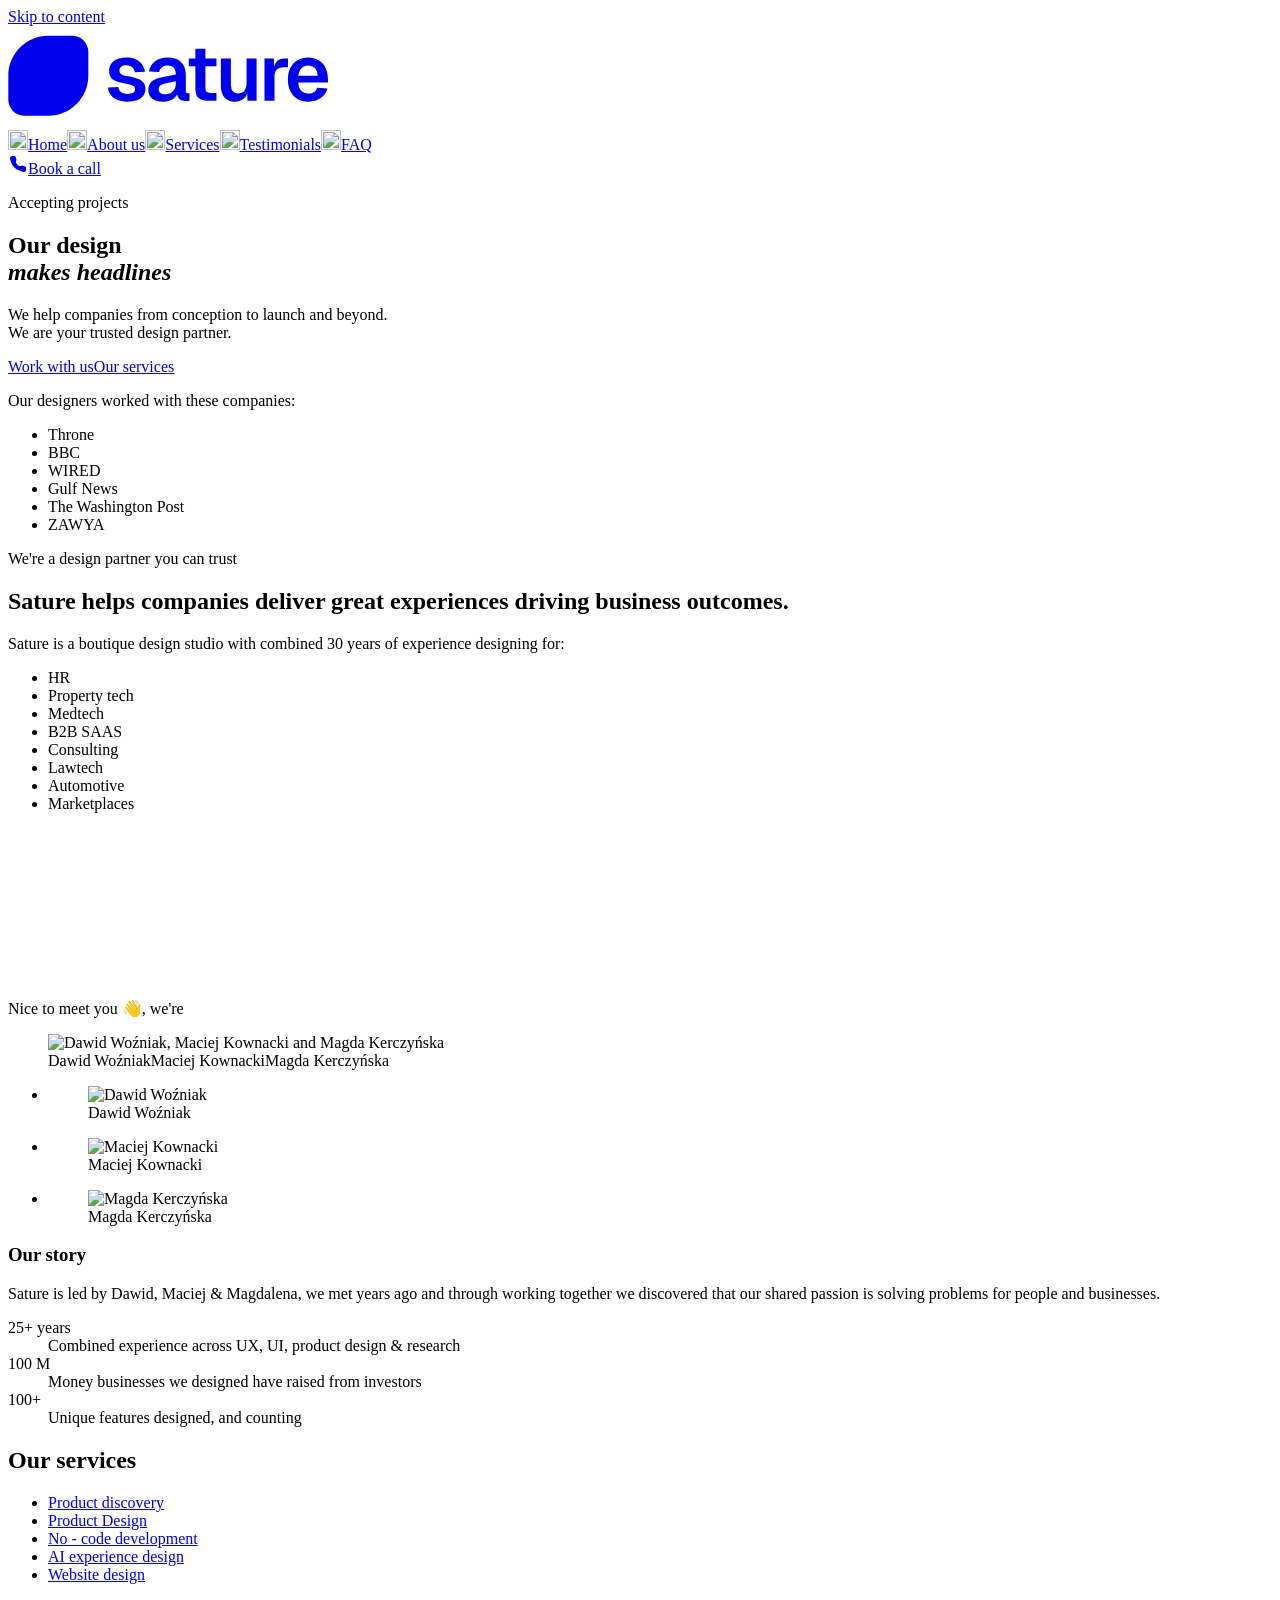
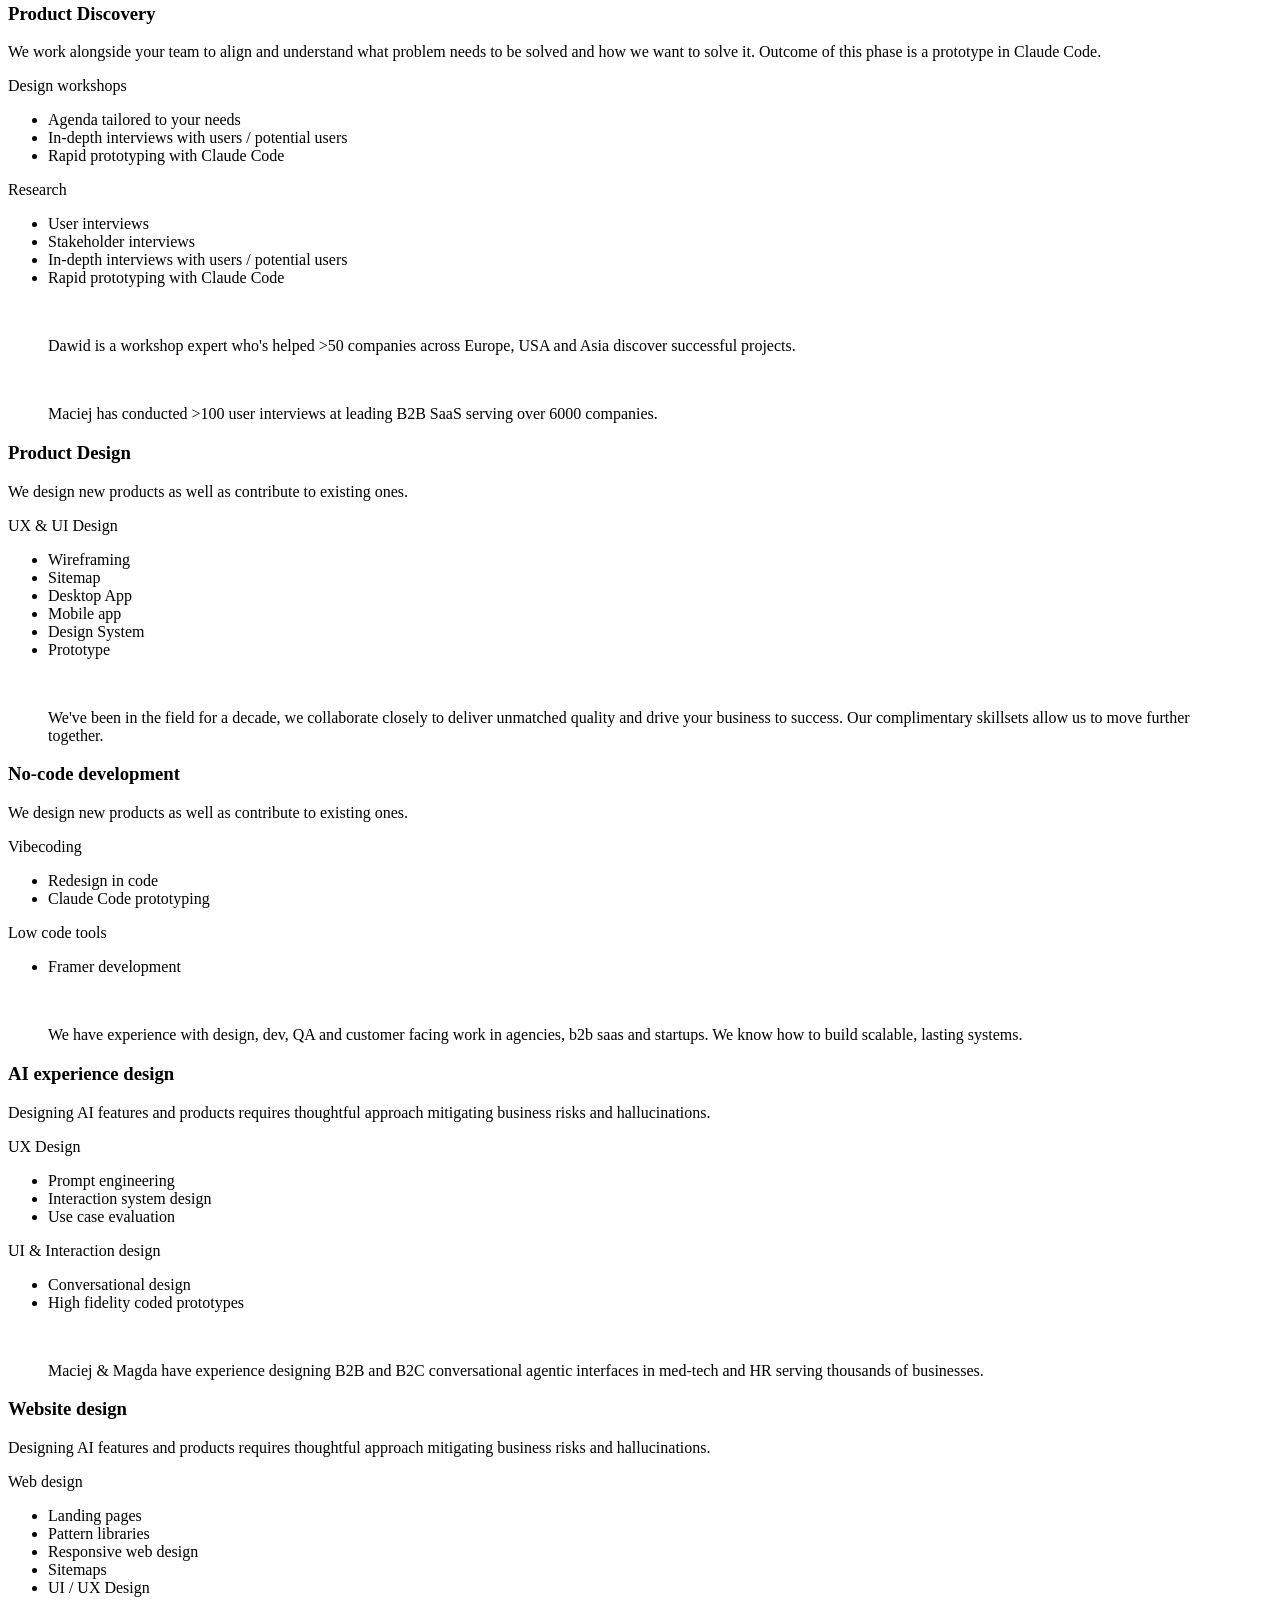
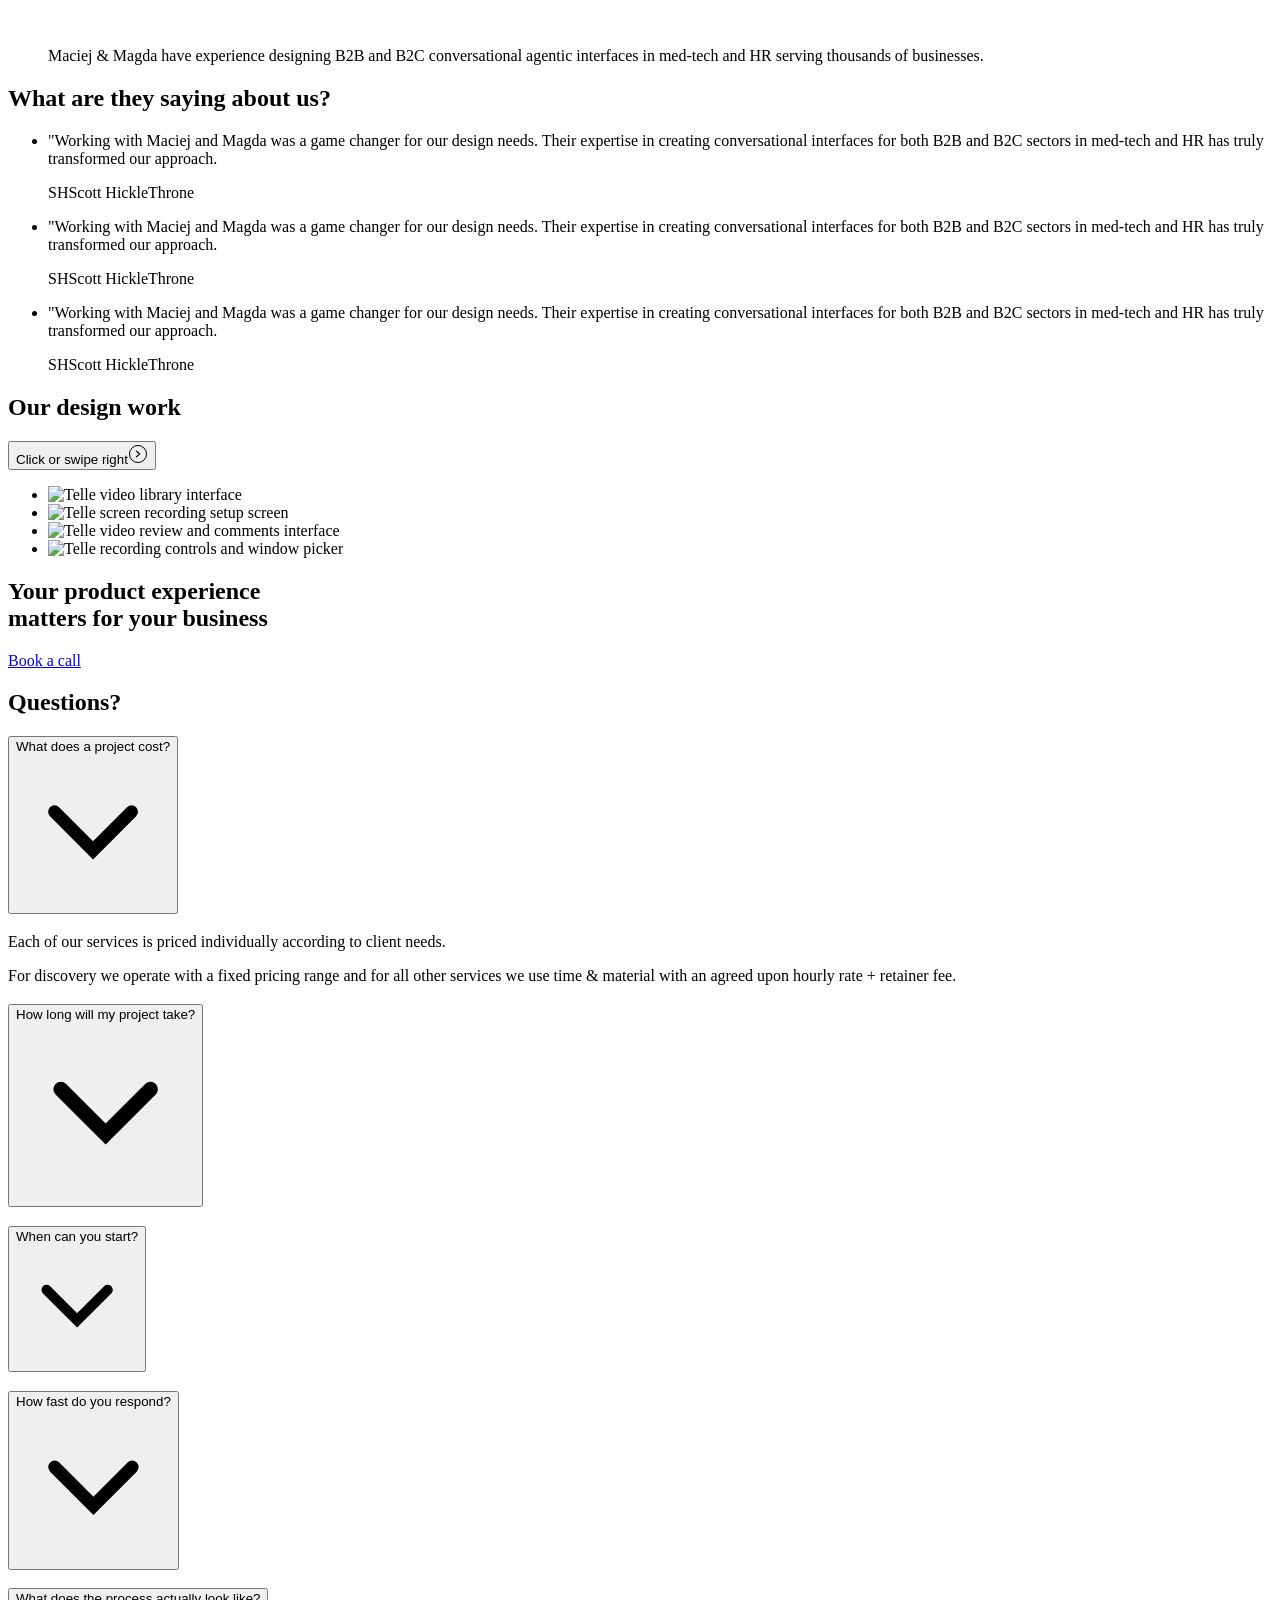
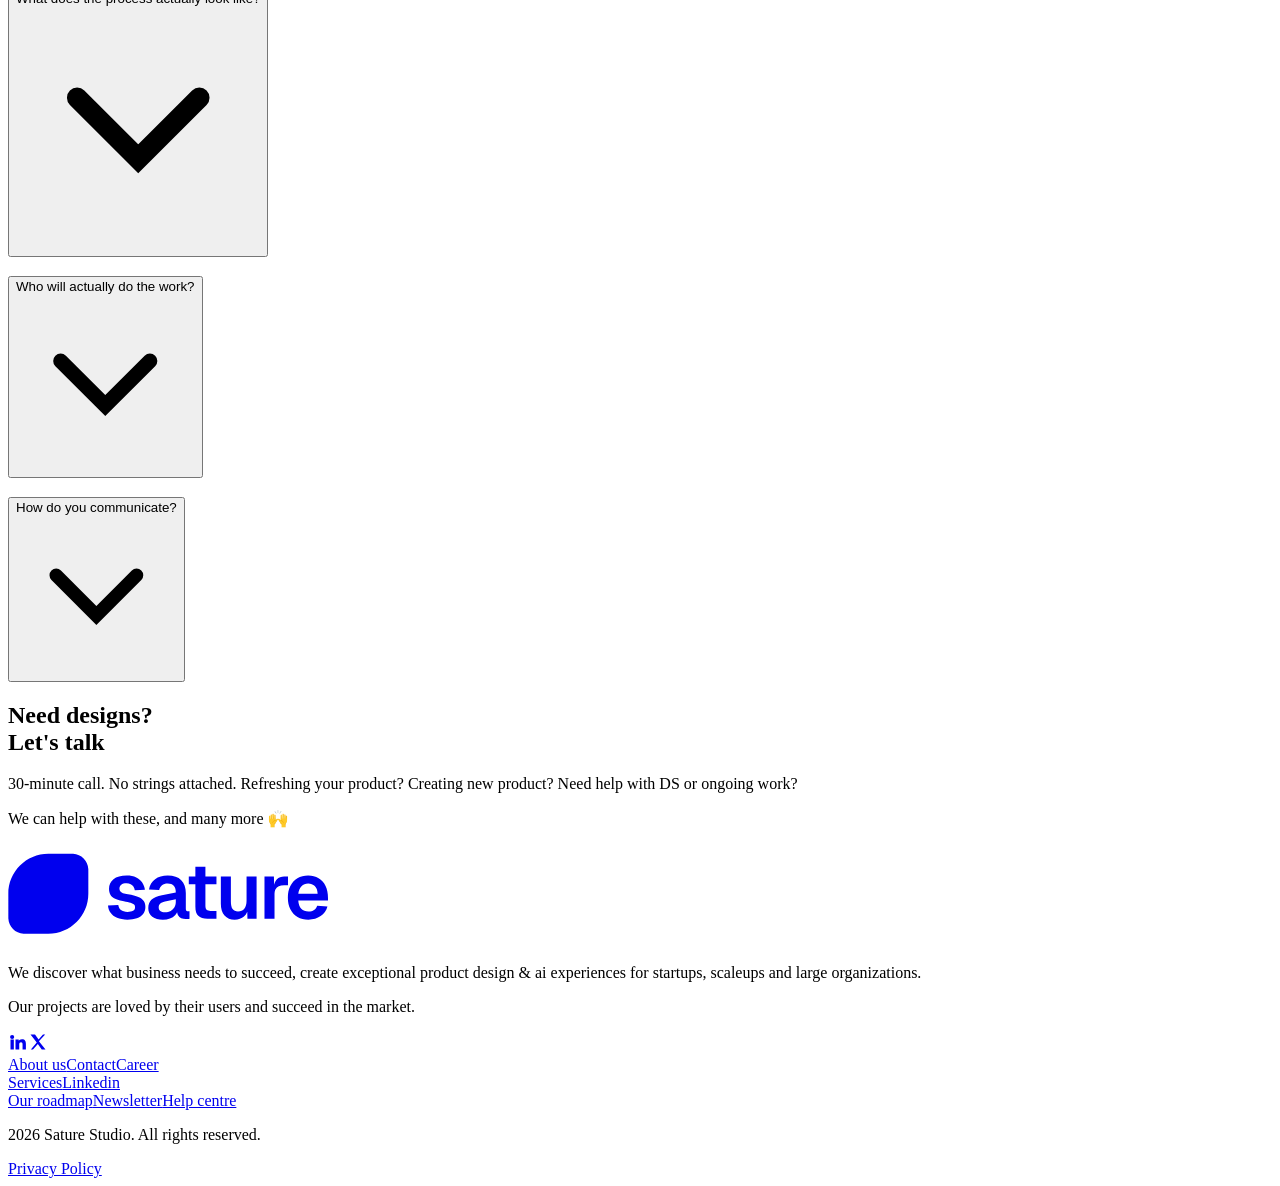
==== commit 26d6d3d6: "Preview build of the Astro landing Built from dawidw/sature-site feature/new-version @ f1b7a69 with " ====
--- a/index.html
+++ b/index.html
@@ -1 +1 @@
-<!DOCTYPE html><html lang="en"><head><meta charset="UTF-8"><meta name="viewport" content="width=device-width, initial-scale=1.0"><title>Sature — Product design studio for startups, scaleups &amp; B2B SaaS</title><meta name="description" content="Sature is a boutique design studio helping startups, scaleups and B2B SaaS companies deliver great experiences that drive business outcomes."><meta name="theme-color" content="#0a0a0a"><link rel="icon" href="data:image/svg+xml,<svg xmlns=%22http://www.w3.org/2000/svg%22 viewBox=%220.333 9.669 80 80%22><path d=%22M63.3569 9.66895C64.2632 9.66895 64.7171 9.66914 65.1001 9.6875C73.3337 10.0826 79.9198 16.6687 80.3149 24.9023C80.3333 25.2853 80.3335 25.7392 80.3335 26.6455V49.6689C80.3335 71.7602 62.4247 89.6688 40.3335 89.6689H17.3101C16.4038 89.6689 15.9499 89.6687 15.5669 89.6504C7.33328 89.2553 0.747159 82.6692 0.352051 74.4355C0.333694 74.0526 0.333496 73.5987 0.333496 72.6924V49.6689C0.333497 27.5777 18.2423 9.66912 40.3335 9.66895H63.3569Z%22 fill=%22%231A1A1A%22/><path d=%22M40.5 24.416C42.1566 24.4163 43.5 25.7603 43.5 27.417V42.2578L53.9941 31.7637C55.1657 30.5921 57.0657 30.5921 58.2373 31.7637C59.4082 32.9353 59.4087 34.8355 58.2373 36.0068L47.7441 46.5H62.584C64.2404 46.5004 65.5838 47.8436 65.584 49.5C65.5837 51.1564 64.2403 52.4996 62.584 52.5H47.7432L58.2373 62.9941C59.4083 64.1658 59.4087 66.0659 58.2373 67.2373C57.0659 68.4087 55.1658 68.4083 53.9941 67.2373L43.5 56.7432V71.584C43.4996 73.2403 42.1564 74.5837 40.5 74.584C38.8436 74.5838 37.5004 73.2404 37.5 71.584V56.7441L27.0068 67.2373C25.8355 68.4087 23.9353 68.4082 22.7637 67.2373C21.5921 66.0657 21.5921 64.1657 22.7637 62.9941L33.2578 52.5H18.417C16.7603 52.5 15.4163 51.1566 15.416 49.5C15.4162 47.8433 16.7602 46.5 18.417 46.5H33.2568L22.7637 36.0068C21.5921 34.8353 21.5921 32.9352 22.7637 31.7637C23.9352 30.5921 25.8353 30.5921 27.0068 31.7637L37.5 42.2568V27.417C37.5 25.7602 38.8433 24.4162 40.5 24.416Z%22 fill=%22white%22/></svg>"><link rel="preconnect" href="https://fonts.googleapis.com"><link rel="preconnect" href="https://fonts.gstatic.com" crossorigin><link href="https://fonts.googleapis.com/css2?family=Geist:wght@400;500;600;700&family=Lora:ital,wght@0,500;0,600;0,700;1,500;1,600;1,700&display=swap" rel="stylesheet"><link rel="stylesheet" href="/sature-preview/_astro/global.BeusvCcm.css"></head><body><a class="skip-link" href="#main">Skip to content</a><header class="site-header"><div class="wrap header-inner"><a class="brand" href="#top" aria-label="Sature home"><svg class="brand-logo" width="320" height="100" viewBox="0 0 320 100" fill="none" aria-hidden="true" xmlns="http://www.w3.org/2000/svg"><path d="M118.737 31.5947C122.5 31.5947 125.663 32.2266 128.224 33.4902C130.785 34.7013 132.771 36.3861 134.183 38.5449C135.646 40.6511 136.561 43.0735 136.927 45.8115L126.812 46.2861C126.551 44.8644 126.081 43.6264 125.401 42.5732C124.722 41.5203 123.807 40.7306 122.657 40.2041C121.507 39.625 120.149 39.335 118.581 39.335C116.229 39.335 114.452 39.8092 113.25 40.7568C112.048 41.7046 111.446 42.9683 111.446 44.5479C111.446 45.6536 111.708 46.5753 112.23 47.3125C112.805 48.0497 113.72 48.655 114.975 49.1289C116.229 49.5501 117.902 49.9449 119.992 50.3135C124.382 50.998 127.832 51.8933 130.341 52.999C132.902 54.0521 134.705 55.4216 135.75 57.1064C136.848 58.7388 137.396 60.7135 137.396 63.0303C137.396 65.7157 136.639 68.0067 135.123 69.9023C133.66 71.7977 131.569 73.2457 128.852 74.2461C126.186 75.1939 123.05 75.668 119.443 75.668C115.314 75.668 111.838 75.0627 109.016 73.8516C106.246 72.6405 104.103 70.9548 102.587 68.7959C101.071 66.6372 100.209 64.189 100 61.4512L110.271 60.9766C110.636 63.1881 111.551 64.8993 113.015 66.1104C114.478 67.3214 116.647 67.9277 119.521 67.9277C121.873 67.9277 123.703 67.5585 125.01 66.8213C126.368 66.0315 127.048 64.8206 127.048 63.1885C127.048 62.2407 126.813 61.4502 126.343 60.8184C125.872 60.1865 124.983 59.634 123.677 59.1602C122.37 58.6863 120.436 58.2122 117.875 57.7383C113.589 57.0011 110.218 56.1058 107.762 55.0527C105.305 53.947 103.554 52.5777 102.509 50.9453C101.516 49.3131 101.02 47.2862 101.02 44.8643C101.02 40.915 102.509 37.7288 105.488 35.3066C108.52 32.832 112.936 31.5948 118.737 31.5947ZM159.718 31.5947C165.676 31.5947 170.172 33.1217 173.203 36.1758C176.287 39.1771 177.828 43.4949 177.828 49.1289V64.4521C177.828 65.5575 178.011 66.3209 178.377 66.7422C178.795 67.1634 179.397 67.374 180.181 67.374H181.514V74.7197C181.2 74.825 180.677 74.9044 179.945 74.957C179.266 75.0097 178.56 75.0361 177.828 75.0361C176.104 75.0361 174.562 74.7726 173.203 74.2461C171.844 73.6669 170.798 72.6923 170.066 71.3232C169.625 70.4651 169.318 69.4246 169.143 68.2021C168.649 69.261 167.965 70.2495 167.088 71.166C165.729 72.5877 164.004 73.6936 161.913 74.4834C159.823 75.2732 157.471 75.668 154.857 75.668C150.467 75.668 146.939 74.6669 144.273 72.666C141.608 70.6124 140.274 67.769 140.274 64.1357C140.274 60.5027 141.399 57.659 143.646 55.6055C145.894 53.5521 149.317 52.0777 153.916 51.1826L167.793 48.418C167.793 45.4169 167.114 43.1794 165.755 41.7051C164.396 40.1781 162.383 39.4141 159.718 39.4141C157.314 39.4141 155.406 39.9932 153.995 41.1514C152.636 42.2571 151.696 43.8636 151.173 45.9697L140.98 45.4961C141.817 41.0203 143.855 37.5971 147.096 35.2275C150.336 32.8055 154.544 31.5948 159.718 31.5947ZM300.166 31.5947C304.138 31.5947 307.614 32.4901 310.593 34.2803C313.624 36.0705 315.95 38.6506 317.57 42.0205C319.191 45.3905 320.001 49.4455 320.001 54.1846V56.4746H290.287C290.496 60.1604 291.49 62.9511 293.267 64.8467C295.096 66.6896 297.5 67.6113 300.479 67.6113C302.727 67.6113 304.582 67.1108 306.046 66.1104C307.562 65.0573 308.607 63.6095 309.182 61.7666L319.452 62.3984C318.302 66.5055 316.029 69.7438 312.632 72.1133C309.287 74.4828 305.21 75.6679 300.401 75.668C296.22 75.668 292.588 74.7726 289.504 72.9824C286.42 71.1395 284.042 68.5594 282.369 65.2422C280.697 61.9249 279.86 58.054 279.86 53.6309C279.86 49.2079 280.697 45.3642 282.369 42.0996C284.042 38.7824 286.393 36.2023 289.425 34.3594C292.509 32.5164 296.089 31.5947 300.166 31.5947ZM222.878 57.1846C222.878 60.7125 223.453 63.3199 224.603 65.0049C225.805 66.6369 227.608 67.4531 230.012 67.4531C232.73 67.4531 234.821 66.5579 236.284 64.7676C237.8 62.9246 238.558 60.2653 238.558 56.79V32.542H248.593V74.7197H239.42L239.279 67.8125C238.488 69.7571 237.388 71.3496 235.971 72.5869C233.619 74.6405 230.508 75.667 226.641 75.667C222.407 75.667 219.036 74.272 216.527 71.4814C214.071 68.6381 212.843 64.715 212.843 59.7129V32.542H222.878V57.1846ZM197.411 32.542H208.466V40.3613H197.411V61.6875C197.411 63.6353 197.829 65.0041 198.665 65.7939C199.501 66.5311 200.808 66.9003 202.585 66.9004H208.466V74.7197H199.527C195.346 74.7197 192.262 73.7451 190.276 71.7969C188.343 69.8486 187.376 66.7944 187.376 62.6348V40.3613H180.79V32.542H187.376V22.6689H197.411V32.542ZM266.165 40.6309C266.833 38.3169 267.762 36.5422 268.952 35.3066C270.729 33.4637 273.134 32.542 276.165 32.542H280.007V41.2305H276.087C273.944 41.2305 272.167 41.546 270.756 42.1777C269.345 42.8096 268.273 43.8106 267.541 45.1797C266.862 46.4961 266.521 48.2338 266.521 50.3926V74.7197H256.486V32.542H265.895L266.165 40.6309ZM156.974 57.502C154.727 57.9758 153.106 58.6861 152.113 59.6338C151.172 60.5289 150.702 61.7141 150.702 63.1885C150.702 64.8208 151.225 66.0844 152.271 66.9795C153.368 67.8745 154.91 68.3222 156.896 68.3223C159.143 68.3223 161.077 67.8746 162.697 66.9795C164.318 66.0843 165.572 64.8473 166.461 63.2676C167.349 61.6879 167.793 59.8181 167.793 57.6592V55.29L156.974 57.502ZM300.166 39.5723C297.5 39.5723 295.279 40.4411 293.502 42.1787C291.777 43.9163 290.705 46.4172 290.287 49.6816H309.652C309.443 46.2594 308.477 43.7319 306.752 42.0996C305.027 40.4146 302.832 39.5723 300.166 39.5723Z" fill="currentColor"></path><path d="M63.3569 9.66895C64.2632 9.66895 64.7171 9.66914 65.1001 9.6875C73.3337 10.0826 79.9198 16.6687 80.3149 24.9023C80.3333 25.2853 80.3335 25.7392 80.3335 26.6455V49.6689C80.3335 71.7602 62.4247 89.6688 40.3335 89.6689H17.3101C16.4038 89.6689 15.9499 89.6687 15.5669 89.6504C7.33328 89.2553 0.747159 82.6692 0.352051 74.4355C0.333694 74.0526 0.333496 73.5987 0.333496 72.6924V49.6689C0.333497 27.5777 18.2423 9.66912 40.3335 9.66895H63.3569Z" fill="currentColor"></path><path class="brand-glyph" d="M40.5 24.416C42.1566 24.4163 43.5 25.7603 43.5 27.417V42.2578L53.9941 31.7637C55.1657 30.5921 57.0657 30.5921 58.2373 31.7637C59.4082 32.9353 59.4087 34.8355 58.2373 36.0068L47.7441 46.5H62.584C64.2404 46.5004 65.5838 47.8436 65.584 49.5C65.5837 51.1564 64.2403 52.4996 62.584 52.5H47.7432L58.2373 62.9941C59.4083 64.1658 59.4087 66.0659 58.2373 67.2373C57.0659 68.4087 55.1658 68.4083 53.9941 67.2373L43.5 56.7432V71.584C43.4996 73.2403 42.1564 74.5837 40.5 74.584C38.8436 74.5838 37.5004 73.2404 37.5 71.584V56.7441L27.0068 67.2373C25.8355 68.4087 23.9353 68.4082 22.7637 67.2373C21.5921 66.0657 21.5921 64.1657 22.7637 62.9941L33.2578 52.5H18.417C16.7603 52.5 15.4163 51.1566 15.416 49.5C15.4162 47.8433 16.7602 46.5 18.417 46.5H33.2568L22.7637 36.0068C21.5921 34.8353 21.5921 32.9352 22.7637 31.7637C23.9352 30.5921 25.8353 30.5921 27.0068 31.7637L37.5 42.2568V27.417C37.5 25.7602 38.8433 24.4162 40.5 24.416Z"></path></svg></a><nav class="main-nav" id="main-nav" aria-label="Primary"><a href="#top" class="is-active"><img src="/sature-preview/assets/img/icons/nav-home.svg" alt="" width="20" height="20">Home</a><a href="#about"><img src="/sature-preview/assets/img/icons/nav-about.svg" alt="" width="20" height="20">About us</a><a href="#services"><img src="/sature-preview/assets/img/icons/nav-services.svg" alt="" width="20" height="20">Services</a><a href="#testimonials"><img src="/sature-preview/assets/img/icons/nav-testimonials.svg" alt="" width="20" height="20">Testimonials</a><a href="#faq"><img src="/sature-preview/assets/img/icons/nav-faq.svg" alt="" width="20" height="20">FAQ</a></nav><div class="header-actions"><a class="btn btn-dark btn-sm" href="#contact" aria-label="Book a call"><svg width="20" height="20" viewBox="0 0 20 20" fill="none" aria-hidden="true"><path fill-rule="evenodd" clip-rule="evenodd" d="M3.96641 2H6.78337C7.01797 2 7.22799 2.14642 7.31057 2.36754L8.40362 5.29419C8.43983 5.39107 8.449 5.49606 8.43015 5.59781L7.88244 8.55628C8.55564 10.1505 9.66758 11.2218 11.5118 12.1828L14.4144 11.6164C14.5174 11.5963 14.624 11.6056 14.7221 11.6433L17.6373 12.7619C17.8557 12.8457 18 13.0566 18 13.2919V16.0026C18 17.2319 16.9244 18.2295 15.6663 17.9538C13.373 17.4513 9.12438 16.1741 6.14889 13.1778C3.29871 10.3077 2.34378 6.34286 2.02231 4.19973C1.8389 2.97688 2.8128 2 3.96641 2Z" fill="currentColor"></path></svg><span>Book a call</span></a></div></div></header><main id="main"><section class="hero-wrap wrap" id="top"><div class="hero"><div class="hero-inner"><p class="eyebrow eyebrow-light badge"><span class="dot" aria-hidden="true"></span>Accepting projects</p><h1 class="hero-title">Our design<br><em>makes headlines</em></h1><p class="hero-sub">We help companies from conception to launch and beyond.<br>We are your trusted design partner.</p><div class="hero-actions"><a class="btn btn-light" href="#contact">Work with us</a><a class="btn btn-outline-light" href="#services">Our services</a></div><div class="hero-logos"><p class="hero-logos-label">Our designers worked with these companies:</p><ul class="logo-row" aria-label="Press and companies Sature has worked with"><li class="logo-throne">Throne</li><li class="logo-bbc"><span>B</span><span>B</span><span>C</span></li><li class="logo-wired">WIRED</li><li class="logo-gulfnews">Gulf News</li><li class="logo-wapo">The Washington Post</li><li class="logo-zawya">ZAWYA</li></ul></div></div></div></section><section class="section" id="about"><div class="wrap wrap-gutter-80"><div class="headline-frame"><p class="eyebrow-serif center">We&#39;re a design partner you can trust</p><h2 class="section-title display center">Sature helps companies deliver great experiences driving business outcomes.</h2></div></div></section><section class="section section-industries"><div class="wrap wrap-gutter-80"><div class="about-grid"><div class="about-copy"><p>Sature is a boutique design studio with combined 30 years of experience designing for:</p><ul class="tag-list" aria-label="Industries"><li>HR</li><li>Property tech</li><li>Medtech</li><li>B2B SAAS</li><li>Consulting</li><li>Lawtech</li><li>Automotive</li><li>Marketplaces</li></ul></div><div class="about-visual" aria-hidden="true"><video class="about-video" poster="/sature-preview/assets/video/office-portrait-poster.webp" preload="none" muted loop playsinline><source src="/sature-preview/assets/video/office-portrait.mp4" type="video/mp4"></video></div></div></div></section><section class="team-wrap wrap"><div class="section-dark"><p class="section-title center on-dark">Nice to meet you <span aria-hidden="true">👋</span>, we&#39;re</p><figure class="founders"><img src="/sature-preview/assets/img/team/founders.webp" alt="Dawid Woźniak, Maciej Kownacki and Magda Kerczyńska" width="1015" height="556" loading="lazy"><figcaption class="founders-names"><span>Dawid Woźniak</span><span>Maciej Kownacki</span><span>Magda Kerczyńska</span></figcaption></figure><ul class="founders-stack"><li><figure><img src="/sature-preview/assets/img/team/founder-dawid.webp" alt="Dawid Woźniak" width="732" height="908" loading="lazy"><figcaption>Dawid Woźniak</figcaption></figure></li><li><figure><img src="/sature-preview/assets/img/team/founder-maciej.webp" alt="Maciej Kownacki" width="732" height="908" loading="lazy"><figcaption>Maciej Kownacki</figcaption></figure></li><li><figure><img src="/sature-preview/assets/img/team/founder-magda.webp" alt="Magda Kerczyńska" width="732" height="908" loading="lazy"><figcaption>Magda Kerczyńska</figcaption></figure></li></ul><div class="story-grid"><div class="story-copy"><h3>Our story</h3><p>Sature is led by Dawid, Maciej &amp; Magdalena, we met years ago and through working together we discovered that our shared passion is solving problems for people and businesses.</p></div><dl class="stats"><div class="stat"><dt>25+ years</dt><dd>Combined experience across UX, UI, product design &amp; research</dd></div><div class="stat"><dt>100 M</dt><dd>Money businesses we designed have raised from investors</dd></div><div class="stat"><dt>100+</dt><dd>Unique features designed, and counting</dd></div></dl></div></div></section><section class="section" id="services"><div class="wrap wrap-gutter-80"><h2 class="section-title center">Our services</h2><div class="services-layout"><nav class="services-nav" aria-label="Services"><ul id="services-nav-list"><li><a href="#svc-discovery" class="is-active">Product discovery</a></li><li><a href="#svc-design">Product Design</a></li><li><a href="#svc-nocode">No - code development</a></li><li><a href="#svc-ai">AI experience design</a></li><li><a href="#svc-website">Website design</a></li></ul></nav><div class="services-content" id="services-content"><article class="service-block" id="svc-discovery"><h3>Product Discovery</h3><p>We work alongside your team to align and understand what problem needs to be solved and how we want to solve it. Outcome of this phase is a prototype in Claude Code.</p><div class="check-group"><p class="check-group-label">Design workshops</p><ul class="check-list"><li>Agenda tailored to your needs</li><li>In-depth interviews with users / potential users</li><li>Rapid prototyping with Claude Code</li></ul></div><div class="check-group"><p class="check-group-label">Research</p><ul class="check-list"><li>User interviews</li><li>Stakeholder interviews</li><li>In-depth interviews with users / potential users</li><li>Rapid prototyping with Claude Code</li></ul></div><blockquote class="mini-quote"><span class="mini-avatars" aria-hidden="true"><img src="/sature-preview/assets/img/team/david.webp" alt=""></span><p>Dawid is a workshop expert who&#39;s helped &gt;50 companies across Europe, USA and Asia discover successful projects.</p></blockquote><blockquote class="mini-quote"><span class="mini-avatars" aria-hidden="true"><img src="/sature-preview/assets/img/team/maciej.webp" alt=""></span><p>Maciej has conducted &gt;100 user interviews at leading B2B SaaS serving over 6000 companies.</p></blockquote></article><article class="service-block" id="svc-design"><h3>Product Design</h3><p>We design new products as well as contribute to existing ones.</p><div class="check-group"><p class="check-group-label">UX &amp; UI Design</p><ul class="check-list"><li>Wireframing</li><li>Sitemap</li><li>Desktop App</li><li>Mobile app</li><li>Design System</li><li>Prototype</li></ul></div><blockquote class="mini-quote"><span class="mini-avatars" aria-hidden="true"><img src="/sature-preview/assets/img/team/david.webp" alt=""><img src="/sature-preview/assets/img/team/maciej.webp" alt=""><img src="/sature-preview/assets/img/team/magdalena.webp" alt=""></span><p>We&#39;ve been in the field for a decade, we collaborate closely to deliver unmatched quality and drive your business to success. Our complimentary skillsets allow us to move further together.</p></blockquote></article><article class="service-block" id="svc-nocode"><h3>No-code development</h3><p>We design new products as well as contribute to existing ones.</p><div class="check-group"><p class="check-group-label">Vibecoding</p><ul class="check-list"><li>Redesign in code</li><li>Claude Code prototyping</li></ul></div><div class="check-group"><p class="check-group-label">Low code tools</p><ul class="check-list"><li>Framer development</li></ul></div><blockquote class="mini-quote"><span class="mini-avatars" aria-hidden="true"><img src="/sature-preview/assets/img/team/david.webp" alt=""><img src="/sature-preview/assets/img/team/maciej.webp" alt=""><img src="/sature-preview/assets/img/team/magdalena.webp" alt=""></span><p>We have experience with design, dev, QA and customer facing work in agencies, b2b saas and startups. We know how to build scalable, lasting systems.</p></blockquote></article><article class="service-block" id="svc-ai"><h3>AI experience design</h3><p>Designing AI features and products requires thoughtful approach mitigating business risks and hallucinations.</p><div class="check-group"><p class="check-group-label">UX Design</p><ul class="check-list"><li>Prompt engineering</li><li>Interaction system design</li><li>Use case evaluation</li></ul></div><div class="check-group"><p class="check-group-label">UI &amp; Interaction design</p><ul class="check-list"><li>Conversational design</li><li>High fidelity coded prototypes</li></ul></div><blockquote class="mini-quote"><span class="mini-avatars" aria-hidden="true"><img src="/sature-preview/assets/img/team/maciej.webp" alt=""><img src="/sature-preview/assets/img/team/magdalena.webp" alt=""></span><p>Maciej &amp; Magda have experience designing B2B and B2C conversational agentic interfaces in med-tech and HR serving thousands of businesses.</p></blockquote></article><article class="service-block" id="svc-website"><h3>Website design</h3><p>Designing AI features and products requires thoughtful approach mitigating business risks and hallucinations.</p><div class="check-group"><p class="check-group-label">Web design</p><ul class="check-list"><li>Landing pages</li><li>Pattern libraries</li><li>Responsive web design</li><li>Sitemaps</li><li>UI / UX Design</li></ul></div><blockquote class="mini-quote"><span class="mini-avatars" aria-hidden="true"><img src="/sature-preview/assets/img/team/maciej.webp" alt=""><img src="/sature-preview/assets/img/team/magdalena.webp" alt=""></span><p>Maciej &amp; Magda have experience designing B2B and B2C conversational agentic interfaces in med-tech and HR serving thousands of businesses.</p></blockquote></article></div></div></div></section><section class="section" id="testimonials"><div class="wrap wrap-bleed"><div class="testimonials-panel"><h2 class="section-title center">What are they saying about us?</h2><ul class="testimonial-grid"><li class="testimonial-card"><p>&quot;Working with Maciej and Magda was a game changer for our design needs. Their expertise in creating conversational interfaces for both B2B and B2C sectors in med-tech and HR has truly transformed our approach.</p><div class="testimonial-attr"><span class="avatar avatar-sm avatar-a" aria-hidden="true">SH</span><span class="attr-name">Scott Hickle</span><span class="attr-company logo-throne">Throne</span></div></li><li class="testimonial-card"><p>&quot;Working with Maciej and Magda was a game changer for our design needs. Their expertise in creating conversational interfaces for both B2B and B2C sectors in med-tech and HR has truly transformed our approach.</p><div class="testimonial-attr"><span class="avatar avatar-sm avatar-a" aria-hidden="true">SH</span><span class="attr-name">Scott Hickle</span><span class="attr-company logo-throne">Throne</span></div></li><li class="testimonial-card"><p>&quot;Working with Maciej and Magda was a game changer for our design needs. Their expertise in creating conversational interfaces for both B2B and B2C sectors in med-tech and HR has truly transformed our approach.</p><div class="testimonial-attr"><span class="avatar avatar-sm avatar-a" aria-hidden="true">SH</span><span class="attr-name">Scott Hickle</span><span class="attr-company logo-throne">Throne</span></div></li></ul></div></div></section><section class="section" id="work"><div class="wrap wrap-gutter-80"><div class="work-header"><h2 class="section-title">Our design work</h2><button class="carousel-hint" id="work-next" type="button" aria-label="Show next work example"><span>Click or swipe right</span><svg width="20" height="20" viewBox="0 0 24 24" fill="none" aria-hidden="true"><circle cx="12" cy="12" r="10.25" stroke="currentColor" stroke-width="1.2"></circle><path d="M10 8.5L14 12L10 15.5" stroke="currentColor" stroke-width="1.4" stroke-linecap="round" stroke-linejoin="round"></path></svg></button></div></div><div class="work-carousel-viewport"><ul class="work-carousel" id="work-carousel"><li class="work-card"><img src="/sature-preview/assets/img/work/work1.webp" alt="Telle video library interface" loading="lazy"></li><li class="work-card"><img src="/sature-preview/assets/img/work/work2.webp" alt="Telle screen recording setup screen" loading="lazy"></li><li class="work-card"><img src="/sature-preview/assets/img/work/work3.webp" alt="Telle video review and comments interface" loading="lazy"></li><li class="work-card"><img src="/sature-preview/assets/img/work/work4.webp" alt="Telle recording controls and window picker" loading="lazy"></li></ul></div></section><section class="cta-wrap wrap"><div class="cta-band"><div class="cta-inner"><h2>Your product experience<br>matters for <strong>your business</strong></h2><a class="btn btn-light" href="#contact">Book a call</a></div></div></section><section class="section" id="faq"><div class="wrap wrap-narrow"><h2 class="section-title center">Questions?</h2><div class="accordion" id="accordion"><div class="accordion-item"><h3><button class="accordion-trigger" aria-expanded="true" aria-controls="faq-1">What does a project cost?<span class="chev-wrap"><svg class="chev" viewBox="0 0 24 24" aria-hidden="true"><path d="M6 9l6 6 6-6" stroke="currentColor" stroke-width="2" fill="none" stroke-linecap="round"></path></svg></span></button></h3><div class="accordion-panel" id="faq-1"><p>Each of our services is priced individually according to client needs.</p><p>For discovery we operate with a fixed pricing range and for all other services we use time &amp; material with an agreed upon hourly rate + retainer fee.</p></div></div><div class="accordion-item"><h3><button class="accordion-trigger" aria-expanded="false" aria-controls="faq-2">How long will my project take?<span class="chev-wrap"><svg class="chev" viewBox="0 0 24 24" aria-hidden="true"><path d="M6 9l6 6 6-6" stroke="currentColor" stroke-width="2" fill="none" stroke-linecap="round"></path></svg></span></button></h3><div class="accordion-panel" id="faq-2" hidden><p>It depends on scope — a focused discovery sprint can wrap in two weeks, while a full product design engagement typically runs six to twelve weeks.</p></div></div><div class="accordion-item"><h3><button class="accordion-trigger" aria-expanded="false" aria-controls="faq-3">When can you start?<span class="chev-wrap"><svg class="chev" viewBox="0 0 24 24" aria-hidden="true"><path d="M6 9l6 6 6-6" stroke="currentColor" stroke-width="2" fill="none" stroke-linecap="round"></path></svg></span></button></h3><div class="accordion-panel" id="faq-3" hidden><p>Most engagements kick off within one to two weeks of signing. For urgent scopes we can often start sooner — ask us on the call.</p></div></div><div class="accordion-item"><h3><button class="accordion-trigger" aria-expanded="false" aria-controls="faq-4">How fast do you respond?<span class="chev-wrap"><svg class="chev" viewBox="0 0 24 24" aria-hidden="true"><path d="M6 9l6 6 6-6" stroke="currentColor" stroke-width="2" fill="none" stroke-linecap="round"></path></svg></span></button></h3><div class="accordion-panel" id="faq-4" hidden><p>We reply to new inquiries within one business day, and stay just as responsive throughout the engagement.</p></div></div><div class="accordion-item"><h3><button class="accordion-trigger" aria-expanded="false" aria-controls="faq-5">What does the process actually look like?<span class="chev-wrap"><svg class="chev" viewBox="0 0 24 24" aria-hidden="true"><path d="M6 9l6 6 6-6" stroke="currentColor" stroke-width="2" fill="none" stroke-linecap="round"></path></svg></span></button></h3><div class="accordion-panel" id="faq-5" hidden><p>We start with a short discovery call, scope the engagement together, then work in focused sprints with regular check-ins until we hand off a finished, documented deliverable.</p></div></div><div class="accordion-item"><h3><button class="accordion-trigger" aria-expanded="false" aria-controls="faq-6">Who will actually do the work?<span class="chev-wrap"><svg class="chev" viewBox="0 0 24 24" aria-hidden="true"><path d="M6 9l6 6 6-6" stroke="currentColor" stroke-width="2" fill="none" stroke-linecap="round"></path></svg></span></button></h3><div class="accordion-panel" id="faq-6" hidden><p>Dawid, Maciej and Magdalena work directly on every engagement — no account managers, no handoffs to a team you haven&#39;t met.</p></div></div><div class="accordion-item"><h3><button class="accordion-trigger" aria-expanded="false" aria-controls="faq-7">How do you communicate?<span class="chev-wrap"><svg class="chev" viewBox="0 0 24 24" aria-hidden="true"><path d="M6 9l6 6 6-6" stroke="currentColor" stroke-width="2" fill="none" stroke-linecap="round"></path></svg></span></button></h3><div class="accordion-panel" id="faq-7" hidden><p>Mostly async over Slack or email, with a weekly call to review progress — whatever fits your team&#39;s existing workflow.</p></div></div></div></div></section><section class="section" id="contact"><div class="wrap contact-grid"><div class="contact-copy"><h2 class="section-title">Need designs?<br>Let&#39;s talk</h2><p>30-minute call. No strings attached. Refreshing your product? Creating new product? Need help with DS or ongoing work?</p><p class="contact-note">We can help with these, and many more <span aria-hidden="true">🙌</span></p></div><div class="contact-visual" aria-hidden="true"><div class="contact-placeholder"><span>Scheduling widget placeholder</span></div></div></div></section></main><footer class="footer-wrap wrap"><div class="site-footer footer-inner"><div class="footer-top"><div class="footer-brand"><a class="brand" href="#top" aria-label="Sature home"><svg class="brand-logo" width="320" height="100" viewBox="0 0 320 100" fill="none" aria-hidden="true" xmlns="http://www.w3.org/2000/svg"><path d="M118.737 31.5947C122.5 31.5947 125.663 32.2266 128.224 33.4902C130.785 34.7013 132.771 36.3861 134.183 38.5449C135.646 40.6511 136.561 43.0735 136.927 45.8115L126.812 46.2861C126.551 44.8644 126.081 43.6264 125.401 42.5732C124.722 41.5203 123.807 40.7306 122.657 40.2041C121.507 39.625 120.149 39.335 118.581 39.335C116.229 39.335 114.452 39.8092 113.25 40.7568C112.048 41.7046 111.446 42.9683 111.446 44.5479C111.446 45.6536 111.708 46.5753 112.23 47.3125C112.805 48.0497 113.72 48.655 114.975 49.1289C116.229 49.5501 117.902 49.9449 119.992 50.3135C124.382 50.998 127.832 51.8933 130.341 52.999C132.902 54.0521 134.705 55.4216 135.75 57.1064C136.848 58.7388 137.396 60.7135 137.396 63.0303C137.396 65.7157 136.639 68.0067 135.123 69.9023C133.66 71.7977 131.569 73.2457 128.852 74.2461C126.186 75.1939 123.05 75.668 119.443 75.668C115.314 75.668 111.838 75.0627 109.016 73.8516C106.246 72.6405 104.103 70.9548 102.587 68.7959C101.071 66.6372 100.209 64.189 100 61.4512L110.271 60.9766C110.636 63.1881 111.551 64.8993 113.015 66.1104C114.478 67.3214 116.647 67.9277 119.521 67.9277C121.873 67.9277 123.703 67.5585 125.01 66.8213C126.368 66.0315 127.048 64.8206 127.048 63.1885C127.048 62.2407 126.813 61.4502 126.343 60.8184C125.872 60.1865 124.983 59.634 123.677 59.1602C122.37 58.6863 120.436 58.2122 117.875 57.7383C113.589 57.0011 110.218 56.1058 107.762 55.0527C105.305 53.947 103.554 52.5777 102.509 50.9453C101.516 49.3131 101.02 47.2862 101.02 44.8643C101.02 40.915 102.509 37.7288 105.488 35.3066C108.52 32.832 112.936 31.5948 118.737 31.5947ZM159.718 31.5947C165.676 31.5947 170.172 33.1217 173.203 36.1758C176.287 39.1771 177.828 43.4949 177.828 49.1289V64.4521C177.828 65.5575 178.011 66.3209 178.377 66.7422C178.795 67.1634 179.397 67.374 180.181 67.374H181.514V74.7197C181.2 74.825 180.677 74.9044 179.945 74.957C179.266 75.0097 178.56 75.0361 177.828 75.0361C176.104 75.0361 174.562 74.7726 173.203 74.2461C171.844 73.6669 170.798 72.6923 170.066 71.3232C169.625 70.4651 169.318 69.4246 169.143 68.2021C168.649 69.261 167.965 70.2495 167.088 71.166C165.729 72.5877 164.004 73.6936 161.913 74.4834C159.823 75.2732 157.471 75.668 154.857 75.668C150.467 75.668 146.939 74.6669 144.273 72.666C141.608 70.6124 140.274 67.769 140.274 64.1357C140.274 60.5027 141.399 57.659 143.646 55.6055C145.894 53.5521 149.317 52.0777 153.916 51.1826L167.793 48.418C167.793 45.4169 167.114 43.1794 165.755 41.7051C164.396 40.1781 162.383 39.4141 159.718 39.4141C157.314 39.4141 155.406 39.9932 153.995 41.1514C152.636 42.2571 151.696 43.8636 151.173 45.9697L140.98 45.4961C141.817 41.0203 143.855 37.5971 147.096 35.2275C150.336 32.8055 154.544 31.5948 159.718 31.5947ZM300.166 31.5947C304.138 31.5947 307.614 32.4901 310.593 34.2803C313.624 36.0705 315.95 38.6506 317.57 42.0205C319.191 45.3905 320.001 49.4455 320.001 54.1846V56.4746H290.287C290.496 60.1604 291.49 62.9511 293.267 64.8467C295.096 66.6896 297.5 67.6113 300.479 67.6113C302.727 67.6113 304.582 67.1108 306.046 66.1104C307.562 65.0573 308.607 63.6095 309.182 61.7666L319.452 62.3984C318.302 66.5055 316.029 69.7438 312.632 72.1133C309.287 74.4828 305.21 75.6679 300.401 75.668C296.22 75.668 292.588 74.7726 289.504 72.9824C286.42 71.1395 284.042 68.5594 282.369 65.2422C280.697 61.9249 279.86 58.054 279.86 53.6309C279.86 49.2079 280.697 45.3642 282.369 42.0996C284.042 38.7824 286.393 36.2023 289.425 34.3594C292.509 32.5164 296.089 31.5947 300.166 31.5947ZM222.878 57.1846C222.878 60.7125 223.453 63.3199 224.603 65.0049C225.805 66.6369 227.608 67.4531 230.012 67.4531C232.73 67.4531 234.821 66.5579 236.284 64.7676C237.8 62.9246 238.558 60.2653 238.558 56.79V32.542H248.593V74.7197H239.42L239.279 67.8125C238.488 69.7571 237.388 71.3496 235.971 72.5869C233.619 74.6405 230.508 75.667 226.641 75.667C222.407 75.667 219.036 74.272 216.527 71.4814C214.071 68.6381 212.843 64.715 212.843 59.7129V32.542H222.878V57.1846ZM197.411 32.542H208.466V40.3613H197.411V61.6875C197.411 63.6353 197.829 65.0041 198.665 65.7939C199.501 66.5311 200.808 66.9003 202.585 66.9004H208.466V74.7197H199.527C195.346 74.7197 192.262 73.7451 190.276 71.7969C188.343 69.8486 187.376 66.7944 187.376 62.6348V40.3613H180.79V32.542H187.376V22.6689H197.411V32.542ZM266.165 40.6309C266.833 38.3169 267.762 36.5422 268.952 35.3066C270.729 33.4637 273.134 32.542 276.165 32.542H280.007V41.2305H276.087C273.944 41.2305 272.167 41.546 270.756 42.1777C269.345 42.8096 268.273 43.8106 267.541 45.1797C266.862 46.4961 266.521 48.2338 266.521 50.3926V74.7197H256.486V32.542H265.895L266.165 40.6309ZM156.974 57.502C154.727 57.9758 153.106 58.6861 152.113 59.6338C151.172 60.5289 150.702 61.7141 150.702 63.1885C150.702 64.8208 151.225 66.0844 152.271 66.9795C153.368 67.8745 154.91 68.3222 156.896 68.3223C159.143 68.3223 161.077 67.8746 162.697 66.9795C164.318 66.0843 165.572 64.8473 166.461 63.2676C167.349 61.6879 167.793 59.8181 167.793 57.6592V55.29L156.974 57.502ZM300.166 39.5723C297.5 39.5723 295.279 40.4411 293.502 42.1787C291.777 43.9163 290.705 46.4172 290.287 49.6816H309.652C309.443 46.2594 308.477 43.7319 306.752 42.0996C305.027 40.4146 302.832 39.5723 300.166 39.5723Z" fill="currentColor"></path><path d="M63.3569 9.66895C64.2632 9.66895 64.7171 9.66914 65.1001 9.6875C73.3337 10.0826 79.9198 16.6687 80.3149 24.9023C80.3333 25.2853 80.3335 25.7392 80.3335 26.6455V49.6689C80.3335 71.7602 62.4247 89.6688 40.3335 89.6689H17.3101C16.4038 89.6689 15.9499 89.6687 15.5669 89.6504C7.33328 89.2553 0.747159 82.6692 0.352051 74.4355C0.333694 74.0526 0.333496 73.5987 0.333496 72.6924V49.6689C0.333497 27.5777 18.2423 9.66912 40.3335 9.66895H63.3569Z" fill="currentColor"></path><path class="brand-glyph" d="M40.5 24.416C42.1566 24.4163 43.5 25.7603 43.5 27.417V42.2578L53.9941 31.7637C55.1657 30.5921 57.0657 30.5921 58.2373 31.7637C59.4082 32.9353 59.4087 34.8355 58.2373 36.0068L47.7441 46.5H62.584C64.2404 46.5004 65.5838 47.8436 65.584 49.5C65.5837 51.1564 64.2403 52.4996 62.584 52.5H47.7432L58.2373 62.9941C59.4083 64.1658 59.4087 66.0659 58.2373 67.2373C57.0659 68.4087 55.1658 68.4083 53.9941 67.2373L43.5 56.7432V71.584C43.4996 73.2403 42.1564 74.5837 40.5 74.584C38.8436 74.5838 37.5004 73.2404 37.5 71.584V56.7441L27.0068 67.2373C25.8355 68.4087 23.9353 68.4082 22.7637 67.2373C21.5921 66.0657 21.5921 64.1657 22.7637 62.9941L33.2578 52.5H18.417C16.7603 52.5 15.4163 51.1566 15.416 49.5C15.4162 47.8433 16.7602 46.5 18.417 46.5H33.2568L22.7637 36.0068C21.5921 34.8353 21.5921 32.9352 22.7637 31.7637C23.9352 30.5921 25.8353 30.5921 27.0068 31.7637L37.5 42.2568V27.417C37.5 25.7602 38.8433 24.4162 40.5 24.416Z"></path></svg></a><p>We discover what business needs to succeed, create exceptional product design &amp; ai experiences for startups, scaleups and large organizations.</p><p>Our projects are loved by their users and succeed in the market.</p><div class="social-links"><a href="#" aria-label="Sature on LinkedIn"><svg width="20" height="20" viewBox="0 0 24 24" fill="none" aria-hidden="true"><path d="M4.98 3.5a2.5 2.5 0 11-.02 5 2.5 2.5 0 01.02-5zM3 8.98h4v12.02H3V8.98zM9 8.98h3.83v1.64h.05c.53-1 1.84-2.06 3.79-2.06 4.05 0 4.8 2.67 4.8 6.14v6.3h-4v-5.59c0-1.33-.02-3.04-1.85-3.04-1.86 0-2.14 1.45-2.14 2.94v5.69H9V8.98z" fill="currentColor"></path></svg></a><a href="#" aria-label="Sature on X"><svg width="20" height="20" viewBox="0 0 24 24" fill="none" aria-hidden="true"><path d="M3 3l7.5 9.5L3.4 21H6l5.8-6.6L16.5 21H21l-7.9-9.9L20.6 3H18l-5.3 6.1L8.4 3H3z" fill="currentColor"></path></svg></a></div></div><nav class="footer-nav" aria-label="Footer"><div class="footer-col"><a href="#about">About us</a><a href="#contact">Contact</a><a href="#contact">Career</a></div><div class="footer-col"><a href="#services">Services</a><a href="#">Linkedin</a></div><div class="footer-col"><a href="#">Our roadmap</a><a href="#">Newsletter</a><a href="#">Help centre</a></div></nav></div><div class="footer-bottom"><p><span id="year"></span> Sature Studio. All rights reserved.</p><a href="#">Privacy Policy</a></div></div></footer><script type="module">(()=>{let e=document.getElementById(`year`);e&&(e.textContent=new Date().getFullYear()),document.querySelectorAll(`.accordion-trigger`).forEach(e=>{e.addEventListener(`click`,()=>{let t=document.getElementById(e.getAttribute(`aria-controls`)),n=e.getAttribute(`aria-expanded`)===`true`;e.setAttribute(`aria-expanded`,String(!n)),t&&(t.hidden=n)})});function t(e){let t=Array.from(document.querySelectorAll(e)),n=t.map(e=>({link:e,section:document.querySelector(e.getAttribute(`href`))})).filter(e=>e.section).sort((e,t)=>e.section.compareDocumentPosition(t.section)&Node.DOCUMENT_POSITION_FOLLOWING?-1:1);if(!n.length)return;let r=null,i=e=>{e!==r&&(r=e,t.forEach(t=>t.classList.toggle(`is-active`,t===e)))};function a(){let e=window.innerHeight*.4,t=window.innerHeight+Math.ceil(window.scrollY)>=document.documentElement.scrollHeight-2,r=null;if(t)r=n[n.length-1];else for(let t of n)t.section.getBoundingClientRect().top<=e&&(r=t);i((r||n[0]).link)}t.forEach(e=>{e.addEventListener(`click`,()=>i(e))});let o=!1;function s(){o||(o=!0,requestAnimationFrame(()=>{o=!1,a()}))}a(),window.addEventListener(`scroll`,s,{passive:!0}),window.addEventListener(`resize`,s),document.addEventListener(`visibilitychange`,()=>{document.hidden||(o=!1,a())}),document.fonts&&document.fonts.ready.then(a)}t(`#services-nav-list a`),t(`#main-nav a`);let n=document.querySelector(`.work-carousel-viewport`),r=document.getElementById(`work-carousel`),i=document.getElementById(`work-next`);n&&r&&i&&i.addEventListener(`click`,()=>{let e=r.querySelector(`.work-card`);if(!e)return;let t=e.getBoundingClientRect().width+20,i=n.scrollLeft+n.clientWidth>=n.scrollWidth-10;n.scrollTo({left:i?0:n.scrollLeft+t,behavior:`smooth`})})})();</script><script type="module" src="/sature-preview/_astro/BaseLayout.astro_astro_type_script_index_1_lang.CagSoUBO.js"></script><script type="module">(()=>{let e=document.querySelector(`.site-header`);if(!e)return;let t=Array.from(document.querySelectorAll(`.hero, .section-dark, .cta-band, .site-footer`));if(!t.length)return;let n=!1;function r(){let n=e.getBoundingClientRect().height/2,r=t.some(e=>{let t=e.getBoundingClientRect();return t.top<=n&&t.bottom>=n});e.classList.toggle(`is-on-dark`,r)}function i(){n||(n=!0,requestAnimationFrame(()=>{n=!1,r()}))}r(),window.addEventListener(`scroll`,i,{passive:!0}),window.addEventListener(`resize`,i),document.addEventListener(`visibilitychange`,()=>{document.hidden||(n=!1,r())})})();</script><script type="module">(()=>{let e=window.matchMedia(`(prefers-reduced-motion: reduce)`);document.querySelectorAll(`#main-nav, #services-nav-list`).forEach(t=>{let n=document.createElement(`span`);n.className=`nav-pill`,n.setAttribute(`aria-hidden`,`true`),t.prepend(n);let r=!1;function i(){let i=t.querySelector(`a.is-active`);if(!i){n.classList.remove(`is-ready`);return}let{offsetLeft:a,offsetTop:o,offsetWidth:s,offsetHeight:c}=i;if(!(!s||!c)){if(r||(n.style.transition=`none`),n.style.width=`${s}px`,n.style.height=`${c}px`,n.style.transform=`translate(${a}px, ${o}px)`,n.classList.add(`is-ready`),t.scrollWidth>t.clientWidth){let n=t.scrollWidth-t.clientWidth,i=a+s/2-t.clientWidth/2;t.scrollTo({left:Math.max(0,Math.min(i,n)),behavior:r&&!e.matches?`smooth`:`auto`})}r||=(n.offsetWidth,n.style.transition=``,!0)}}new MutationObserver(e=>{e.some(e=>e.target instanceof HTMLAnchorElement)&&i()}).observe(t,{subtree:!0,attributes:!0,attributeFilter:[`class`]}),new ResizeObserver(()=>{r=!1,i()}).observe(t),i(),document.fonts&&document.fonts.ready.then(()=>{r=!1,i()})})})();</script><script type="module">(()=>{let e=document.querySelector(`.about-video`);if(!e)return;let t=window.matchMedia(`(prefers-reduced-motion: reduce)`);if(t.matches)return;let n=new IntersectionObserver(t=>{t.forEach(t=>{t.isIntersecting?(e.preload!==`auto`&&(e.preload=`auto`),e.play().catch(()=>{})):e.pause()})},{rootMargin:`200px 0px`});n.observe(e),t.addEventListener(`change`,t=>{t.matches?(n.unobserve(e),e.pause(),e.currentTime=0):n.observe(e)})})();</script><script type="module">(()=>{if(!(`IntersectionObserver`in window)||window.matchMedia(`(prefers-reduced-motion: reduce)`).matches)return;let e=[{sel:`.headline-frame`},{sel:`#services > .wrap > .section-title`},{sel:`.about-copy p, .about-visual`,stagger:!0},{sel:`.tag-list li`,stagger:!0},{sel:`.section-dark > .section-title, .founders, .founders-stack`},{sel:`.story-copy, .stats`,stagger:!0},{sel:`.service-block`},{sel:`#testimonials .section-title`},{sel:`.testimonial-card`,stagger:!0},{sel:`.work-header, .work-caption`,stagger:!0},{sel:`.cta-inner`},{sel:`#faq .section-title`},{sel:`.accordion-item`,stagger:!0},{sel:`.contact-copy, .contact-visual`,stagger:!0}],t=new IntersectionObserver(e=>{e.forEach(e=>{e.isIntersecting&&(e.target.classList.add(`is-in`),t.unobserve(e.target))})},{rootMargin:`0px 0px -12% 0px`,threshold:.01}),n=e=>e.getBoundingClientRect().top<window.innerHeight*.9;e.forEach(e=>{let r=Array.from(document.querySelectorAll(e.sel)),i=new Map;r.forEach(r=>{if(!n(r)){if(e.stagger){let e=i.get(r.parentElement)||0;i.set(r.parentElement,e+1),e>0&&r.style.setProperty(`--reveal-delay`,`${Math.min(e,6)*60}ms`)}r.classList.add(`reveal`),t.observe(r)}})})})();</script></body></html>+<!DOCTYPE html><html lang="en"><head><meta charset="UTF-8"><meta name="viewport" content="width=device-width, initial-scale=1.0"><title>Sature — Product design studio for startups, scaleups &amp; B2B SaaS</title><meta name="description" content="Sature is a boutique design studio helping startups, scaleups and B2B SaaS companies deliver great experiences that drive business outcomes."><meta name="theme-color" content="#0a0a0a"><link rel="icon" href="data:image/svg+xml,<svg xmlns=%22http://www.w3.org/2000/svg%22 viewBox=%220.333 9.669 80 80%22><path d=%22M63.3569 9.66895C64.2632 9.66895 64.7171 9.66914 65.1001 9.6875C73.3337 10.0826 79.9198 16.6687 80.3149 24.9023C80.3333 25.2853 80.3335 25.7392 80.3335 26.6455V49.6689C80.3335 71.7602 62.4247 89.6688 40.3335 89.6689H17.3101C16.4038 89.6689 15.9499 89.6687 15.5669 89.6504C7.33328 89.2553 0.747159 82.6692 0.352051 74.4355C0.333694 74.0526 0.333496 73.5987 0.333496 72.6924V49.6689C0.333497 27.5777 18.2423 9.66912 40.3335 9.66895H63.3569Z%22 fill=%22%231A1A1A%22/><path d=%22M40.5 24.416C42.1566 24.4163 43.5 25.7603 43.5 27.417V42.2578L53.9941 31.7637C55.1657 30.5921 57.0657 30.5921 58.2373 31.7637C59.4082 32.9353 59.4087 34.8355 58.2373 36.0068L47.7441 46.5H62.584C64.2404 46.5004 65.5838 47.8436 65.584 49.5C65.5837 51.1564 64.2403 52.4996 62.584 52.5H47.7432L58.2373 62.9941C59.4083 64.1658 59.4087 66.0659 58.2373 67.2373C57.0659 68.4087 55.1658 68.4083 53.9941 67.2373L43.5 56.7432V71.584C43.4996 73.2403 42.1564 74.5837 40.5 74.584C38.8436 74.5838 37.5004 73.2404 37.5 71.584V56.7441L27.0068 67.2373C25.8355 68.4087 23.9353 68.4082 22.7637 67.2373C21.5921 66.0657 21.5921 64.1657 22.7637 62.9941L33.2578 52.5H18.417C16.7603 52.5 15.4163 51.1566 15.416 49.5C15.4162 47.8433 16.7602 46.5 18.417 46.5H33.2568L22.7637 36.0068C21.5921 34.8353 21.5921 32.9352 22.7637 31.7637C23.9352 30.5921 25.8353 30.5921 27.0068 31.7637L37.5 42.2568V27.417C37.5 25.7602 38.8433 24.4162 40.5 24.416Z%22 fill=%22white%22/></svg>"><link rel="preconnect" href="https://fonts.googleapis.com"><link rel="preconnect" href="https://fonts.gstatic.com" crossorigin><link href="https://fonts.googleapis.com/css2?family=Geist:wght@400;500;600;700&family=Lora:ital,wght@0,500;0,600;0,700;1,500;1,600;1,700&display=swap" rel="stylesheet"><link rel="stylesheet" href="/sature-preview/_astro/global.DTvqy08y.css"></head><body><a class="skip-link" href="#main">Skip to content</a><header class="site-header"><div class="wrap header-inner"><a class="brand" href="#top" aria-label="Sature home"><svg class="brand-logo" width="320" height="100" viewBox="0 0 320 100" fill="none" aria-hidden="true" xmlns="http://www.w3.org/2000/svg"><path d="M118.737 31.5947C122.5 31.5947 125.663 32.2266 128.224 33.4902C130.785 34.7013 132.771 36.3861 134.183 38.5449C135.646 40.6511 136.561 43.0735 136.927 45.8115L126.812 46.2861C126.551 44.8644 126.081 43.6264 125.401 42.5732C124.722 41.5203 123.807 40.7306 122.657 40.2041C121.507 39.625 120.149 39.335 118.581 39.335C116.229 39.335 114.452 39.8092 113.25 40.7568C112.048 41.7046 111.446 42.9683 111.446 44.5479C111.446 45.6536 111.708 46.5753 112.23 47.3125C112.805 48.0497 113.72 48.655 114.975 49.1289C116.229 49.5501 117.902 49.9449 119.992 50.3135C124.382 50.998 127.832 51.8933 130.341 52.999C132.902 54.0521 134.705 55.4216 135.75 57.1064C136.848 58.7388 137.396 60.7135 137.396 63.0303C137.396 65.7157 136.639 68.0067 135.123 69.9023C133.66 71.7977 131.569 73.2457 128.852 74.2461C126.186 75.1939 123.05 75.668 119.443 75.668C115.314 75.668 111.838 75.0627 109.016 73.8516C106.246 72.6405 104.103 70.9548 102.587 68.7959C101.071 66.6372 100.209 64.189 100 61.4512L110.271 60.9766C110.636 63.1881 111.551 64.8993 113.015 66.1104C114.478 67.3214 116.647 67.9277 119.521 67.9277C121.873 67.9277 123.703 67.5585 125.01 66.8213C126.368 66.0315 127.048 64.8206 127.048 63.1885C127.048 62.2407 126.813 61.4502 126.343 60.8184C125.872 60.1865 124.983 59.634 123.677 59.1602C122.37 58.6863 120.436 58.2122 117.875 57.7383C113.589 57.0011 110.218 56.1058 107.762 55.0527C105.305 53.947 103.554 52.5777 102.509 50.9453C101.516 49.3131 101.02 47.2862 101.02 44.8643C101.02 40.915 102.509 37.7288 105.488 35.3066C108.52 32.832 112.936 31.5948 118.737 31.5947ZM159.718 31.5947C165.676 31.5947 170.172 33.1217 173.203 36.1758C176.287 39.1771 177.828 43.4949 177.828 49.1289V64.4521C177.828 65.5575 178.011 66.3209 178.377 66.7422C178.795 67.1634 179.397 67.374 180.181 67.374H181.514V74.7197C181.2 74.825 180.677 74.9044 179.945 74.957C179.266 75.0097 178.56 75.0361 177.828 75.0361C176.104 75.0361 174.562 74.7726 173.203 74.2461C171.844 73.6669 170.798 72.6923 170.066 71.3232C169.625 70.4651 169.318 69.4246 169.143 68.2021C168.649 69.261 167.965 70.2495 167.088 71.166C165.729 72.5877 164.004 73.6936 161.913 74.4834C159.823 75.2732 157.471 75.668 154.857 75.668C150.467 75.668 146.939 74.6669 144.273 72.666C141.608 70.6124 140.274 67.769 140.274 64.1357C140.274 60.5027 141.399 57.659 143.646 55.6055C145.894 53.5521 149.317 52.0777 153.916 51.1826L167.793 48.418C167.793 45.4169 167.114 43.1794 165.755 41.7051C164.396 40.1781 162.383 39.4141 159.718 39.4141C157.314 39.4141 155.406 39.9932 153.995 41.1514C152.636 42.2571 151.696 43.8636 151.173 45.9697L140.98 45.4961C141.817 41.0203 143.855 37.5971 147.096 35.2275C150.336 32.8055 154.544 31.5948 159.718 31.5947ZM300.166 31.5947C304.138 31.5947 307.614 32.4901 310.593 34.2803C313.624 36.0705 315.95 38.6506 317.57 42.0205C319.191 45.3905 320.001 49.4455 320.001 54.1846V56.4746H290.287C290.496 60.1604 291.49 62.9511 293.267 64.8467C295.096 66.6896 297.5 67.6113 300.479 67.6113C302.727 67.6113 304.582 67.1108 306.046 66.1104C307.562 65.0573 308.607 63.6095 309.182 61.7666L319.452 62.3984C318.302 66.5055 316.029 69.7438 312.632 72.1133C309.287 74.4828 305.21 75.6679 300.401 75.668C296.22 75.668 292.588 74.7726 289.504 72.9824C286.42 71.1395 284.042 68.5594 282.369 65.2422C280.697 61.9249 279.86 58.054 279.86 53.6309C279.86 49.2079 280.697 45.3642 282.369 42.0996C284.042 38.7824 286.393 36.2023 289.425 34.3594C292.509 32.5164 296.089 31.5947 300.166 31.5947ZM222.878 57.1846C222.878 60.7125 223.453 63.3199 224.603 65.0049C225.805 66.6369 227.608 67.4531 230.012 67.4531C232.73 67.4531 234.821 66.5579 236.284 64.7676C237.8 62.9246 238.558 60.2653 238.558 56.79V32.542H248.593V74.7197H239.42L239.279 67.8125C238.488 69.7571 237.388 71.3496 235.971 72.5869C233.619 74.6405 230.508 75.667 226.641 75.667C222.407 75.667 219.036 74.272 216.527 71.4814C214.071 68.6381 212.843 64.715 212.843 59.7129V32.542H222.878V57.1846ZM197.411 32.542H208.466V40.3613H197.411V61.6875C197.411 63.6353 197.829 65.0041 198.665 65.7939C199.501 66.5311 200.808 66.9003 202.585 66.9004H208.466V74.7197H199.527C195.346 74.7197 192.262 73.7451 190.276 71.7969C188.343 69.8486 187.376 66.7944 187.376 62.6348V40.3613H180.79V32.542H187.376V22.6689H197.411V32.542ZM266.165 40.6309C266.833 38.3169 267.762 36.5422 268.952 35.3066C270.729 33.4637 273.134 32.542 276.165 32.542H280.007V41.2305H276.087C273.944 41.2305 272.167 41.546 270.756 42.1777C269.345 42.8096 268.273 43.8106 267.541 45.1797C266.862 46.4961 266.521 48.2338 266.521 50.3926V74.7197H256.486V32.542H265.895L266.165 40.6309ZM156.974 57.502C154.727 57.9758 153.106 58.6861 152.113 59.6338C151.172 60.5289 150.702 61.7141 150.702 63.1885C150.702 64.8208 151.225 66.0844 152.271 66.9795C153.368 67.8745 154.91 68.3222 156.896 68.3223C159.143 68.3223 161.077 67.8746 162.697 66.9795C164.318 66.0843 165.572 64.8473 166.461 63.2676C167.349 61.6879 167.793 59.8181 167.793 57.6592V55.29L156.974 57.502ZM300.166 39.5723C297.5 39.5723 295.279 40.4411 293.502 42.1787C291.777 43.9163 290.705 46.4172 290.287 49.6816H309.652C309.443 46.2594 308.477 43.7319 306.752 42.0996C305.027 40.4146 302.832 39.5723 300.166 39.5723Z" fill="currentColor"></path><path d="M63.3569 9.66895C64.2632 9.66895 64.7171 9.66914 65.1001 9.6875C73.3337 10.0826 79.9198 16.6687 80.3149 24.9023C80.3333 25.2853 80.3335 25.7392 80.3335 26.6455V49.6689C80.3335 71.7602 62.4247 89.6688 40.3335 89.6689H17.3101C16.4038 89.6689 15.9499 89.6687 15.5669 89.6504C7.33328 89.2553 0.747159 82.6692 0.352051 74.4355C0.333694 74.0526 0.333496 73.5987 0.333496 72.6924V49.6689C0.333497 27.5777 18.2423 9.66912 40.3335 9.66895H63.3569Z" fill="currentColor"></path><path class="brand-glyph" d="M40.5 24.416C42.1566 24.4163 43.5 25.7603 43.5 27.417V42.2578L53.9941 31.7637C55.1657 30.5921 57.0657 30.5921 58.2373 31.7637C59.4082 32.9353 59.4087 34.8355 58.2373 36.0068L47.7441 46.5H62.584C64.2404 46.5004 65.5838 47.8436 65.584 49.5C65.5837 51.1564 64.2403 52.4996 62.584 52.5H47.7432L58.2373 62.9941C59.4083 64.1658 59.4087 66.0659 58.2373 67.2373C57.0659 68.4087 55.1658 68.4083 53.9941 67.2373L43.5 56.7432V71.584C43.4996 73.2403 42.1564 74.5837 40.5 74.584C38.8436 74.5838 37.5004 73.2404 37.5 71.584V56.7441L27.0068 67.2373C25.8355 68.4087 23.9353 68.4082 22.7637 67.2373C21.5921 66.0657 21.5921 64.1657 22.7637 62.9941L33.2578 52.5H18.417C16.7603 52.5 15.4163 51.1566 15.416 49.5C15.4162 47.8433 16.7602 46.5 18.417 46.5H33.2568L22.7637 36.0068C21.5921 34.8353 21.5921 32.9352 22.7637 31.7637C23.9352 30.5921 25.8353 30.5921 27.0068 31.7637L37.5 42.2568V27.417C37.5 25.7602 38.8433 24.4162 40.5 24.416Z"></path></svg></a><nav class="main-nav" id="main-nav" aria-label="Primary"><a href="#top" class="is-active"><img src="/sature-preview/assets/img/icons/nav-home.svg" alt="" width="20" height="20">Home</a><a href="#about"><img src="/sature-preview/assets/img/icons/nav-about.svg" alt="" width="20" height="20">About us</a><a href="#services"><img src="/sature-preview/assets/img/icons/nav-services.svg" alt="" width="20" height="20">Services</a><a href="#testimonials"><img src="/sature-preview/assets/img/icons/nav-testimonials.svg" alt="" width="20" height="20">Testimonials</a><a href="#faq"><img src="/sature-preview/assets/img/icons/nav-faq.svg" alt="" width="20" height="20">FAQ</a></nav><div class="header-actions"><a class="btn btn-dark btn-sm" href="#contact" aria-label="Book a call"><svg width="20" height="20" viewBox="0 0 20 20" fill="none" aria-hidden="true"><path fill-rule="evenodd" clip-rule="evenodd" d="M3.96641 2H6.78337C7.01797 2 7.22799 2.14642 7.31057 2.36754L8.40362 5.29419C8.43983 5.39107 8.449 5.49606 8.43015 5.59781L7.88244 8.55628C8.55564 10.1505 9.66758 11.2218 11.5118 12.1828L14.4144 11.6164C14.5174 11.5963 14.624 11.6056 14.7221 11.6433L17.6373 12.7619C17.8557 12.8457 18 13.0566 18 13.2919V16.0026C18 17.2319 16.9244 18.2295 15.6663 17.9538C13.373 17.4513 9.12438 16.1741 6.14889 13.1778C3.29871 10.3077 2.34378 6.34286 2.02231 4.19973C1.8389 2.97688 2.8128 2 3.96641 2Z" fill="currentColor"></path></svg><span>Book a call</span></a></div></div></header><main id="main"><section class="hero-wrap wrap" id="top"><div class="hero"><div class="hero-inner"><p class="eyebrow eyebrow-light badge"><span class="dot" aria-hidden="true"></span>Accepting projects</p><h1 class="hero-title">Our design<br><em>makes headlines</em></h1><p class="hero-sub">We help companies from conception to launch and beyond.<br>We are your trusted design partner.</p><div class="hero-actions"><a class="btn btn-light" href="#contact">Work with us</a><a class="btn btn-outline-light" href="#services">Our services</a></div><div class="hero-logos"><p class="hero-logos-label">Our designers worked with these companies:</p><ul class="logo-row" aria-label="Press and companies Sature has worked with"><li class="logo-throne">Throne</li><li class="logo-bbc"><span>B</span><span>B</span><span>C</span></li><li class="logo-wired">WIRED</li><li class="logo-gulfnews">Gulf News</li><li class="logo-wapo">The Washington Post</li><li class="logo-zawya">ZAWYA</li></ul></div></div></div></section><section class="section" id="about"><div class="wrap wrap-gutter-80"><div class="headline-frame"><p class="eyebrow-serif center">We&#39;re a design partner you can trust</p><h2 class="section-title display center">Sature helps companies deliver great experiences driving business outcomes.</h2></div></div></section><section class="section section-industries"><div class="wrap wrap-gutter-80"><div class="about-grid"><div class="about-copy"><p>Sature is a boutique design studio with combined 30 years of experience designing for:</p><ul class="tag-list" aria-label="Industries"><li>HR</li><li>Property tech</li><li>Medtech</li><li>B2B SAAS</li><li>Consulting</li><li>Lawtech</li><li>Automotive</li><li>Marketplaces</li></ul></div><div class="about-visual" aria-hidden="true"><video class="about-video" poster="/sature-preview/assets/video/office-portrait-poster.webp" preload="none" muted loop playsinline><source src="/sature-preview/assets/video/office-portrait.mp4" type="video/mp4"></video></div></div></div></section><section class="team-wrap wrap"><div class="section-dark"><p class="section-title center on-dark">Nice to meet you <span aria-hidden="true">👋</span>, we&#39;re</p><figure class="founders"><img src="/sature-preview/assets/img/team/founders.webp" alt="Dawid Woźniak, Maciej Kownacki and Magda Kerczyńska" width="1015" height="556" loading="lazy"><figcaption class="founders-names"><span>Dawid Woźniak</span><span>Maciej Kownacki</span><span>Magda Kerczyńska</span></figcaption></figure><ul class="founders-stack"><li><figure><img src="/sature-preview/assets/img/team/founder-dawid.webp" alt="Dawid Woźniak" width="732" height="908" loading="lazy"><figcaption>Dawid Woźniak</figcaption></figure></li><li><figure><img src="/sature-preview/assets/img/team/founder-maciej.webp" alt="Maciej Kownacki" width="732" height="908" loading="lazy"><figcaption>Maciej Kownacki</figcaption></figure></li><li><figure><img src="/sature-preview/assets/img/team/founder-magda.webp" alt="Magda Kerczyńska" width="732" height="908" loading="lazy"><figcaption>Magda Kerczyńska</figcaption></figure></li></ul><div class="story-grid"><div class="story-copy"><h3>Our story</h3><p>Sature is led by Dawid, Maciej &amp; Magdalena, we met years ago and through working together we discovered that our shared passion is solving problems for people and businesses.</p></div><dl class="stats"><div class="stat"><dt>25+ years</dt><dd>Combined experience across UX, UI, product design &amp; research</dd></div><div class="stat"><dt>100 M</dt><dd>Money businesses we designed have raised from investors</dd></div><div class="stat"><dt>100+</dt><dd>Unique features designed, and counting</dd></div></dl></div></div></section><section class="section" id="services"><div class="wrap wrap-gutter-80"><h2 class="section-title center">Our services</h2><div class="services-layout"><nav class="services-nav" aria-label="Services"><ul id="services-nav-list"><li><a href="#svc-discovery" class="is-active">Product discovery</a></li><li><a href="#svc-design">Product Design</a></li><li><a href="#svc-nocode">No - code development</a></li><li><a href="#svc-ai">AI experience design</a></li><li><a href="#svc-website">Website design</a></li></ul></nav><div class="services-content" id="services-content"><article class="service-block" id="svc-discovery"><h3>Product Discovery</h3><p>We work alongside your team to align and understand what problem needs to be solved and how we want to solve it. Outcome of this phase is a prototype in Claude Code.</p><div class="check-group"><p class="check-group-label">Design workshops</p><ul class="check-list"><li>Agenda tailored to your needs</li><li>In-depth interviews with users / potential users</li><li>Rapid prototyping with Claude Code</li></ul></div><div class="check-group"><p class="check-group-label">Research</p><ul class="check-list"><li>User interviews</li><li>Stakeholder interviews</li><li>In-depth interviews with users / potential users</li><li>Rapid prototyping with Claude Code</li></ul></div><blockquote class="mini-quote"><span class="mini-avatars" aria-hidden="true"><img src="/sature-preview/assets/img/team/david.webp" alt=""></span><p>Dawid is a workshop expert who&#39;s helped &gt;50 companies across Europe, USA and Asia discover successful projects.</p></blockquote><blockquote class="mini-quote"><span class="mini-avatars" aria-hidden="true"><img src="/sature-preview/assets/img/team/maciej.webp" alt=""></span><p>Maciej has conducted &gt;100 user interviews at leading B2B SaaS serving over 6000 companies.</p></blockquote></article><article class="service-block" id="svc-design"><h3>Product Design</h3><p>We design new products as well as contribute to existing ones.</p><div class="check-group"><p class="check-group-label">UX &amp; UI Design</p><ul class="check-list"><li>Wireframing</li><li>Sitemap</li><li>Desktop App</li><li>Mobile app</li><li>Design System</li><li>Prototype</li></ul></div><blockquote class="mini-quote"><span class="mini-avatars" aria-hidden="true"><img src="/sature-preview/assets/img/team/david.webp" alt=""><img src="/sature-preview/assets/img/team/maciej.webp" alt=""><img src="/sature-preview/assets/img/team/magdalena.webp" alt=""></span><p>We&#39;ve been in the field for a decade, we collaborate closely to deliver unmatched quality and drive your business to success. Our complimentary skillsets allow us to move further together.</p></blockquote></article><article class="service-block" id="svc-nocode"><h3>No-code development</h3><p>We design new products as well as contribute to existing ones.</p><div class="check-group"><p class="check-group-label">Vibecoding</p><ul class="check-list"><li>Redesign in code</li><li>Claude Code prototyping</li></ul></div><div class="check-group"><p class="check-group-label">Low code tools</p><ul class="check-list"><li>Framer development</li></ul></div><blockquote class="mini-quote"><span class="mini-avatars" aria-hidden="true"><img src="/sature-preview/assets/img/team/david.webp" alt=""><img src="/sature-preview/assets/img/team/maciej.webp" alt=""><img src="/sature-preview/assets/img/team/magdalena.webp" alt=""></span><p>We have experience with design, dev, QA and customer facing work in agencies, b2b saas and startups. We know how to build scalable, lasting systems.</p></blockquote></article><article class="service-block" id="svc-ai"><h3>AI experience design</h3><p>Designing AI features and products requires thoughtful approach mitigating business risks and hallucinations.</p><div class="check-group"><p class="check-group-label">UX Design</p><ul class="check-list"><li>Prompt engineering</li><li>Interaction system design</li><li>Use case evaluation</li></ul></div><div class="check-group"><p class="check-group-label">UI &amp; Interaction design</p><ul class="check-list"><li>Conversational design</li><li>High fidelity coded prototypes</li></ul></div><blockquote class="mini-quote"><span class="mini-avatars" aria-hidden="true"><img src="/sature-preview/assets/img/team/maciej.webp" alt=""><img src="/sature-preview/assets/img/team/magdalena.webp" alt=""></span><p>Maciej &amp; Magda have experience designing B2B and B2C conversational agentic interfaces in med-tech and HR serving thousands of businesses.</p></blockquote></article><article class="service-block" id="svc-website"><h3>Website design</h3><p>Designing AI features and products requires thoughtful approach mitigating business risks and hallucinations.</p><div class="check-group"><p class="check-group-label">Web design</p><ul class="check-list"><li>Landing pages</li><li>Pattern libraries</li><li>Responsive web design</li><li>Sitemaps</li><li>UI / UX Design</li></ul></div><blockquote class="mini-quote"><span class="mini-avatars" aria-hidden="true"><img src="/sature-preview/assets/img/team/maciej.webp" alt=""><img src="/sature-preview/assets/img/team/magdalena.webp" alt=""></span><p>Maciej &amp; Magda have experience designing B2B and B2C conversational agentic interfaces in med-tech and HR serving thousands of businesses.</p></blockquote></article></div></div></div></section><section class="section" id="testimonials"><div class="wrap wrap-bleed"><div class="testimonials-panel"><h2 class="section-title center">What are they saying about us?</h2><ul class="testimonial-grid"><li class="testimonial-card"><p>&quot;Working with Maciej and Magda was a game changer for our design needs. Their expertise in creating conversational interfaces for both B2B and B2C sectors in med-tech and HR has truly transformed our approach.</p><div class="testimonial-attr"><span class="avatar avatar-sm avatar-a" aria-hidden="true">SH</span><span class="attr-name">Scott Hickle</span><span class="attr-company logo-throne">Throne</span></div></li><li class="testimonial-card"><p>&quot;Working with Maciej and Magda was a game changer for our design needs. Their expertise in creating conversational interfaces for both B2B and B2C sectors in med-tech and HR has truly transformed our approach.</p><div class="testimonial-attr"><span class="avatar avatar-sm avatar-a" aria-hidden="true">SH</span><span class="attr-name">Scott Hickle</span><span class="attr-company logo-throne">Throne</span></div></li><li class="testimonial-card"><p>&quot;Working with Maciej and Magda was a game changer for our design needs. Their expertise in creating conversational interfaces for both B2B and B2C sectors in med-tech and HR has truly transformed our approach.</p><div class="testimonial-attr"><span class="avatar avatar-sm avatar-a" aria-hidden="true">SH</span><span class="attr-name">Scott Hickle</span><span class="attr-company logo-throne">Throne</span></div></li></ul></div></div></section><section class="section" id="work"><div class="wrap wrap-gutter-80"><div class="work-header"><h2 class="section-title">Our design work</h2><button class="carousel-hint" id="work-next" type="button" aria-label="Show next work example"><span>Click or swipe right</span><svg width="20" height="20" viewBox="0 0 24 24" fill="none" aria-hidden="true"><circle cx="12" cy="12" r="10.25" stroke="currentColor" stroke-width="1.2"></circle><path d="M10 8.5L14 12L10 15.5" stroke="currentColor" stroke-width="1.4" stroke-linecap="round" stroke-linejoin="round"></path></svg></button></div></div><div class="work-carousel-viewport"><ul class="work-carousel" id="work-carousel"><li class="work-card"><img src="/sature-preview/assets/img/work/work1.webp" alt="Telle video library interface" loading="lazy"></li><li class="work-card"><img src="/sature-preview/assets/img/work/work2.webp" alt="Telle screen recording setup screen" loading="lazy"></li><li class="work-card"><img src="/sature-preview/assets/img/work/work3.webp" alt="Telle video review and comments interface" loading="lazy"></li><li class="work-card"><img src="/sature-preview/assets/img/work/work4.webp" alt="Telle recording controls and window picker" loading="lazy"></li></ul></div></section><section class="cta-wrap wrap"><div class="cta-band"><div class="cta-inner"><h2>Your product experience<br>matters for <strong>your business</strong></h2><a class="btn btn-light" href="#contact">Book a call</a></div></div></section><section class="section" id="faq"><div class="wrap wrap-narrow"><h2 class="section-title center">Questions?</h2><div class="accordion" id="accordion"><div class="accordion-item"><h3><button class="accordion-trigger" aria-expanded="true" aria-controls="faq-1">What does a project cost?<span class="chev-wrap"><svg class="chev" viewBox="0 0 24 24" aria-hidden="true"><path d="M6 9l6 6 6-6" stroke="currentColor" stroke-width="2" fill="none" stroke-linecap="round"></path></svg></span></button></h3><div class="accordion-panel" id="faq-1"><p>Each of our services is priced individually according to client needs.</p><p>For discovery we operate with a fixed pricing range and for all other services we use time &amp; material with an agreed upon hourly rate + retainer fee.</p></div></div><div class="accordion-item"><h3><button class="accordion-trigger" aria-expanded="false" aria-controls="faq-2">How long will my project take?<span class="chev-wrap"><svg class="chev" viewBox="0 0 24 24" aria-hidden="true"><path d="M6 9l6 6 6-6" stroke="currentColor" stroke-width="2" fill="none" stroke-linecap="round"></path></svg></span></button></h3><div class="accordion-panel" id="faq-2" hidden><p>It depends on scope — a focused discovery sprint can wrap in two weeks, while a full product design engagement typically runs six to twelve weeks.</p></div></div><div class="accordion-item"><h3><button class="accordion-trigger" aria-expanded="false" aria-controls="faq-3">When can you start?<span class="chev-wrap"><svg class="chev" viewBox="0 0 24 24" aria-hidden="true"><path d="M6 9l6 6 6-6" stroke="currentColor" stroke-width="2" fill="none" stroke-linecap="round"></path></svg></span></button></h3><div class="accordion-panel" id="faq-3" hidden><p>Most engagements kick off within one to two weeks of signing. For urgent scopes we can often start sooner — ask us on the call.</p></div></div><div class="accordion-item"><h3><button class="accordion-trigger" aria-expanded="false" aria-controls="faq-4">How fast do you respond?<span class="chev-wrap"><svg class="chev" viewBox="0 0 24 24" aria-hidden="true"><path d="M6 9l6 6 6-6" stroke="currentColor" stroke-width="2" fill="none" stroke-linecap="round"></path></svg></span></button></h3><div class="accordion-panel" id="faq-4" hidden><p>We reply to new inquiries within one business day, and stay just as responsive throughout the engagement.</p></div></div><div class="accordion-item"><h3><button class="accordion-trigger" aria-expanded="false" aria-controls="faq-5">What does the process actually look like?<span class="chev-wrap"><svg class="chev" viewBox="0 0 24 24" aria-hidden="true"><path d="M6 9l6 6 6-6" stroke="currentColor" stroke-width="2" fill="none" stroke-linecap="round"></path></svg></span></button></h3><div class="accordion-panel" id="faq-5" hidden><p>We start with a short discovery call, scope the engagement together, then work in focused sprints with regular check-ins until we hand off a finished, documented deliverable.</p></div></div><div class="accordion-item"><h3><button class="accordion-trigger" aria-expanded="false" aria-controls="faq-6">Who will actually do the work?<span class="chev-wrap"><svg class="chev" viewBox="0 0 24 24" aria-hidden="true"><path d="M6 9l6 6 6-6" stroke="currentColor" stroke-width="2" fill="none" stroke-linecap="round"></path></svg></span></button></h3><div class="accordion-panel" id="faq-6" hidden><p>Dawid, Maciej and Magdalena work directly on every engagement — no account managers, no handoffs to a team you haven&#39;t met.</p></div></div><div class="accordion-item"><h3><button class="accordion-trigger" aria-expanded="false" aria-controls="faq-7">How do you communicate?<span class="chev-wrap"><svg class="chev" viewBox="0 0 24 24" aria-hidden="true"><path d="M6 9l6 6 6-6" stroke="currentColor" stroke-width="2" fill="none" stroke-linecap="round"></path></svg></span></button></h3><div class="accordion-panel" id="faq-7" hidden><p>Mostly async over Slack or email, with a weekly call to review progress — whatever fits your team&#39;s existing workflow.</p></div></div></div></div></section><section class="section" id="contact"><div class="wrap contact-grid"><div class="contact-copy"><h2 class="section-title">Need designs?<br>Let&#39;s talk</h2><p>30-minute call. No strings attached. Refreshing your product? Creating new product? Need help with DS or ongoing work?</p><p class="contact-note">We can help with these, and many more <span aria-hidden="true">🙌</span></p></div><div class="contact-visual"><div id="cal-inline" class="contact-cal"></div></div></div></section><script type="module">(function(e,t,n){let r=function(e,t){e.q.push(t)},i=e.document;e.Cal=e.Cal||function(...a){let o=e.Cal;if(o.loaded||=(o.ns={},o.q=o.q||[],i.head.appendChild(i.createElement(`script`)).src=t,!0),a[0]===n){let e=function(...t){r(e,t)},t=a[1];e.q=e.q||[],typeof t==`string`?(o.ns[t]=o.ns[t]||e,r(o.ns[t],a),r(o,[`initNamespace`,t])):r(o,a);return}r(o,a)}})(window,`https://app.cal.com/embed/embed.js`,`init`),Cal(`init`,`30min`,{origin:`https://cal.com`}),Cal.ns[`30min`](`inline`,{elementOrSelector:`#cal-inline`,calLink:`dawoz/30min`,config:{layout:`month_view`}}),Cal.ns[`30min`](`ui`,{hideEventTypeDetails:!1,layout:`month_view`});</script></main><footer class="footer-wrap wrap"><div class="site-footer footer-inner"><div class="footer-top"><div class="footer-brand"><a class="brand" href="#top" aria-label="Sature home"><svg class="brand-logo" width="320" height="100" viewBox="0 0 320 100" fill="none" aria-hidden="true" xmlns="http://www.w3.org/2000/svg"><path d="M118.737 31.5947C122.5 31.5947 125.663 32.2266 128.224 33.4902C130.785 34.7013 132.771 36.3861 134.183 38.5449C135.646 40.6511 136.561 43.0735 136.927 45.8115L126.812 46.2861C126.551 44.8644 126.081 43.6264 125.401 42.5732C124.722 41.5203 123.807 40.7306 122.657 40.2041C121.507 39.625 120.149 39.335 118.581 39.335C116.229 39.335 114.452 39.8092 113.25 40.7568C112.048 41.7046 111.446 42.9683 111.446 44.5479C111.446 45.6536 111.708 46.5753 112.23 47.3125C112.805 48.0497 113.72 48.655 114.975 49.1289C116.229 49.5501 117.902 49.9449 119.992 50.3135C124.382 50.998 127.832 51.8933 130.341 52.999C132.902 54.0521 134.705 55.4216 135.75 57.1064C136.848 58.7388 137.396 60.7135 137.396 63.0303C137.396 65.7157 136.639 68.0067 135.123 69.9023C133.66 71.7977 131.569 73.2457 128.852 74.2461C126.186 75.1939 123.05 75.668 119.443 75.668C115.314 75.668 111.838 75.0627 109.016 73.8516C106.246 72.6405 104.103 70.9548 102.587 68.7959C101.071 66.6372 100.209 64.189 100 61.4512L110.271 60.9766C110.636 63.1881 111.551 64.8993 113.015 66.1104C114.478 67.3214 116.647 67.9277 119.521 67.9277C121.873 67.9277 123.703 67.5585 125.01 66.8213C126.368 66.0315 127.048 64.8206 127.048 63.1885C127.048 62.2407 126.813 61.4502 126.343 60.8184C125.872 60.1865 124.983 59.634 123.677 59.1602C122.37 58.6863 120.436 58.2122 117.875 57.7383C113.589 57.0011 110.218 56.1058 107.762 55.0527C105.305 53.947 103.554 52.5777 102.509 50.9453C101.516 49.3131 101.02 47.2862 101.02 44.8643C101.02 40.915 102.509 37.7288 105.488 35.3066C108.52 32.832 112.936 31.5948 118.737 31.5947ZM159.718 31.5947C165.676 31.5947 170.172 33.1217 173.203 36.1758C176.287 39.1771 177.828 43.4949 177.828 49.1289V64.4521C177.828 65.5575 178.011 66.3209 178.377 66.7422C178.795 67.1634 179.397 67.374 180.181 67.374H181.514V74.7197C181.2 74.825 180.677 74.9044 179.945 74.957C179.266 75.0097 178.56 75.0361 177.828 75.0361C176.104 75.0361 174.562 74.7726 173.203 74.2461C171.844 73.6669 170.798 72.6923 170.066 71.3232C169.625 70.4651 169.318 69.4246 169.143 68.2021C168.649 69.261 167.965 70.2495 167.088 71.166C165.729 72.5877 164.004 73.6936 161.913 74.4834C159.823 75.2732 157.471 75.668 154.857 75.668C150.467 75.668 146.939 74.6669 144.273 72.666C141.608 70.6124 140.274 67.769 140.274 64.1357C140.274 60.5027 141.399 57.659 143.646 55.6055C145.894 53.5521 149.317 52.0777 153.916 51.1826L167.793 48.418C167.793 45.4169 167.114 43.1794 165.755 41.7051C164.396 40.1781 162.383 39.4141 159.718 39.4141C157.314 39.4141 155.406 39.9932 153.995 41.1514C152.636 42.2571 151.696 43.8636 151.173 45.9697L140.98 45.4961C141.817 41.0203 143.855 37.5971 147.096 35.2275C150.336 32.8055 154.544 31.5948 159.718 31.5947ZM300.166 31.5947C304.138 31.5947 307.614 32.4901 310.593 34.2803C313.624 36.0705 315.95 38.6506 317.57 42.0205C319.191 45.3905 320.001 49.4455 320.001 54.1846V56.4746H290.287C290.496 60.1604 291.49 62.9511 293.267 64.8467C295.096 66.6896 297.5 67.6113 300.479 67.6113C302.727 67.6113 304.582 67.1108 306.046 66.1104C307.562 65.0573 308.607 63.6095 309.182 61.7666L319.452 62.3984C318.302 66.5055 316.029 69.7438 312.632 72.1133C309.287 74.4828 305.21 75.6679 300.401 75.668C296.22 75.668 292.588 74.7726 289.504 72.9824C286.42 71.1395 284.042 68.5594 282.369 65.2422C280.697 61.9249 279.86 58.054 279.86 53.6309C279.86 49.2079 280.697 45.3642 282.369 42.0996C284.042 38.7824 286.393 36.2023 289.425 34.3594C292.509 32.5164 296.089 31.5947 300.166 31.5947ZM222.878 57.1846C222.878 60.7125 223.453 63.3199 224.603 65.0049C225.805 66.6369 227.608 67.4531 230.012 67.4531C232.73 67.4531 234.821 66.5579 236.284 64.7676C237.8 62.9246 238.558 60.2653 238.558 56.79V32.542H248.593V74.7197H239.42L239.279 67.8125C238.488 69.7571 237.388 71.3496 235.971 72.5869C233.619 74.6405 230.508 75.667 226.641 75.667C222.407 75.667 219.036 74.272 216.527 71.4814C214.071 68.6381 212.843 64.715 212.843 59.7129V32.542H222.878V57.1846ZM197.411 32.542H208.466V40.3613H197.411V61.6875C197.411 63.6353 197.829 65.0041 198.665 65.7939C199.501 66.5311 200.808 66.9003 202.585 66.9004H208.466V74.7197H199.527C195.346 74.7197 192.262 73.7451 190.276 71.7969C188.343 69.8486 187.376 66.7944 187.376 62.6348V40.3613H180.79V32.542H187.376V22.6689H197.411V32.542ZM266.165 40.6309C266.833 38.3169 267.762 36.5422 268.952 35.3066C270.729 33.4637 273.134 32.542 276.165 32.542H280.007V41.2305H276.087C273.944 41.2305 272.167 41.546 270.756 42.1777C269.345 42.8096 268.273 43.8106 267.541 45.1797C266.862 46.4961 266.521 48.2338 266.521 50.3926V74.7197H256.486V32.542H265.895L266.165 40.6309ZM156.974 57.502C154.727 57.9758 153.106 58.6861 152.113 59.6338C151.172 60.5289 150.702 61.7141 150.702 63.1885C150.702 64.8208 151.225 66.0844 152.271 66.9795C153.368 67.8745 154.91 68.3222 156.896 68.3223C159.143 68.3223 161.077 67.8746 162.697 66.9795C164.318 66.0843 165.572 64.8473 166.461 63.2676C167.349 61.6879 167.793 59.8181 167.793 57.6592V55.29L156.974 57.502ZM300.166 39.5723C297.5 39.5723 295.279 40.4411 293.502 42.1787C291.777 43.9163 290.705 46.4172 290.287 49.6816H309.652C309.443 46.2594 308.477 43.7319 306.752 42.0996C305.027 40.4146 302.832 39.5723 300.166 39.5723Z" fill="currentColor"></path><path d="M63.3569 9.66895C64.2632 9.66895 64.7171 9.66914 65.1001 9.6875C73.3337 10.0826 79.9198 16.6687 80.3149 24.9023C80.3333 25.2853 80.3335 25.7392 80.3335 26.6455V49.6689C80.3335 71.7602 62.4247 89.6688 40.3335 89.6689H17.3101C16.4038 89.6689 15.9499 89.6687 15.5669 89.6504C7.33328 89.2553 0.747159 82.6692 0.352051 74.4355C0.333694 74.0526 0.333496 73.5987 0.333496 72.6924V49.6689C0.333497 27.5777 18.2423 9.66912 40.3335 9.66895H63.3569Z" fill="currentColor"></path><path class="brand-glyph" d="M40.5 24.416C42.1566 24.4163 43.5 25.7603 43.5 27.417V42.2578L53.9941 31.7637C55.1657 30.5921 57.0657 30.5921 58.2373 31.7637C59.4082 32.9353 59.4087 34.8355 58.2373 36.0068L47.7441 46.5H62.584C64.2404 46.5004 65.5838 47.8436 65.584 49.5C65.5837 51.1564 64.2403 52.4996 62.584 52.5H47.7432L58.2373 62.9941C59.4083 64.1658 59.4087 66.0659 58.2373 67.2373C57.0659 68.4087 55.1658 68.4083 53.9941 67.2373L43.5 56.7432V71.584C43.4996 73.2403 42.1564 74.5837 40.5 74.584C38.8436 74.5838 37.5004 73.2404 37.5 71.584V56.7441L27.0068 67.2373C25.8355 68.4087 23.9353 68.4082 22.7637 67.2373C21.5921 66.0657 21.5921 64.1657 22.7637 62.9941L33.2578 52.5H18.417C16.7603 52.5 15.4163 51.1566 15.416 49.5C15.4162 47.8433 16.7602 46.5 18.417 46.5H33.2568L22.7637 36.0068C21.5921 34.8353 21.5921 32.9352 22.7637 31.7637C23.9352 30.5921 25.8353 30.5921 27.0068 31.7637L37.5 42.2568V27.417C37.5 25.7602 38.8433 24.4162 40.5 24.416Z"></path></svg></a><p>We discover what business needs to succeed, create exceptional product design &amp; ai experiences for startups, scaleups and large organizations.</p><p>Our projects are loved by their users and succeed in the market.</p><div class="social-links"><a href="#" aria-label="Sature on LinkedIn"><svg width="20" height="20" viewBox="0 0 24 24" fill="none" aria-hidden="true"><path d="M4.98 3.5a2.5 2.5 0 11-.02 5 2.5 2.5 0 01.02-5zM3 8.98h4v12.02H3V8.98zM9 8.98h3.83v1.64h.05c.53-1 1.84-2.06 3.79-2.06 4.05 0 4.8 2.67 4.8 6.14v6.3h-4v-5.59c0-1.33-.02-3.04-1.85-3.04-1.86 0-2.14 1.45-2.14 2.94v5.69H9V8.98z" fill="currentColor"></path></svg></a><a href="#" aria-label="Sature on X"><svg width="20" height="20" viewBox="0 0 24 24" fill="none" aria-hidden="true"><path d="M3 3l7.5 9.5L3.4 21H6l5.8-6.6L16.5 21H21l-7.9-9.9L20.6 3H18l-5.3 6.1L8.4 3H3z" fill="currentColor"></path></svg></a></div></div><nav class="footer-nav" aria-label="Footer"><div class="footer-col"><a href="#about">About us</a><a href="#contact">Contact</a><a href="#contact">Career</a></div><div class="footer-col"><a href="#services">Services</a><a href="#">Linkedin</a></div><div class="footer-col"><a href="#">Our roadmap</a><a href="#">Newsletter</a><a href="#">Help centre</a></div></nav></div><div class="footer-bottom"><p><span id="year"></span> Sature Studio. All rights reserved.</p><a href="#">Privacy Policy</a></div></div></footer><script type="module">(()=>{let e=document.getElementById(`year`);e&&(e.textContent=new Date().getFullYear()),document.querySelectorAll(`.accordion-trigger`).forEach(e=>{e.addEventListener(`click`,()=>{let t=document.getElementById(e.getAttribute(`aria-controls`)),n=e.getAttribute(`aria-expanded`)===`true`;e.setAttribute(`aria-expanded`,String(!n)),t&&(t.hidden=n)})});function t(e){let t=Array.from(document.querySelectorAll(e)),n=t.map(e=>({link:e,section:document.querySelector(e.getAttribute(`href`))})).filter(e=>e.section).sort((e,t)=>e.section.compareDocumentPosition(t.section)&Node.DOCUMENT_POSITION_FOLLOWING?-1:1);if(!n.length)return;let r=null,i=e=>{e!==r&&(r=e,t.forEach(t=>t.classList.toggle(`is-active`,t===e)))};function a(){let e=window.innerHeight*.4,t=window.innerHeight+Math.ceil(window.scrollY)>=document.documentElement.scrollHeight-2,r=null;if(t)r=n[n.length-1];else for(let t of n)t.section.getBoundingClientRect().top<=e&&(r=t);i((r||n[0]).link)}t.forEach(e=>{e.addEventListener(`click`,()=>i(e))});let o=!1;function s(){o||(o=!0,requestAnimationFrame(()=>{o=!1,a()}))}a(),window.addEventListener(`scroll`,s,{passive:!0}),window.addEventListener(`resize`,s),document.addEventListener(`visibilitychange`,()=>{document.hidden||(o=!1,a())}),document.fonts&&document.fonts.ready.then(a)}t(`#services-nav-list a`),t(`#main-nav a`);let n=document.querySelector(`.work-carousel-viewport`),r=document.getElementById(`work-carousel`),i=document.getElementById(`work-next`);n&&r&&i&&i.addEventListener(`click`,()=>{let e=r.querySelector(`.work-card`);if(!e)return;let t=e.getBoundingClientRect().width+20,i=n.scrollLeft+n.clientWidth>=n.scrollWidth-10;n.scrollTo({left:i?0:n.scrollLeft+t,behavior:`smooth`})})})();</script><script type="module" src="/sature-preview/_astro/BaseLayout.astro_astro_type_script_index_1_lang.CagSoUBO.js"></script><script type="module">(()=>{let e=document.querySelector(`.site-header`);if(!e)return;let t=Array.from(document.querySelectorAll(`.hero, .section-dark, .cta-band, .site-footer`));if(!t.length)return;let n=!1;function r(){let n=e.getBoundingClientRect().height/2,r=t.some(e=>{let t=e.getBoundingClientRect();return t.top<=n&&t.bottom>=n});e.classList.toggle(`is-on-dark`,r)}function i(){n||(n=!0,requestAnimationFrame(()=>{n=!1,r()}))}r(),window.addEventListener(`scroll`,i,{passive:!0}),window.addEventListener(`resize`,i),document.addEventListener(`visibilitychange`,()=>{document.hidden||(n=!1,r())})})();</script><script type="module">(()=>{let e=window.matchMedia(`(prefers-reduced-motion: reduce)`);document.querySelectorAll(`#main-nav, #services-nav-list`).forEach(t=>{let n=document.createElement(`span`);n.className=`nav-pill`,n.setAttribute(`aria-hidden`,`true`),t.prepend(n);let r=!1;function i(){let i=t.querySelector(`a.is-active`);if(!i){n.classList.remove(`is-ready`);return}let{offsetLeft:a,offsetTop:o,offsetWidth:s,offsetHeight:c}=i;if(!(!s||!c)){if(r||(n.style.transition=`none`),n.style.width=`${s}px`,n.style.height=`${c}px`,n.style.transform=`translate(${a}px, ${o}px)`,n.classList.add(`is-ready`),t.scrollWidth>t.clientWidth){let n=t.scrollWidth-t.clientWidth,i=a+s/2-t.clientWidth/2;t.scrollTo({left:Math.max(0,Math.min(i,n)),behavior:r&&!e.matches?`smooth`:`auto`})}r||=(n.offsetWidth,n.style.transition=``,!0)}}new MutationObserver(e=>{e.some(e=>e.target instanceof HTMLAnchorElement)&&i()}).observe(t,{subtree:!0,attributes:!0,attributeFilter:[`class`]}),new ResizeObserver(()=>{r=!1,i()}).observe(t),i(),document.fonts&&document.fonts.ready.then(()=>{r=!1,i()})})})();</script><script type="module">(()=>{let e=document.querySelector(`.about-video`);if(!e)return;let t=window.matchMedia(`(prefers-reduced-motion: reduce)`);if(t.matches)return;let n=new IntersectionObserver(t=>{t.forEach(t=>{t.isIntersecting?(e.preload!==`auto`&&(e.preload=`auto`),e.play().catch(()=>{})):e.pause()})},{rootMargin:`200px 0px`});n.observe(e),t.addEventListener(`change`,t=>{t.matches?(n.unobserve(e),e.pause(),e.currentTime=0):n.observe(e)})})();</script><script type="module">(()=>{if(!(`IntersectionObserver`in window)||window.matchMedia(`(prefers-reduced-motion: reduce)`).matches)return;let e=[{sel:`.headline-frame`},{sel:`#services > .wrap > .section-title`},{sel:`.about-copy p, .about-visual`,stagger:!0},{sel:`.tag-list li`,stagger:!0},{sel:`.section-dark > .section-title, .founders, .founders-stack`},{sel:`.story-copy, .stats`,stagger:!0},{sel:`.service-block`},{sel:`#testimonials .section-title`},{sel:`.testimonial-card`,stagger:!0},{sel:`.work-header, .work-caption`,stagger:!0},{sel:`.cta-inner`},{sel:`#faq .section-title`},{sel:`.accordion-item`,stagger:!0},{sel:`.contact-copy, .contact-visual`,stagger:!0}],t=new IntersectionObserver(e=>{e.forEach(e=>{e.isIntersecting&&(e.target.classList.add(`is-in`),t.unobserve(e.target))})},{rootMargin:`0px 0px -12% 0px`,threshold:.01}),n=e=>e.getBoundingClientRect().top<window.innerHeight*.9;e.forEach(e=>{let r=Array.from(document.querySelectorAll(e.sel)),i=new Map;r.forEach(r=>{if(!n(r)){if(e.stagger){let e=i.get(r.parentElement)||0;i.set(r.parentElement,e+1),e>0&&r.style.setProperty(`--reveal-delay`,`${Math.min(e,6)*60}ms`)}r.classList.add(`reveal`),t.observe(r)}})})})();</script></body></html>
